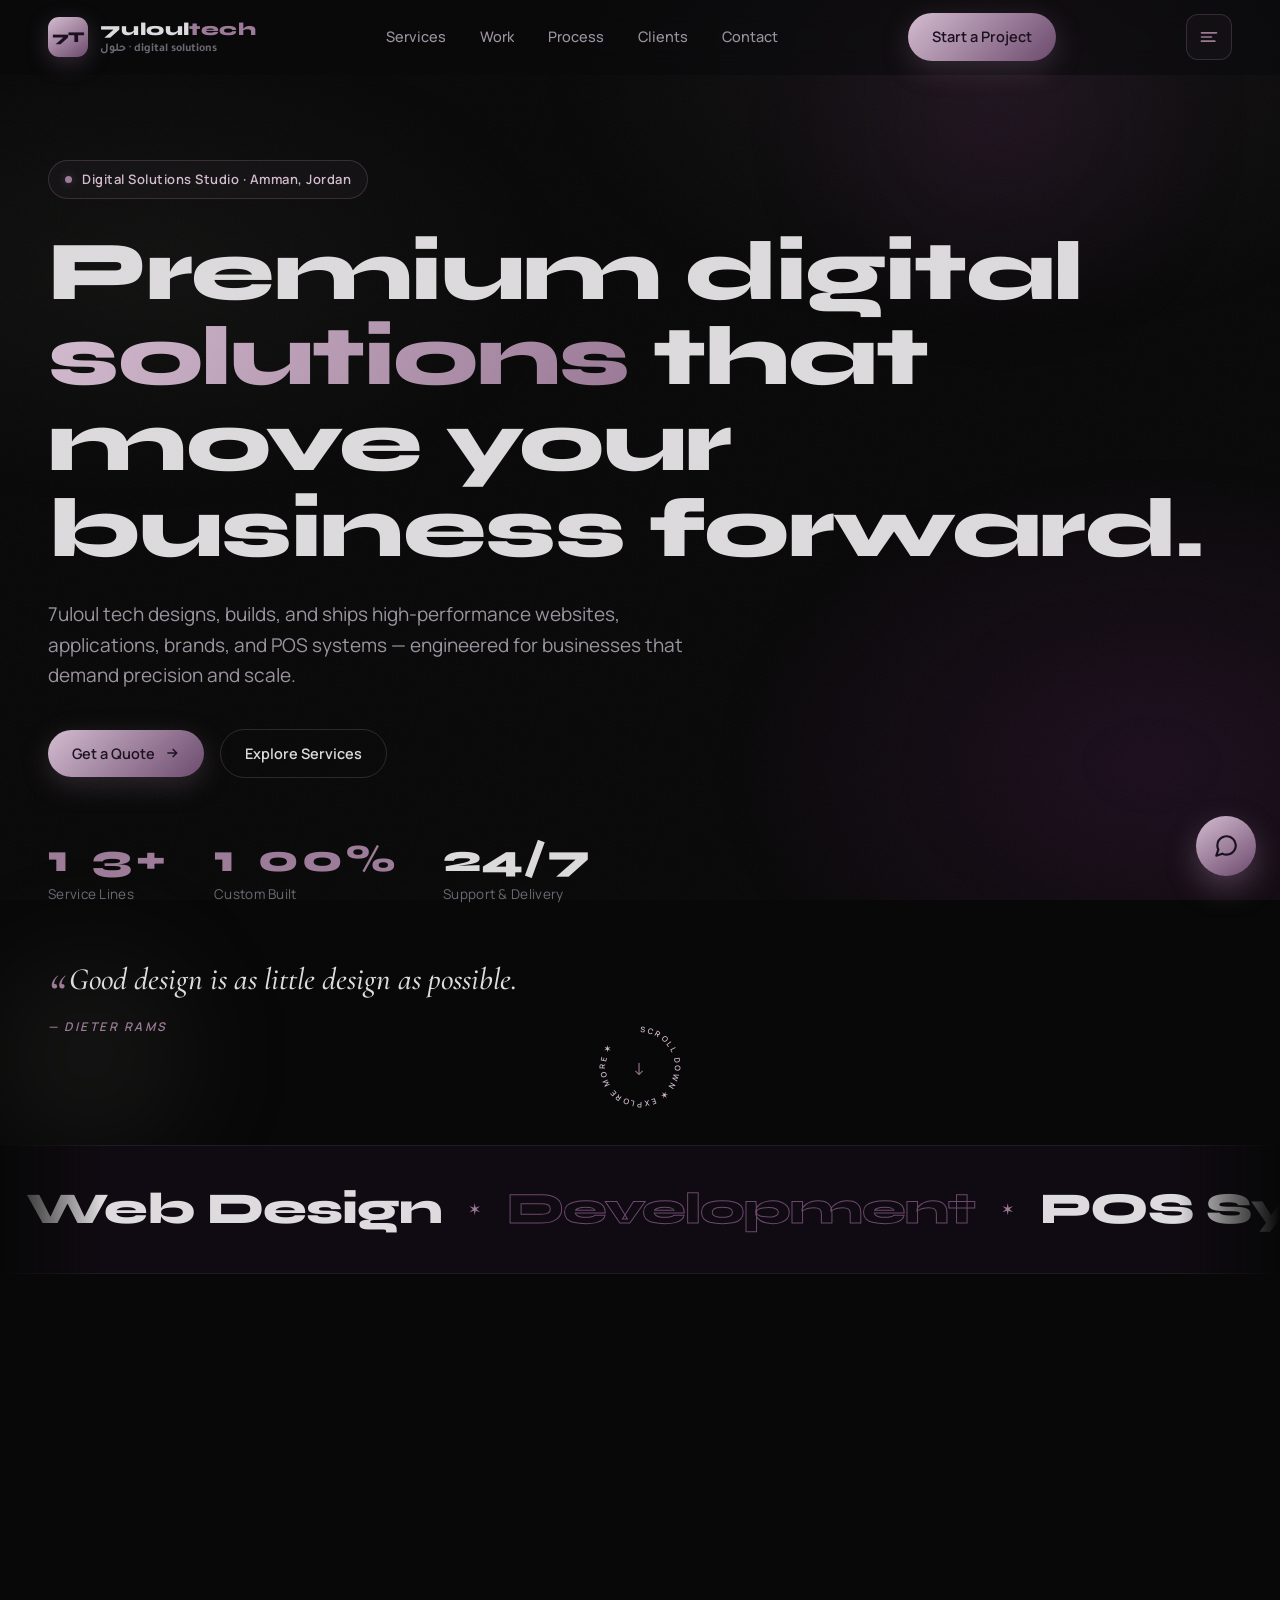
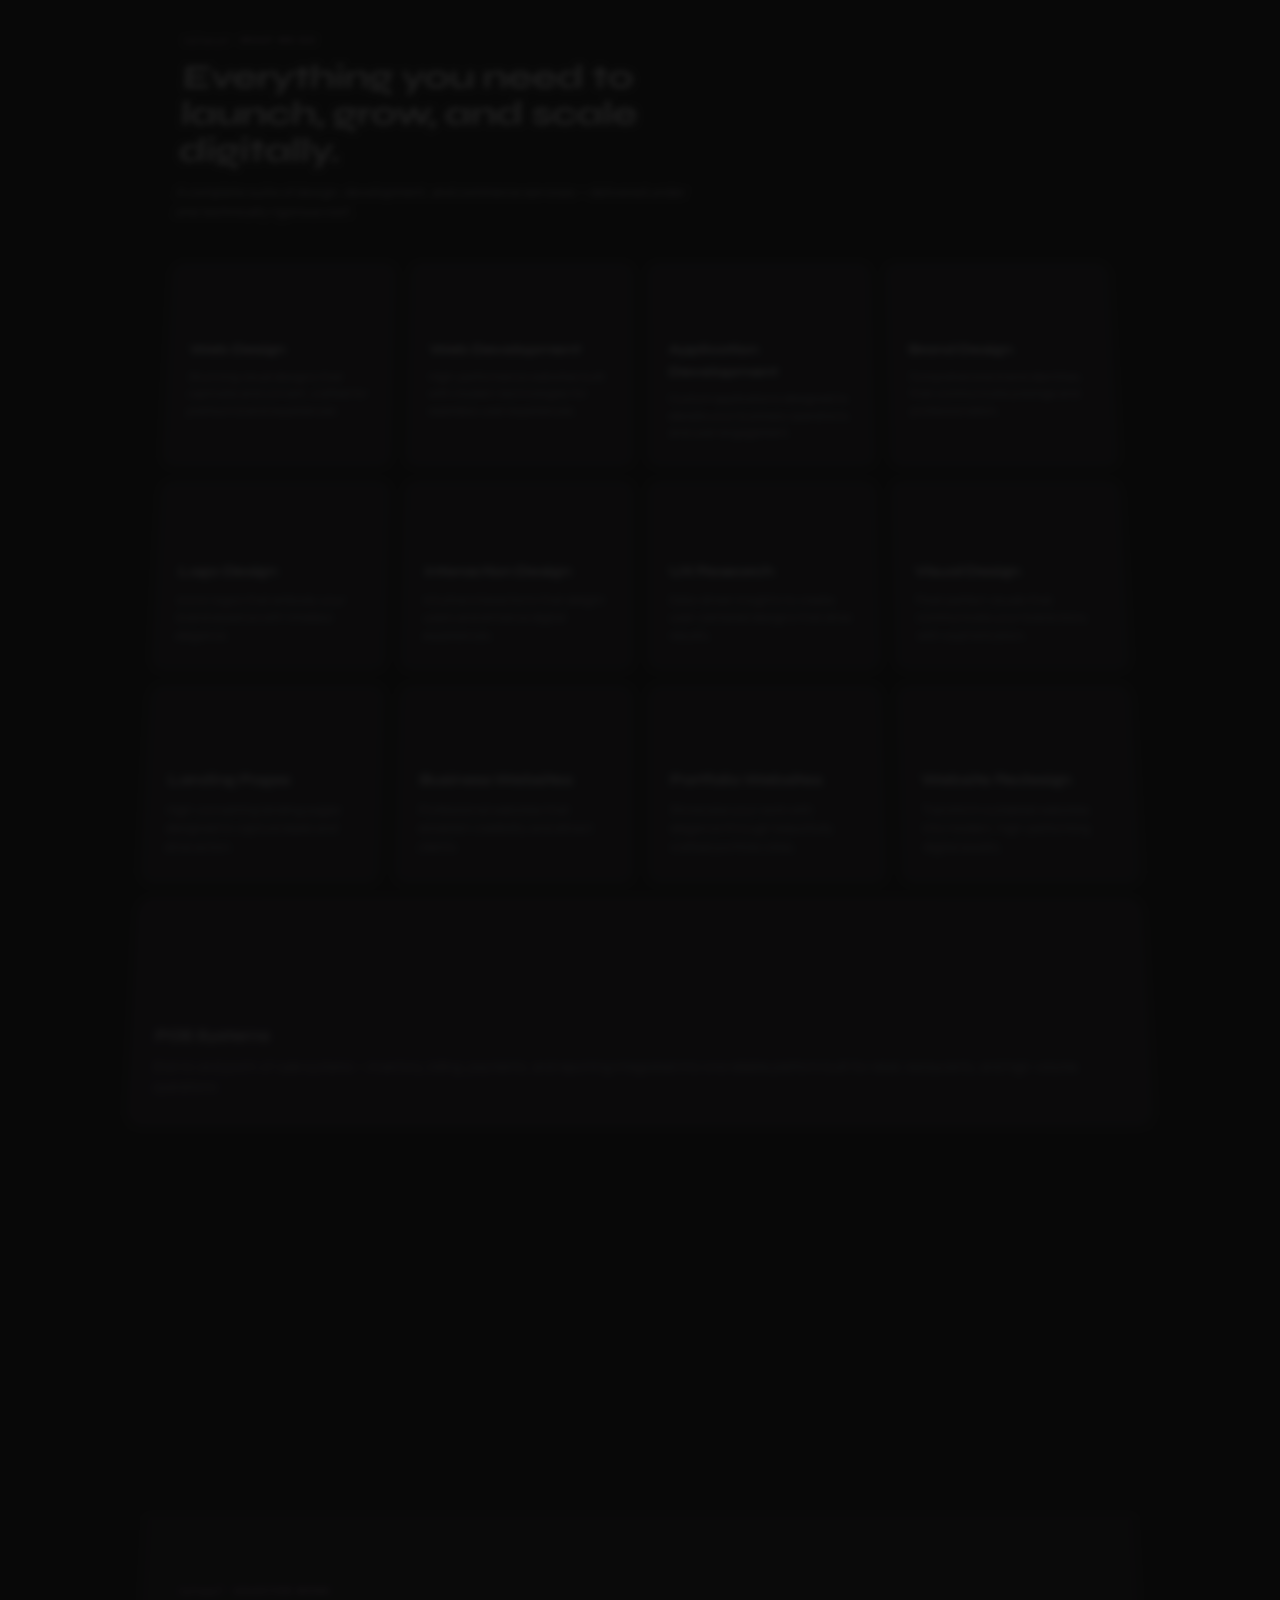
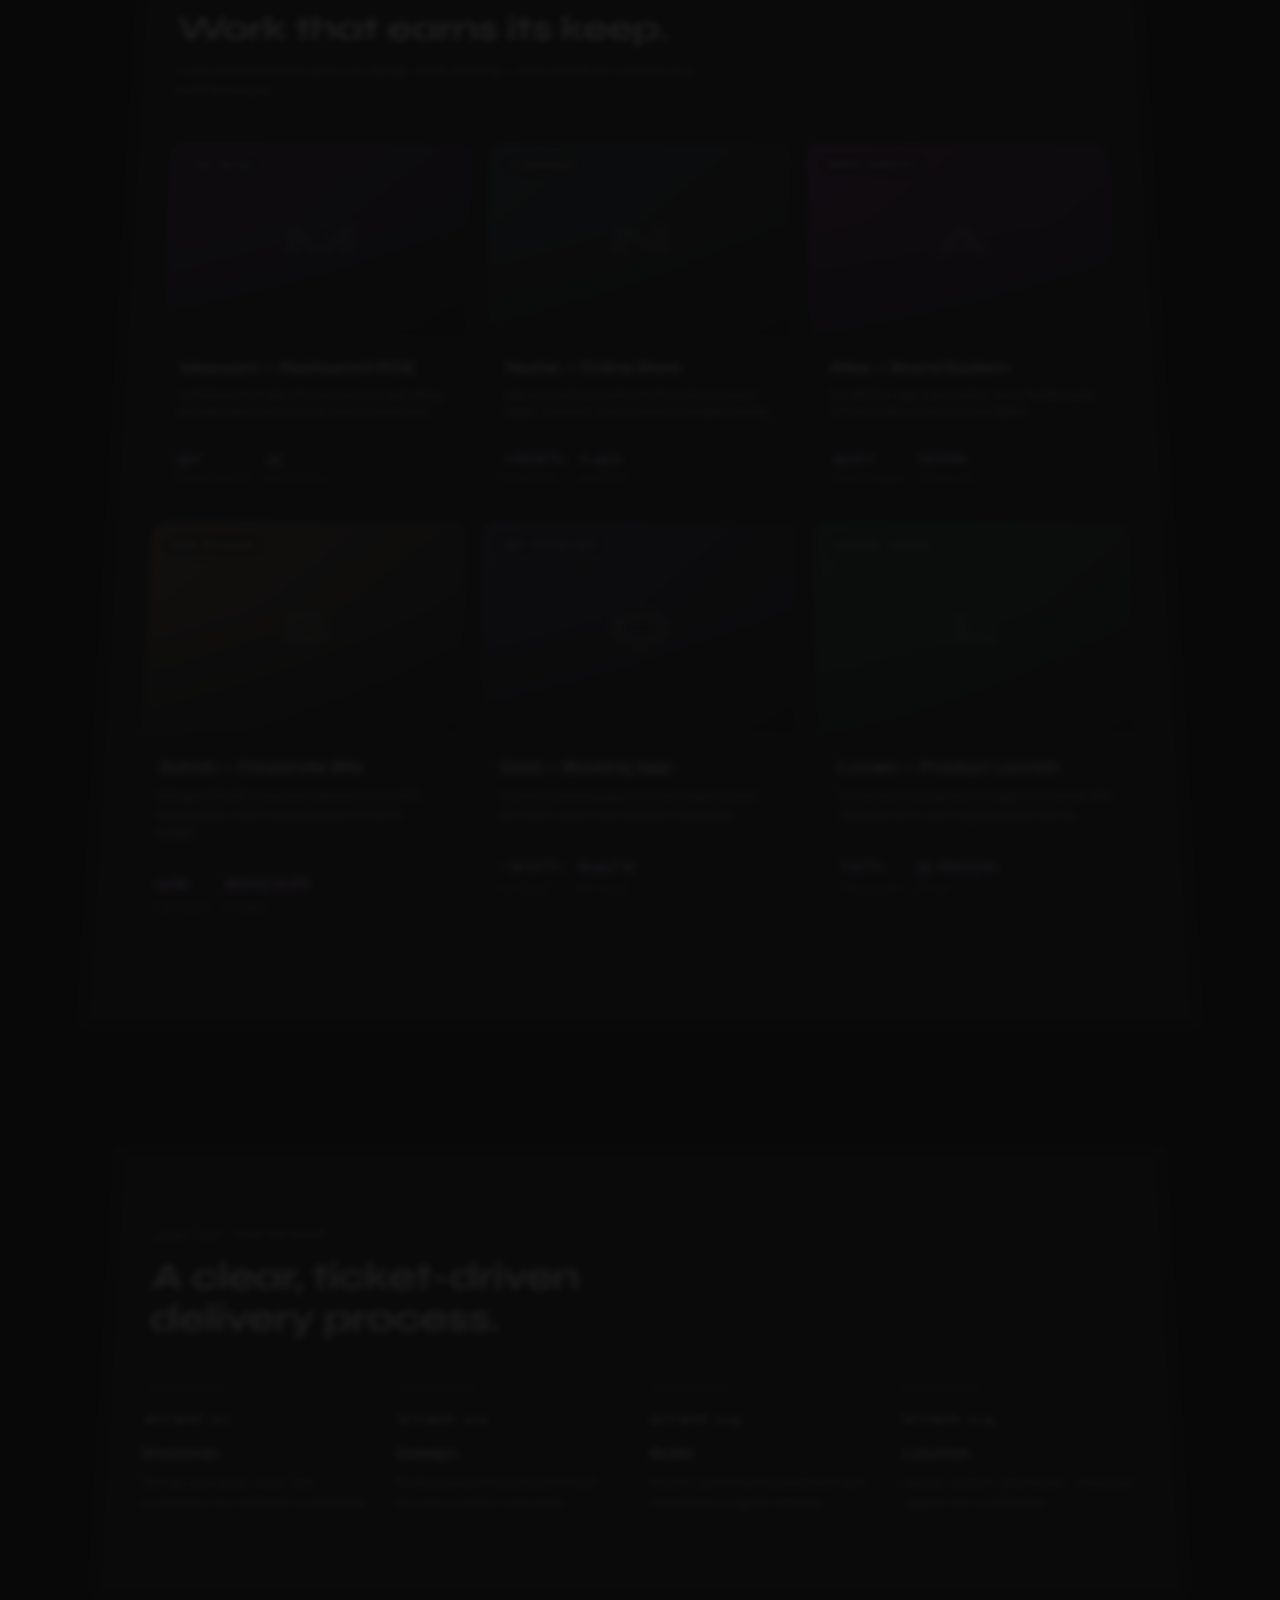
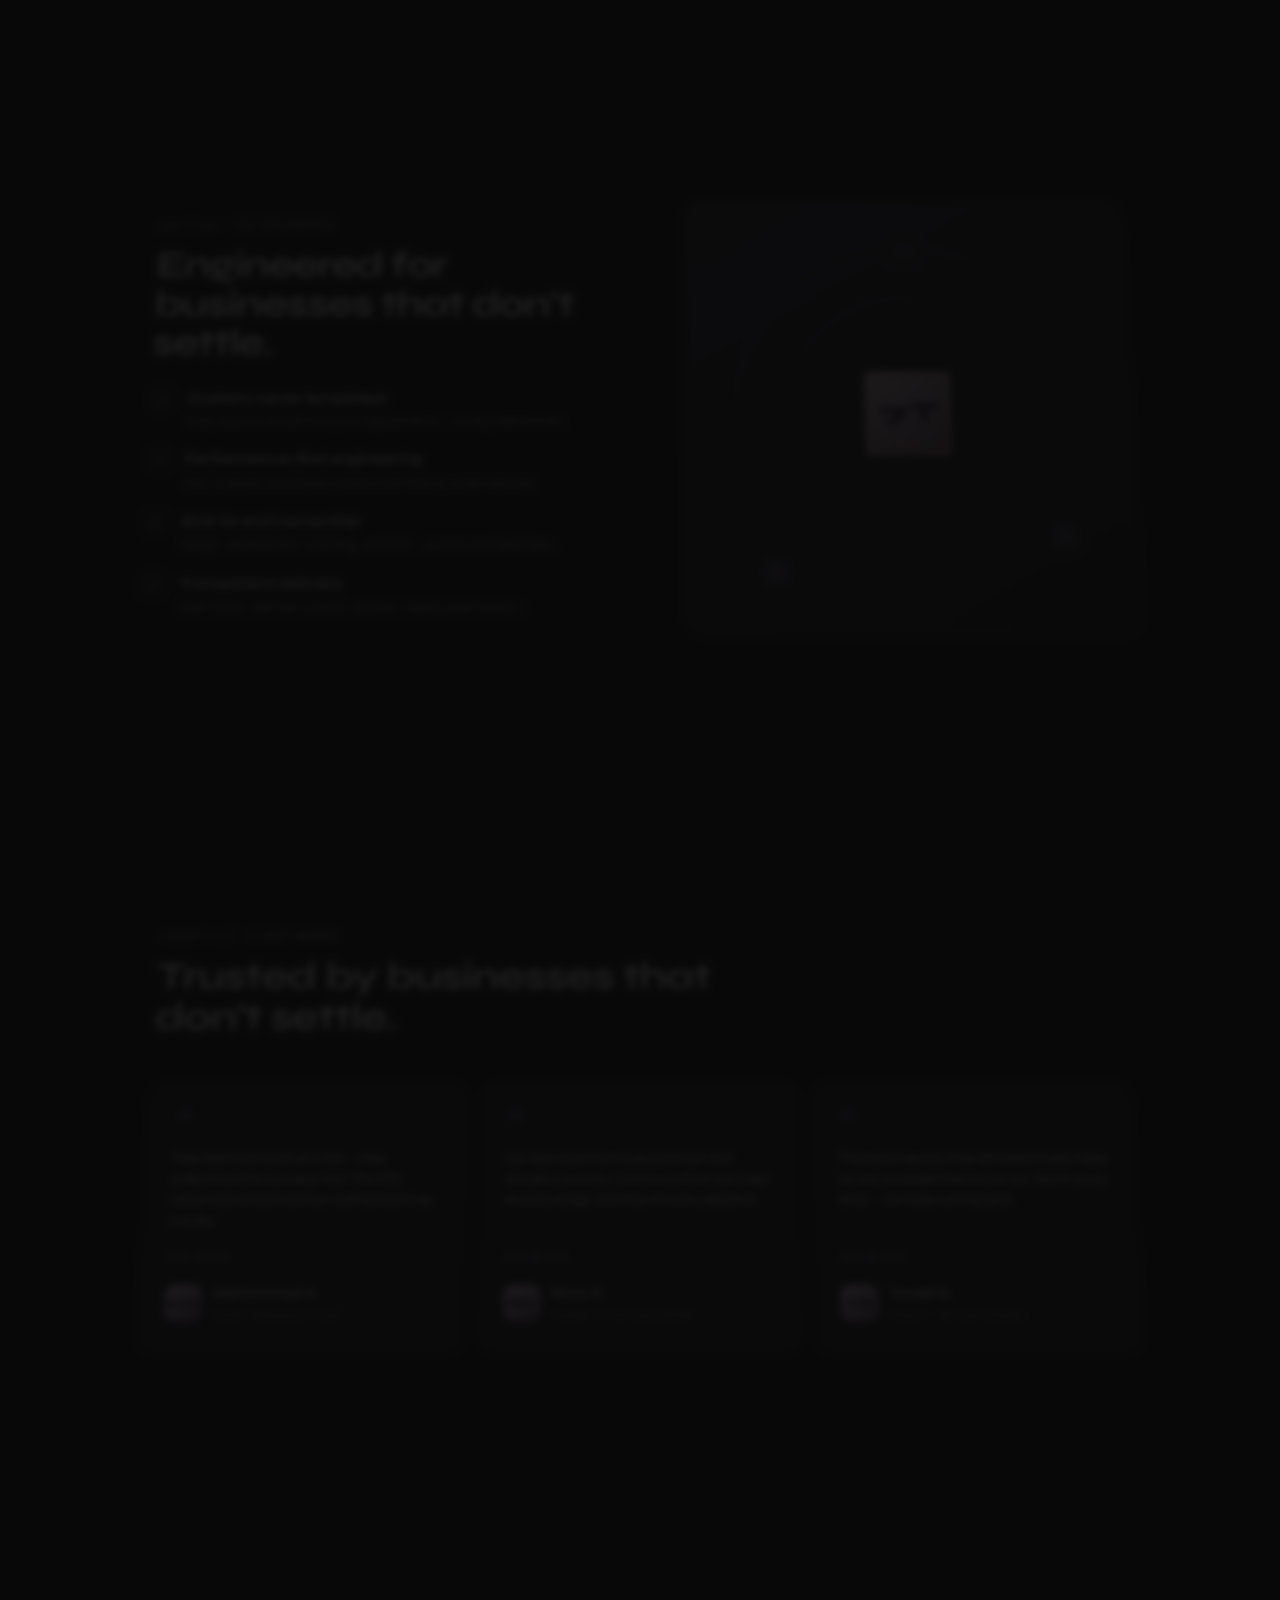
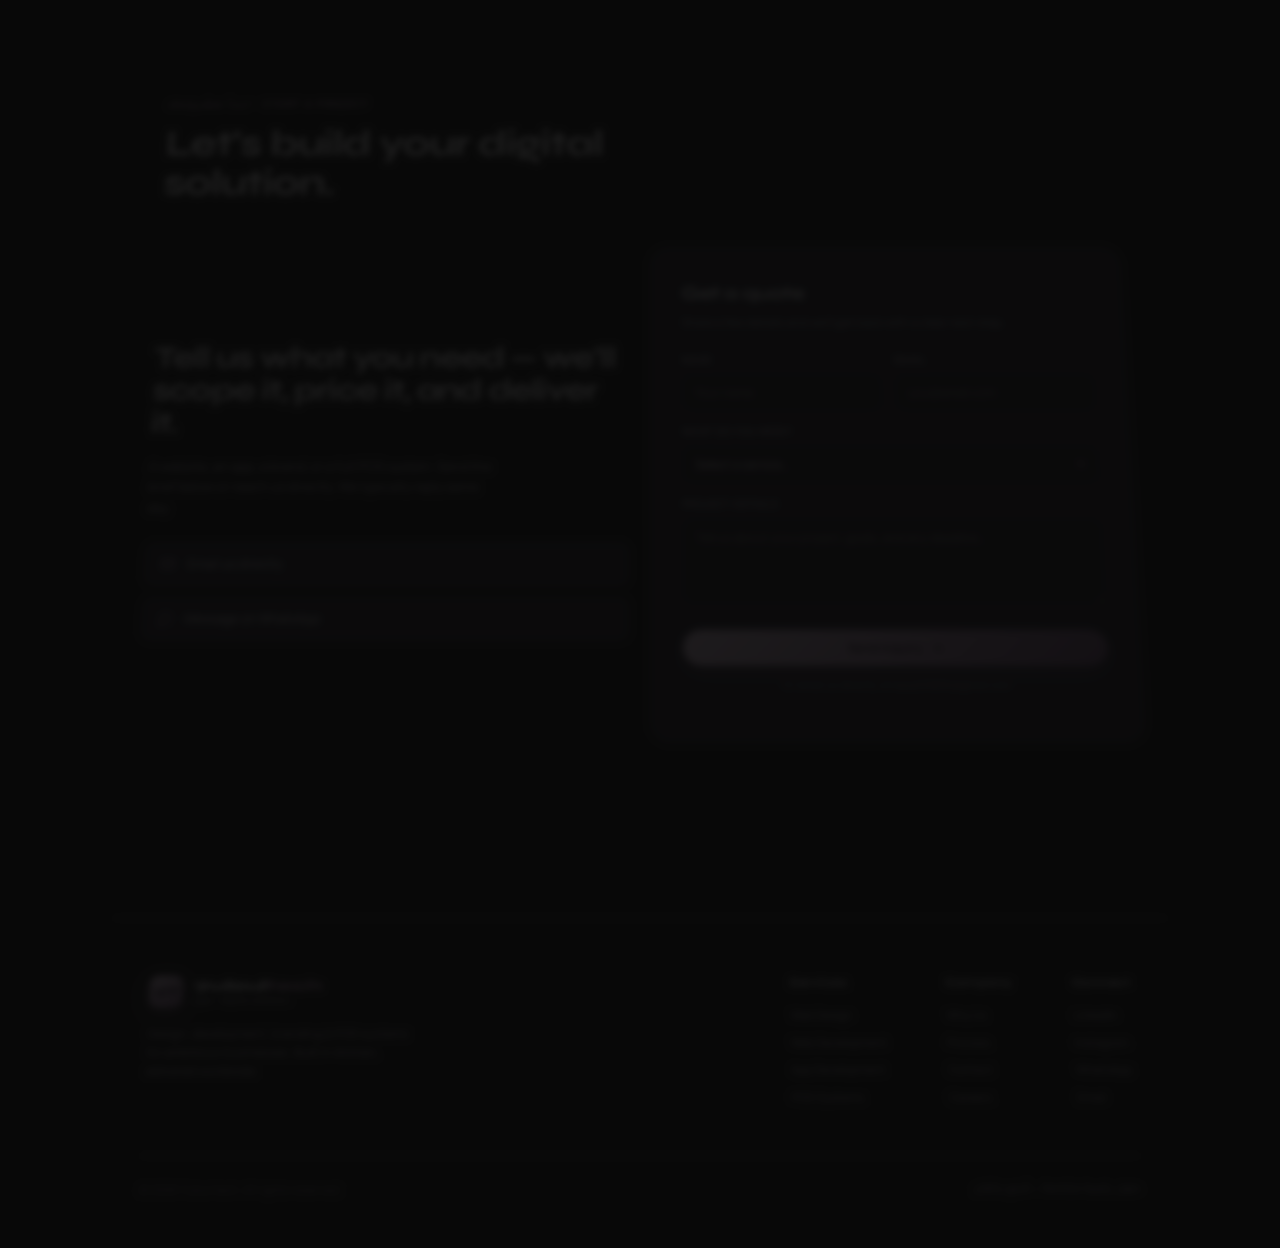
==== index.html @ 08253ad9 "feat: add portfolio, testimonials, contact form + SEO; fix contact-routing JS misplaced inside <styl" ====
<!DOCTYPE html>
<html lang="en">
<head>
<meta charset="UTF-8">
<meta name="viewport" content="width=device-width, initial-scale=1.0">
<title>7uloul tech — حلول | Digital Solutions Studio in Amman, Jordan</title>
<meta name="description" content="7uloul tech is a premium digital-solutions studio in Amman, Jordan — websites, applications, branding, UX, and POS systems engineered for businesses that demand precision and scale.">
<meta name="keywords" content="web design Amman, web development Jordan, POS systems, branding, UX design, app development, digital solutions, 7uloul tech, حلول رقمية, تصميم مواقع الأردن">
<meta name="author" content="7uloul tech">
<meta name="robots" content="index, follow">
<meta name="theme-color" content="#080808">
<link rel="canonical" href="https://basel29896-ctrl.github.io/7uloultech-site/">

<!-- favicons -->
<link rel="icon" type="image/svg+xml" href="assets/appicon.svg">
<link rel="apple-touch-icon" href="assets/appicon.svg">

<!-- Open Graph -->
<meta property="og:type" content="website">
<meta property="og:site_name" content="7uloul tech">
<meta property="og:title" content="7uloul tech — Premium Digital Solutions Studio">
<meta property="og:description" content="Websites, applications, branding, UX, and POS systems for ambitious businesses. Built in Amman, delivered worldwide.">
<meta property="og:url" content="https://basel29896-ctrl.github.io/7uloultech-site/">
<meta property="og:image" content="https://basel29896-ctrl.github.io/7uloultech-site/assets/logo-board.svg">
<meta property="og:locale" content="en_US">
<meta property="og:locale:alternate" content="ar_JO">

<!-- Twitter -->
<meta name="twitter:card" content="summary_large_image">
<meta name="twitter:title" content="7uloul tech — Premium Digital Solutions Studio">
<meta name="twitter:description" content="Websites, applications, branding, UX, and POS systems. Built in Amman, delivered worldwide.">
<meta name="twitter:image" content="https://basel29896-ctrl.github.io/7uloultech-site/assets/logo-board.svg">

<!-- structured data: LocalBusiness -->
<script type="application/ld+json">
{
  "@context": "https://schema.org",
  "@type": "ProfessionalService",
  "name": "7uloul tech",
  "alternateName": "حلول",
  "description": "Premium digital-solutions studio — web design, development, branding, UX, and POS systems.",
  "url": "https://basel29896-ctrl.github.io/7uloultech-site/",
  "image": "https://basel29896-ctrl.github.io/7uloultech-site/assets/logo-board.svg",
  "email": "basel29896@gmail.com",
  "telephone": "+962795032137",
  "areaServed": "Worldwide",
  "address": {
    "@type": "PostalAddress",
    "addressLocality": "Amman",
    "addressCountry": "JO"
  },
  "knowsAbout": ["Web Design","Web Development","Application Development","Brand Design","UX Research","POS Systems"]
}
</script>
<link rel="preconnect" href="https://fonts.googleapis.com">
<link rel="preconnect" href="https://fonts.gstatic.com" crossorigin>
<link href="https://fonts.googleapis.com/css2?family=Syne:wght@600;700;800&family=Manrope:wght@300;400;500;600;700&family=Tajawal:wght@500;700;900&family=Cormorant+Garamond:ital,wght@1,500;1,600&display=swap" rel="stylesheet">
<style>
  :root{
    --bg:#080808;
    --bg-soft:#100b12;
    --panel:#15101a;
    --panel-2:#1d1626;
    --line:rgba(255,255,255,.07);
    --line-strong:rgba(156,123,152,.26);
    --text:#dddbdd;
    --muted:#9b94a0;
    --faint:#6d6873;
    --gold:#9c7b98;        /* mauve — luminous accent */
    --gold-2:#6c4a6e;      /* deep mauve — keeps dark text readable */
    --gold-soft:#d4bcd0;   /* light lilac — highlight */
    --plum:#4e1c50;        /* deep plum — depth/atmosphere */
    --sage:#768071;        /* sage — secondary accent */
    --glow:rgba(156,123,152,.45);
    --r:18px;
  }
  *{margin:0;padding:0;box-sizing:border-box}
  html{scroll-behavior:smooth}
  body{
    background:var(--bg);
    color:var(--text);
    font-family:'Manrope',sans-serif;
    line-height:1.6;
    overflow-x:hidden;
    -webkit-font-smoothing:antialiased;
  }
  /* atmosphere */
  body::before{
    content:"";position:fixed;inset:0;z-index:0;pointer-events:none;
    background:
      radial-gradient(60% 50% at 78% 8%, rgba(156,123,152,.10), transparent 60%),
      radial-gradient(55% 45% at 12% 30%, rgba(118,128,113,.08), transparent 60%),
      radial-gradient(55% 55% at 90% 85%, rgba(78,28,80,.30), transparent 62%);
  }
  /* grain */
  body::after{
    content:"";position:fixed;inset:0;z-index:1;pointer-events:none;opacity:.04;
    background-image:url("data:image/svg+xml,%3Csvg xmlns='http://www.w3.org/2000/svg' width='120' height='120'%3E%3Cfilter id='n'%3E%3CfeTurbulence type='fractalNoise' baseFrequency='.9' numOctaves='3'/%3E%3C/filter%3E%3Crect width='100%25' height='100%25' filter='url(%23n)'/%3E%3C/svg%3E");
  }
  .wrap{max-width:1240px;margin:0 auto;padding:0 28px;position:relative;z-index:2}

  /* ---- NAV ---- */
  nav{
    position:fixed;top:0;left:0;right:0;z-index:50;
    backdrop-filter:blur(14px);
    background:rgba(10,10,12,.55);
    border-bottom:1px solid transparent;
    transition:.4s;
  }
  nav.scrolled{background:rgba(10,10,12,.82);border-bottom:1px solid var(--line)}
  .nav-in{display:flex;align-items:center;justify-content:space-between;height:74px}
  .brand{display:flex;align-items:center;gap:12px;text-decoration:none}
  .brand .mark{
    width:40px;height:40px;border-radius:11px;display:grid;place-items:center;
    background:linear-gradient(145deg,var(--gold-soft),var(--gold-2));
    color:#1c1020;font-family:'Syne',sans-serif;font-weight:800;font-size:15px;letter-spacing:-.5px;
    box-shadow:0 6px 22px rgba(156,123,152,.28);
  }
  .brand b{font-family:'Syne',sans-serif;font-weight:800;font-size:18px;letter-spacing:.4px;color:var(--text)}
  .brand b span{color:var(--gold)}
  .brand small{display:block;font-family:'Tajawal',sans-serif;font-weight:700;font-size:12px;color:var(--faint);margin-top:-4px}
  .nav-links{display:flex;gap:34px;align-items:center}
  .nav-links a{color:var(--muted);text-decoration:none;font-size:14.5px;font-weight:500;transition:.25s}
  .nav-links a:hover{color:var(--gold)}
  .btn{
    font-family:'Manrope',sans-serif;font-weight:600;font-size:14.5px;cursor:pointer;
    border:none;text-decoration:none;display:inline-flex;align-items:center;gap:9px;
    padding:12px 24px;border-radius:100px;transition:.3s;
  }
  .btn-gold{background:linear-gradient(135deg,var(--gold-soft),var(--gold-2));color:#1c1020;box-shadow:0 8px 28px rgba(156,123,152,.25)}
  .btn-gold:hover{transform:translateY(-2px);box-shadow:0 14px 36px rgba(156,123,152,.4)}
  .btn-ghost{background:transparent;color:var(--text);border:1px solid var(--line-strong)}
  .btn-ghost:hover{border-color:var(--gold);color:var(--gold)}
  .nav-toggle{display:none;background:none;border:none;color:var(--text);cursor:pointer}

  /* ---- HERO ---- */
  header{padding:160px 0 90px;position:relative}
  .eyebrow{
    display:inline-flex;align-items:center;gap:10px;
    padding:8px 16px;border-radius:100px;border:1px solid var(--line-strong);
    background:rgba(156,123,152,.05);font-size:13px;font-weight:600;color:var(--gold-soft);
    letter-spacing:.5px;margin-bottom:30px;
  }
  .eyebrow .dot{width:7px;height:7px;border-radius:50%;background:var(--gold);box-shadow:0 0 10px var(--glow);animation:pulse 2s infinite}
  @keyframes pulse{0%,100%{opacity:1}50%{opacity:.4}}
  h1{
    font-family:'Syne',sans-serif;font-weight:800;
    font-size:clamp(42px,6.6vw,84px);line-height:1.02;letter-spacing:-1.5px;max-width:13ch;
  }
  h1 .grad{
    background:linear-gradient(120deg,var(--gold-soft),var(--gold),var(--gold-2));
    -webkit-background-clip:text;background-clip:text;-webkit-text-fill-color:transparent;
  }
  .hero-sub{font-size:clamp(16px,2vw,19px);color:var(--muted);max-width:54ch;margin:28px 0 38px;font-weight:400}
  .hero-cta{display:flex;gap:16px;flex-wrap:wrap;align-items:center}
  .hero-stats{display:flex;gap:48px;margin-top:62px;flex-wrap:wrap}
  .stat .n{font-family:'Syne',sans-serif;font-weight:800;font-size:38px;color:var(--text);line-height:1}
  .stat .n span{color:var(--gold)}
  .stat .l{font-size:13.5px;color:var(--faint);margin-top:6px;letter-spacing:.3px}

  /* reveal */
  .reveal{opacity:0;transform:translateY(26px);transition:.8s cubic-bezier(.2,.7,.2,1)}
  .reveal.in{opacity:1;transform:none}

  /* section heading */
  .sec{padding:96px 0}
  .sec-head{max-width:680px;margin-bottom:58px}
  .sec-tag{font-family:'Tajawal',sans-serif;font-weight:700;color:var(--gold);font-size:14px;letter-spacing:2px;text-transform:uppercase;margin-bottom:14px;display:block}
  .sec-head h2{font-family:'Syne',sans-serif;font-weight:700;font-size:clamp(30px,4.2vw,48px);line-height:1.08;letter-spacing:-1px}
  .sec-head p{color:var(--muted);margin-top:18px;font-size:17px}

  /* ---- SERVICES GRID ---- */
  .grid{display:grid;grid-template-columns:repeat(4,1fr);gap:18px;perspective:1400px}
  .card{
    position:relative;background:var(--panel);border:1px solid var(--line);
    border-radius:var(--r);padding:30px 26px 32px;overflow:hidden;
    transition:background .4s,border-color .4s,box-shadow .4s,transform .12s ease-out;
    transform-style:preserve-3d;will-change:transform;
  }
  .card>*{transform:translateZ(34px)}
  .card .num{transform:translateZ(22px)}
  .card::before{
    content:"";position:absolute;inset:0;border-radius:var(--r);padding:1px;opacity:0;transition:.4s;
    background:linear-gradient(135deg,var(--gold),transparent 45%);
    -webkit-mask:linear-gradient(#000 0 0) content-box,linear-gradient(#000 0 0);
    -webkit-mask-composite:xor;mask-composite:exclude;
  }
  /* cursor-following spotlight */
  .card::after{
    content:"";position:absolute;width:300px;height:300px;border-radius:50%;pointer-events:none;
    left:var(--mx,50%);top:var(--my,0%);transform:translate(-50%,-50%);
    background:radial-gradient(circle,rgba(156,123,152,.16),transparent 62%);opacity:0;transition:opacity .4s;
  }
  .card:hover{background:var(--panel-2);border-color:transparent;box-shadow:0 24px 50px -20px rgba(0,0,0,.7)}
  .card:hover::before{opacity:1}
  .card:hover::after{opacity:1}
  .ic{
    width:50px;height:50px;border-radius:13px;display:grid;place-items:center;margin-bottom:22px;
    background:linear-gradient(150deg,rgba(156,123,152,.16),rgba(156,123,152,.04));
    border:1px solid var(--line-strong);transition:.4s;
  }
  .card:hover .ic{background:linear-gradient(150deg,var(--gold-soft),var(--gold-2));box-shadow:0 8px 22px rgba(156,123,152,.3)}
  .ic svg{width:24px;height:24px;stroke:var(--gold);fill:none;stroke-width:1.7;transition:.4s}
  .card:hover .ic svg{stroke:#1c1020}
  .card h3{font-family:'Syne',sans-serif;font-weight:700;font-size:18.5px;margin-bottom:10px;letter-spacing:-.3px}
  .card p{color:var(--muted);font-size:14.5px;line-height:1.55}
  .card .num{position:absolute;top:24px;right:24px;font-family:'Syne',sans-serif;font-size:13px;color:var(--faint);font-weight:700}
  .card.feature{grid-column:span 2;background:linear-gradient(135deg,#2a163099,var(--panel));border-color:rgba(156,123,152,.32)}
  .card.feature .badge{display:inline-block;font-size:11px;font-weight:700;letter-spacing:1px;color:var(--gold);border:1px solid var(--line-strong);padding:4px 11px;border-radius:100px;margin-bottom:16px;text-transform:uppercase}

  /* ---- PROCESS ---- */
  .process{background:var(--bg-soft);border-top:1px solid var(--line);border-bottom:1px solid var(--line)}
  .steps{display:grid;grid-template-columns:repeat(4,1fr);gap:22px;margin-top:20px}
  .step{position:relative;padding-top:26px;border-top:2px solid var(--line)}
  .step .s-n{font-family:'Syne',sans-serif;font-weight:800;font-size:15px;color:var(--gold);letter-spacing:1px}
  .step h4{font-family:'Syne',sans-serif;font-weight:700;font-size:19px;margin:14px 0 8px}
  .step p{color:var(--muted);font-size:14.5px}
  .step::before{content:"";position:absolute;top:-2px;left:0;width:34%;height:2px;background:var(--gold)}

  /* ---- WHY ---- */
  .why-grid{display:grid;grid-template-columns:1.1fr 1fr;gap:54px;align-items:center}
  .why-list{display:flex;flex-direction:column;gap:22px;margin-top:30px}
  .why-item{display:flex;gap:16px}
  .why-item .ck{flex-shrink:0;width:30px;height:30px;border-radius:9px;display:grid;place-items:center;background:rgba(156,123,152,.12);border:1px solid var(--line-strong)}
  .why-item .ck svg{width:15px;height:15px;stroke:var(--gold);fill:none;stroke-width:2.5}
  .why-item h4{font-family:'Syne',sans-serif;font-weight:700;font-size:17px;margin-bottom:3px}
  .why-item p{color:var(--muted);font-size:14.5px}
  .why-visual{
    position:relative;aspect-ratio:1;border-radius:24px;overflow:hidden;
    background:linear-gradient(150deg,var(--panel-2),var(--bg));border:1px solid var(--line-strong);
    display:grid;place-items:center;
  }
  .why-visual .ring{position:absolute;inset:0;margin:auto;border:1px solid var(--line-strong);border-radius:50%}
  .r1{width:78%;height:78%}.r2{width:54%;height:54%}.r3{width:30%;height:30%}
  .why-visual .core{
    width:96px;height:96px;border-radius:24px;display:grid;place-items:center;z-index:2;
    background:linear-gradient(145deg,var(--gold-soft),var(--gold-2));
    font-family:'Syne',sans-serif;font-weight:800;font-size:31px;letter-spacing:-1px;color:#1c1020;
    box-shadow:0 0 50px var(--glow);
  }
  .orbit{position:absolute;width:42px;height:42px;border-radius:13px;background:var(--panel-2);border:1px solid var(--line-strong);display:grid;place-items:center;z-index:3}
  .orbit svg{width:20px;height:20px;stroke:var(--gold);fill:none;stroke-width:1.7}
  .o1{top:8%;left:50%;transform:translateX(-50%)}
  .o2{bottom:10%;left:16%}
  .o3{bottom:18%;right:12%}

  /* ---- CTA ---- */
  .cta-box{
    position:relative;border-radius:28px;padding:72px 56px;overflow:hidden;text-align:center;
    background:linear-gradient(135deg,#26132c,var(--bg-soft));border:1px solid rgba(156,123,152,.3);
  }
  .cta-box::before{content:"";position:absolute;inset:0;background:radial-gradient(65% 85% at 50% 0%,rgba(78,28,80,.34),transparent 62%)}
  .cta-box h2{font-family:'Syne',sans-serif;font-weight:800;font-size:clamp(30px,4.5vw,52px);position:relative;letter-spacing:-1px;line-height:1.05}
  .cta-box p{color:var(--muted);font-size:18px;margin:20px auto 36px;max-width:48ch;position:relative}
  .cta-box .hero-cta{justify-content:center;position:relative}

  /* ---- FOOTER ---- */
  footer{padding:70px 0 40px;border-top:1px solid var(--line)}
  .foot-top{display:flex;justify-content:space-between;flex-wrap:wrap;gap:40px;padding-bottom:48px;border-bottom:1px solid var(--line)}
  .foot-brand{max-width:320px}
  .foot-brand p{color:var(--muted);font-size:14.5px;margin-top:18px}
  .foot-cols{display:flex;gap:72px;flex-wrap:wrap}
  .foot-col h5{font-family:'Syne',sans-serif;font-weight:700;font-size:14px;color:var(--text);margin-bottom:18px;letter-spacing:.5px}
  .foot-col a{display:block;color:var(--muted);text-decoration:none;font-size:14px;margin-bottom:11px;transition:.25s}
  .foot-col a:hover{color:var(--gold)}
  .foot-bot{display:flex;justify-content:space-between;flex-wrap:wrap;gap:16px;padding-top:30px;color:var(--faint);font-size:13.5px}
  .foot-bot .ar{font-family:'Tajawal',sans-serif;font-weight:700}

  /* ---- DEPTH TUNNEL (background dimension) ---- */
  .tunnel{position:fixed;inset:0;z-index:0;pointer-events:none;display:grid;place-items:center;overflow:hidden;transition:filter .35s}
  .tunnel i{position:absolute;width:46vmax;height:46vmax;border:1px solid rgba(156,123,152,.9);border-radius:50%;opacity:0;animation:warp 8s linear infinite}
  .tunnel i:nth-child(2){animation-delay:2s}
  .tunnel i:nth-child(3){animation-delay:4s}
  .tunnel i:nth-child(4){animation-delay:6s}
  @keyframes warp{0%{transform:scale(.05);opacity:0}12%{opacity:.10}70%{opacity:.05}100%{transform:scale(2.4);opacity:0}}
  body.moving .tunnel{filter:brightness(2.6)}

  /* ---- SECTIONS EMERGE FROM DEPTH ON SCROLL ---- */
  .depth{will-change:transform,opacity,filter;transform-origin:center 75%;backface-visibility:hidden}

  @media(prefers-reduced-motion:reduce){
    .depth{transform:none!important;opacity:1!important;filter:none!important}
    .tunnel,.orbs .orb{animation:none}
    .tunnel{display:none}
  }

  /* ---- INTRO RING LOADER ---- */
  body.loading{overflow:hidden}
  #loader{
    position:fixed;inset:0;z-index:1000;display:grid;place-items:center;gap:0;
    background:radial-gradient(60% 60% at 50% 45%,#141218,var(--bg));
    transition:opacity .8s cubic-bezier(.7,0,.3,1),visibility .8s;
  }
  #loader.done{opacity:0;visibility:hidden}
  .loader-rings{position:relative;width:190px;height:190px;display:grid;place-items:center}
  .lr{position:absolute;inset:0;margin:auto;border-radius:50%;border:1px solid rgba(156,123,152,.16);opacity:0;animation:ringIn .9s cubic-bezier(.2,.8,.2,1) forwards}
  .lr1{width:190px;height:190px;animation-delay:.05s}
  .lr2{width:138px;height:138px;animation-delay:.16s}
  .lr3{width:86px;height:86px;animation-delay:.27s}
  @keyframes ringIn{from{opacity:0;transform:scale(.5)}to{opacity:1;transform:scale(1)}}
  .lr-arc{position:absolute;inset:0;margin:auto;width:190px;height:190px;border-radius:50%;border:2px solid transparent;border-top-color:var(--gold);box-shadow:0 0 18px var(--glow);animation:spin .9s linear infinite}
  @keyframes spin{to{transform:rotate(360deg)}}
  .lr-mark{
    font-family:'Syne',sans-serif;font-weight:800;font-size:33px;letter-spacing:-1px;z-index:2;
    background:linear-gradient(145deg,var(--gold-soft),var(--gold-2));
    -webkit-background-clip:text;background-clip:text;-webkit-text-fill-color:transparent;
    opacity:0;animation:ringIn .8s .35s cubic-bezier(.2,.8,.2,1) forwards;
  }
  .lr-label{
    position:absolute;bottom:14%;left:0;right:0;text-align:center;
    font-family:'Manrope';font-size:12.5px;letter-spacing:4px;text-transform:uppercase;color:var(--faint);
    opacity:0;animation:fadeUp .7s .5s ease forwards;
  }
  @keyframes fadeUp{from{opacity:0;transform:translateY(10px)}to{opacity:.8;transform:none}}

  /* gated hero entrance (plays after curtain lifts) */
  body.loading .reveal{opacity:0!important;transform:translateY(26px)!important}

  /* ---- SCROLL & EXPLORE CUE ---- */
  .scroll-cue{
    position:absolute;bottom:30px;left:50%;transform:translateX(-50%);
    display:flex;flex-direction:column;align-items:center;gap:14px;z-index:5;
    color:var(--faint);font-size:11px;letter-spacing:3px;text-transform:uppercase;
    transition:opacity .5s,transform .5s;
  }
  .scroll-cue.hide{opacity:0;transform:translateX(-50%) translateY(14px);pointer-events:none}
  .sc-line{position:relative;width:1px;height:48px;background:linear-gradient(var(--line-strong),transparent)}
  .sc-line i{position:absolute;top:0;left:50%;width:4px;height:4px;border-radius:50%;background:var(--gold);transform:translateX(-50%);box-shadow:0 0 10px var(--glow);animation:scDot 2s ease-in-out infinite}
  @keyframes scDot{0%{top:0;opacity:0}18%{opacity:1}82%{opacity:1}100%{top:44px;opacity:0}}

  /* ---- ROTATING PRESTIGE QUOTES ---- */
  .quote-rotator{margin-top:54px;max-width:62ch;min-height:96px}
  .q-text{
    font-family:'Cormorant Garamond',serif;font-style:italic;font-weight:500;
    font-size:clamp(21px,2.7vw,31px);line-height:1.34;color:var(--text);
    transition:opacity .55s,transform .55s;display:block;
  }
  .q-mark{color:var(--gold);font-family:'Cormorant Garamond',serif;font-style:italic;font-size:1.6em;line-height:0;vertical-align:-.35em;margin-right:4px}
  .q-author{display:block;margin-top:16px;font-family:'Manrope';font-size:12px;font-weight:600;letter-spacing:2.5px;text-transform:uppercase;color:var(--gold);transition:opacity .55s}
  .quote-rotator.swap .q-text{opacity:0;transform:translateY(10px)}
  .quote-rotator.swap .q-author{opacity:0}

  /* ---- FLOATING ORBS ---- */
  .orbs{position:absolute;inset:0;overflow:hidden;z-index:0;pointer-events:none}
  .orb{position:absolute;border-radius:50%;filter:blur(60px);opacity:.5}
  .orb-1{width:360px;height:360px;background:radial-gradient(circle,rgba(78,28,80,.55),transparent 70%);top:-60px;right:8%;animation:float1 16s ease-in-out infinite}
  .orb-2{width:260px;height:260px;background:radial-gradient(circle,rgba(118,128,113,.4),transparent 70%);bottom:-40px;left:-40px;animation:float2 20s ease-in-out infinite}
  @keyframes float1{0%,100%{transform:translate(0,0)}50%{transform:translate(-30px,40px)}}
  @keyframes float2{0%,100%{transform:translate(0,0)}50%{transform:translate(40px,-30px)}}

  /* animated gradient text */
  h1 .grad{background-size:200% auto;animation:shimmer 6s linear infinite}
  @keyframes shimmer{to{background-position:200% center}}

  /* nav link 3D hover */
  .nav-links a{position:relative;display:inline-block;transition:.25s,transform .35s cubic-bezier(.34,1.56,.64,1)}
  .nav-links a:hover{transform:translateY(-3px) rotateX(18deg)}

  /* magnetic button base */
  .btn-gold{transition:transform .25s cubic-bezier(.34,1.56,.64,1),box-shadow .3s}

  /* ---- 3D NAVIGATION OVERLAY ---- */
  .nav-toggle{display:grid;place-items:center;width:46px;height:46px;border-radius:12px;border:1px solid var(--line-strong);background:rgba(156,123,152,.05);transition:.3s}
  .nav-toggle:hover{border-color:var(--gold);background:rgba(156,123,152,.12)}
  .nav-overlay{
    position:fixed;inset:0;z-index:200;display:flex;align-items:center;justify-content:center;
    background:radial-gradient(70% 90% at 70% 20%,rgba(156,123,152,.08),transparent 60%),rgba(8,8,10,.86);
    backdrop-filter:blur(18px);opacity:0;visibility:hidden;transition:opacity .5s,visibility .5s;
    perspective:1200px;
  }
  .nav-overlay.open{opacity:1;visibility:visible}
  .nav-overlay-inner{transform-style:preserve-3d;transform:rotateY(-16deg) rotateX(6deg);display:flex;flex-direction:column;gap:6px}
  .ov-link{
    display:flex;align-items:baseline;gap:22px;text-decoration:none;color:var(--text);
    font-family:'Syne',sans-serif;font-weight:800;font-size:clamp(38px,7vw,76px);letter-spacing:-1.5px;
    line-height:1.05;padding:6px 0;transform-style:preserve-3d;opacity:0;
    transition:color .3s,transform .5s cubic-bezier(.34,1.4,.64,1);
  }
  .nav-overlay.open .ov-link{opacity:1;animation:flyIn .7s cubic-bezier(.2,.8,.2,1) backwards}
  .nav-overlay.open .ov-link:nth-child(1){animation-delay:.08s}
  .nav-overlay.open .ov-link:nth-child(2){animation-delay:.16s}
  .nav-overlay.open .ov-link:nth-child(3){animation-delay:.24s}
  .nav-overlay.open .ov-link:nth-child(4){animation-delay:.32s}
  .nav-overlay.open .ov-link:nth-child(5){animation-delay:.40s}
  @keyframes flyIn{from{opacity:0;transform:translateZ(-180px) translateX(-60px) rotateY(40deg)}to{opacity:1;transform:none}}
  .ov-link .ov-num{font-family:'Manrope';font-weight:600;font-size:16px;color:var(--gold);opacity:.6;letter-spacing:1px}
  .ov-link:hover{color:var(--gold);transform:translateX(26px) translateZ(50px) rotateY(-8deg)}
  .ov-link:hover .ov-num{opacity:1}
  .nav-close{
    position:absolute;top:28px;right:34px;width:52px;height:52px;border-radius:50%;cursor:pointer;
    background:transparent;border:1px solid var(--line-strong);color:var(--text);display:grid;place-items:center;transition:.3s;
  }
  .nav-close:hover{transform:rotate(90deg);border-color:var(--gold);color:var(--gold)}
  .ov-foot{position:absolute;bottom:34px;left:0;right:0;text-align:center;color:var(--faint);font-family:'Tajawal';font-weight:700;font-size:14px}

  /* ---- 3D ROTATING CUBE (why visual) ---- */
  .cube-scene{width:96px;height:96px;perspective:600px;z-index:2}
  .cube{position:relative;width:96px;height:96px;transform-style:preserve-3d;animation:spinCube 14s linear infinite}
  .cube-face{
    position:absolute;width:96px;height:96px;border-radius:18px;display:grid;place-items:center;
    background:linear-gradient(145deg,var(--gold-soft),var(--gold-2));
    font-family:'Syne',sans-serif;font-weight:800;font-size:31px;letter-spacing:-1px;color:#1c1020;
    box-shadow:inset 0 0 30px rgba(160,110,30,.4);border:1px solid rgba(255,255,255,.25);
  }
  .cf-front{transform:translateZ(48px)}
  .cf-back{transform:rotateY(180deg) translateZ(48px)}
  .cf-right{transform:rotateY(90deg) translateZ(48px)}
  .cf-left{transform:rotateY(-90deg) translateZ(48px)}
  .cf-top{transform:rotateX(90deg) translateZ(48px)}
  .cf-bottom{transform:rotateX(-90deg) translateZ(48px)}
  @keyframes spinCube{from{transform:rotateX(-20deg) rotateY(0)}to{transform:rotateX(-20deg) rotateY(360deg)}}

  /* ===== UXBERT-STYLE ANIMATIONS ===== */

  /* sliding text-swap nav links */
  .nav-links a.tswap{display:inline-block;overflow:hidden;height:1.4em;line-height:1.4;transform:none}
  .nav-links a.tswap .t{display:flex;flex-direction:column;transition:transform .46s cubic-bezier(.5,0,.1,1)}
  .nav-links a.tswap .t span{display:block;height:1.4em}
  .nav-links a.tswap .t span:last-child{color:var(--gold)}
  .nav-links a.tswap:hover{transform:none}
  .nav-links a.tswap:hover .t{transform:translateY(-1.4em)}

  /* rotating circular scroll badge */
  .scroll-badge{position:relative;width:96px;height:96px;display:grid;place-items:center}
  .sb-ring{position:absolute;inset:0;width:100%;height:100%;animation:spin 16s linear infinite}
  .sb-ring text{fill:var(--gold-soft);font-family:'Manrope',sans-serif;font-size:8px;font-weight:600;letter-spacing:2px;text-transform:uppercase}
  .sb-arrow{font-size:17px;color:var(--gold);animation:sbBob 1.9s ease-in-out infinite}
  @keyframes sbBob{0%,100%{transform:translateY(-3px);opacity:.6}50%{transform:translateY(3px);opacity:1}}

  /* odometer rolling counters */
  .odometer{display:inline-flex;height:1em;overflow:hidden;vertical-align:baseline}
  .reel{display:inline-block;height:1em;overflow:hidden}
  .reel-col{display:flex;flex-direction:column;transition:transform 1.7s cubic-bezier(.16,1,.3,1)}
  .reel-col span{display:block;height:1em;line-height:1}

  /* infinite marquee band */
  .marquee{position:relative;width:100%;overflow:hidden;padding:28px 0;border-top:1px solid var(--line);border-bottom:1px solid var(--line);background:var(--bg-soft);
    -webkit-mask:linear-gradient(90deg,transparent,#000 8%,#000 92%,transparent);mask:linear-gradient(90deg,transparent,#000 8%,#000 92%,transparent)}
  .marquee-track{display:flex;width:max-content;animation:marq 28s linear infinite}
  .marquee:hover .marquee-track{animation-play-state:paused}
  .marquee-track .grp{display:flex;align-items:center;flex-shrink:0}
  .marquee-track .it{font-family:'Syne',sans-serif;font-weight:800;font-size:clamp(24px,3.6vw,44px);letter-spacing:-1px;color:var(--text);padding:0 26px;white-space:nowrap}
  .marquee-track .it.ghost{color:transparent;-webkit-text-stroke:1px var(--gold-2);text-stroke:1px var(--gold-2)}
  .marquee-track .star{color:var(--gold);font-size:16px}
  @keyframes marq{to{transform:translateX(-50%)}}

  /* ===== CHAT WIDGET ===== */
  .chat-fab{position:fixed;right:24px;bottom:24px;z-index:120;width:60px;height:60px;border-radius:50%;border:none;cursor:pointer;display:grid;place-items:center;background:linear-gradient(145deg,var(--gold-soft),var(--gold-2));box-shadow:0 12px 30px rgba(156,123,152,.4);transition:transform .3s}
  .chat-fab:hover{transform:translateY(-3px) scale(1.05)}
  .chat-fab svg{width:26px;height:26px;stroke:#1c1020;fill:none;stroke-width:2;stroke-linecap:round;stroke-linejoin:round}
  .chat-fab .ping{position:absolute;inset:0;border-radius:50%;border:2px solid var(--gold);animation:cping 2.6s ease-out infinite;opacity:0;pointer-events:none}
  @keyframes cping{0%{transform:scale(1);opacity:.5}100%{transform:scale(1.7);opacity:0}}
  .chat-fab .ic-close{display:none}
  .chat-fab.open .ic-chat{display:none}
  .chat-fab.open .ic-close{display:block}
  .chat-fab.open .ping{display:none}

  .chat-panel{position:fixed;right:24px;bottom:96px;z-index:120;width:362px;max-width:calc(100vw - 32px);height:524px;max-height:calc(100vh - 130px);
    background:var(--panel-2);border:1px solid var(--line-strong);border-radius:20px;display:flex;flex-direction:column;overflow:hidden;
    opacity:0;visibility:hidden;transform:translateY(18px) scale(.96);transform-origin:bottom right;
    transition:opacity .3s,transform .32s cubic-bezier(.2,.8,.2,1),visibility .3s;box-shadow:0 30px 70px -18px rgba(0,0,0,.8)}
  .chat-panel.open{opacity:1;visibility:visible;transform:none}
  .chat-head{display:flex;align-items:center;gap:12px;padding:15px 18px;border-bottom:1px solid var(--line);background:linear-gradient(var(--panel-2),var(--panel))}
  .chat-head .mark{width:38px;height:38px;border-radius:11px;display:grid;place-items:center;background:linear-gradient(145deg,var(--gold-soft),var(--gold-2));color:#1c1020;font-family:'Syne',sans-serif;font-weight:800;font-size:14px;letter-spacing:-.5px}
  .chat-head b{font-family:'Syne',sans-serif;font-weight:700;font-size:15px;letter-spacing:.3px}
  .chat-head .status{font-size:11px;color:var(--faint);display:flex;align-items:center;gap:6px;margin-top:1px}
  .chat-head .online{width:7px;height:7px;border-radius:50%;background:#8f9b86;box-shadow:0 0 8px #8f9b86;animation:pulse 2s infinite}
  .chat-body{flex:1;overflow-y:auto;padding:18px;display:flex;flex-direction:column;gap:11px;scrollbar-width:thin;scrollbar-color:var(--line-strong) transparent}
  .chat-body::-webkit-scrollbar{width:5px}.chat-body::-webkit-scrollbar-thumb{background:var(--line-strong);border-radius:5px}
  .msg{max-width:84%;padding:11px 14px;border-radius:15px;font-size:14px;line-height:1.5;animation:msgIn .3s ease backwards}
  @keyframes msgIn{from{opacity:0;transform:translateY(8px)}to{opacity:1;transform:none}}
  .msg.bot{align-self:flex-start;background:var(--panel);border:1px solid var(--line);border-bottom-left-radius:5px;color:var(--text)}
  .msg.user{align-self:flex-end;background:linear-gradient(135deg,var(--gold-soft),var(--gold-2));color:#1c1020;border-bottom-right-radius:5px;font-weight:500}
  .msg.typing{display:flex;gap:5px;align-items:center;padding:14px}
  .msg.typing i{width:6px;height:6px;border-radius:50%;background:var(--faint);animation:td 1s infinite}
  .msg.typing i:nth-child(2){animation-delay:.15s}.msg.typing i:nth-child(3){animation-delay:.3s}
  @keyframes td{0%,100%{opacity:.3;transform:translateY(0)}50%{opacity:1;transform:translateY(-3px)}}
  .chat-chips{display:flex;flex-wrap:wrap;gap:8px;padding:0 18px 12px}
  .chip{font-size:12.5px;padding:7px 13px;border-radius:100px;border:1px solid var(--line-strong);background:rgba(156,123,152,.06);color:var(--gold-soft);cursor:pointer;transition:.2s;font-family:inherit}
  .chip:hover{background:var(--gold);color:#1c1020;border-color:transparent}
  .chip.chip-go{background:linear-gradient(145deg,var(--gold-soft),var(--gold-2));color:#1c1020;border-color:transparent;font-weight:600}
  .chip.chip-go:hover{filter:brightness(1.08)}
  .chat-input{display:flex;gap:8px;padding:13px 16px;border-top:1px solid var(--line)}
  .chat-input input{flex:1;background:var(--bg-soft);border:1px solid var(--line);border-radius:100px;padding:11px 16px;color:var(--text);font-family:inherit;font-size:14px;outline:none;transition:.2s}
  .chat-input input:focus{border-color:var(--gold)}
  .chat-send{width:42px;height:42px;border-radius:50%;border:none;background:linear-gradient(145deg,var(--gold-soft),var(--gold-2));cursor:pointer;display:grid;place-items:center;flex-shrink:0;transition:transform .2s}
  .chat-send:hover{transform:scale(1.08)}
  .chat-send svg{width:18px;height:18px;stroke:#1c1020;fill:none;stroke-width:2;stroke-linecap:round;stroke-linejoin:round}
  @media(max-width:560px){
    .chat-fab{right:16px;bottom:16px}
    .chat-panel{right:12px;left:12px;bottom:88px;width:auto;max-width:none}
  }

  @media(max-width:980px){
    .grid{grid-template-columns:repeat(2,1fr)}
    .card.feature{grid-column:span 2}
    .steps{grid-template-columns:repeat(2,1fr)}
    .why-grid{grid-template-columns:1fr;gap:40px}
    .nav-links{display:none}
    .nav-toggle{display:block}
  }
  @media(max-width:560px){
    .wrap{padding:0 20px}
    .grid{grid-template-columns:1fr}
    .card.feature{grid-column:span 1}
    .steps{grid-template-columns:1fr}
    .hero-stats{gap:32px}
    .cta-box{padding:48px 26px}
    header{padding:130px 0 60px}
  }

  /* ---- WORK / PORTFOLIO ---- */
  .work{background:var(--bg-soft);border-top:1px solid var(--line);border-bottom:1px solid var(--line)}
  .work-grid{display:grid;grid-template-columns:repeat(3,1fr);gap:18px}
  .pcard{
    position:relative;border-radius:var(--r);overflow:hidden;border:1px solid var(--line);
    background:var(--panel);text-decoration:none;color:inherit;display:flex;flex-direction:column;
    transition:transform .35s cubic-bezier(.2,.7,.2,1),border-color .35s,box-shadow .35s;
  }
  .pcard:hover{transform:translateY(-6px);border-color:var(--line-strong);box-shadow:0 30px 60px -28px rgba(0,0,0,.8)}
  .pcard-vis{position:relative;aspect-ratio:16/11;overflow:hidden;display:grid;place-items:center}
  .pcard-vis::after{content:"";position:absolute;inset:0;background:linear-gradient(180deg,transparent 40%,rgba(8,8,8,.55))}
  .pv-1{background:linear-gradient(140deg,#3a1f42,#0e0a12)}
  .pv-2{background:linear-gradient(140deg,#23303a,#0e0a12)}
  .pv-3{background:linear-gradient(140deg,#4e1c50,#15101a)}
  .pv-4{background:linear-gradient(140deg,#5a4a3a,#0e0a12)}
  .pv-5{background:linear-gradient(140deg,#2c2740,#0e0a12)}
  .pv-6{background:linear-gradient(140deg,#1f3a34,#0e0a12)}
  .pcard-vis .glyph{font-family:'Syne',sans-serif;font-weight:800;font-size:58px;color:rgba(255,255,255,.12);letter-spacing:-2px;z-index:1;transition:.4s}
  .pcard:hover .pcard-vis .glyph{color:rgba(212,188,208,.32);transform:scale(1.06)}
  .pcard-tag{position:absolute;top:14px;left:14px;z-index:2;font-size:11px;font-weight:700;letter-spacing:1px;text-transform:uppercase;color:var(--gold-soft);background:rgba(8,8,8,.5);backdrop-filter:blur(6px);border:1px solid var(--line-strong);padding:5px 11px;border-radius:100px}
  .pcard-body{padding:22px 24px 26px}
  .pcard-body h3{font-family:'Syne',sans-serif;font-weight:700;font-size:19px;letter-spacing:-.3px;margin-bottom:8px}
  .pcard-body p{color:var(--muted);font-size:14px;line-height:1.55}
  .pcard-meta{display:flex;gap:18px;margin-top:18px;padding-top:16px;border-top:1px solid var(--line)}
  .pcard-meta .m .v{font-family:'Syne',sans-serif;font-weight:800;font-size:18px;color:var(--gold)}
  .pcard-meta .m .k{font-size:11.5px;color:var(--faint);margin-top:2px;letter-spacing:.3px}

  /* ---- TESTIMONIALS ---- */
  .tgrid{display:grid;grid-template-columns:repeat(3,1fr);gap:18px}
  .tcard{
    position:relative;background:var(--panel);border:1px solid var(--line);border-radius:var(--r);
    padding:32px 28px;display:flex;flex-direction:column;gap:20px;transition:border-color .35s,transform .35s,box-shadow .35s;
  }
  .tcard:hover{border-color:var(--line-strong);transform:translateY(-4px);box-shadow:0 24px 50px -26px rgba(0,0,0,.7)}
  .tcard .qm{font-family:'Cormorant Garamond',serif;font-style:italic;font-size:64px;line-height:.5;color:var(--gold-2);height:26px}
  .tcard blockquote{color:var(--text);font-size:15.5px;line-height:1.65;flex:1}
  .tcard .stars{color:var(--gold);font-size:14px;letter-spacing:3px}
  .tcard .who{display:flex;align-items:center;gap:13px}
  .tcard .av{width:44px;height:44px;border-radius:12px;flex-shrink:0;display:grid;place-items:center;font-family:'Syne',sans-serif;font-weight:800;font-size:15px;color:#1c1020;background:linear-gradient(145deg,var(--gold-soft),var(--gold-2))}
  .tcard .who b{font-family:'Syne',sans-serif;font-weight:700;font-size:15px;display:block}
  .tcard .who small{color:var(--faint);font-size:12.5px}

  /* ---- CONTACT FORM ---- */
  .contact-layout{display:grid;grid-template-columns:1fr 1fr;gap:24px;align-items:stretch}
  .contact-form{background:var(--panel);border:1px solid var(--line-strong);border-radius:24px;padding:40px 38px;text-align:left}
  .contact-form h3{font-family:'Syne',sans-serif;font-weight:700;font-size:24px;letter-spacing:-.4px;margin-bottom:6px}
  .contact-form .sub{color:var(--muted);font-size:14.5px;margin-bottom:26px}
  .field{margin-bottom:16px}
  .field label{display:block;font-size:12.5px;font-weight:600;letter-spacing:.4px;color:var(--muted);margin-bottom:7px;text-transform:uppercase}
  .field input,.field select,.field textarea{
    width:100%;background:var(--bg-soft);border:1px solid var(--line);border-radius:12px;
    padding:13px 15px;color:var(--text);font-family:inherit;font-size:14.5px;outline:none;transition:.2s;
  }
  .field textarea{resize:vertical;min-height:104px}
  .field input:focus,.field select:focus,.field textarea:focus{border-color:var(--gold);background:var(--panel-2)}
  .field select{appearance:none;cursor:pointer;background-image:linear-gradient(45deg,transparent 50%,var(--gold) 50%),linear-gradient(135deg,var(--gold) 50%,transparent 50%);background-position:calc(100% - 20px) center,calc(100% - 15px) center;background-size:5px 5px,5px 5px;background-repeat:no-repeat}
  .field-row{display:grid;grid-template-columns:1fr 1fr;gap:16px}
  .contact-form .btn-gold{width:100%;justify-content:center;margin-top:8px;border:none;cursor:pointer}
  .form-note{margin-top:14px;font-size:12.5px;color:var(--faint);text-align:center}
  .form-status{margin-top:16px;font-size:14px;padding:0;max-height:0;overflow:hidden;border-radius:12px;transition:.4s}
  .form-status.show{padding:13px 16px;max-height:120px}
  .form-status.ok{background:rgba(118,128,113,.14);border:1px solid var(--sage);color:#c3cebb}
  .form-status.err{background:rgba(180,80,90,.12);border:1px solid #a45a64;color:#e3b5bb}
  .contact-side{display:flex;flex-direction:column;justify-content:center;gap:22px}
  .contact-side .lead{font-family:'Syne',sans-serif;font-weight:700;font-size:clamp(26px,3.4vw,38px);letter-spacing:-.8px;line-height:1.08}
  .contact-side p{color:var(--muted);font-size:16px;max-width:42ch}
  .cside-direct{display:flex;flex-direction:column;gap:12px;margin-top:6px}
  .cside-direct a{display:flex;align-items:center;gap:13px;color:var(--text);text-decoration:none;font-size:15px;padding:14px 18px;border:1px solid var(--line);border-radius:14px;background:var(--panel);transition:.25s}
  .cside-direct a:hover{border-color:var(--gold);color:var(--gold);transform:translateX(4px)}
  .cside-direct a svg{width:20px;height:20px;stroke:var(--gold);fill:none;stroke-width:1.8;flex-shrink:0}

  @media(max-width:980px){
    .work-grid{grid-template-columns:repeat(2,1fr)}
    .tgrid{grid-template-columns:1fr}
    .contact-layout{grid-template-columns:1fr}
  }
  @media(max-width:560px){
    .work-grid{grid-template-columns:1fr}
    .field-row{grid-template-columns:1fr}
    .contact-form{padding:30px 22px}
  }
</style>
</head>
<body>

<div id="loader">
  <div class="loader-rings">
    <span class="lr lr1"></span>
    <span class="lr lr2"></span>
    <span class="lr lr3"></span>
    <span class="lr-arc"></span>
    <div class="lr-mark">7T</div>
    <div class="lr-label">7uloul tech · حلول</div>
  </div>
</div>

<div class="tunnel"><i></i><i></i><i></i><i></i></div>

<nav id="nav">
  <div class="wrap nav-in">
    <a href="#" class="brand">
      <div class="mark">7T</div>
      <div>
        <b>7uloul<span>tech</span></b>
        <small>حلول · digital solutions</small>
      </div>
    </a>
    <div class="nav-links">
      <a href="#services" class="tswap"><span class="t"><span>Services</span><span>Services</span></span></a>
      <a href="#work" class="tswap"><span class="t"><span>Work</span><span>Work</span></span></a>
      <a href="#process" class="tswap"><span class="t"><span>Process</span><span>Process</span></span></a>
      <a href="#testimonials" class="tswap"><span class="t"><span>Clients</span><span>Clients</span></span></a>
      <a href="#contact" class="tswap"><span class="t"><span>Contact</span><span>Contact</span></span></a>
    </div>
    <a href="#contact" class="btn btn-gold">Start a Project</a>
    <button class="nav-toggle" id="navOpen" aria-label="open menu">
      <svg width="20" height="20" viewBox="0 0 24 24" fill="none" stroke="var(--gold)" stroke-width="2" stroke-linecap="round"><line x1="3" y1="7" x2="21" y2="7"/><line x1="3" y1="12" x2="15" y2="12"/><line x1="3" y1="17" x2="19" y2="17"/></svg>
    </button>
  </div>
</nav>

<!-- 3D NAVIGATION OVERLAY -->
<div class="nav-overlay" id="navOverlay">
  <button class="nav-close" id="navClose" aria-label="close menu">
    <svg width="22" height="22" viewBox="0 0 24 24" fill="none" stroke="currentColor" stroke-width="2"><line x1="6" y1="6" x2="18" y2="18"/><line x1="18" y1="6" x2="6" y2="18"/></svg>
  </button>
  <div class="nav-overlay-inner">
    <a href="#services" class="ov-link"><span class="ov-num">01</span>Services</a>
    <a href="#work" class="ov-link"><span class="ov-num">02</span>Work</a>
    <a href="#process" class="ov-link"><span class="ov-num">03</span>Process</a>
    <a href="#testimonials" class="ov-link"><span class="ov-num">04</span>Clients</a>
    <a href="#contact" class="ov-link"><span class="ov-num">05</span>Contact</a>
    <a id="ovQuote" href="#" class="ov-link"><span class="ov-num">06</span>Get a Quote</a>
  </div>
  <div class="ov-foot">حلول رقمية متكاملة · 7uloul tech</div>
</div>




<header class="depth">
  <div class="orbs"><div class="orb orb-1"></div><div class="orb orb-2"></div></div>
  <div class="wrap">
    <div class="eyebrow reveal"><span class="dot"></span> Digital Solutions Studio · Amman, Jordan</div>
    <h1 class="reveal">Premium digital <span class="grad">solutions</span> that move your business forward.</h1>
    <p class="hero-sub reveal">7uloul tech designs, builds, and ships high-performance websites, applications, brands, and POS systems — engineered for businesses that demand precision and scale.</p>
    <div class="hero-cta reveal">
      <a href="#contact" class="btn btn-gold">Get a Quote
        <svg width="16" height="16" viewBox="0 0 24 24" fill="none" stroke="currentColor" stroke-width="2.2"><path d="M5 12h14M13 6l6 6-6 6"/></svg>
      </a>
      <a href="#services" class="btn btn-ghost">Explore Services</a>
    </div>
    <div class="hero-stats reveal">
      <div class="stat"><div class="n"><span data-count="13">0</span><span>+</span></div><div class="l">Service Lines</div></div>
      <div class="stat"><div class="n"><span data-count="100">0</span><span>%</span></div><div class="l">Custom Built</div></div>
      <div class="stat"><div class="n">24/7</div><div class="l">Support & Delivery</div></div>
    </div>

    <div class="quote-rotator reveal" id="quotes">
      <span class="q-text"><span class="q-mark">&ldquo;</span><span id="qText">Good design is as little design as possible.</span></span>
      <cite class="q-author" id="qAuthor">&mdash; Dieter Rams</cite>
    </div>
  </div>

  <div class="scroll-cue" id="scrollCue">
    <div class="scroll-badge">
      <svg class="sb-ring" viewBox="0 0 100 100"><defs><path id="sbpath" d="M50,14 a36,36 0 1,1 -0.1,0"/></defs><text><textPath href="#sbpath">SCROLL DOWN &#10038; EXPLORE MORE &#10038; </textPath></text></svg>
      <span class="sb-arrow">&darr;</span>
    </div>
  </div>
</header>

<div class="marquee">
  <div class="marquee-track">
    <div class="grp">
      <span class="it">Web Design</span><span class="star">&#10038;</span>
      <span class="it ghost">Development</span><span class="star">&#10038;</span>
      <span class="it">POS Systems</span><span class="star">&#10038;</span>
      <span class="it ghost">Branding</span><span class="star">&#10038;</span>
      <span class="it">UX Research</span><span class="star">&#10038;</span>
      <span class="it ghost">Applications</span><span class="star">&#10038;</span>
    </div>
    <div class="grp" aria-hidden="true">
      <span class="it">Web Design</span><span class="star">&#10038;</span>
      <span class="it ghost">Development</span><span class="star">&#10038;</span>
      <span class="it">POS Systems</span><span class="star">&#10038;</span>
      <span class="it ghost">Branding</span><span class="star">&#10038;</span>
      <span class="it">UX Research</span><span class="star">&#10038;</span>
      <span class="it ghost">Applications</span><span class="star">&#10038;</span>
    </div>
  </div>
</div>

<section class="sec depth" id="services">
  <div class="wrap">
    <div class="sec-head reveal">
      <span class="sec-tag">خدماتنا · What We Do</span>
      <h2>Everything you need to launch, grow, and scale digitally.</h2>
      <p>A complete suite of design, development, and commerce services — delivered under one technically rigorous roof.</p>
    </div>

    <div class="grid">

      <div class="card reveal"><span class="num">01</span>
        <div class="ic"><svg viewBox="0 0 24 24"><circle cx="12" cy="12" r="9"/><circle cx="8" cy="9" r="1.2" fill="currentColor" stroke="none"/><circle cx="15" cy="8" r="1.2" fill="currentColor" stroke="none"/><circle cx="16" cy="13" r="1.2" fill="currentColor" stroke="none"/><path d="M12 21a3 3 0 0 1 0-6 2 2 0 0 0 0-4"/></svg></div>
        <h3>Web Design</h3>
        <p>Stunning visual designs that captivate and convert, crafted for premium brand experiences.</p>
      </div>

      <div class="card reveal"><span class="num">02</span>
        <div class="ic"><svg viewBox="0 0 24 24"><path d="M8 8l-4 4 4 4M16 8l4 4-4 4M14 5l-4 14"/></svg></div>
        <h3>Web Development</h3>
        <p>High-performance websites built with modern technologies for seamless user experiences.</p>
      </div>

      <div class="card reveal"><span class="num">03</span>
        <div class="ic"><svg viewBox="0 0 24 24"><rect x="6" y="3" width="12" height="18" rx="2.5"/><line x1="10.5" y1="18" x2="13.5" y2="18"/></svg></div>
        <h3>Application Development</h3>
        <p>Custom applications designed to elevate your business operations and user engagement.</p>
      </div>

      <div class="card reveal"><span class="num">04</span>
        <div class="ic"><svg viewBox="0 0 24 24"><circle cx="12" cy="12" r="9"/><path d="M3 12h18M12 3c2.5 2.5 2.5 15 0 18M12 3c-2.5 2.5-2.5 15 0 18"/></svg></div>
        <h3>Brand Design</h3>
        <p>Comprehensive brand identities that communicate prestige and professionalism.</p>
      </div>

      <div class="card reveal"><span class="num">05</span>
        <div class="ic"><svg viewBox="0 0 24 24"><path d="M12 3l3 5-3 11-3-11z"/><circle cx="12" cy="7" r="1.3" fill="currentColor" stroke="none"/></svg></div>
        <h3>Logo Design</h3>
        <p>Iconic logos that embody your brand essence with timeless elegance.</p>
      </div>

      <div class="card reveal"><span class="num">06</span>
        <div class="ic"><svg viewBox="0 0 24 24"><path d="M5 4l14 7-6 2-2 6z"/></svg></div>
        <h3>Interaction Design</h3>
        <p>Intuitive interactions that delight users and enhance digital experiences.</p>
      </div>

      <div class="card reveal"><span class="num">07</span>
        <div class="ic"><svg viewBox="0 0 24 24"><circle cx="11" cy="11" r="7"/><line x1="16" y1="16" x2="21" y2="21"/></svg></div>
        <h3>UX Research</h3>
        <p>Data-driven insights to create user-centered designs that drive results.</p>
      </div>

      <div class="card reveal"><span class="num">08</span>
        <div class="ic"><svg viewBox="0 0 24 24"><path d="M2 12s4-7 10-7 10 7 10 7-4 7-10 7-10-7-10-7z"/><circle cx="12" cy="12" r="3"/></svg></div>
        <h3>Visual Design</h3>
        <p>Pixel-perfect visuals that communicate your brand story with sophistication.</p>
      </div>

      <div class="card reveal"><span class="num">09</span>
        <div class="ic"><svg viewBox="0 0 24 24"><rect x="3" y="4" width="18" height="16" rx="2.5"/><line x1="3" y1="9" x2="21" y2="9"/><line x1="9" y1="9" x2="9" y2="20"/></svg></div>
        <h3>Landing Pages</h3>
        <p>High-converting landing pages designed to capture leads and drive action.</p>
      </div>

      <div class="card reveal"><span class="num">10</span>
        <div class="ic"><svg viewBox="0 0 24 24"><rect x="4" y="3" width="16" height="18" rx="2"/><line x1="8" y1="7" x2="9" y2="7"/><line x1="12" y1="7" x2="16" y2="7"/><line x1="8" y1="11" x2="9" y2="11"/><line x1="12" y1="11" x2="16" y2="11"/><line x1="8" y1="15" x2="9" y2="15"/><line x1="12" y1="15" x2="16" y2="15"/></svg></div>
        <h3>Business Websites</h3>
        <p>Professional websites that establish credibility and attract clients.</p>
      </div>

      <div class="card reveal"><span class="num">11</span>
        <div class="ic"><svg viewBox="0 0 24 24"><circle cx="12" cy="8" r="3.5"/><path d="M5 20c0-3.5 3-6 7-6s7 2.5 7 6"/></svg></div>
        <h3>Portfolio Websites</h3>
        <p>Showcase your work with elegance through beautifully crafted portfolio sites.</p>
      </div>

      <div class="card reveal"><span class="num">12</span>
        <div class="ic"><svg viewBox="0 0 24 24"><path d="M21 12a9 9 0 1 1-3-6.7M21 4v5h-5"/></svg></div>
        <h3>Website Redesign</h3>
        <p>Transform outdated websites into modern, high-performing digital assets.</p>
      </div>

      <div class="card feature reveal" style="grid-column:span 4"><span class="num">13</span>
        <span class="badge">New · نقاط البيع</span>
        <div class="ic"><svg viewBox="0 0 24 24"><rect x="2" y="6" width="20" height="12" rx="2.5"/><line x1="2" y1="10" x2="22" y2="10"/><line x1="6" y1="14.5" x2="11" y2="14.5"/><circle cx="17.5" cy="14.5" r="1" fill="currentColor" stroke="none"/></svg></div>
        <h3>POS Systems</h3>
        <p>End-to-end point-of-sale systems — inventory, billing, payments, and reporting integrated into one reliable platform built for retail, restaurants, and high-volume operations.</p>
      </div>

    </div>
  </div>
</section>

<section class="sec work depth" id="work">
  <div class="wrap">
    <div class="sec-head reveal">
      <span class="sec-tag">أعمالنا · Selected Work</span>
      <h2>Work that earns its keep.</h2>
      <p>A look at the kind of projects we design, build, and ship — from storefront commerce to full POS rollouts.</p>
    </div>

    <div class="work-grid">

      <a href="#contact" class="pcard reveal">
        <div class="pcard-vis pv-1"><span class="glyph">M</span><span class="pcard-tag">POS · Retail</span></div>
        <div class="pcard-body">
          <h3>Mawsam — Restaurant POS</h3>
          <p>Unified point-of-sale with live inventory, split billing, and daily reporting for a multi-branch restaurant.</p>
          <div class="pcard-meta">
            <div class="m"><div class="v">3×</div><div class="k">Faster checkout</div></div>
            <div class="m"><div class="v">4</div><div class="k">Branches live</div></div>
          </div>
        </div>
      </a>

      <a href="#contact" class="pcard reveal">
        <div class="pcard-vis pv-2"><span class="glyph">N</span><span class="pcard-tag">E-Commerce</span></div>
        <div class="pcard-body">
          <h3>Nuzha — Online Store</h3>
          <p>High-converting storefront with custom product pages, checkout, and a content-managed catalog.</p>
          <div class="pcard-meta">
            <div class="m"><div class="v">+62%</div><div class="k">Conversion</div></div>
            <div class="m"><div class="v">1.4s</div><div class="k">Load time</div></div>
          </div>
        </div>
      </a>

      <a href="#contact" class="pcard reveal">
        <div class="pcard-vis pv-3"><span class="glyph">A</span><span class="pcard-tag">Brand · Identity</span></div>
        <div class="pcard-body">
          <h3>Atlas — Brand System</h3>
          <p>Full identity: logo, type system, and a flexible asset kit that scales across print and digital.</p>
          <div class="pcard-meta">
            <div class="m"><div class="v">40+</div><div class="k">Assets shipped</div></div>
            <div class="m"><div class="v">2wk</div><div class="k">Turnaround</div></div>
          </div>
        </div>
      </a>

      <a href="#contact" class="pcard reveal">
        <div class="pcard-vis pv-4"><span class="glyph">S</span><span class="pcard-tag">Web · Business</span></div>
        <div class="pcard-body">
          <h3>Sahab — Corporate Site</h3>
          <p>Bilingual (EN/AR) corporate website with a CMS, lead capture, and a measurable performance budget.</p>
          <div class="pcard-meta">
            <div class="m"><div class="v">98</div><div class="k">Lighthouse</div></div>
            <div class="m"><div class="v">EN/AR</div><div class="k">Bilingual</div></div>
          </div>
        </div>
      </a>

      <a href="#contact" class="pcard reveal">
        <div class="pcard-vis pv-5"><span class="glyph">Q</span><span class="pcard-tag">App · Operations</span></div>
        <div class="pcard-body">
          <h3>Qaid — Booking App</h3>
          <p>Custom scheduling app with role-based access, reminders, and a clean operator dashboard.</p>
          <div class="pcard-meta">
            <div class="m"><div class="v">−70%</div><div class="k">No-shows</div></div>
            <div class="m"><div class="v">24/7</div><div class="k">Self-serve</div></div>
          </div>
        </div>
      </a>

      <a href="#contact" class="pcard reveal">
        <div class="pcard-vis pv-6"><span class="glyph">L</span><span class="pcard-tag">Landing · Launch</span></div>
        <div class="pcard-body">
          <h3>Lumen — Product Launch</h3>
          <p>Conversion-focused launch page with motion, A/B-ready sections, and integrated lead routing.</p>
          <div class="pcard-meta">
            <div class="m"><div class="v">12%</div><div class="k">Sign-up rate</div></div>
            <div class="m"><div class="v">5 days</div><div class="k">To live</div></div>
          </div>
        </div>
      </a>

    </div>
  </div>
</section>

<section class="sec process depth" id="process">
  <div class="wrap">
    <div class="sec-head reveal">
      <span class="sec-tag">آلية العمل · How We Work</span>
      <h2>A clear, ticket-driven delivery process.</h2>
    </div>
    <div class="steps">
      <div class="step reveal"><div class="s-n">STEP 01</div><h4>Discover</h4><p>We map your goals, users, and constraints into a defined, scoped brief.</p></div>
      <div class="step reveal"><div class="s-n">STEP 02</div><h4>Design</h4><p>Wireframes and visual systems built around conversion and clarity.</p></div>
      <div class="step reveal"><div class="s-n">STEP 03</div><h4>Build</h4><p>Modern, performant development with transparent progress tracking.</p></div>
      <div class="step reveal"><div class="s-n">STEP 04</div><h4>Launch</h4><p>Deploy, support, and iterate — measured against real-world impact.</p></div>
    </div>
  </div>
</section>

<section class="sec depth" id="why">
  <div class="wrap why-grid">
    <div class="reveal">
      <span class="sec-tag">لماذا نحن · The Difference</span>
      <h2 style="font-family:'Syne';font-weight:700;font-size:clamp(30px,4.2vw,46px);letter-spacing:-1px;line-height:1.08">Engineered for businesses that don't settle.</h2>
      <div class="why-list">
        <div class="why-item"><div class="ck"><svg viewBox="0 0 24 24"><path d="M5 13l4 4L19 7"/></svg></div><div><h4>Custom, never templated</h4><p>Every solution is built from your requirements — no recycled themes.</p></div></div>
        <div class="why-item"><div class="ck"><svg viewBox="0 0 24 24"><path d="M5 13l4 4L19 7"/></svg></div><div><h4>Performance-first engineering</h4><p>Fast, scalable, and stable systems that hold up under real load.</p></div></div>
        <div class="why-item"><div class="ck"><svg viewBox="0 0 24 24"><path d="M5 13l4 4L19 7"/></svg></div><div><h4>End-to-end ownership</h4><p>Design, development, branding, and POS — one accountable team.</p></div></div>
        <div class="why-item"><div class="ck"><svg viewBox="0 0 24 24"><path d="M5 13l4 4L19 7"/></svg></div><div><h4>Transparent delivery</h4><p>Clear inputs, defined outputs, and fast, measurable iteration.</p></div></div>
      </div>
    </div>
    <div class="why-visual reveal">
      <div class="ring r1"></div><div class="ring r2"></div><div class="ring r3"></div>
      <div class="cube-scene">
        <div class="cube">
          <div class="cube-face cf-front">7T</div>
          <div class="cube-face cf-back">7T</div>
          <div class="cube-face cf-right">7T</div>
          <div class="cube-face cf-left">7T</div>
          <div class="cube-face cf-top">7T</div>
          <div class="cube-face cf-bottom">7T</div>
        </div>
      </div>
      <div class="orbit o1"><svg viewBox="0 0 24 24"><path d="M8 8l-4 4 4 4M16 8l4 4-4 4"/></svg></div>
      <div class="orbit o2"><svg viewBox="0 0 24 24"><rect x="2" y="6" width="20" height="12" rx="2"/><line x1="2" y1="10" x2="22" y2="10"/></svg></div>
      <div class="orbit o3"><svg viewBox="0 0 24 24"><circle cx="11" cy="11" r="7"/><line x1="16" y1="16" x2="21" y2="21"/></svg></div>
    </div>
  </div>
</section>

<section class="sec depth" id="testimonials">
  <div class="wrap">
    <div class="sec-head reveal">
      <span class="sec-tag">آراء العملاء · Client Words</span>
      <h2>Trusted by businesses that don't settle.</h2>
    </div>
    <div class="tgrid">

      <div class="tcard reveal">
        <div class="qm">&ldquo;</div>
        <blockquote>They didn't just build us a site — they understood the business first. The POS rollout was smooth and our staff picked it up in a day.</blockquote>
        <div class="stars">&#9733;&#9733;&#9733;&#9733;&#9733;</div>
        <div class="who"><div class="av">MA</div><div><b>Mohammad A.</b><small>Owner · Restaurant Group</small></div></div>
      </div>

      <div class="tcard reveal">
        <div class="qm">&ldquo;</div>
        <blockquote>Our new storefront looks premium and actually converts. Communication was clear at every stage, and they hit every deadline.</blockquote>
        <div class="stars">&#9733;&#9733;&#9733;&#9733;&#9733;</div>
        <div class="who"><div class="av">RK</div><div><b>Rana K.</b><small>Founder · E-Commerce Brand</small></div></div>
      </div>

      <div class="tcard reveal">
        <div class="qm">&ldquo;</div>
        <blockquote>The brand identity they delivered finally made us look as established as we are. Worth every dinar — we keep coming back.</blockquote>
        <div class="stars">&#9733;&#9733;&#9733;&#9733;&#9733;</div>
        <div class="who"><div class="av">YS</div><div><b>Yousef S.</b><small>Director · Services Company</small></div></div>
      </div>

    </div>
  </div>
</section>

<section class="sec depth" id="contact">
  <div class="wrap">
    <div class="sec-head reveal" style="max-width:720px">
      <span class="sec-tag">ابدأ مشروعك · Start a Project</span>
      <h2>Let's build your digital solution.</h2>
    </div>
    <div class="contact-layout">
      <div class="contact-side reveal">
        <div class="lead">Tell us what you need — we'll scope it, price it, and deliver it.</div>
        <p>A website, an app, a brand, or a full POS system. Send the brief below or reach us directly. We typically reply same day.</p>
        <div class="cside-direct">
          <a id="ctaEmail" href="#">
            <svg viewBox="0 0 24 24"><rect x="3" y="5" width="18" height="14" rx="2"/><path d="M3 7l9 6 9-6"/></svg>
            Email us directly
          </a>
          <a id="ctaWa" href="#">
            <svg viewBox="0 0 24 24"><path d="M21 11.5a8.38 8.38 0 0 1-.9 3.8 8.5 8.5 0 0 1-7.6 4.7 8.38 8.38 0 0 1-3.8-.9L3 21l1.9-5.7a8.38 8.38 0 0 1-.9-3.8 8.5 8.5 0 0 1 4.7-7.6 8.38 8.38 0 0 1 3.8-.9h.5a8.48 8.48 0 0 1 8 8v.5z"/></svg>
            Message on WhatsApp
          </a>
        </div>
      </div>

      <form class="contact-form reveal" id="contactForm" action="https://api.web3forms.com/submit" method="POST">
        <h3>Get a quote</h3>
        <div class="sub">Share a few details and we'll get back with a clear next step.</div>

        <!-- Web3Forms: replace with your real access key from https://web3forms.com (free) -->
        <input type="hidden" name="access_key" value="YOUR_WEB3FORMS_ACCESS_KEY">
        <input type="hidden" name="subject" value="New project inquiry — 7uloultech.com">
        <input type="hidden" name="from_name" value="7uloul tech website">
        <input type="checkbox" name="botcheck" style="display:none" tabindex="-1" autocomplete="off">

        <div class="field-row">
          <div class="field">
            <label for="cf-name">Name</label>
            <input id="cf-name" type="text" name="name" required placeholder="Your name">
          </div>
          <div class="field">
            <label for="cf-email">Email</label>
            <input id="cf-email" type="email" name="email" required placeholder="you@email.com">
          </div>
        </div>

        <div class="field">
          <label for="cf-service">What do you need?</label>
          <select id="cf-service" name="service" required>
            <option value="" disabled selected>Select a service…</option>
            <option>Website design &amp; development</option>
            <option>Application development</option>
            <option>Branding &amp; logo design</option>
            <option>POS system</option>
            <option>Landing page</option>
            <option>Website redesign</option>
            <option>Something else</option>
          </select>
        </div>

        <div class="field">
          <label for="cf-message">Project details</label>
          <textarea id="cf-message" name="message" required placeholder="Tell us about your project, goals, and any deadline…"></textarea>
        </div>

        <button type="submit" class="btn btn-gold">Send inquiry
          <svg width="16" height="16" viewBox="0 0 24 24" fill="none" stroke="currentColor" stroke-width="2.2"><path d="M5 12h14M13 6l6 6-6 6"/></svg>
        </button>
        <div class="form-note">Or email us directly at <span id="cf-emaillabel">basel29896@gmail.com</span></div>
        <div class="form-status" id="formStatus" role="status" aria-live="polite"></div>
      </form>
    </div>
  </div>
</section>

<footer class="depth">
  <div class="wrap">
    <div class="foot-top">
      <div class="foot-brand">
        <a href="#" class="brand">
          <div class="mark">7T</div>
          <div><b>7uloul<span>tech</span></b><small>حلول · digital solutions</small></div>
        </a>
        <p>Design, development, branding & POS systems for ambitious businesses. Built in Amman, delivered worldwide.</p>
      </div>
      <div class="foot-cols">
        <div class="foot-col"><h5>Services</h5>
          <a href="#services">Web Design</a><a href="#services">Web Development</a><a href="#services">App Development</a><a href="#services">POS Systems</a>
        </div>
        <div class="foot-col"><h5>Company</h5>
          <a href="#why">Why Us</a><a href="#process">Process</a><a href="#contact">Contact</a><a href="#">Careers</a>
        </div>
        <div class="foot-col"><h5>Connect</h5>
          <a href="#">LinkedIn</a><a href="#">Instagram</a><a id="footWa" href="#">WhatsApp</a><a id="footEmail" href="#">Email</a>
        </div>
      </div>
    </div>
    <div class="foot-bot">
      <span>© 2026 7uloul tech. All rights reserved.</span>
      <span class="ar">حلول رقمية متكاملة — صُنع بإتقان</span>
    </div>
  </div>
</footer>

<!-- CHAT WIDGET -->
<button class="chat-fab" id="chatFab" aria-label="Open chat">
  <span class="ping"></span>
  <svg class="ic-chat" viewBox="0 0 24 24"><path d="M21 11.5a8.38 8.38 0 0 1-.9 3.8 8.5 8.5 0 0 1-7.6 4.7 8.38 8.38 0 0 1-3.8-.9L3 21l1.9-5.7a8.38 8.38 0 0 1-.9-3.8 8.5 8.5 0 0 1 4.7-7.6 8.38 8.38 0 0 1 3.8-.9h.5a8.48 8.48 0 0 1 8 8v.5z"/></svg>
  <svg class="ic-close" viewBox="0 0 24 24"><line x1="6" y1="6" x2="18" y2="18"/><line x1="18" y1="6" x2="6" y2="18"/></svg>
</button>
<div class="chat-panel" id="chatPanel" role="dialog" aria-label="Chat with 7uloul tech">
  <div class="chat-head">
    <div class="mark">7T</div>
    <div>
      <b>7uloul tech</b>
      <div class="status"><span class="online"></span>Typically replies instantly</div>
    </div>
  </div>
  <div class="chat-body" id="chatBody"></div>
  <div class="chat-chips" id="chatChips"></div>
  <div class="chat-input">
    <input id="chatText" type="text" placeholder="Ask about services, pricing…" autocomplete="off">
    <button class="chat-send" id="chatSend" aria-label="Send message">
      <svg viewBox="0 0 24 24"><line x1="22" y1="2" x2="11" y2="13"/><polygon points="22 2 15 22 11 13 2 9 22 2"/></svg>
    </button>
  </div>
</div>

<script>
  /* ===== CONTACT ROUTING — edit these two lines only ===== */
  const CONTACT_EMAIL='basel29896@gmail.com';
  const WHATSAPP_NUMBER='962795032137'; // intl format, digits only, no + or spaces
  const MAIL_HREF='mailto:'+CONTACT_EMAIL+'?subject='+encodeURIComponent('New inquiry - 7uloultech.com')+'&body='+encodeURIComponent('Hi Basel,\n\nI would like to discuss: ');
  const WA_HREF='https://wa.me/'+WHATSAPP_NUMBER+'?text='+encodeURIComponent('Hi 7uloul tech, I would like to discuss a project.');
  [['ctaEmail',MAIL_HREF],['footEmail',MAIL_HREF],['ovQuote',MAIL_HREF],['ctaWa',WA_HREF],['footWa',WA_HREF]]
    .forEach(([id,href])=>{const el=document.getElementById(id); if(el) el.href=href;});

  document.body.classList.add('loading');
  const nav=document.getElementById('nav');
  addEventListener('scroll',()=>nav.classList.toggle('scrolled',scrollY>20));

  /* scroll reveal */
  const io=new IntersectionObserver((es)=>{
    es.forEach(e=>{if(e.isIntersecting){e.target.classList.add('in');io.unobserve(e.target);}});
  },{threshold:.12});
  document.querySelectorAll('.reveal').forEach((el,i)=>{
    el.style.transitionDelay=(i%4*70)+'ms';
    io.observe(el);
  });

  /* intro loader — lift the curtain, then hero reveals play */
  const loaderEl=document.getElementById('loader');
  function endLoad(){loaderEl.classList.add('done');document.body.classList.remove('loading');}
  setTimeout(endLoad,1700);
  addEventListener('load',()=>setTimeout(endLoad,400));

  /* scroll & explore cue */
  const cue=document.getElementById('scrollCue');
  addEventListener('scroll',()=>cue.classList.toggle('hide',scrollY>60),{passive:true});

  /* rotating prestige quotes */
  const quotes=[
    ['Good design is as little design as possible.','Dieter Rams'],
    ['Innovation distinguishes between a leader and a follower.','Steve Jobs'],
    ['Any sufficiently advanced technology is indistinguishable from magic.','Arthur C. Clarke'],
    ['Simplicity is the ultimate sophistication.','Leonardo da Vinci']
  ];
  const qBox=document.getElementById('quotes'),qT=document.getElementById('qText'),qA=document.getElementById('qAuthor');
  let qi=0;
  setInterval(()=>{
    qBox.classList.add('swap');
    setTimeout(()=>{
      qi=(qi+1)%quotes.length;
      qT.textContent=quotes[qi][0];
      qA.textContent='\u2014 '+quotes[qi][1];
      qBox.classList.remove('swap');
    },560);
  },4200);

  /* ---- DEPTH ON SCROLL — diving into the dimension ---- */
  const RM = matchMedia('(prefers-reduced-motion: reduce)').matches;
  const depths=[...document.querySelectorAll('.depth')];
  const clamp=(v,a,b)=>Math.max(a,Math.min(b,v));
  const lerp=(a,b,t)=>a+(b-a)*t;
  function applyDepth(){
    const vh=innerHeight;
    for(const el of depths){
      const top=el.getBoundingClientRect().top;
      const p=clamp((vh-top)/(vh*0.55),0,1);   // 0 = far in depth, 1 = settled at camera
      const tz=lerp(-280,0,p), rx=lerp(9,0,p), op=lerp(.10,1,p), bl=lerp(5,0,p);
      el.style.transform=`perspective(1500px) translateZ(${tz.toFixed(1)}px) rotateX(${rx.toFixed(2)}deg)`;
      el.style.opacity=op.toFixed(3);
      el.style.filter=bl>.3?`blur(${bl.toFixed(1)}px)`:'none';
    }
  }
  let ticking=false;
  const onScroll=()=>{ if(!ticking){requestAnimationFrame(()=>{applyDepth();ticking=false;});ticking=true;} };
  if(!RM){
    applyDepth();
    addEventListener('scroll',onScroll,{passive:true});
    addEventListener('resize',applyDepth);
  }

  /* tunnel lights up while scrolling */
  let moveT;
  addEventListener('scroll',()=>{
    document.body.classList.add('moving');
    clearTimeout(moveT);
    moveT=setTimeout(()=>document.body.classList.remove('moving'),170);
  },{passive:true});

  /* 3D tilt + spotlight on cards */
  document.querySelectorAll('.card').forEach(card=>{
    card.addEventListener('mousemove',e=>{
      const r=card.getBoundingClientRect();
      const px=(e.clientX-r.left)/r.width, py=(e.clientY-r.top)/r.height;
      const rx=(py-.5)*-10, ry=(px-.5)*12;
      card.style.transform=`rotateX(${rx}deg) rotateY(${ry}deg) translateZ(8px)`;
      card.style.setProperty('--mx',(px*100)+'%');
      card.style.setProperty('--my',(py*100)+'%');
    });
    card.addEventListener('mouseleave',()=>{card.style.transform='';});
  });

  /* magnetic gold buttons */
  document.querySelectorAll('.btn-gold').forEach(b=>{
    b.addEventListener('mousemove',e=>{
      const r=b.getBoundingClientRect();
      b.style.transform=`translate(${(e.clientX-r.left-r.width/2)*.3}px,${(e.clientY-r.top-r.height/2)*.4}px)`;
    });
    b.addEventListener('mouseleave',()=>b.style.transform='');
  });

  /* odometer rolling counters (UXBERT-style) */
  function whenReady(cb){
    if(!document.body.classList.contains('loading'))return cb();
    const t=setInterval(()=>{if(!document.body.classList.contains('loading')){clearInterval(t);cb();}},80);
  }
  function rollNumber(el,goal){
    const digits=String(goal).split('');
    el.textContent='';el.classList.add('odometer');
    digits.forEach((d,idx)=>{
      const reel=document.createElement('span');reel.className='reel';
      const col=document.createElement('span');col.className='reel-col';
      let html='';for(let c=0;c<3;c++)for(let i=0;i<10;i++)html+='<span>'+i+'</span>';
      col.innerHTML=html;reel.appendChild(col);el.appendChild(reel);
      requestAnimationFrame(()=>{
        col.style.transitionDelay=(idx*110)+'ms';
        col.style.transform='translateY(-'+(20+(+d))+'em)';
      });
    });
  }
  const counters=document.querySelectorAll('[data-count]');
  const cio=new IntersectionObserver(es=>{
    es.forEach(e=>{
      if(!e.isIntersecting)return;
      const el=e.target,goal=+el.dataset.count;
      whenReady(()=>rollNumber(el,goal));
      cio.unobserve(el);
    });
  },{threshold:.6});
  counters.forEach(c=>cio.observe(c));

  /* 3D nav overlay */
  const ov=document.getElementById('navOverlay');
  const open=()=>{ov.classList.add('open');document.body.style.overflow='hidden';};
  const close=()=>{ov.classList.remove('open');document.body.style.overflow='';};
  document.getElementById('navOpen').addEventListener('click',open);
  document.getElementById('navClose').addEventListener('click',close);
  document.querySelectorAll('.ov-link').forEach(l=>l.addEventListener('click',close));
  addEventListener('keydown',e=>{if(e.key==='Escape')close();});

  /* parallax rings + orbs on scroll */
  const rings=document.querySelectorAll('.why-visual .ring');
  addEventListener('scroll',()=>{
    const y=scrollY;
    rings.forEach((r,i)=>r.style.transform=`rotate(${y*(0.03+i*0.02)}deg)`);
  });

  /* ===== CHAT WIDGET ===== */
  const intents=[
    {k:['thank','thanks','شكرا','appreciate'],r:"Anytime. If you'd like, tell me your project type and I'll point you to the next step."},
    {k:['bye','goodbye','see you','مع السلامة'],r:"Thanks for stopping by 7uloul tech. When you're ready, reach us at hello@7uloultech.com."},
    {k:['price','pricing','cost','how much','quote','budget','rate','expensive'],r:"Pricing depends on scope, since everything is custom-built. The fastest path is a short brief — share what you need and we'll send a clear quote. You can start at hello@7uloultech.com."},
    {k:['pos','point of sale','cashier','retail system','نقاط البيع','inventory'],r:"Our POS systems handle inventory, billing, payments, and reporting in one platform — built for retail, restaurants, and high-volume operations. Want a quick scope or a quote?"},
    {k:['how long','timeline','turnaround','deadline','deliver','how fast','duration'],r:"Timelines depend on scope. A landing page can ship in days; full sites, apps, or POS rollouts run a few weeks. We work in clear stages so you always know progress."},
    {k:['app','application','mobile'],r:"We build custom applications designed around your operations and users. Tell me the core problem it should solve and I'll point you to the right next step."},
    {k:['brand','branding','logo','identity'],r:"We create complete brand identities — logo, visual system, and the assets that make you look established. Are you rebranding or starting fresh?"},
    {k:['website','web design','web development','develop','site','landing page','redesign'],r:"We design and build high-performance websites — landing pages, business and portfolio sites, plus redesigns of existing ones. Do you have a current site or starting new?"},
    {k:['ai','automation','workflow','consulting','integration'],r:"Beyond build work, we support AI implementation, process automation, and technical consulting. What process are you trying to improve?"},
    {k:['contact','email','phone','reach','call','talk','message'],r:"Tap \u201cEmail us\u201d or \u201cWhatsApp\u201d below and it comes straight to us. Tell me your project type and I'll point you the right way."},
    {k:['where','location','based','office','country','amman','jordan'],r:"We're based in Amman, Jordan — and we deliver to clients worldwide."},
    {k:['portfolio','work','examples','example','case study','projects','previous'],r:"We're happy to walk you through relevant work on a quick call. Share your industry and what you're building, and we'll show the most relevant examples."},
    {k:['start','hire','get started','begin','kick off','work with','onboard'],r:"Great — the fastest start is a short brief: what you need, your goal, and any deadline. Email hello@7uloultech.com and we'll scope it, price it, and deliver."},
    {k:['service','services','offer','what do you do','what do you'],r:"We cover the full digital stack: web design & development, application development, branding & logo design, UX research, landing & business sites, redesigns, and POS systems. Which one fits your need?"},
    {k:['hi','hello','hey','salam','مرحبا','hala','good morning','good evening'],r:"Hi — welcome to 7uloul tech. I can help with services, pricing, timelines, location, or starting a project. What would you like to know?"}
  ];
  const fallback="I didn't quite catch that. I can help with services, POS systems, pricing, timelines, location, or contacting us — which one would you like?";
  const chips=['Services','POS Systems','Pricing'];
  const actions=[{label:'Email us',href:MAIL_HREF},{label:'WhatsApp',href:WA_HREF}];

  function reply(text){
    const t=' '+text.toLowerCase().replace(/[^\w\u0600-\u06FF\s]/g,' ')+' ';
    for(const it of intents){
      for(const kw of it.k){
        if(kw.includes(' ')){ if(t.includes(' '+kw+' ')||t.includes(kw)) return it.r; }
        else { if(new RegExp('(^|\\s)'+kw+'(\\s|$)').test(t)) return it.r; }
      }
    }
    return fallback;
  }

  const fab=document.getElementById('chatFab'),panel=document.getElementById('chatPanel'),
        body=document.getElementById('chatBody'),input=document.getElementById('chatText'),
        send=document.getElementById('chatSend'),chipBox=document.getElementById('chatChips');
  let started=false;

  function addMsg(text,who){
    const m=document.createElement('div');m.className='msg '+who;m.textContent=text;
    body.appendChild(m);body.scrollTop=body.scrollHeight;return m;
  }
  function botSay(text){
    const typ=document.createElement('div');typ.className='msg bot typing';
    typ.innerHTML='<i></i><i></i><i></i>';body.appendChild(typ);body.scrollTop=body.scrollHeight;
    setTimeout(()=>{typ.remove();addMsg(text,'bot');},650);
  }
  function userSay(text){ addMsg(text,'user'); setTimeout(()=>botSay(reply(text)),180); }
  function renderChips(){
    chipBox.innerHTML='';
    chips.forEach(c=>{const b=document.createElement('button');b.className='chip';b.textContent=c;
      b.onclick=()=>{userSay(c);};chipBox.appendChild(b);});
    actions.forEach(a=>{const b=document.createElement('button');b.className='chip chip-go';b.textContent=a.label;
      b.onclick=()=>window.open(a.href,'_blank');chipBox.appendChild(b);});
  }
  function openChat(){
    panel.classList.add('open');fab.classList.add('open');
    if(!started){started=true;
      addMsg("Hi — I'm the 7uloul tech assistant. Ask me about our services, POS systems, pricing, or how to get started.",'bot');
      renderChips();
    }
    setTimeout(()=>input.focus(),300);
  }
  function closeChat(){panel.classList.remove('open');fab.classList.remove('open');}
  fab.addEventListener('click',()=>panel.classList.contains('open')?closeChat():openChat());
  function submit(){const v=input.value.trim();if(!v)return;userSay(v);input.value='';}
  send.addEventListener('click',submit);
  input.addEventListener('keydown',e=>{if(e.key==='Enter')submit();});

  /* ===== CONTACT FORM (Web3Forms) ===== */
  (function(){
    const form=document.getElementById('contactForm');
    if(!form)return;
    const statusEl=document.getElementById('formStatus');
    const emailLabel=document.getElementById('cf-emaillabel');
    if(emailLabel)emailLabel.textContent=CONTACT_EMAIL;
    const keyInput=form.querySelector('[name="access_key"]');

    function setStatus(msg,kind){
      statusEl.textContent=msg;
      statusEl.className='form-status show '+kind;
    }

    form.addEventListener('submit',async(e)=>{
      e.preventDefault();

      /* graceful fallback until a real Web3Forms key is set */
      if(!keyInput.value || keyInput.value==='YOUR_WEB3FORMS_ACCESS_KEY'){
        const d=new FormData(form);
        const body='Service: '+(d.get('service')||'')+'\n\n'+(d.get('message')||'')+'\n\n— '+(d.get('name')||'')+' ('+(d.get('email')||'')+')';
        window.location.href='mailto:'+CONTACT_EMAIL+'?subject='+encodeURIComponent('New project inquiry - 7uloultech.com')+'&body='+encodeURIComponent(body);
        setStatus('Opening your email app… if nothing happens, email us at '+CONTACT_EMAIL+'.','ok');
        return;
      }

      const btn=form.querySelector('button[type="submit"]');
      const original=btn.innerHTML;
      btn.disabled=true;btn.textContent='Sending…';
      try{
        const res=await fetch(form.action,{method:'POST',headers:{'Accept':'application/json'},body:new FormData(form)});
        const data=await res.json();
        if(res.ok && data.success){
          setStatus("Thanks — your inquiry is in. We'll reply shortly.",'ok');
          form.reset();
        }else{
          setStatus('Something went wrong. Please email us at '+CONTACT_EMAIL+'.','err');
        }
      }catch(err){
        setStatus('Network error. Please email us at '+CONTACT_EMAIL+'.','err');
      }finally{
        btn.disabled=false;btn.innerHTML=original;
      }
    });
  })();
</script>
</body>
</html>
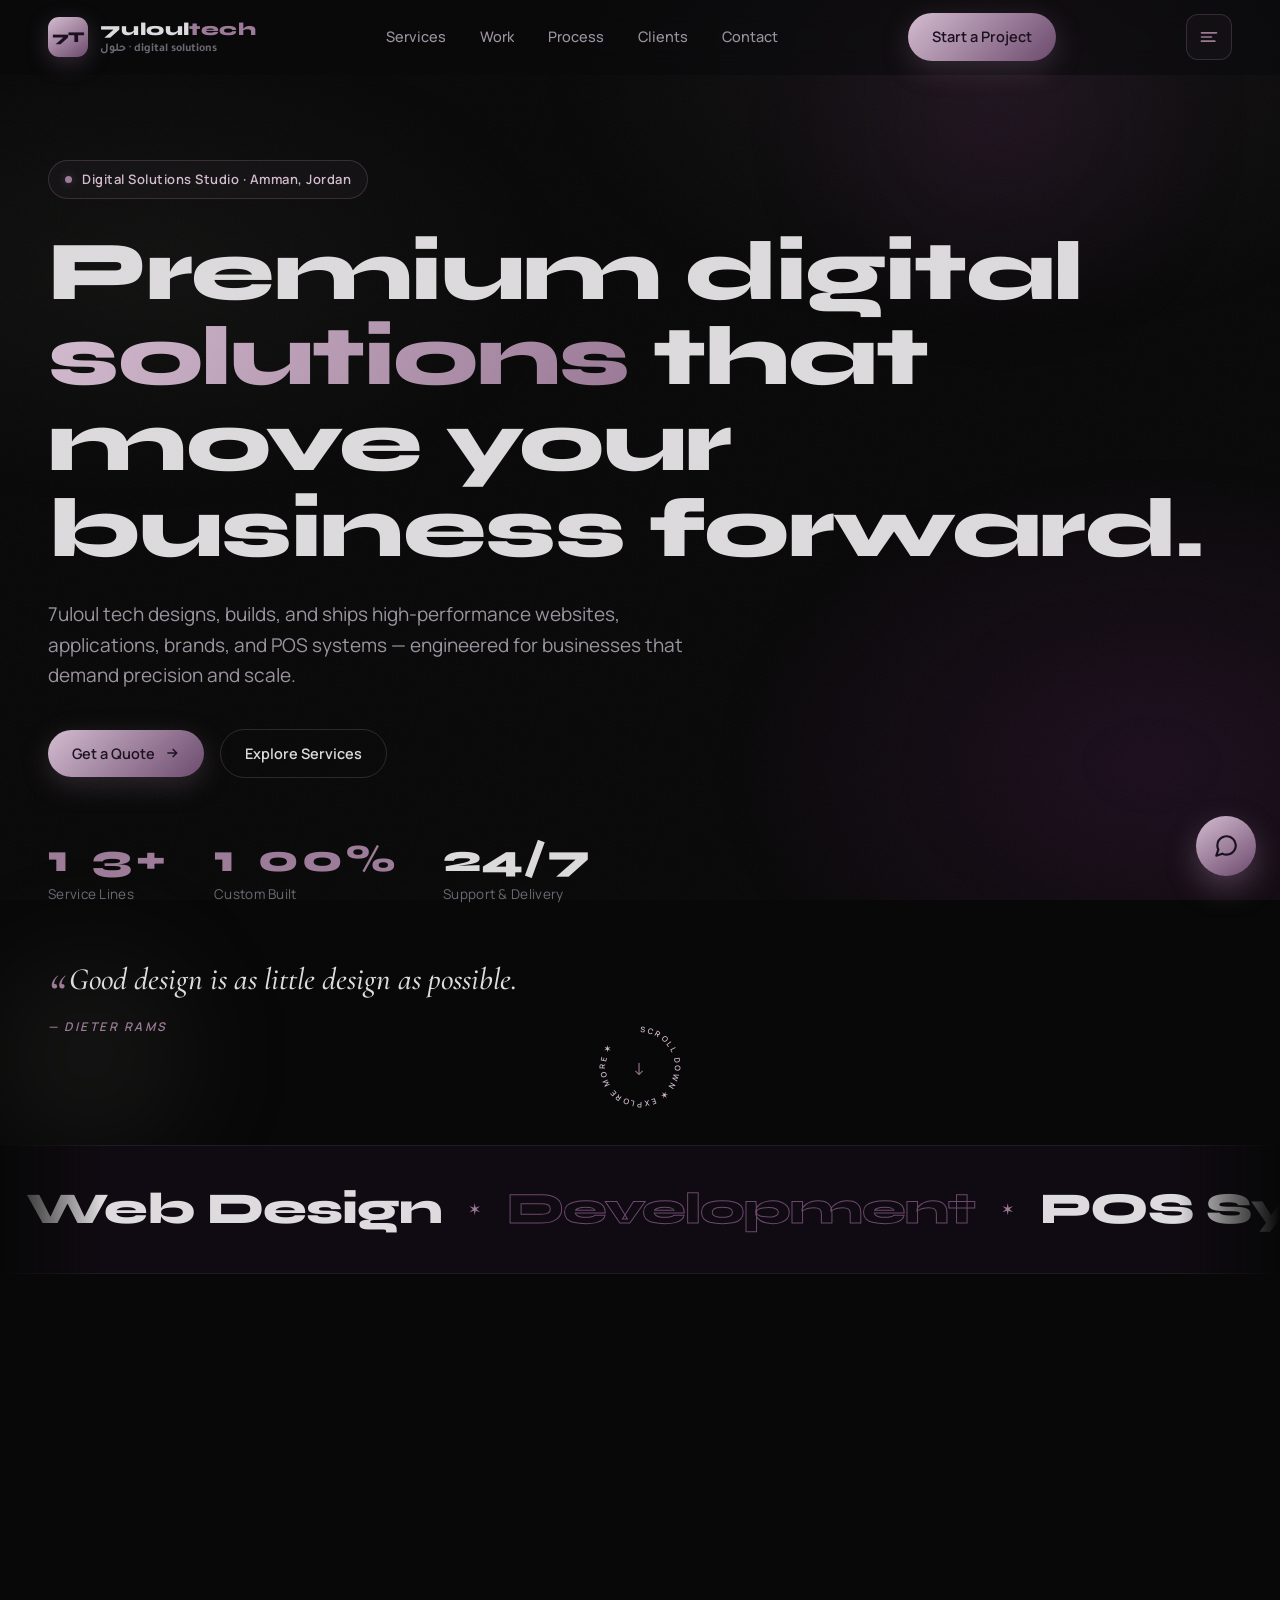
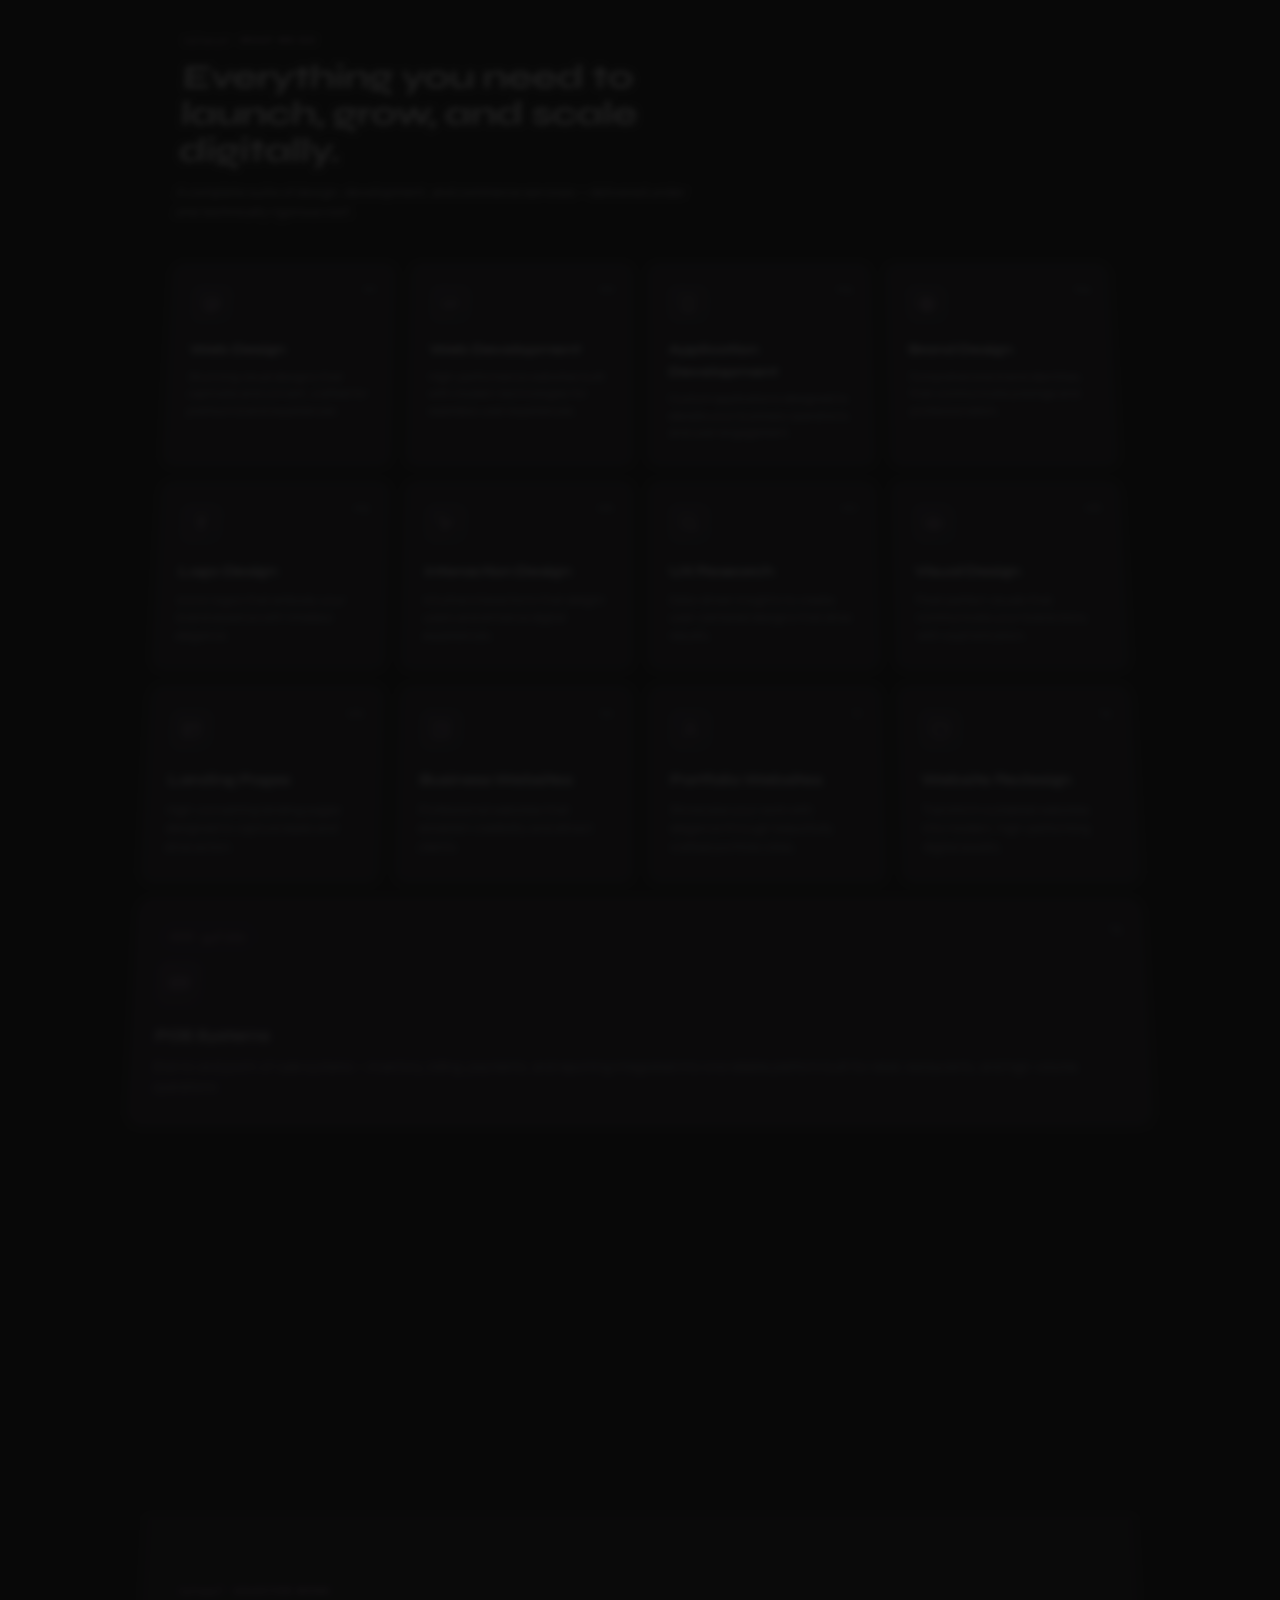
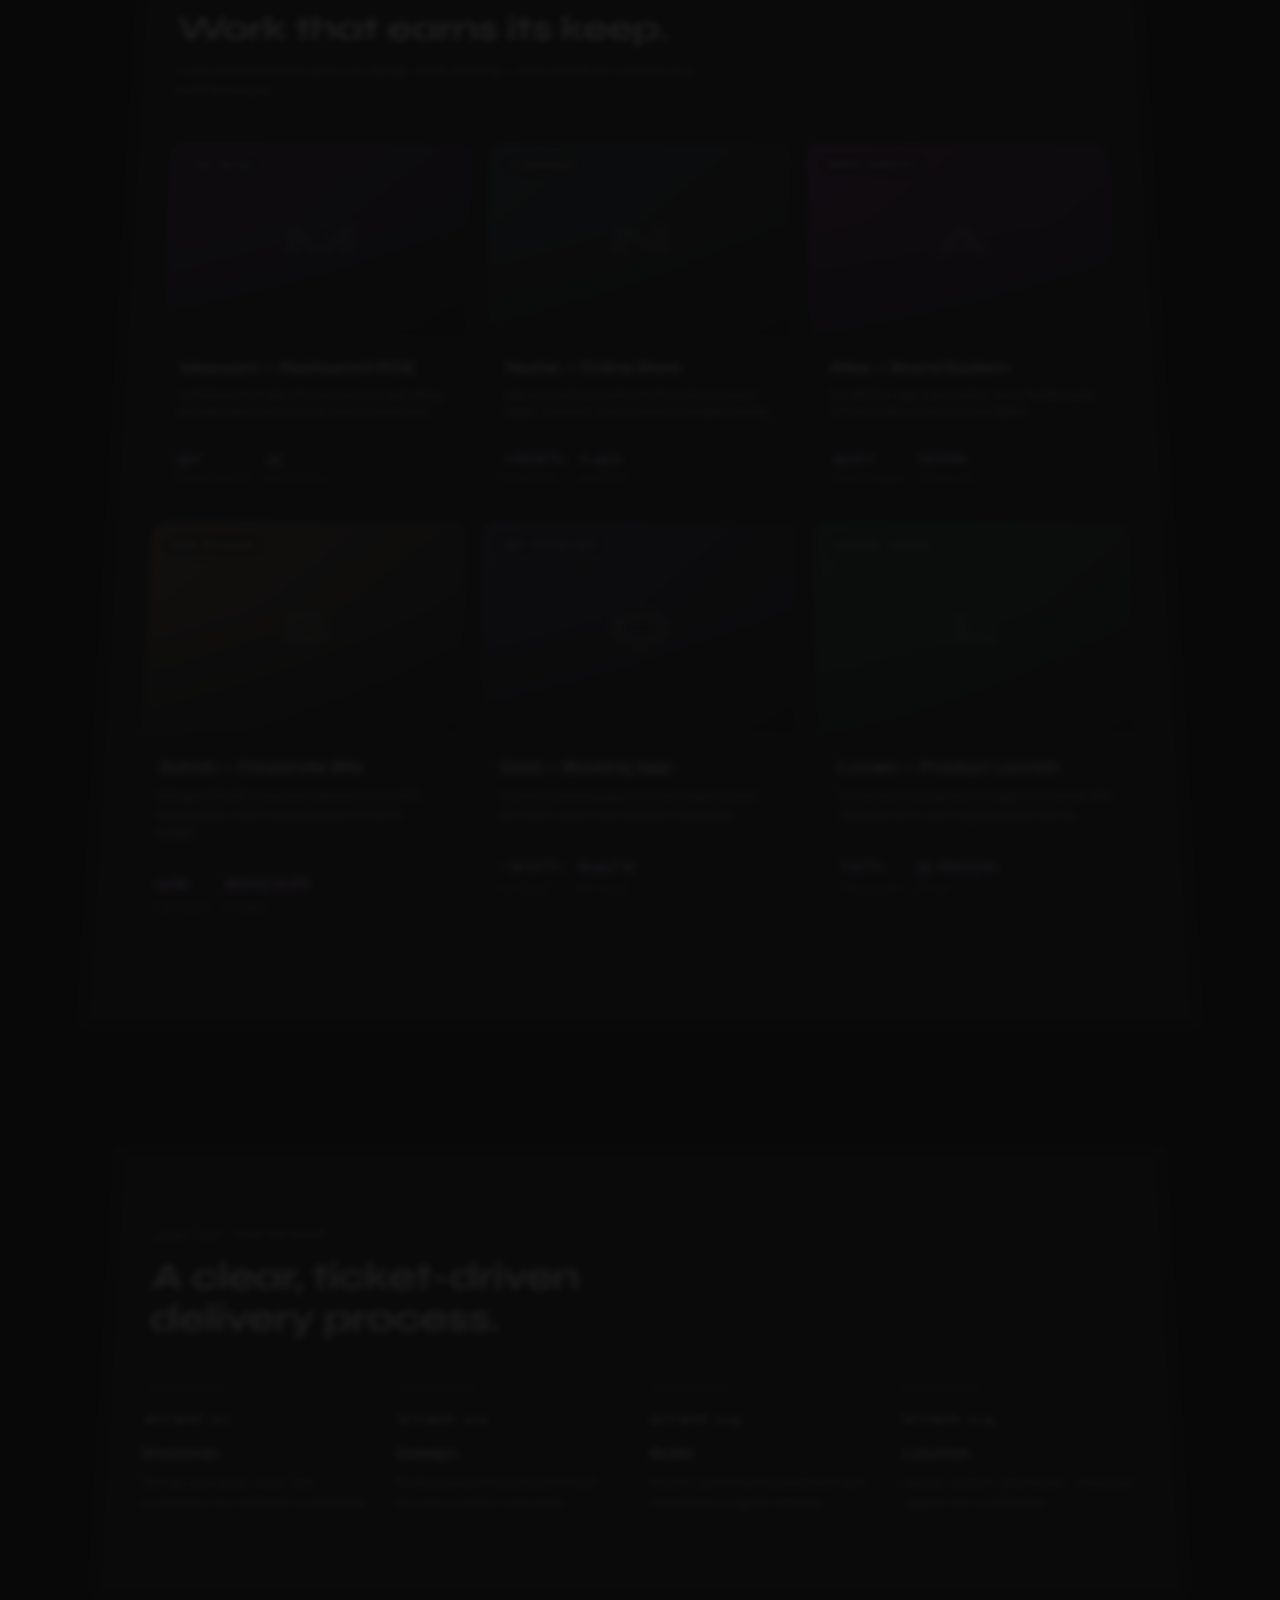
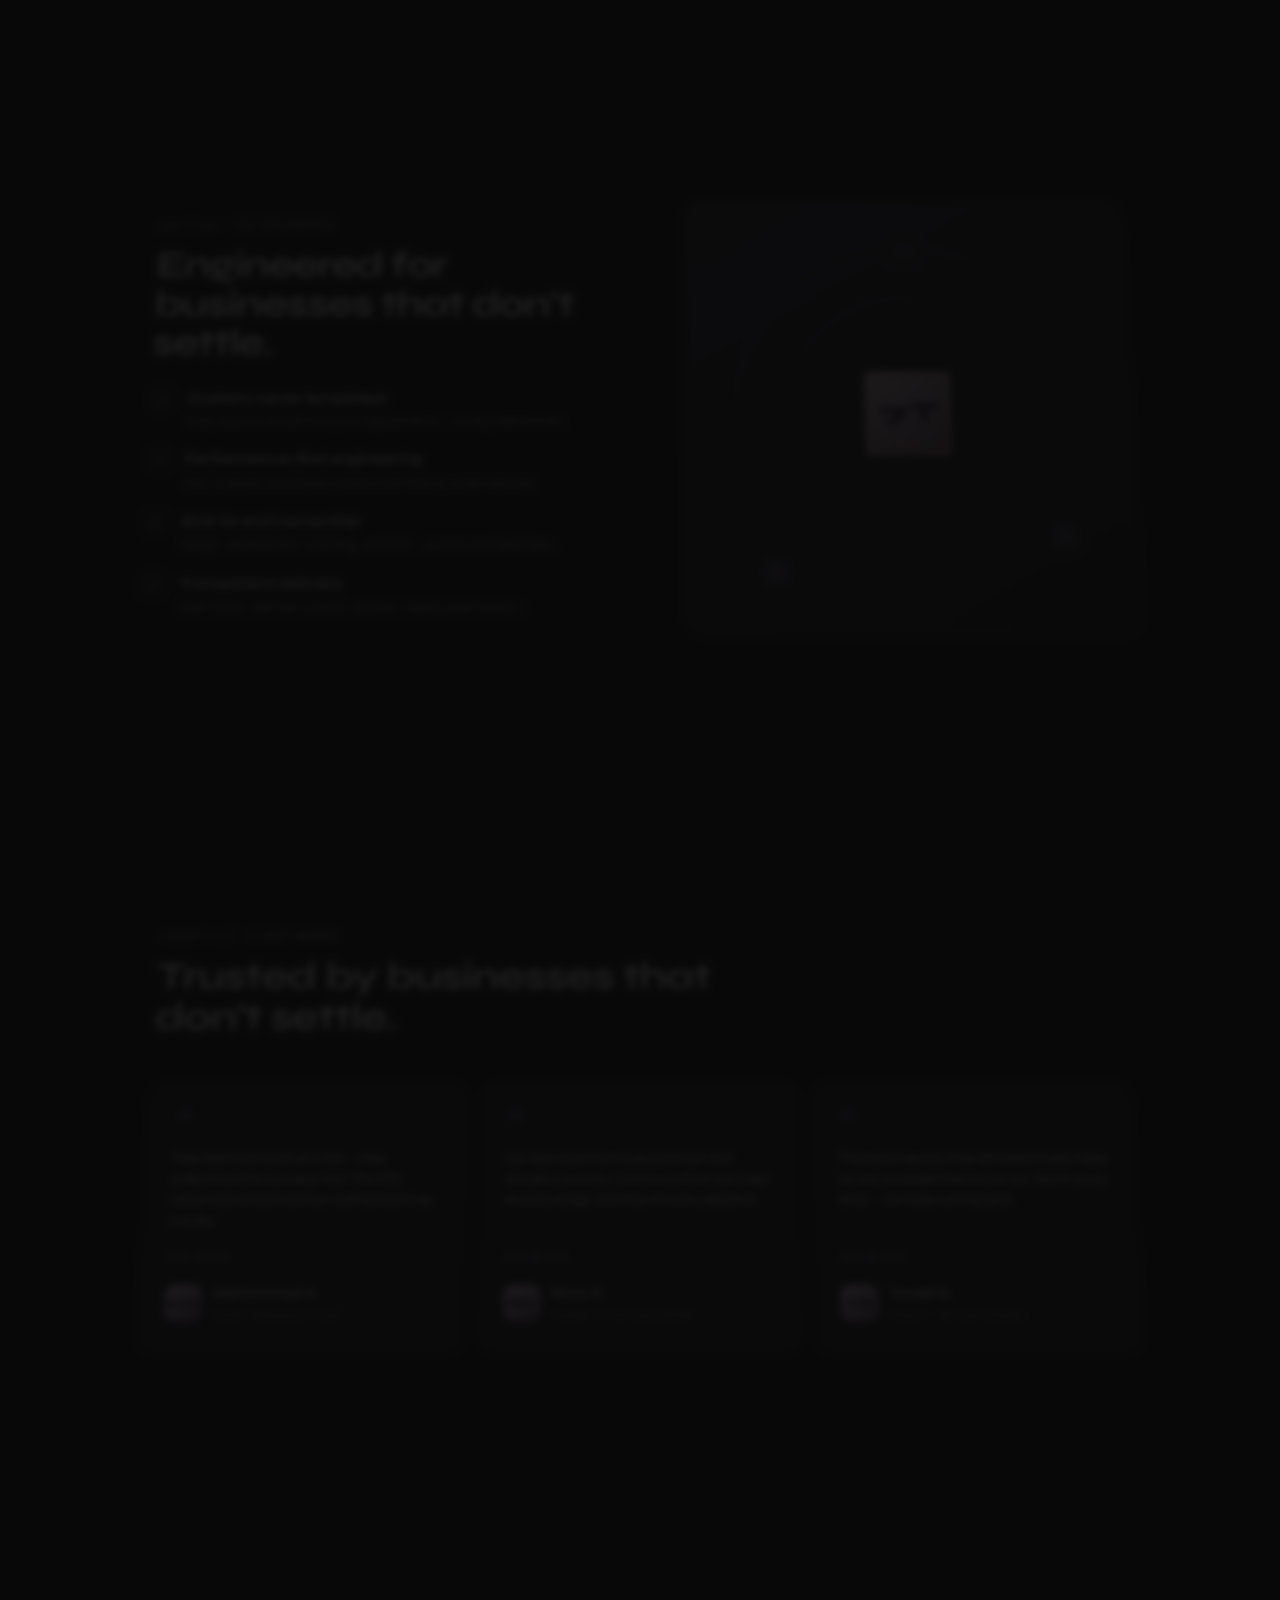
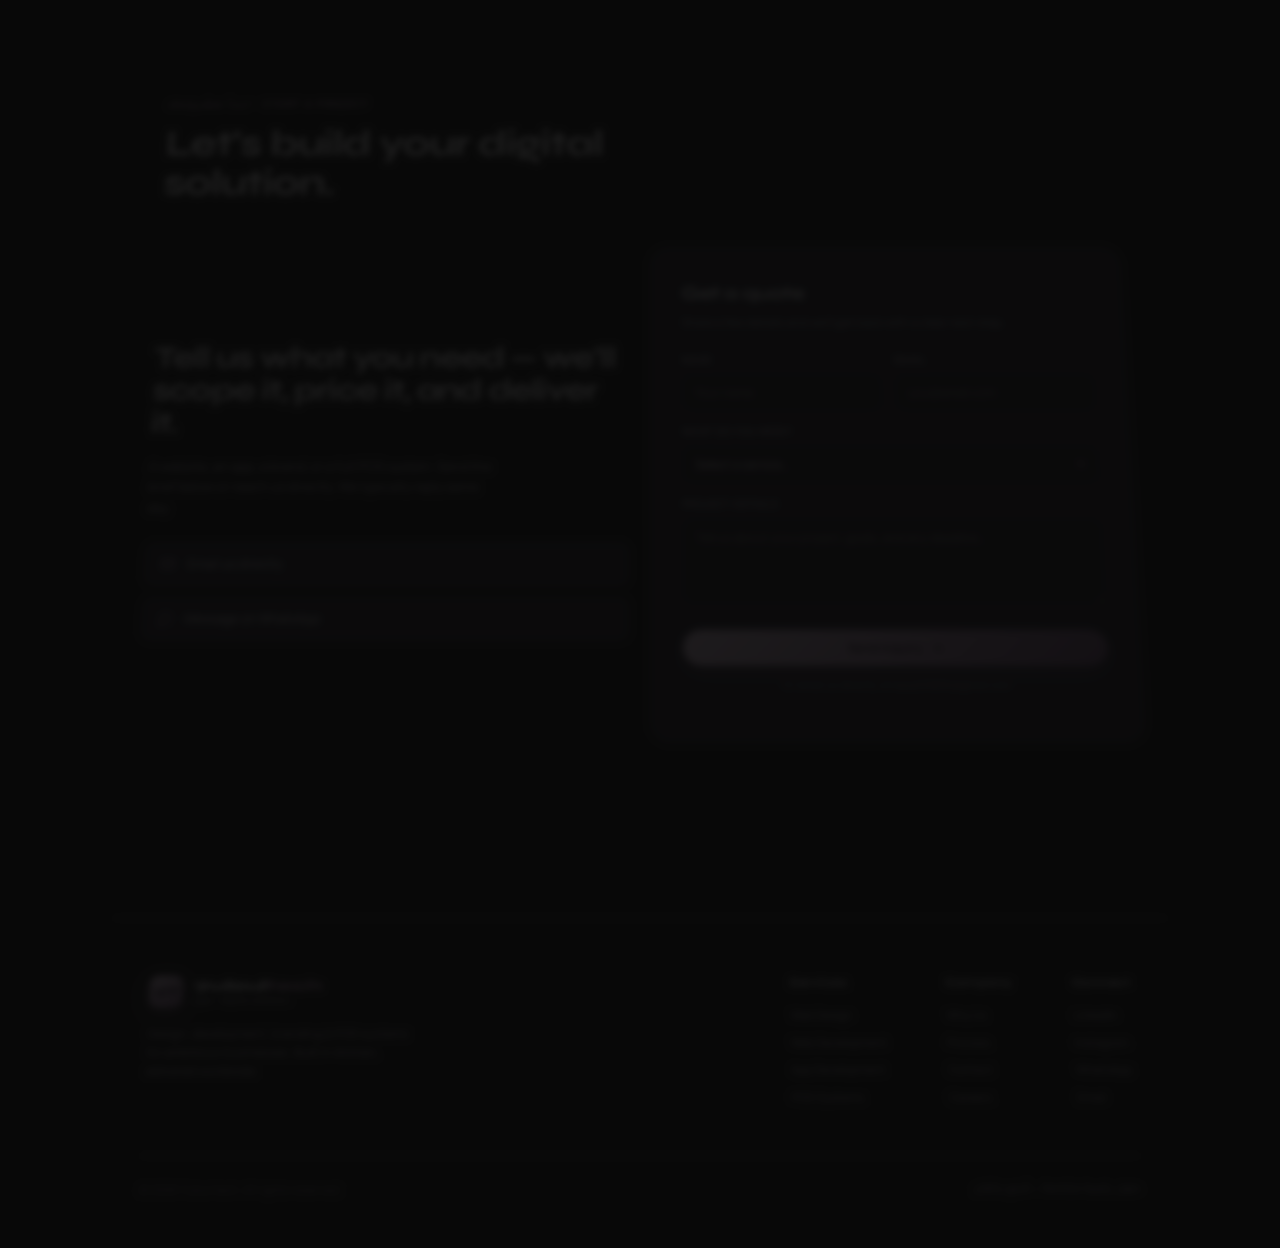
==== commit 717e0e5c: "chore: mark footer social links for later URL update; add target/rel" ====
--- a/index.html
+++ b/index.html
@@ -1050,7 +1050,8 @@
           <a href="#why">Why Us</a><a href="#process">Process</a><a href="#contact">Contact</a><a href="#">Careers</a>
         </div>
         <div class="foot-col"><h5>Connect</h5>
-          <a href="#">LinkedIn</a><a href="#">Instagram</a><a id="footWa" href="#">WhatsApp</a><a id="footEmail" href="#">Email</a>
+          <!-- TODO: paste real URLs into href below, e.g. href="https://www.linkedin.com/company/..." -->
+          <a href="#" target="_blank" rel="noopener">LinkedIn</a><a href="#" target="_blank" rel="noopener">Instagram</a><a id="footWa" href="#">WhatsApp</a><a id="footEmail" href="#">Email</a>
         </div>
       </div>
     </div>
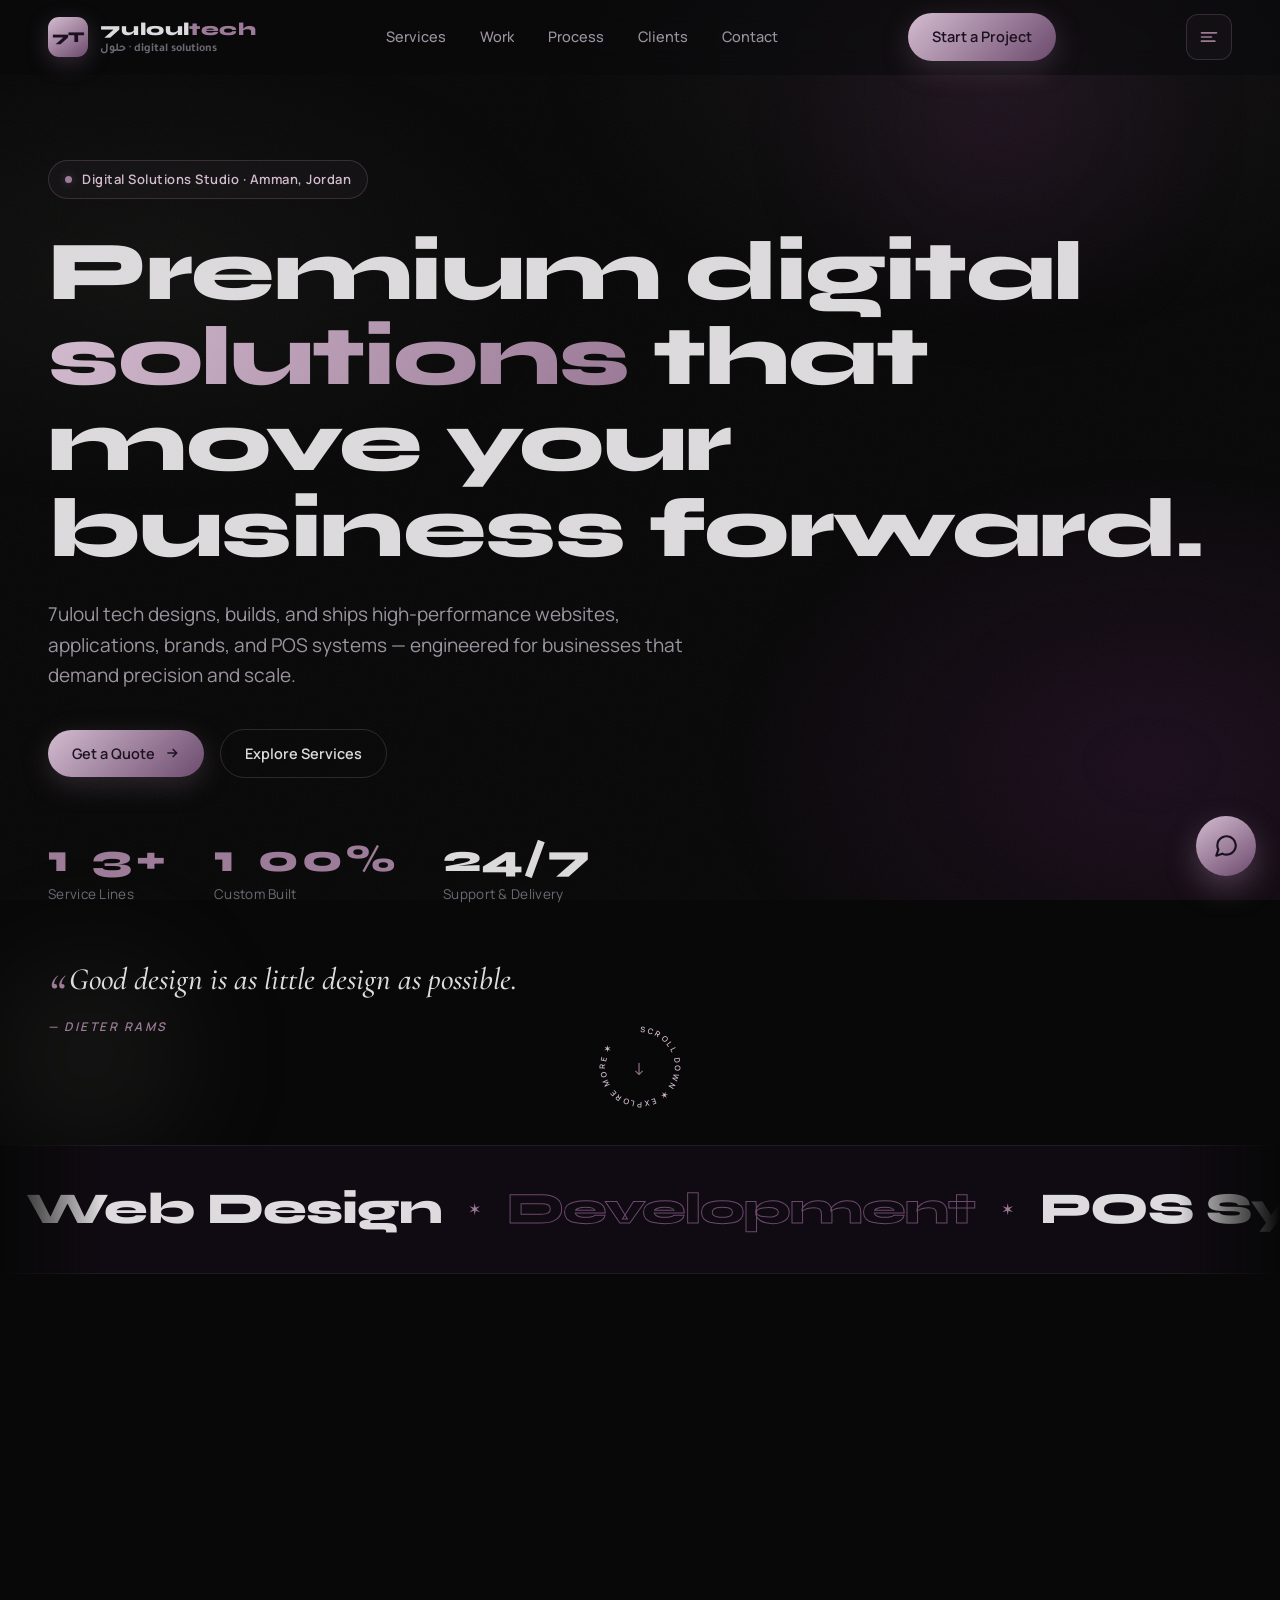
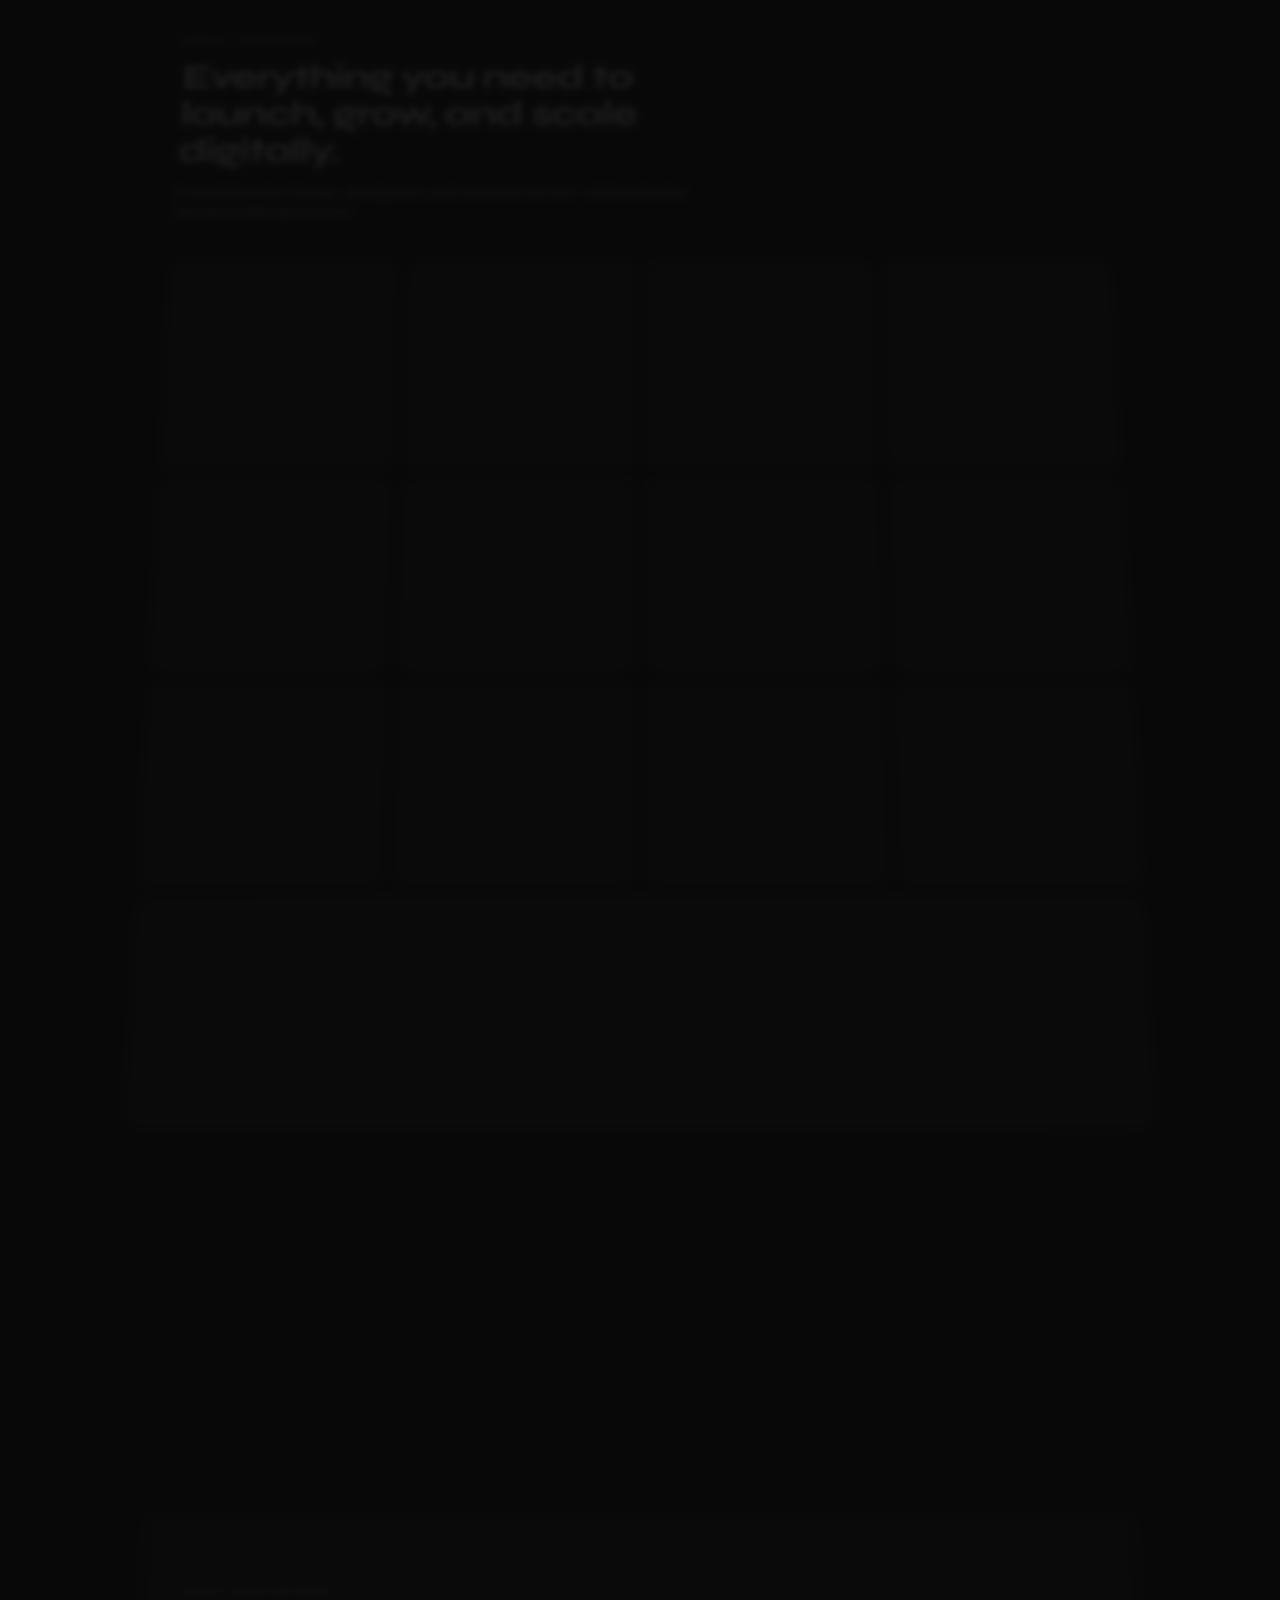
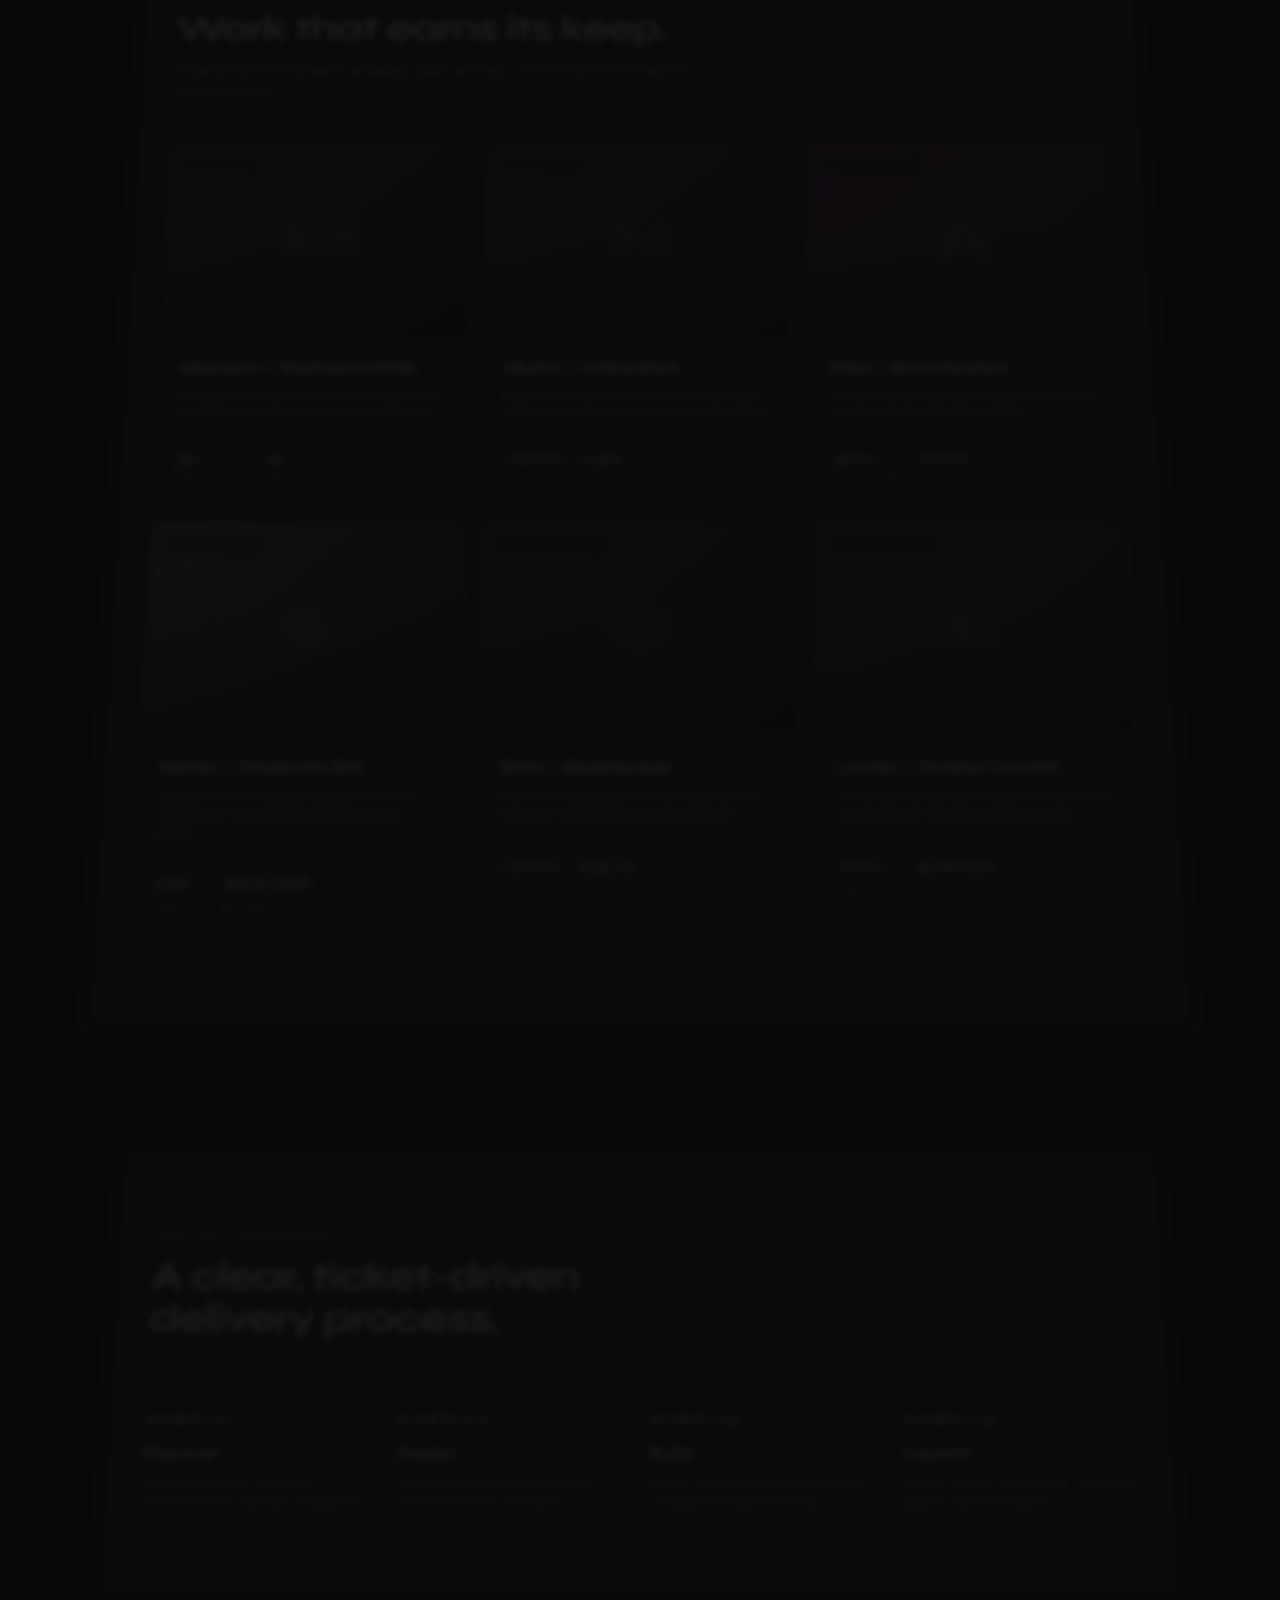
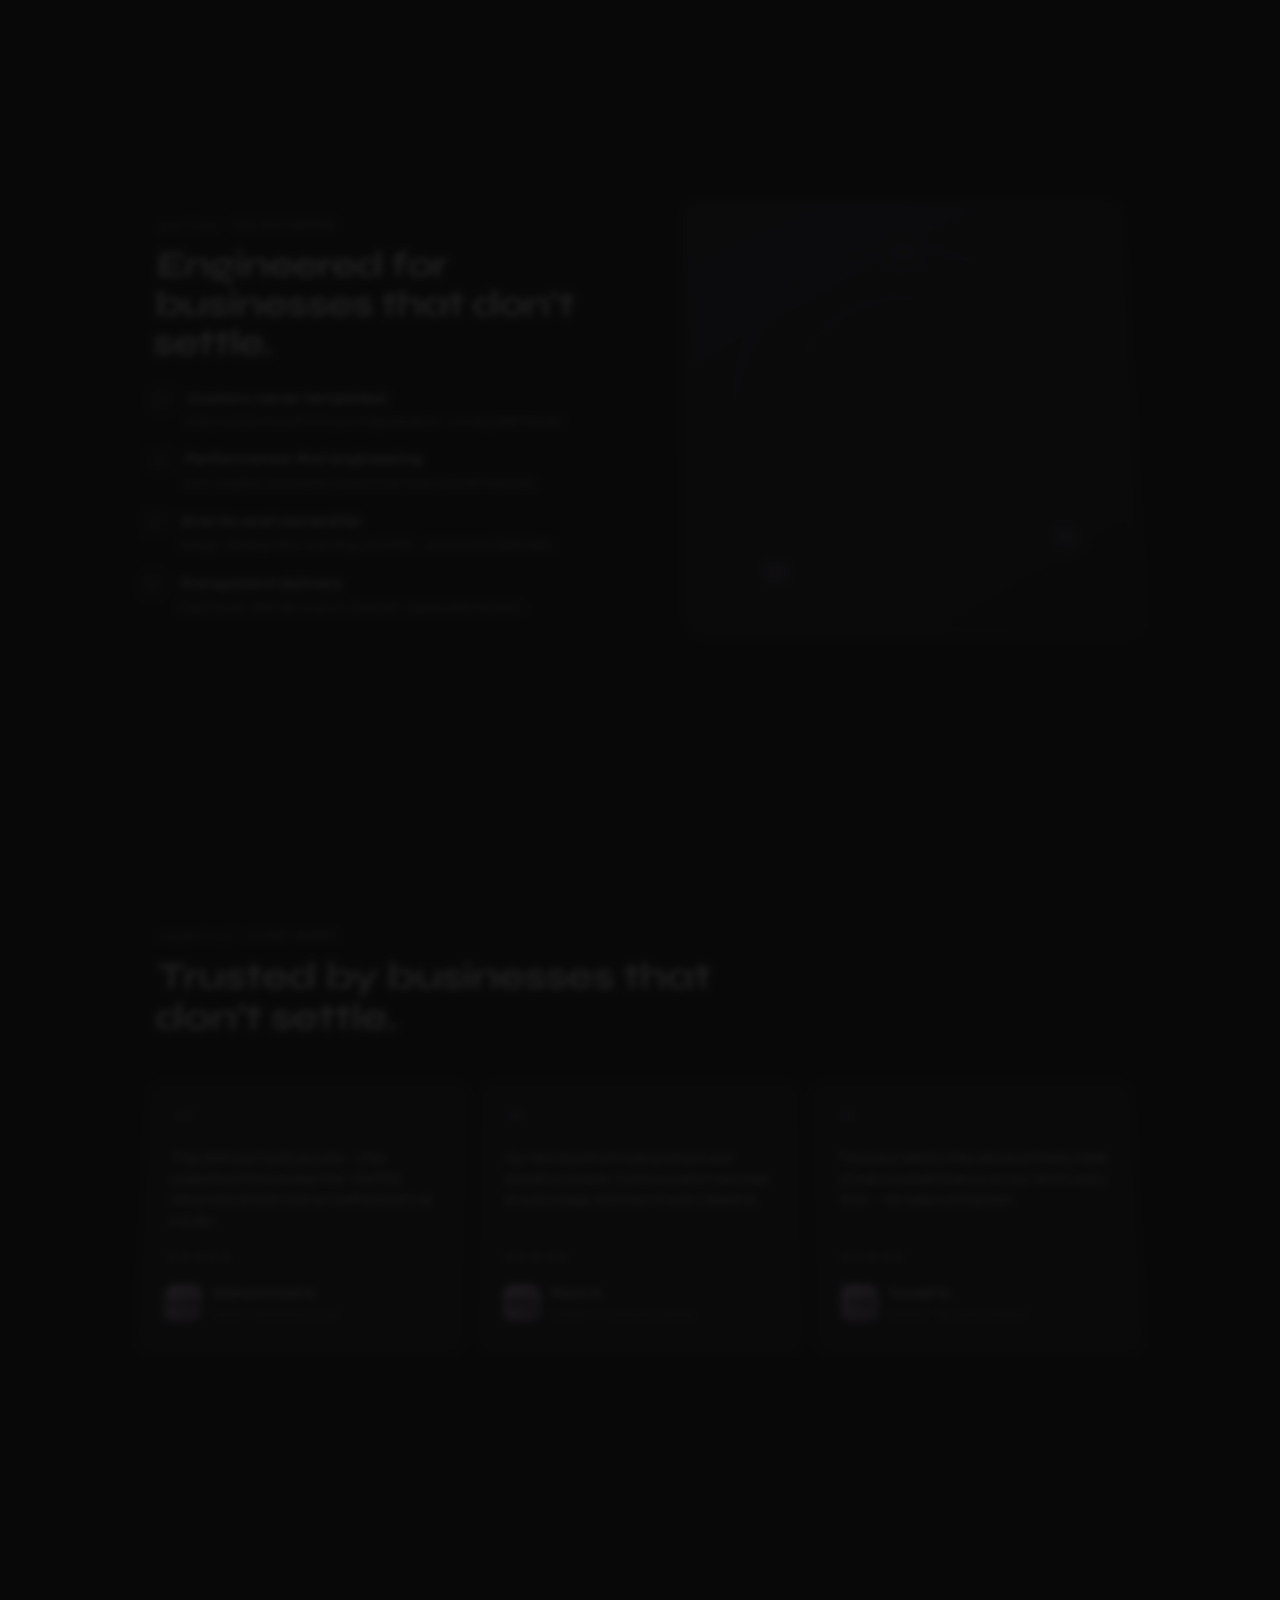
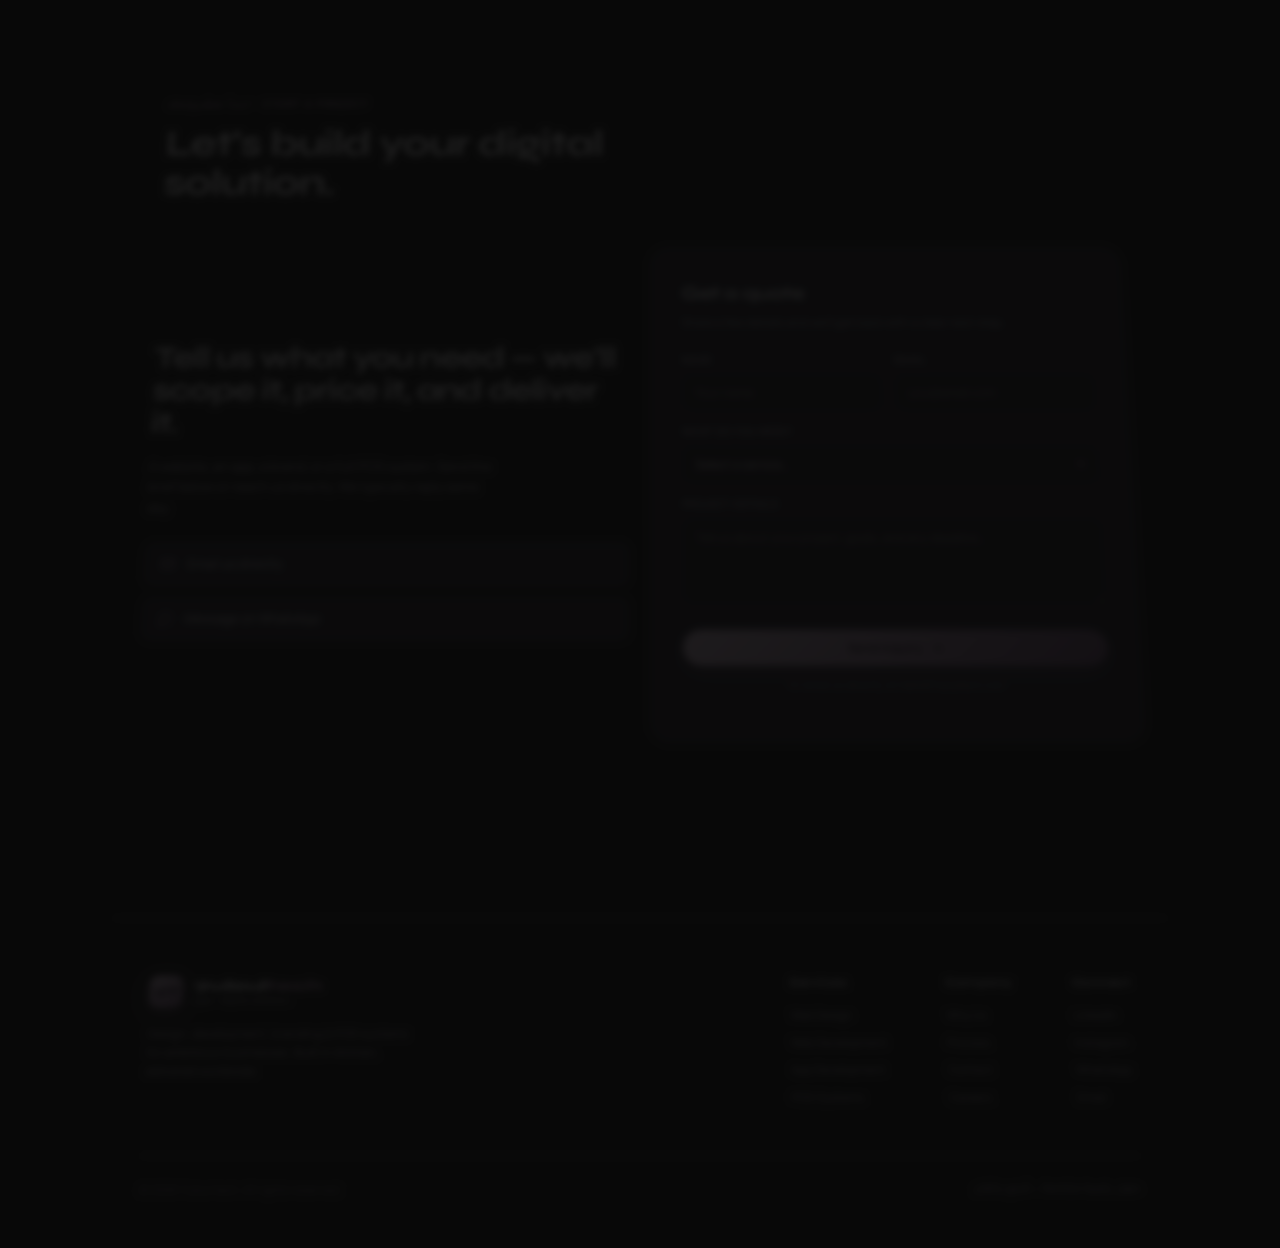
==== commit 0ce67583: "feat: display hello@7uloultech.com to users while routing mail to gmail inbox" ====
--- a/index.html
+++ b/index.html
@@ -1087,8 +1087,9 @@
 </div>
 
 <script>
-  /* ===== CONTACT ROUTING — edit these two lines only ===== */
-  const CONTACT_EMAIL='basel29896@gmail.com';
+  /* ===== CONTACT ROUTING ===== */
+  const CONTACT_EMAIL_DISPLAY='hello@7uloultech.com';   // shown to users everywhere
+  const CONTACT_EMAIL='basel29896@gmail.com';           // real inbox — where mail is delivered
   const WHATSAPP_NUMBER='962795032137'; // intl format, digits only, no + or spaces
   const MAIL_HREF='mailto:'+CONTACT_EMAIL+'?subject='+encodeURIComponent('New inquiry - 7uloultech.com')+'&body='+encodeURIComponent('Hi Basel,\n\nI would like to discuss: ');
   const WA_HREF='https://wa.me/'+WHATSAPP_NUMBER+'?text='+encodeURIComponent('Hi 7uloul tech, I would like to discuss a project.');
@@ -1144,9 +1145,12 @@
   const lerp=(a,b,t)=>a+(b-a)*t;
   function applyDepth(){
     const vh=innerHeight;
+    const docH=document.documentElement.scrollHeight;
+    const atBottom=(scrollY+vh)>=docH-4;   // page can't scroll further — settle remaining sections
     for(const el of depths){
       const top=el.getBoundingClientRect().top;
-      const p=clamp((vh-top)/(vh*0.55),0,1);   // 0 = far in depth, 1 = settled at camera
+      let p=clamp((vh-top)/(vh*0.55),0,1);   // 0 = far in depth, 1 = settled at camera
+      if(atBottom) p=1;
       const tz=lerp(-280,0,p), rx=lerp(9,0,p), op=lerp(.10,1,p), bl=lerp(5,0,p);
       el.style.transform=`perspective(1500px) translateZ(${tz.toFixed(1)}px) rotateX(${rx.toFixed(2)}deg)`;
       el.style.opacity=op.toFixed(3);
@@ -1312,7 +1316,7 @@
     if(!form)return;
     const statusEl=document.getElementById('formStatus');
     const emailLabel=document.getElementById('cf-emaillabel');
-    if(emailLabel)emailLabel.textContent=CONTACT_EMAIL;
+    if(emailLabel)emailLabel.textContent=CONTACT_EMAIL_DISPLAY;
     const keyInput=form.querySelector('[name="access_key"]');
 
     function setStatus(msg,kind){
@@ -1328,7 +1332,7 @@
         const d=new FormData(form);
         const body='Service: '+(d.get('service')||'')+'\n\n'+(d.get('message')||'')+'\n\n— '+(d.get('name')||'')+' ('+(d.get('email')||'')+')';
         window.location.href='mailto:'+CONTACT_EMAIL+'?subject='+encodeURIComponent('New project inquiry - 7uloultech.com')+'&body='+encodeURIComponent(body);
-        setStatus('Opening your email app… if nothing happens, email us at '+CONTACT_EMAIL+'.','ok');
+        setStatus('Opening your email app… if nothing happens, email us at '+CONTACT_EMAIL_DISPLAY+'.','ok');
         return;
       }
 
@@ -1342,10 +1346,10 @@
           setStatus("Thanks — your inquiry is in. We'll reply shortly.",'ok');
           form.reset();
         }else{
-          setStatus('Something went wrong. Please email us at '+CONTACT_EMAIL+'.','err');
+          setStatus('Something went wrong. Please email us at '+CONTACT_EMAIL_DISPLAY+'.','err');
         }
       }catch(err){
-        setStatus('Network error. Please email us at '+CONTACT_EMAIL+'.','err');
+        setStatus('Network error. Please email us at '+CONTACT_EMAIL_DISPLAY+'.','err');
       }finally{
         btn.disabled=false;btn.innerHTML=original;
       }
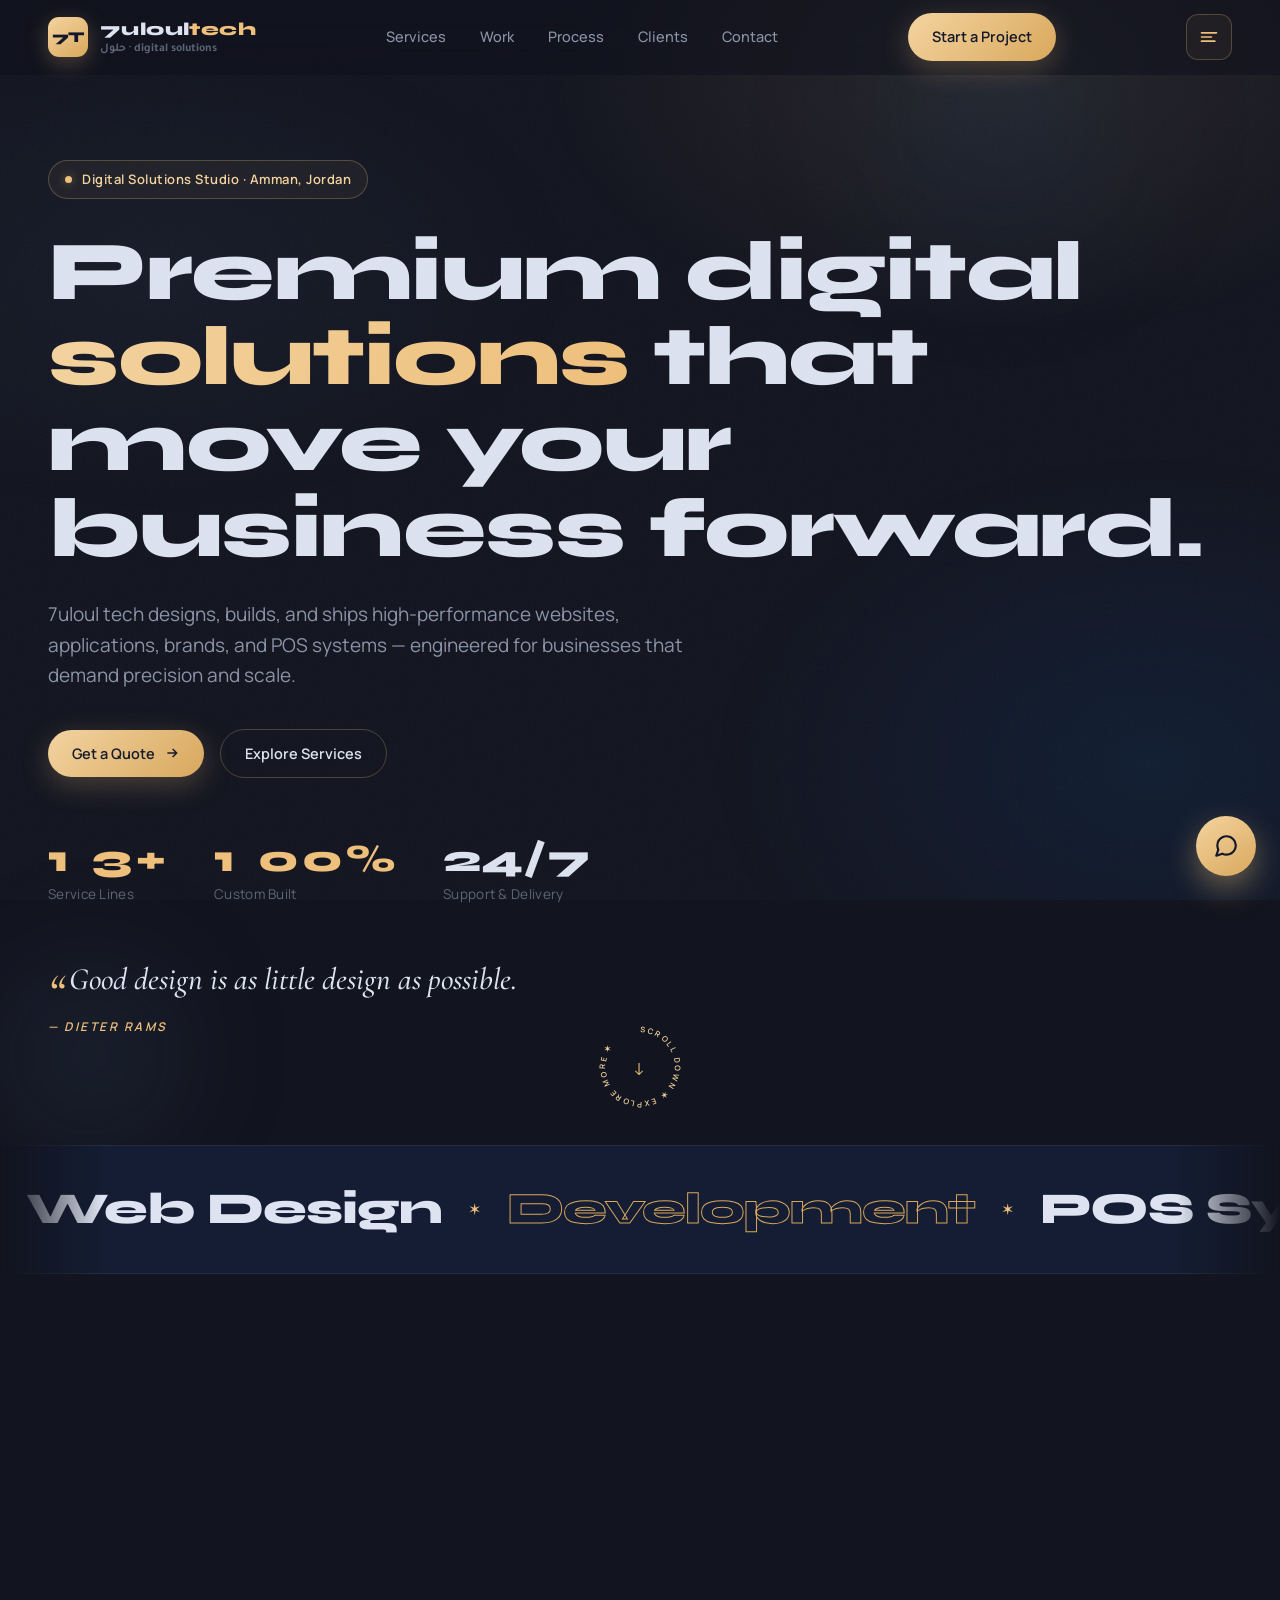
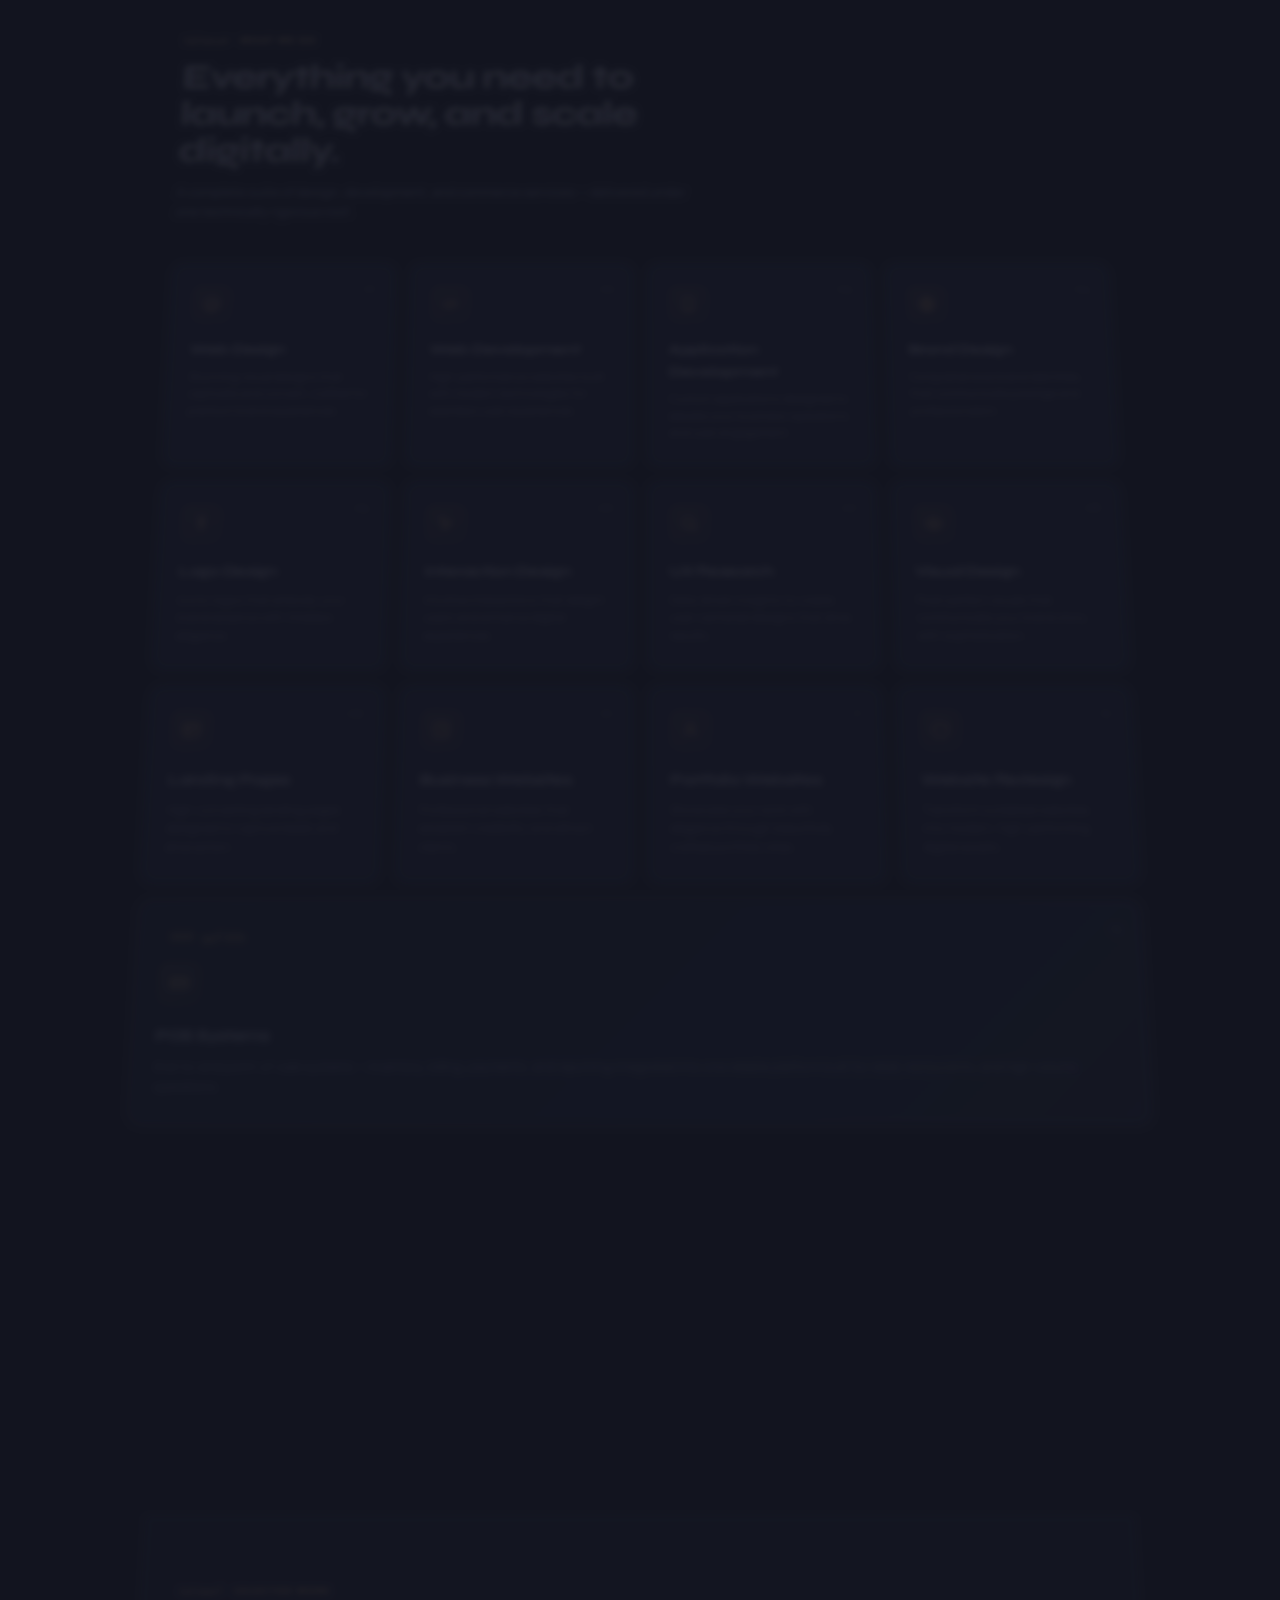
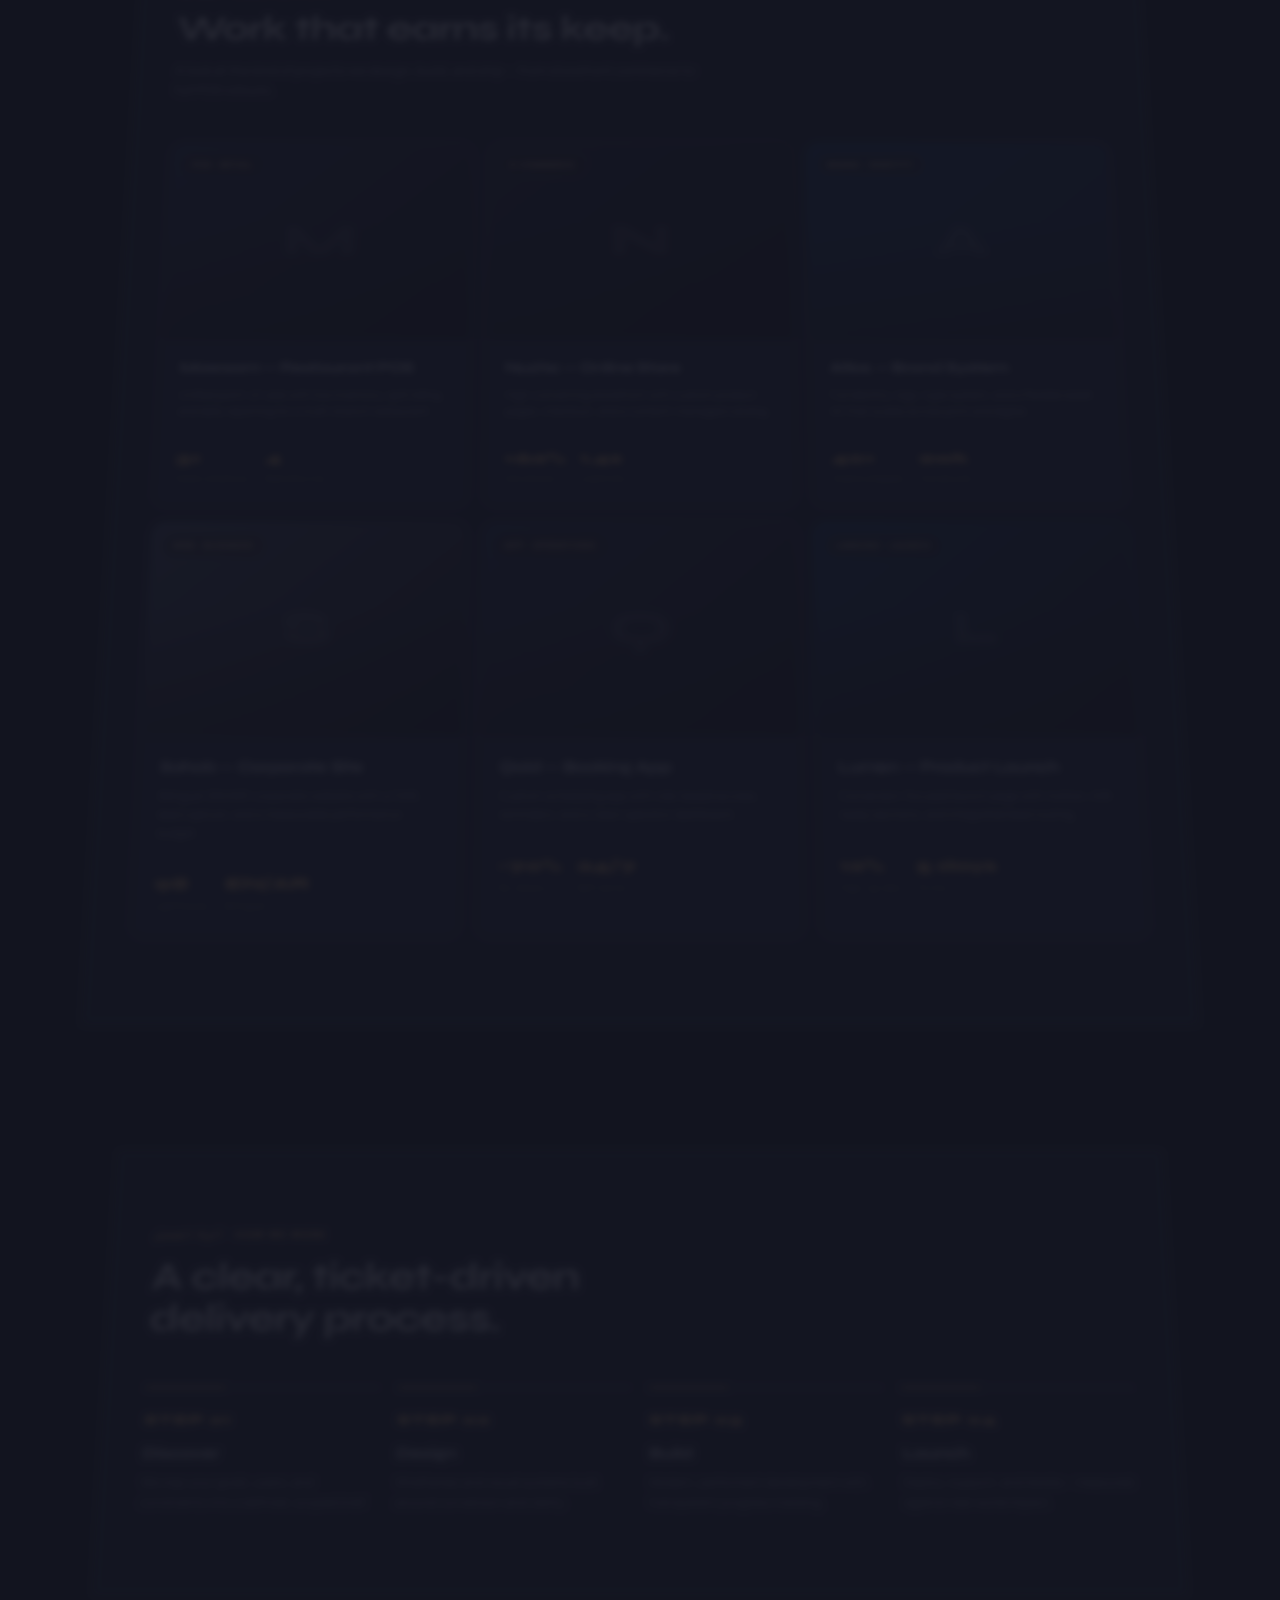
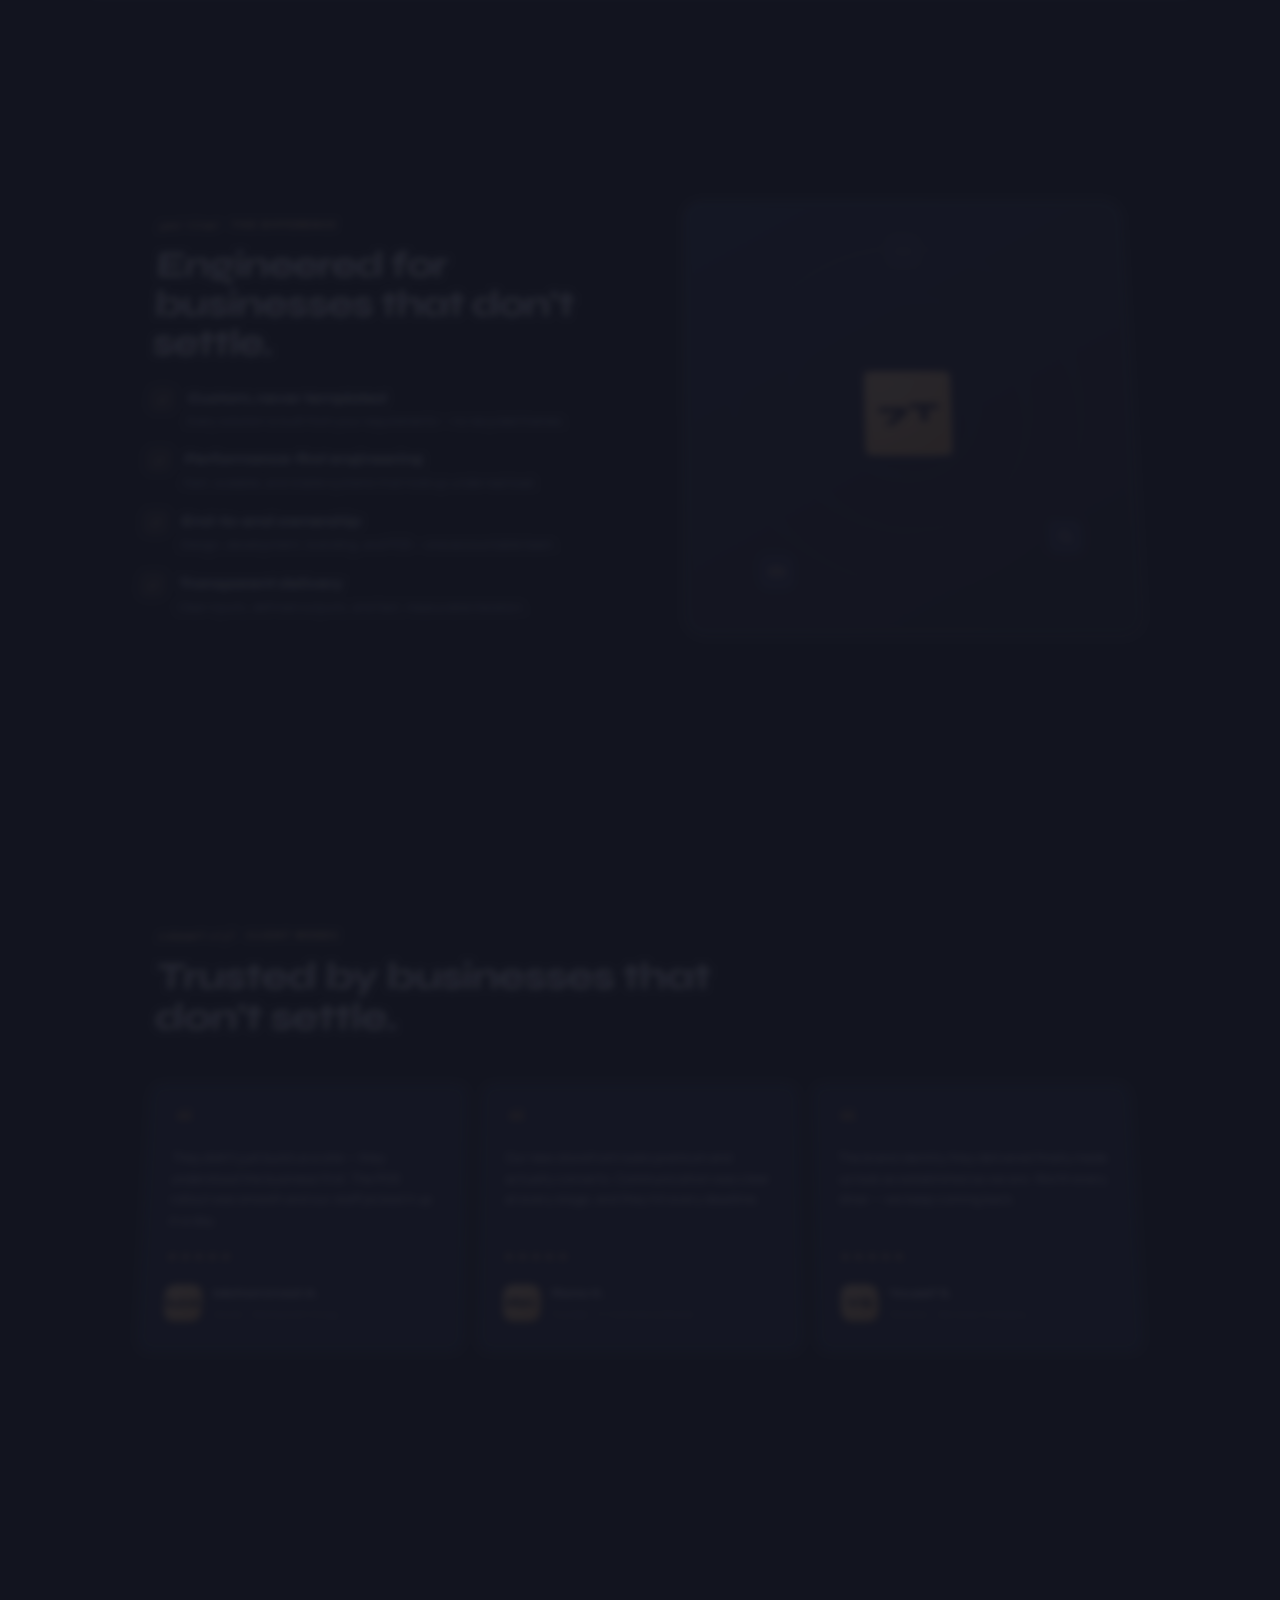
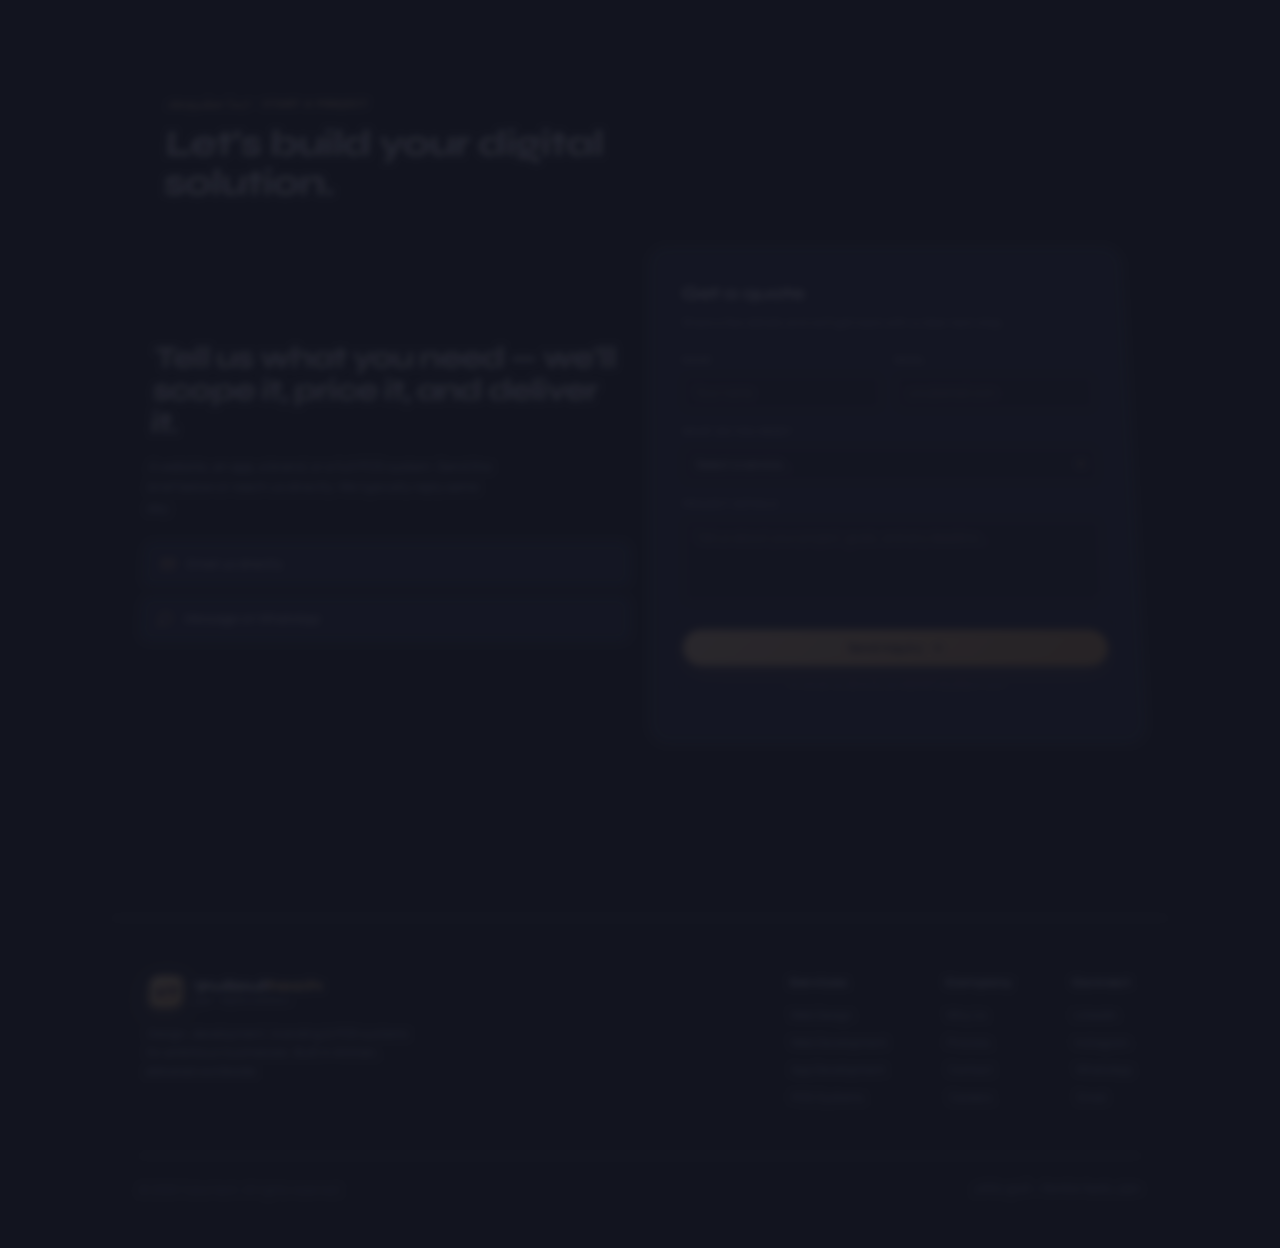
==== commit 5012c2da: "style: recolor site to navy + gold palette (from palette.webp)" ====
--- a/index.html
+++ b/index.html
@@ -8,7 +8,7 @@
 <meta name="keywords" content="web design Amman, web development Jordan, POS systems, branding, UX design, app development, digital solutions, 7uloul tech, حلول رقمية, تصميم مواقع الأردن">
 <meta name="author" content="7uloul tech">
 <meta name="robots" content="index, follow">
-<meta name="theme-color" content="#080808">
+<meta name="theme-color" content="#12141f">
 <link rel="canonical" href="https://basel29896-ctrl.github.io/7uloultech-site/">
 
 <!-- favicons -->
@@ -57,21 +57,21 @@
 <link href="https://fonts.googleapis.com/css2?family=Syne:wght@600;700;800&family=Manrope:wght@300;400;500;600;700&family=Tajawal:wght@500;700;900&family=Cormorant+Garamond:ital,wght@1,500;1,600&display=swap" rel="stylesheet">
 <style>
   :root{
-    --bg:#080808;
-    --bg-soft:#100b12;
-    --panel:#15101a;
-    --panel-2:#1d1626;
+    --bg:#12141f;
+    --bg-soft:#141d33;
+    --panel:#16213e;
+    --panel-2:#1d2b4d;
     --line:rgba(255,255,255,.07);
-    --line-strong:rgba(156,123,152,.26);
-    --text:#dddbdd;
-    --muted:#9b94a0;
-    --faint:#6d6873;
-    --gold:#9c7b98;        /* mauve — luminous accent */
-    --gold-2:#6c4a6e;      /* deep mauve — keeps dark text readable */
-    --gold-soft:#d4bcd0;   /* light lilac — highlight */
-    --plum:#4e1c50;        /* deep plum — depth/atmosphere */
-    --sage:#768071;        /* sage — secondary accent */
-    --glow:rgba(156,123,152,.45);
+    --line-strong:rgba(239,192,123,.26);
+    --text:#dde3f0;
+    --muted:#8b93a8;
+    --faint:#5d6478;
+    --gold:#efc07b;        /* warm gold — luminous accent */
+    --gold-2:#d9a85c;      /* deep gold — keeps dark text readable */
+    --gold-soft:#f4d4a0;   /* light sand — highlight */
+    --plum:#0f3460;        /* royal blue — depth/atmosphere */
+    --sage:#5a7a9e;        /* steel blue — secondary accent */
+    --glow:rgba(239,192,123,.45);
     --r:18px;
   }
   *{margin:0;padding:0;box-sizing:border-box}
@@ -88,9 +88,9 @@
   body::before{
     content:"";position:fixed;inset:0;z-index:0;pointer-events:none;
     background:
-      radial-gradient(60% 50% at 78% 8%, rgba(156,123,152,.10), transparent 60%),
-      radial-gradient(55% 45% at 12% 30%, rgba(118,128,113,.08), transparent 60%),
-      radial-gradient(55% 55% at 90% 85%, rgba(78,28,80,.30), transparent 62%);
+      radial-gradient(60% 50% at 78% 8%, rgba(239,192,123,.10), transparent 60%),
+      radial-gradient(55% 45% at 12% 30%, rgba(90,122,158,.08), transparent 60%),
+      radial-gradient(55% 55% at 90% 85%, rgba(15,52,96,.30), transparent 62%);
   }
   /* grain */
   body::after{
@@ -103,18 +103,18 @@
   nav{
     position:fixed;top:0;left:0;right:0;z-index:50;
     backdrop-filter:blur(14px);
-    background:rgba(10,10,12,.55);
+    background:rgba(16,17,28,.55);
     border-bottom:1px solid transparent;
     transition:.4s;
   }
-  nav.scrolled{background:rgba(10,10,12,.82);border-bottom:1px solid var(--line)}
+  nav.scrolled{background:rgba(16,17,28,.82);border-bottom:1px solid var(--line)}
   .nav-in{display:flex;align-items:center;justify-content:space-between;height:74px}
   .brand{display:flex;align-items:center;gap:12px;text-decoration:none}
   .brand .mark{
     width:40px;height:40px;border-radius:11px;display:grid;place-items:center;
     background:linear-gradient(145deg,var(--gold-soft),var(--gold-2));
-    color:#1c1020;font-family:'Syne',sans-serif;font-weight:800;font-size:15px;letter-spacing:-.5px;
-    box-shadow:0 6px 22px rgba(156,123,152,.28);
+    color:#14182b;font-family:'Syne',sans-serif;font-weight:800;font-size:15px;letter-spacing:-.5px;
+    box-shadow:0 6px 22px rgba(239,192,123,.28);
   }
   .brand b{font-family:'Syne',sans-serif;font-weight:800;font-size:18px;letter-spacing:.4px;color:var(--text)}
   .brand b span{color:var(--gold)}
@@ -127,8 +127,8 @@
     border:none;text-decoration:none;display:inline-flex;align-items:center;gap:9px;
     padding:12px 24px;border-radius:100px;transition:.3s;
   }
-  .btn-gold{background:linear-gradient(135deg,var(--gold-soft),var(--gold-2));color:#1c1020;box-shadow:0 8px 28px rgba(156,123,152,.25)}
-  .btn-gold:hover{transform:translateY(-2px);box-shadow:0 14px 36px rgba(156,123,152,.4)}
+  .btn-gold{background:linear-gradient(135deg,var(--gold-soft),var(--gold-2));color:#14182b;box-shadow:0 8px 28px rgba(239,192,123,.25)}
+  .btn-gold:hover{transform:translateY(-2px);box-shadow:0 14px 36px rgba(239,192,123,.4)}
   .btn-ghost{background:transparent;color:var(--text);border:1px solid var(--line-strong)}
   .btn-ghost:hover{border-color:var(--gold);color:var(--gold)}
   .nav-toggle{display:none;background:none;border:none;color:var(--text);cursor:pointer}
@@ -138,7 +138,7 @@
   .eyebrow{
     display:inline-flex;align-items:center;gap:10px;
     padding:8px 16px;border-radius:100px;border:1px solid var(--line-strong);
-    background:rgba(156,123,152,.05);font-size:13px;font-weight:600;color:var(--gold-soft);
+    background:rgba(239,192,123,.05);font-size:13px;font-weight:600;color:var(--gold-soft);
     letter-spacing:.5px;margin-bottom:30px;
   }
   .eyebrow .dot{width:7px;height:7px;border-radius:50%;background:var(--gold);box-shadow:0 0 10px var(--glow);animation:pulse 2s infinite}
@@ -189,23 +189,23 @@
   .card::after{
     content:"";position:absolute;width:300px;height:300px;border-radius:50%;pointer-events:none;
     left:var(--mx,50%);top:var(--my,0%);transform:translate(-50%,-50%);
-    background:radial-gradient(circle,rgba(156,123,152,.16),transparent 62%);opacity:0;transition:opacity .4s;
+    background:radial-gradient(circle,rgba(239,192,123,.16),transparent 62%);opacity:0;transition:opacity .4s;
   }
   .card:hover{background:var(--panel-2);border-color:transparent;box-shadow:0 24px 50px -20px rgba(0,0,0,.7)}
   .card:hover::before{opacity:1}
   .card:hover::after{opacity:1}
   .ic{
     width:50px;height:50px;border-radius:13px;display:grid;place-items:center;margin-bottom:22px;
-    background:linear-gradient(150deg,rgba(156,123,152,.16),rgba(156,123,152,.04));
+    background:linear-gradient(150deg,rgba(239,192,123,.16),rgba(239,192,123,.04));
     border:1px solid var(--line-strong);transition:.4s;
   }
-  .card:hover .ic{background:linear-gradient(150deg,var(--gold-soft),var(--gold-2));box-shadow:0 8px 22px rgba(156,123,152,.3)}
+  .card:hover .ic{background:linear-gradient(150deg,var(--gold-soft),var(--gold-2));box-shadow:0 8px 22px rgba(239,192,123,.3)}
   .ic svg{width:24px;height:24px;stroke:var(--gold);fill:none;stroke-width:1.7;transition:.4s}
-  .card:hover .ic svg{stroke:#1c1020}
+  .card:hover .ic svg{stroke:#14182b}
   .card h3{font-family:'Syne',sans-serif;font-weight:700;font-size:18.5px;margin-bottom:10px;letter-spacing:-.3px}
   .card p{color:var(--muted);font-size:14.5px;line-height:1.55}
   .card .num{position:absolute;top:24px;right:24px;font-family:'Syne',sans-serif;font-size:13px;color:var(--faint);font-weight:700}
-  .card.feature{grid-column:span 2;background:linear-gradient(135deg,#2a163099,var(--panel));border-color:rgba(156,123,152,.32)}
+  .card.feature{grid-column:span 2;background:linear-gradient(135deg,#14224499,var(--panel));border-color:rgba(239,192,123,.32)}
   .card.feature .badge{display:inline-block;font-size:11px;font-weight:700;letter-spacing:1px;color:var(--gold);border:1px solid var(--line-strong);padding:4px 11px;border-radius:100px;margin-bottom:16px;text-transform:uppercase}
 
   /* ---- PROCESS ---- */
@@ -221,7 +221,7 @@
   .why-grid{display:grid;grid-template-columns:1.1fr 1fr;gap:54px;align-items:center}
   .why-list{display:flex;flex-direction:column;gap:22px;margin-top:30px}
   .why-item{display:flex;gap:16px}
-  .why-item .ck{flex-shrink:0;width:30px;height:30px;border-radius:9px;display:grid;place-items:center;background:rgba(156,123,152,.12);border:1px solid var(--line-strong)}
+  .why-item .ck{flex-shrink:0;width:30px;height:30px;border-radius:9px;display:grid;place-items:center;background:rgba(239,192,123,.12);border:1px solid var(--line-strong)}
   .why-item .ck svg{width:15px;height:15px;stroke:var(--gold);fill:none;stroke-width:2.5}
   .why-item h4{font-family:'Syne',sans-serif;font-weight:700;font-size:17px;margin-bottom:3px}
   .why-item p{color:var(--muted);font-size:14.5px}
@@ -235,7 +235,7 @@
   .why-visual .core{
     width:96px;height:96px;border-radius:24px;display:grid;place-items:center;z-index:2;
     background:linear-gradient(145deg,var(--gold-soft),var(--gold-2));
-    font-family:'Syne',sans-serif;font-weight:800;font-size:31px;letter-spacing:-1px;color:#1c1020;
+    font-family:'Syne',sans-serif;font-weight:800;font-size:31px;letter-spacing:-1px;color:#14182b;
     box-shadow:0 0 50px var(--glow);
   }
   .orbit{position:absolute;width:42px;height:42px;border-radius:13px;background:var(--panel-2);border:1px solid var(--line-strong);display:grid;place-items:center;z-index:3}
@@ -247,9 +247,9 @@
   /* ---- CTA ---- */
   .cta-box{
     position:relative;border-radius:28px;padding:72px 56px;overflow:hidden;text-align:center;
-    background:linear-gradient(135deg,#26132c,var(--bg-soft));border:1px solid rgba(156,123,152,.3);
-  }
-  .cta-box::before{content:"";position:absolute;inset:0;background:radial-gradient(65% 85% at 50% 0%,rgba(78,28,80,.34),transparent 62%)}
+    background:linear-gradient(135deg,#16213e,var(--bg-soft));border:1px solid rgba(239,192,123,.3);
+  }
+  .cta-box::before{content:"";position:absolute;inset:0;background:radial-gradient(65% 85% at 50% 0%,rgba(15,52,96,.34),transparent 62%)}
   .cta-box h2{font-family:'Syne',sans-serif;font-weight:800;font-size:clamp(30px,4.5vw,52px);position:relative;letter-spacing:-1px;line-height:1.05}
   .cta-box p{color:var(--muted);font-size:18px;margin:20px auto 36px;max-width:48ch;position:relative}
   .cta-box .hero-cta{justify-content:center;position:relative}
@@ -268,7 +268,7 @@
 
   /* ---- DEPTH TUNNEL (background dimension) ---- */
   .tunnel{position:fixed;inset:0;z-index:0;pointer-events:none;display:grid;place-items:center;overflow:hidden;transition:filter .35s}
-  .tunnel i{position:absolute;width:46vmax;height:46vmax;border:1px solid rgba(156,123,152,.9);border-radius:50%;opacity:0;animation:warp 8s linear infinite}
+  .tunnel i{position:absolute;width:46vmax;height:46vmax;border:1px solid rgba(239,192,123,.9);border-radius:50%;opacity:0;animation:warp 8s linear infinite}
   .tunnel i:nth-child(2){animation-delay:2s}
   .tunnel i:nth-child(3){animation-delay:4s}
   .tunnel i:nth-child(4){animation-delay:6s}
@@ -288,12 +288,12 @@
   body.loading{overflow:hidden}
   #loader{
     position:fixed;inset:0;z-index:1000;display:grid;place-items:center;gap:0;
-    background:radial-gradient(60% 60% at 50% 45%,#141218,var(--bg));
+    background:radial-gradient(60% 60% at 50% 45%,#1a2440,var(--bg));
     transition:opacity .8s cubic-bezier(.7,0,.3,1),visibility .8s;
   }
   #loader.done{opacity:0;visibility:hidden}
   .loader-rings{position:relative;width:190px;height:190px;display:grid;place-items:center}
-  .lr{position:absolute;inset:0;margin:auto;border-radius:50%;border:1px solid rgba(156,123,152,.16);opacity:0;animation:ringIn .9s cubic-bezier(.2,.8,.2,1) forwards}
+  .lr{position:absolute;inset:0;margin:auto;border-radius:50%;border:1px solid rgba(239,192,123,.16);opacity:0;animation:ringIn .9s cubic-bezier(.2,.8,.2,1) forwards}
   .lr1{width:190px;height:190px;animation-delay:.05s}
   .lr2{width:138px;height:138px;animation-delay:.16s}
   .lr3{width:86px;height:86px;animation-delay:.27s}
@@ -343,8 +343,8 @@
   /* ---- FLOATING ORBS ---- */
   .orbs{position:absolute;inset:0;overflow:hidden;z-index:0;pointer-events:none}
   .orb{position:absolute;border-radius:50%;filter:blur(60px);opacity:.5}
-  .orb-1{width:360px;height:360px;background:radial-gradient(circle,rgba(78,28,80,.55),transparent 70%);top:-60px;right:8%;animation:float1 16s ease-in-out infinite}
-  .orb-2{width:260px;height:260px;background:radial-gradient(circle,rgba(118,128,113,.4),transparent 70%);bottom:-40px;left:-40px;animation:float2 20s ease-in-out infinite}
+  .orb-1{width:360px;height:360px;background:radial-gradient(circle,rgba(15,52,96,.55),transparent 70%);top:-60px;right:8%;animation:float1 16s ease-in-out infinite}
+  .orb-2{width:260px;height:260px;background:radial-gradient(circle,rgba(90,122,158,.4),transparent 70%);bottom:-40px;left:-40px;animation:float2 20s ease-in-out infinite}
   @keyframes float1{0%,100%{transform:translate(0,0)}50%{transform:translate(-30px,40px)}}
   @keyframes float2{0%,100%{transform:translate(0,0)}50%{transform:translate(40px,-30px)}}
 
@@ -360,11 +360,11 @@
   .btn-gold{transition:transform .25s cubic-bezier(.34,1.56,.64,1),box-shadow .3s}
 
   /* ---- 3D NAVIGATION OVERLAY ---- */
-  .nav-toggle{display:grid;place-items:center;width:46px;height:46px;border-radius:12px;border:1px solid var(--line-strong);background:rgba(156,123,152,.05);transition:.3s}
-  .nav-toggle:hover{border-color:var(--gold);background:rgba(156,123,152,.12)}
+  .nav-toggle{display:grid;place-items:center;width:46px;height:46px;border-radius:12px;border:1px solid var(--line-strong);background:rgba(239,192,123,.05);transition:.3s}
+  .nav-toggle:hover{border-color:var(--gold);background:rgba(239,192,123,.12)}
   .nav-overlay{
     position:fixed;inset:0;z-index:200;display:flex;align-items:center;justify-content:center;
-    background:radial-gradient(70% 90% at 70% 20%,rgba(156,123,152,.08),transparent 60%),rgba(8,8,10,.86);
+    background:radial-gradient(70% 90% at 70% 20%,rgba(239,192,123,.08),transparent 60%),rgba(18,19,31,.86);
     backdrop-filter:blur(18px);opacity:0;visibility:hidden;transition:opacity .5s,visibility .5s;
     perspective:1200px;
   }
@@ -399,8 +399,8 @@
   .cube-face{
     position:absolute;width:96px;height:96px;border-radius:18px;display:grid;place-items:center;
     background:linear-gradient(145deg,var(--gold-soft),var(--gold-2));
-    font-family:'Syne',sans-serif;font-weight:800;font-size:31px;letter-spacing:-1px;color:#1c1020;
-    box-shadow:inset 0 0 30px rgba(160,110,30,.4);border:1px solid rgba(255,255,255,.25);
+    font-family:'Syne',sans-serif;font-weight:800;font-size:31px;letter-spacing:-1px;color:#14182b;
+    box-shadow:inset 0 0 30px rgba(217,168,92,.4);border:1px solid rgba(255,255,255,.25);
   }
   .cf-front{transform:translateZ(48px)}
   .cf-back{transform:rotateY(180deg) translateZ(48px)}
@@ -445,9 +445,9 @@
   @keyframes marq{to{transform:translateX(-50%)}}
 
   /* ===== CHAT WIDGET ===== */
-  .chat-fab{position:fixed;right:24px;bottom:24px;z-index:120;width:60px;height:60px;border-radius:50%;border:none;cursor:pointer;display:grid;place-items:center;background:linear-gradient(145deg,var(--gold-soft),var(--gold-2));box-shadow:0 12px 30px rgba(156,123,152,.4);transition:transform .3s}
+  .chat-fab{position:fixed;right:24px;bottom:24px;z-index:120;width:60px;height:60px;border-radius:50%;border:none;cursor:pointer;display:grid;place-items:center;background:linear-gradient(145deg,var(--gold-soft),var(--gold-2));box-shadow:0 12px 30px rgba(239,192,123,.4);transition:transform .3s}
   .chat-fab:hover{transform:translateY(-3px) scale(1.05)}
-  .chat-fab svg{width:26px;height:26px;stroke:#1c1020;fill:none;stroke-width:2;stroke-linecap:round;stroke-linejoin:round}
+  .chat-fab svg{width:26px;height:26px;stroke:#14182b;fill:none;stroke-width:2;stroke-linecap:round;stroke-linejoin:round}
   .chat-fab .ping{position:absolute;inset:0;border-radius:50%;border:2px solid var(--gold);animation:cping 2.6s ease-out infinite;opacity:0;pointer-events:none}
   @keyframes cping{0%{transform:scale(1);opacity:.5}100%{transform:scale(1.7);opacity:0}}
   .chat-fab .ic-close{display:none}
@@ -461,7 +461,7 @@
     transition:opacity .3s,transform .32s cubic-bezier(.2,.8,.2,1),visibility .3s;box-shadow:0 30px 70px -18px rgba(0,0,0,.8)}
   .chat-panel.open{opacity:1;visibility:visible;transform:none}
   .chat-head{display:flex;align-items:center;gap:12px;padding:15px 18px;border-bottom:1px solid var(--line);background:linear-gradient(var(--panel-2),var(--panel))}
-  .chat-head .mark{width:38px;height:38px;border-radius:11px;display:grid;place-items:center;background:linear-gradient(145deg,var(--gold-soft),var(--gold-2));color:#1c1020;font-family:'Syne',sans-serif;font-weight:800;font-size:14px;letter-spacing:-.5px}
+  .chat-head .mark{width:38px;height:38px;border-radius:11px;display:grid;place-items:center;background:linear-gradient(145deg,var(--gold-soft),var(--gold-2));color:#14182b;font-family:'Syne',sans-serif;font-weight:800;font-size:14px;letter-spacing:-.5px}
   .chat-head b{font-family:'Syne',sans-serif;font-weight:700;font-size:15px;letter-spacing:.3px}
   .chat-head .status{font-size:11px;color:var(--faint);display:flex;align-items:center;gap:6px;margin-top:1px}
   .chat-head .online{width:7px;height:7px;border-radius:50%;background:#8f9b86;box-shadow:0 0 8px #8f9b86;animation:pulse 2s infinite}
@@ -470,22 +470,22 @@
   .msg{max-width:84%;padding:11px 14px;border-radius:15px;font-size:14px;line-height:1.5;animation:msgIn .3s ease backwards}
   @keyframes msgIn{from{opacity:0;transform:translateY(8px)}to{opacity:1;transform:none}}
   .msg.bot{align-self:flex-start;background:var(--panel);border:1px solid var(--line);border-bottom-left-radius:5px;color:var(--text)}
-  .msg.user{align-self:flex-end;background:linear-gradient(135deg,var(--gold-soft),var(--gold-2));color:#1c1020;border-bottom-right-radius:5px;font-weight:500}
+  .msg.user{align-self:flex-end;background:linear-gradient(135deg,var(--gold-soft),var(--gold-2));color:#14182b;border-bottom-right-radius:5px;font-weight:500}
   .msg.typing{display:flex;gap:5px;align-items:center;padding:14px}
   .msg.typing i{width:6px;height:6px;border-radius:50%;background:var(--faint);animation:td 1s infinite}
   .msg.typing i:nth-child(2){animation-delay:.15s}.msg.typing i:nth-child(3){animation-delay:.3s}
   @keyframes td{0%,100%{opacity:.3;transform:translateY(0)}50%{opacity:1;transform:translateY(-3px)}}
   .chat-chips{display:flex;flex-wrap:wrap;gap:8px;padding:0 18px 12px}
-  .chip{font-size:12.5px;padding:7px 13px;border-radius:100px;border:1px solid var(--line-strong);background:rgba(156,123,152,.06);color:var(--gold-soft);cursor:pointer;transition:.2s;font-family:inherit}
-  .chip:hover{background:var(--gold);color:#1c1020;border-color:transparent}
-  .chip.chip-go{background:linear-gradient(145deg,var(--gold-soft),var(--gold-2));color:#1c1020;border-color:transparent;font-weight:600}
+  .chip{font-size:12.5px;padding:7px 13px;border-radius:100px;border:1px solid var(--line-strong);background:rgba(239,192,123,.06);color:var(--gold-soft);cursor:pointer;transition:.2s;font-family:inherit}
+  .chip:hover{background:var(--gold);color:#14182b;border-color:transparent}
+  .chip.chip-go{background:linear-gradient(145deg,var(--gold-soft),var(--gold-2));color:#14182b;border-color:transparent;font-weight:600}
   .chip.chip-go:hover{filter:brightness(1.08)}
   .chat-input{display:flex;gap:8px;padding:13px 16px;border-top:1px solid var(--line)}
   .chat-input input{flex:1;background:var(--bg-soft);border:1px solid var(--line);border-radius:100px;padding:11px 16px;color:var(--text);font-family:inherit;font-size:14px;outline:none;transition:.2s}
   .chat-input input:focus{border-color:var(--gold)}
   .chat-send{width:42px;height:42px;border-radius:50%;border:none;background:linear-gradient(145deg,var(--gold-soft),var(--gold-2));cursor:pointer;display:grid;place-items:center;flex-shrink:0;transition:transform .2s}
   .chat-send:hover{transform:scale(1.08)}
-  .chat-send svg{width:18px;height:18px;stroke:#1c1020;fill:none;stroke-width:2;stroke-linecap:round;stroke-linejoin:round}
+  .chat-send svg{width:18px;height:18px;stroke:#14182b;fill:none;stroke-width:2;stroke-linecap:round;stroke-linejoin:round}
   @media(max-width:560px){
     .chat-fab{right:16px;bottom:16px}
     .chat-panel{right:12px;left:12px;bottom:88px;width:auto;max-width:none}
@@ -519,16 +519,16 @@
   }
   .pcard:hover{transform:translateY(-6px);border-color:var(--line-strong);box-shadow:0 30px 60px -28px rgba(0,0,0,.8)}
   .pcard-vis{position:relative;aspect-ratio:16/11;overflow:hidden;display:grid;place-items:center}
-  .pcard-vis::after{content:"";position:absolute;inset:0;background:linear-gradient(180deg,transparent 40%,rgba(8,8,8,.55))}
-  .pv-1{background:linear-gradient(140deg,#3a1f42,#0e0a12)}
-  .pv-2{background:linear-gradient(140deg,#23303a,#0e0a12)}
-  .pv-3{background:linear-gradient(140deg,#4e1c50,#15101a)}
-  .pv-4{background:linear-gradient(140deg,#5a4a3a,#0e0a12)}
-  .pv-5{background:linear-gradient(140deg,#2c2740,#0e0a12)}
-  .pv-6{background:linear-gradient(140deg,#1f3a34,#0e0a12)}
+  .pcard-vis::after{content:"";position:absolute;inset:0;background:linear-gradient(180deg,transparent 40%,rgba(18,19,31,.55))}
+  .pv-1{background:linear-gradient(140deg,#1d2b4d,#0e1020)}
+  .pv-2{background:linear-gradient(140deg,#16213e,#0e1020)}
+  .pv-3{background:linear-gradient(140deg,#0f3460,#16213e)}
+  .pv-4{background:linear-gradient(140deg,#3a4a66,#0e1020)}
+  .pv-5{background:linear-gradient(140deg,#1d2b4d,#0e1020)}
+  .pv-6{background:linear-gradient(140deg,#0f3460,#0e1020)}
   .pcard-vis .glyph{font-family:'Syne',sans-serif;font-weight:800;font-size:58px;color:rgba(255,255,255,.12);letter-spacing:-2px;z-index:1;transition:.4s}
-  .pcard:hover .pcard-vis .glyph{color:rgba(212,188,208,.32);transform:scale(1.06)}
-  .pcard-tag{position:absolute;top:14px;left:14px;z-index:2;font-size:11px;font-weight:700;letter-spacing:1px;text-transform:uppercase;color:var(--gold-soft);background:rgba(8,8,8,.5);backdrop-filter:blur(6px);border:1px solid var(--line-strong);padding:5px 11px;border-radius:100px}
+  .pcard:hover .pcard-vis .glyph{color:rgba(244,212,160,.32);transform:scale(1.06)}
+  .pcard-tag{position:absolute;top:14px;left:14px;z-index:2;font-size:11px;font-weight:700;letter-spacing:1px;text-transform:uppercase;color:var(--gold-soft);background:rgba(18,19,31,.5);backdrop-filter:blur(6px);border:1px solid var(--line-strong);padding:5px 11px;border-radius:100px}
   .pcard-body{padding:22px 24px 26px}
   .pcard-body h3{font-family:'Syne',sans-serif;font-weight:700;font-size:19px;letter-spacing:-.3px;margin-bottom:8px}
   .pcard-body p{color:var(--muted);font-size:14px;line-height:1.55}
@@ -547,7 +547,7 @@
   .tcard blockquote{color:var(--text);font-size:15.5px;line-height:1.65;flex:1}
   .tcard .stars{color:var(--gold);font-size:14px;letter-spacing:3px}
   .tcard .who{display:flex;align-items:center;gap:13px}
-  .tcard .av{width:44px;height:44px;border-radius:12px;flex-shrink:0;display:grid;place-items:center;font-family:'Syne',sans-serif;font-weight:800;font-size:15px;color:#1c1020;background:linear-gradient(145deg,var(--gold-soft),var(--gold-2))}
+  .tcard .av{width:44px;height:44px;border-radius:12px;flex-shrink:0;display:grid;place-items:center;font-family:'Syne',sans-serif;font-weight:800;font-size:15px;color:#14182b;background:linear-gradient(145deg,var(--gold-soft),var(--gold-2))}
   .tcard .who b{font-family:'Syne',sans-serif;font-weight:700;font-size:15px;display:block}
   .tcard .who small{color:var(--faint);font-size:12.5px}
 
@@ -570,7 +570,7 @@
   .form-note{margin-top:14px;font-size:12.5px;color:var(--faint);text-align:center}
   .form-status{margin-top:16px;font-size:14px;padding:0;max-height:0;overflow:hidden;border-radius:12px;transition:.4s}
   .form-status.show{padding:13px 16px;max-height:120px}
-  .form-status.ok{background:rgba(118,128,113,.14);border:1px solid var(--sage);color:#c3cebb}
+  .form-status.ok{background:rgba(90,122,158,.14);border:1px solid var(--sage);color:#c3cebb}
   .form-status.err{background:rgba(180,80,90,.12);border:1px solid #a45a64;color:#e3b5bb}
   .contact-side{display:flex;flex-direction:column;justify-content:center;gap:22px}
   .contact-side .lead{font-family:'Syne',sans-serif;font-weight:700;font-size:clamp(26px,3.4vw,38px);letter-spacing:-.8px;line-height:1.08}
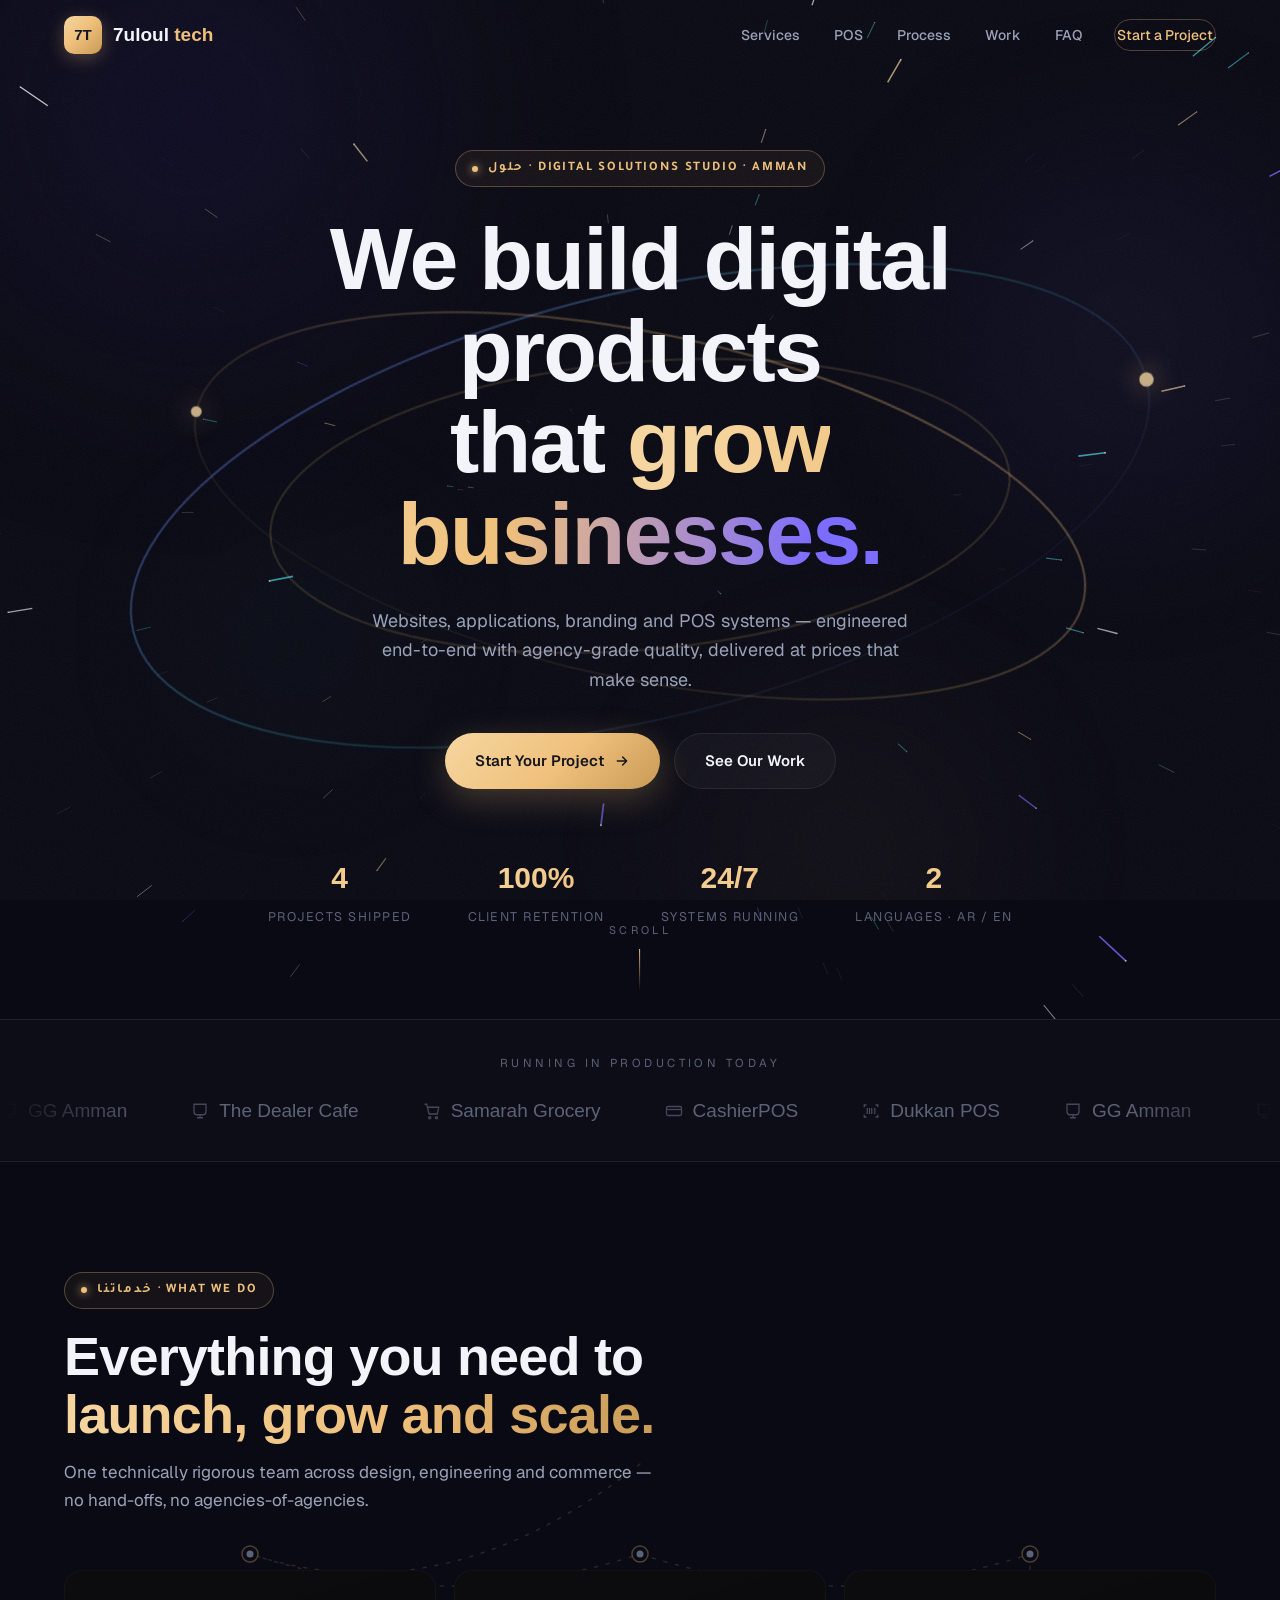
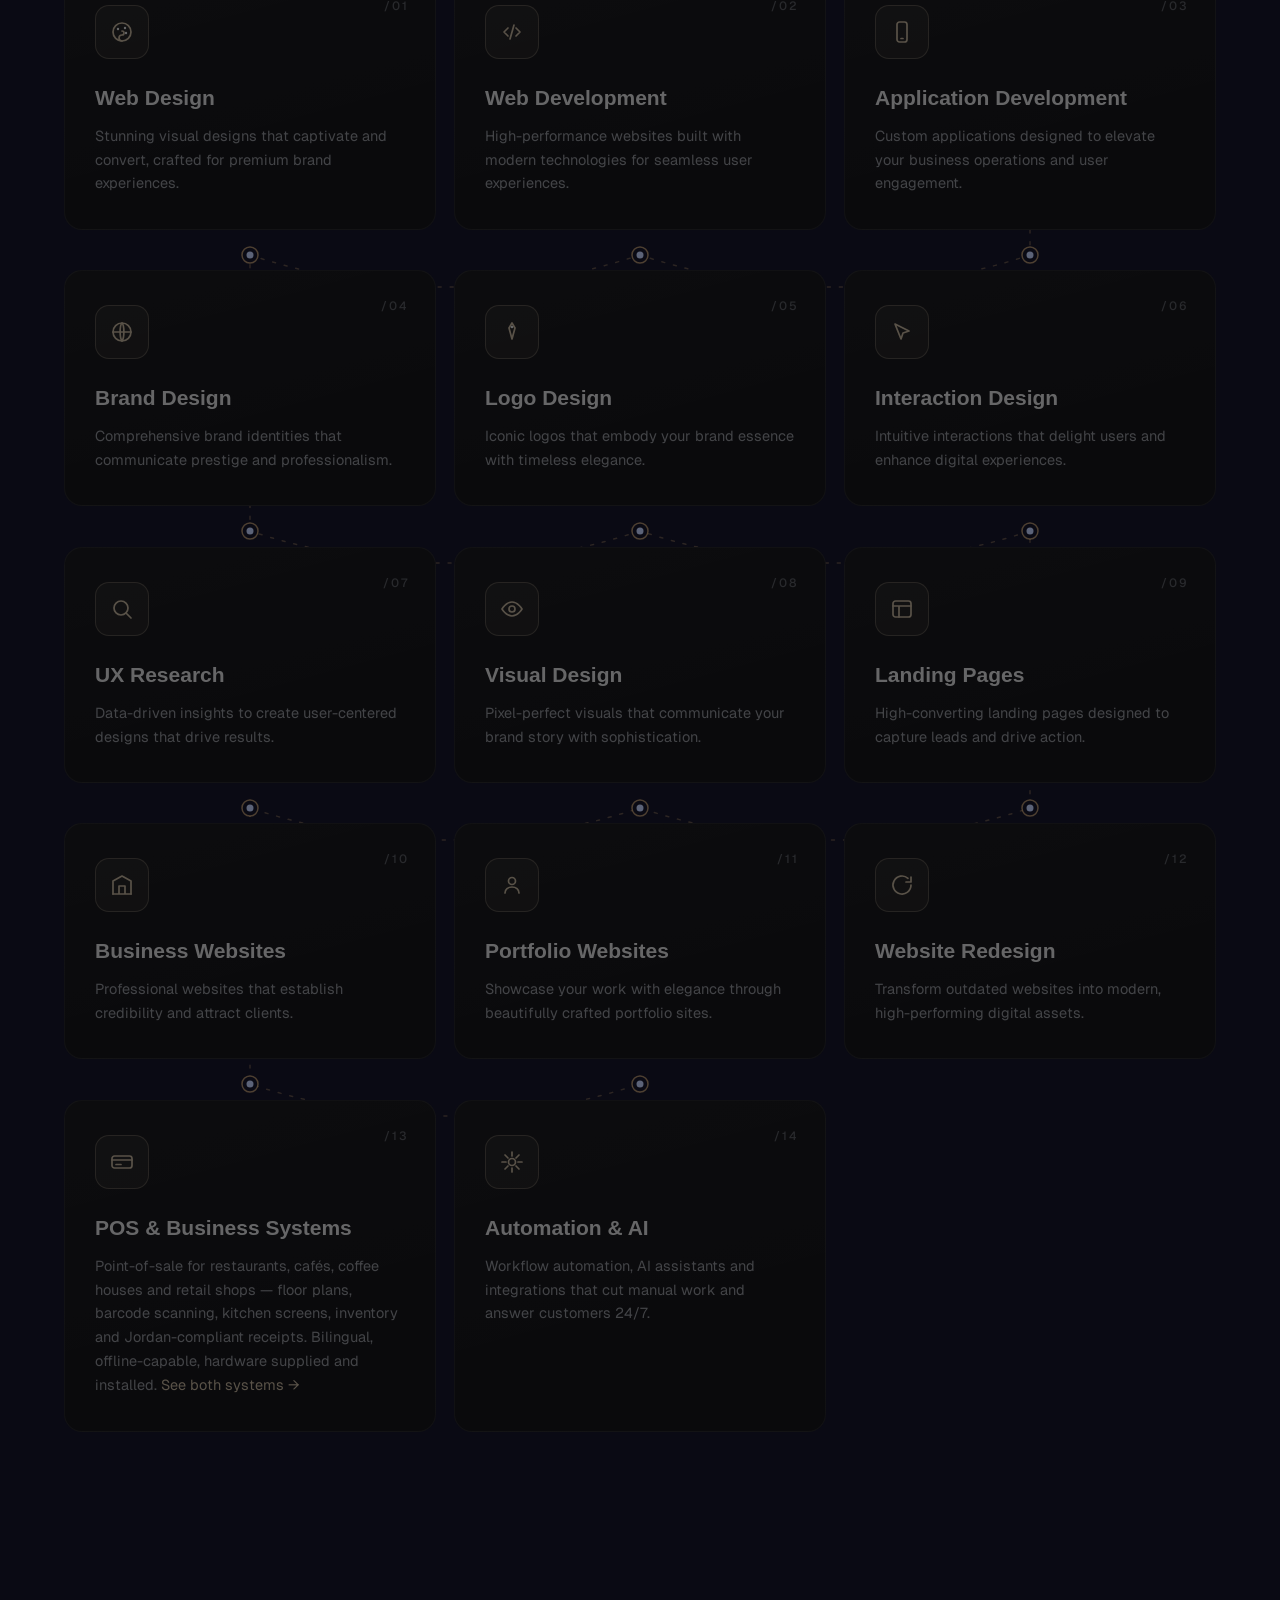
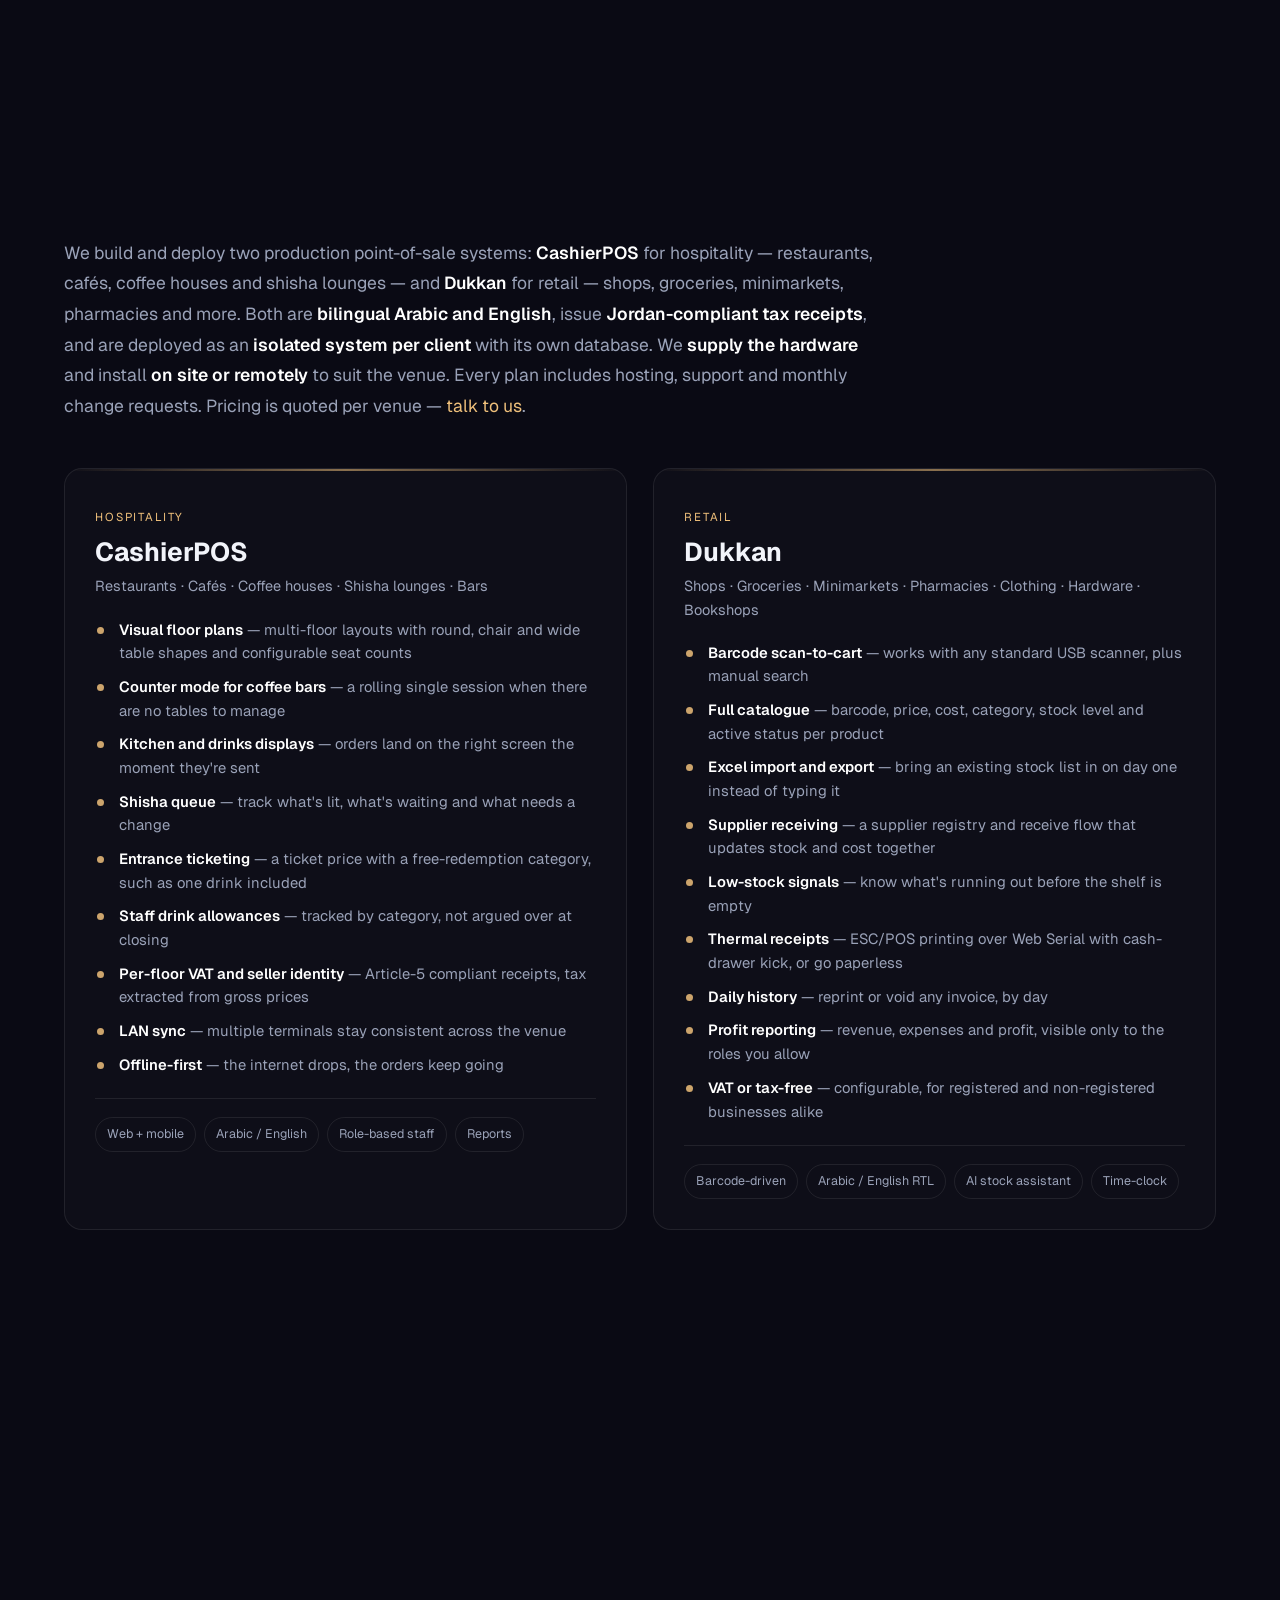
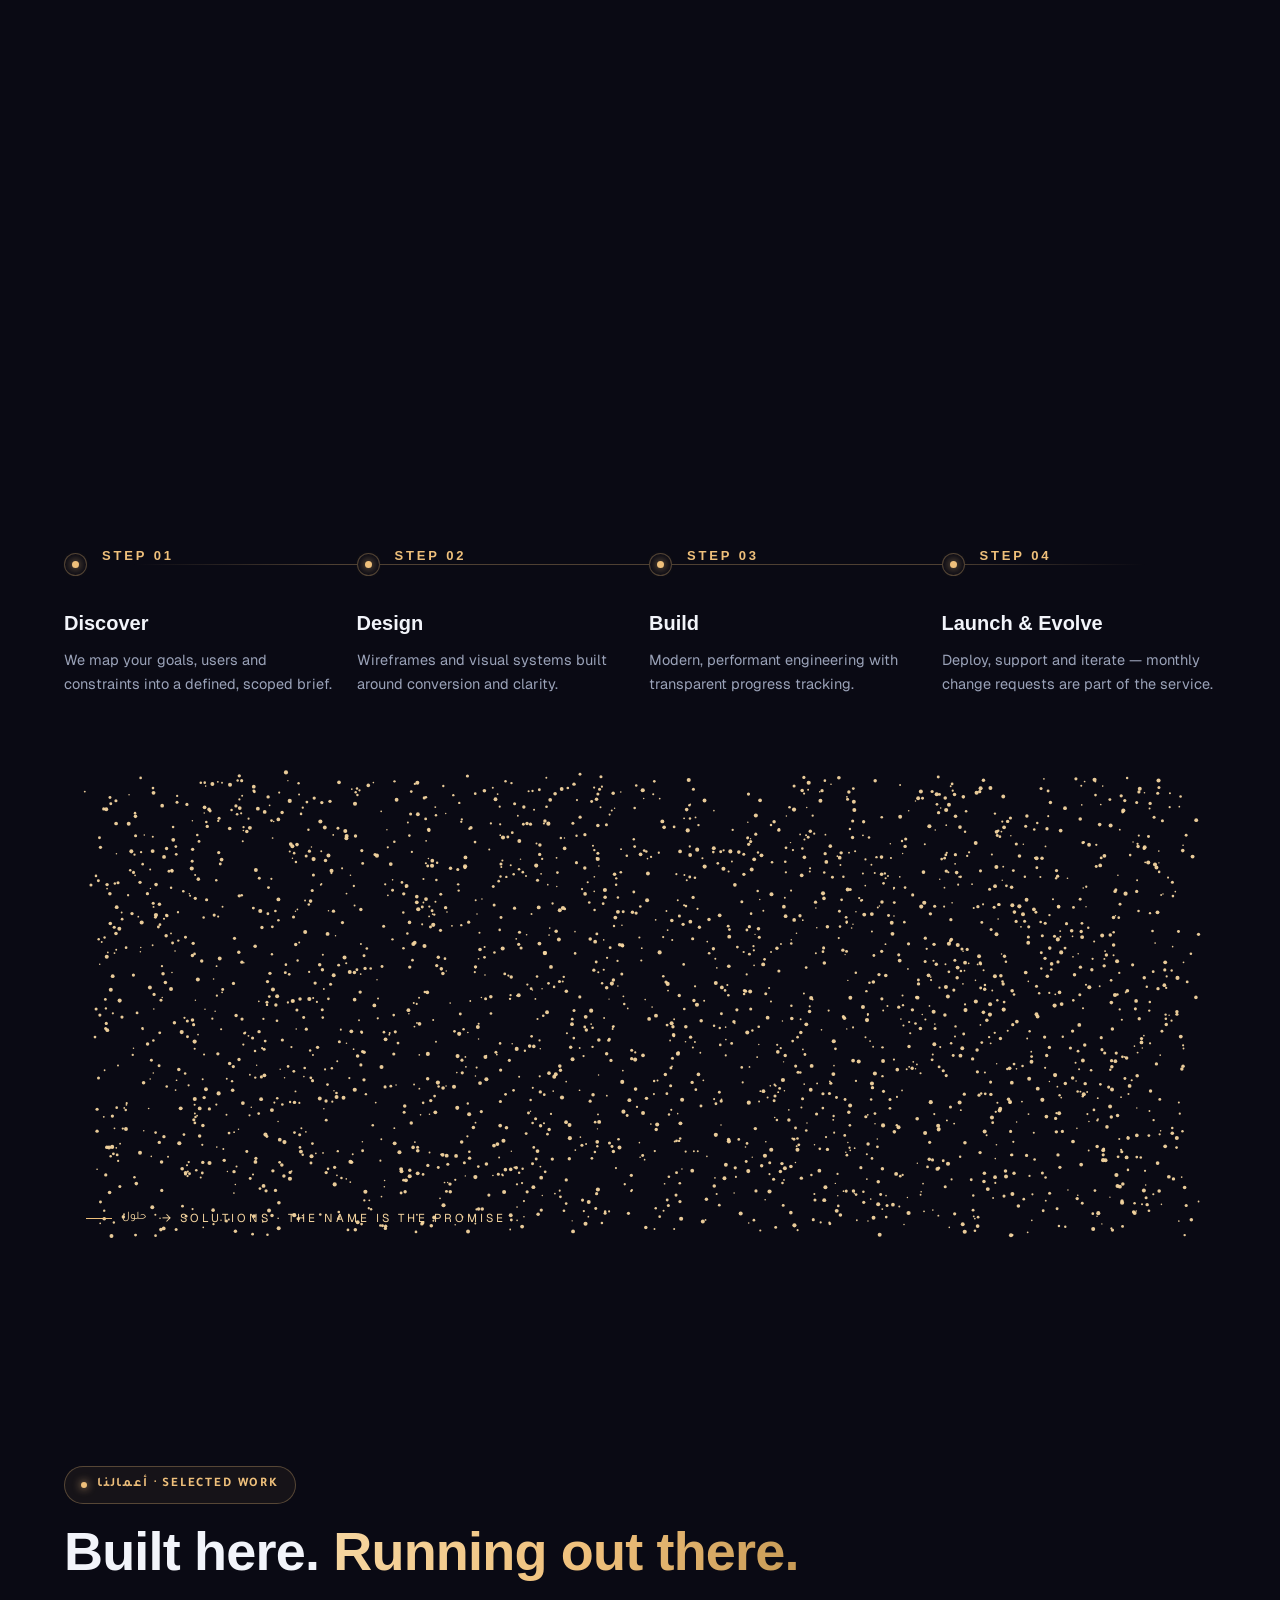
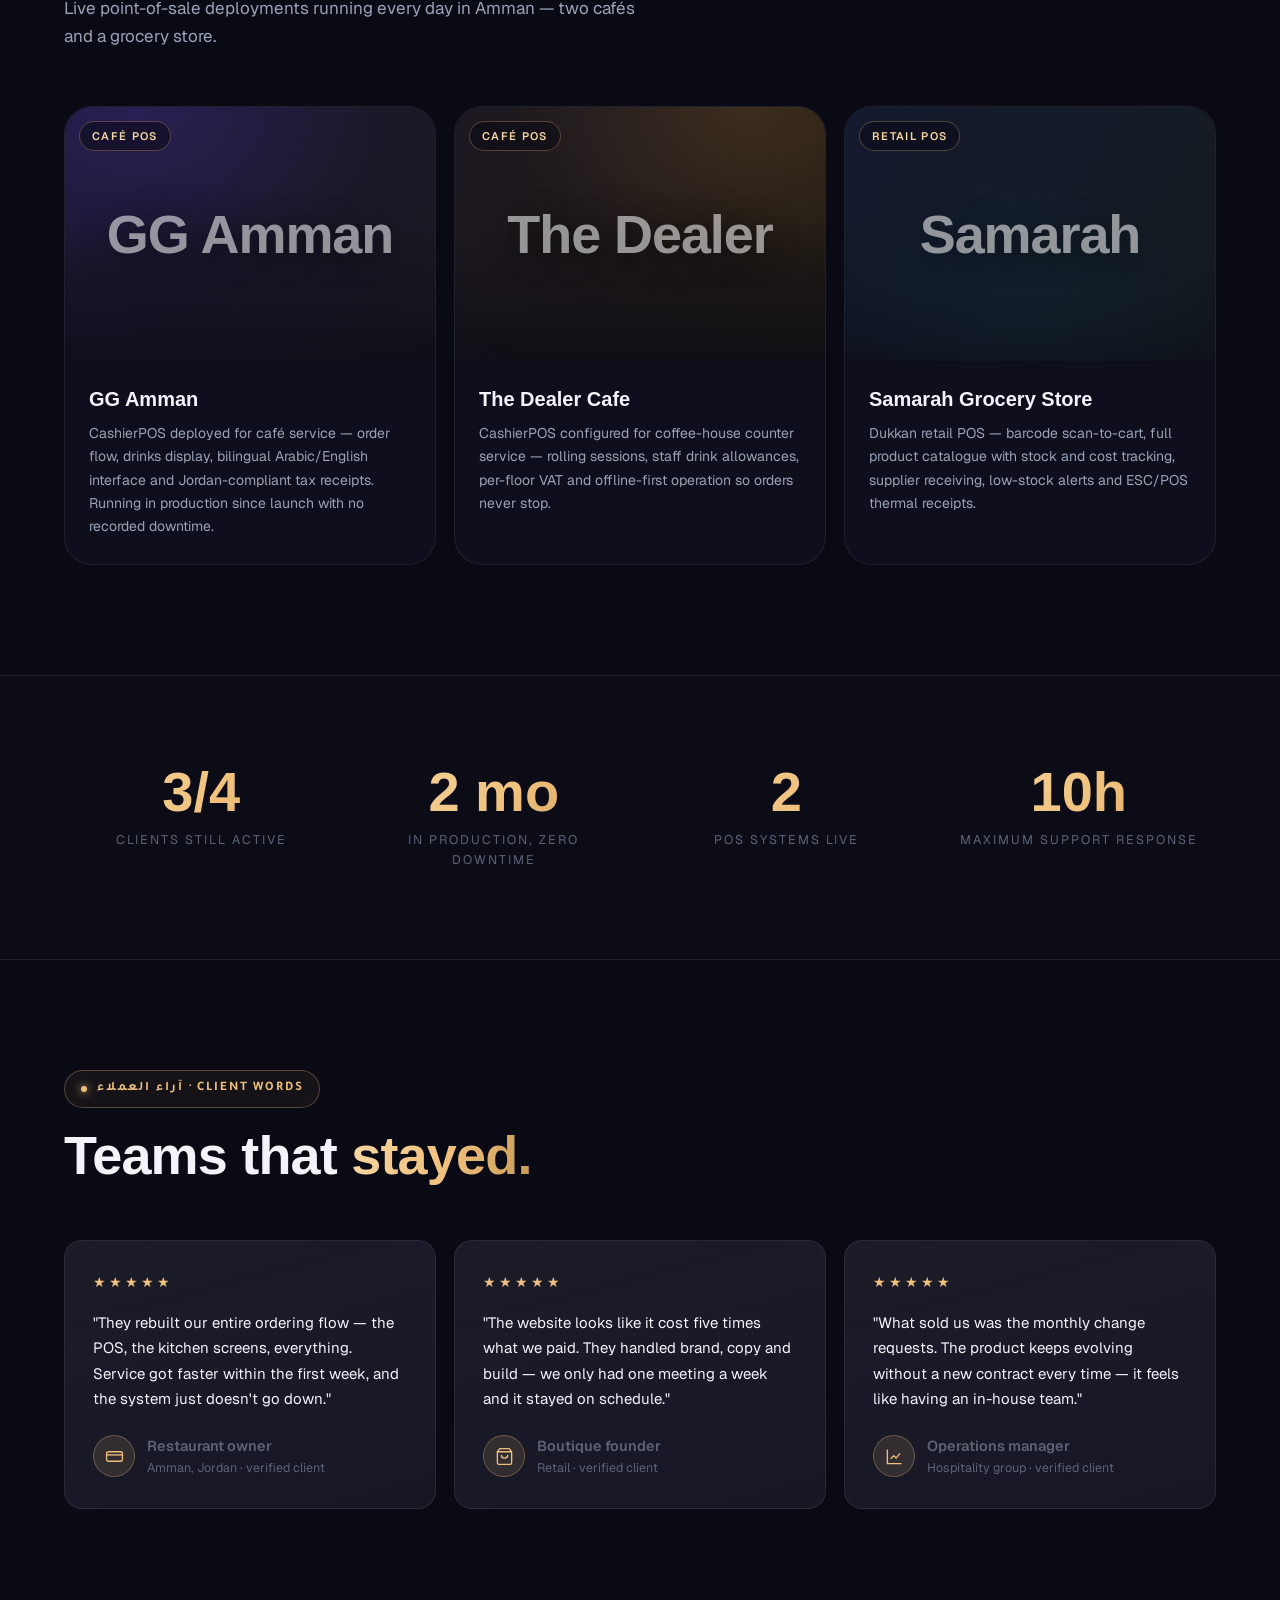
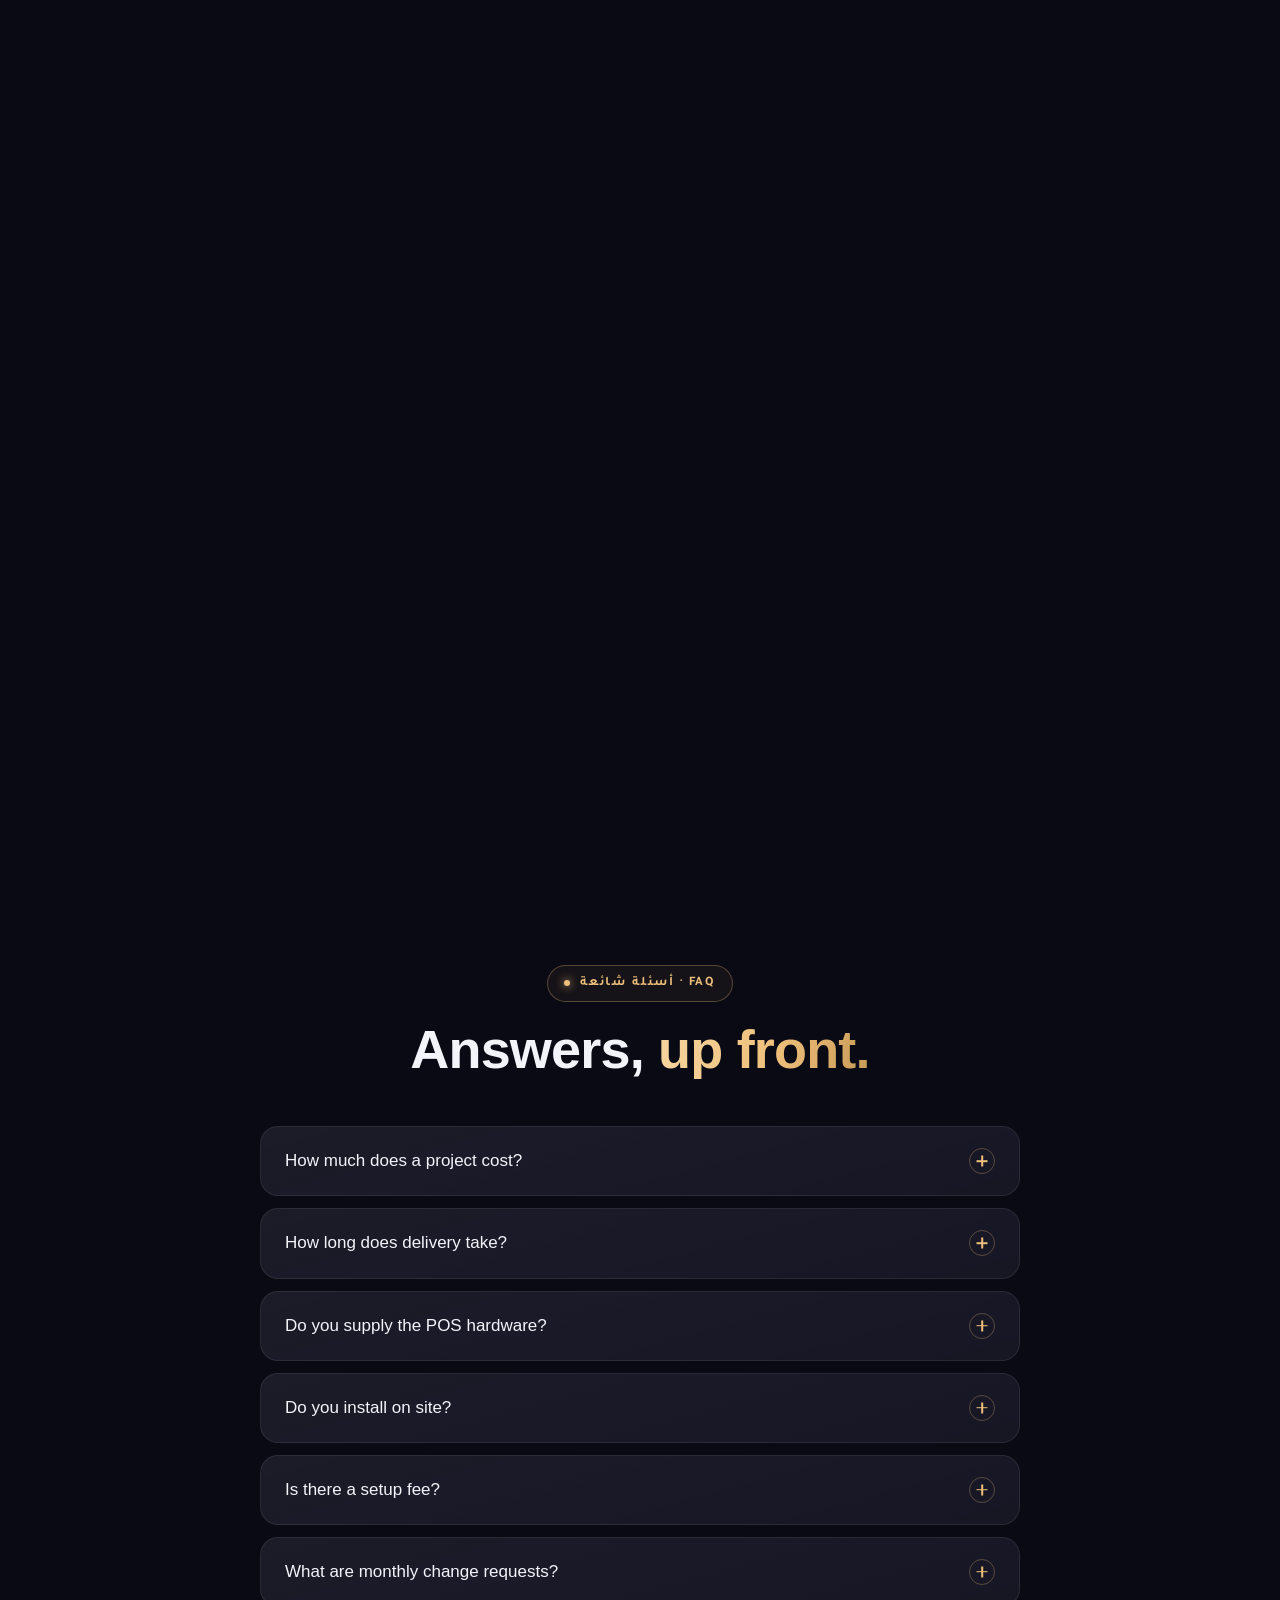
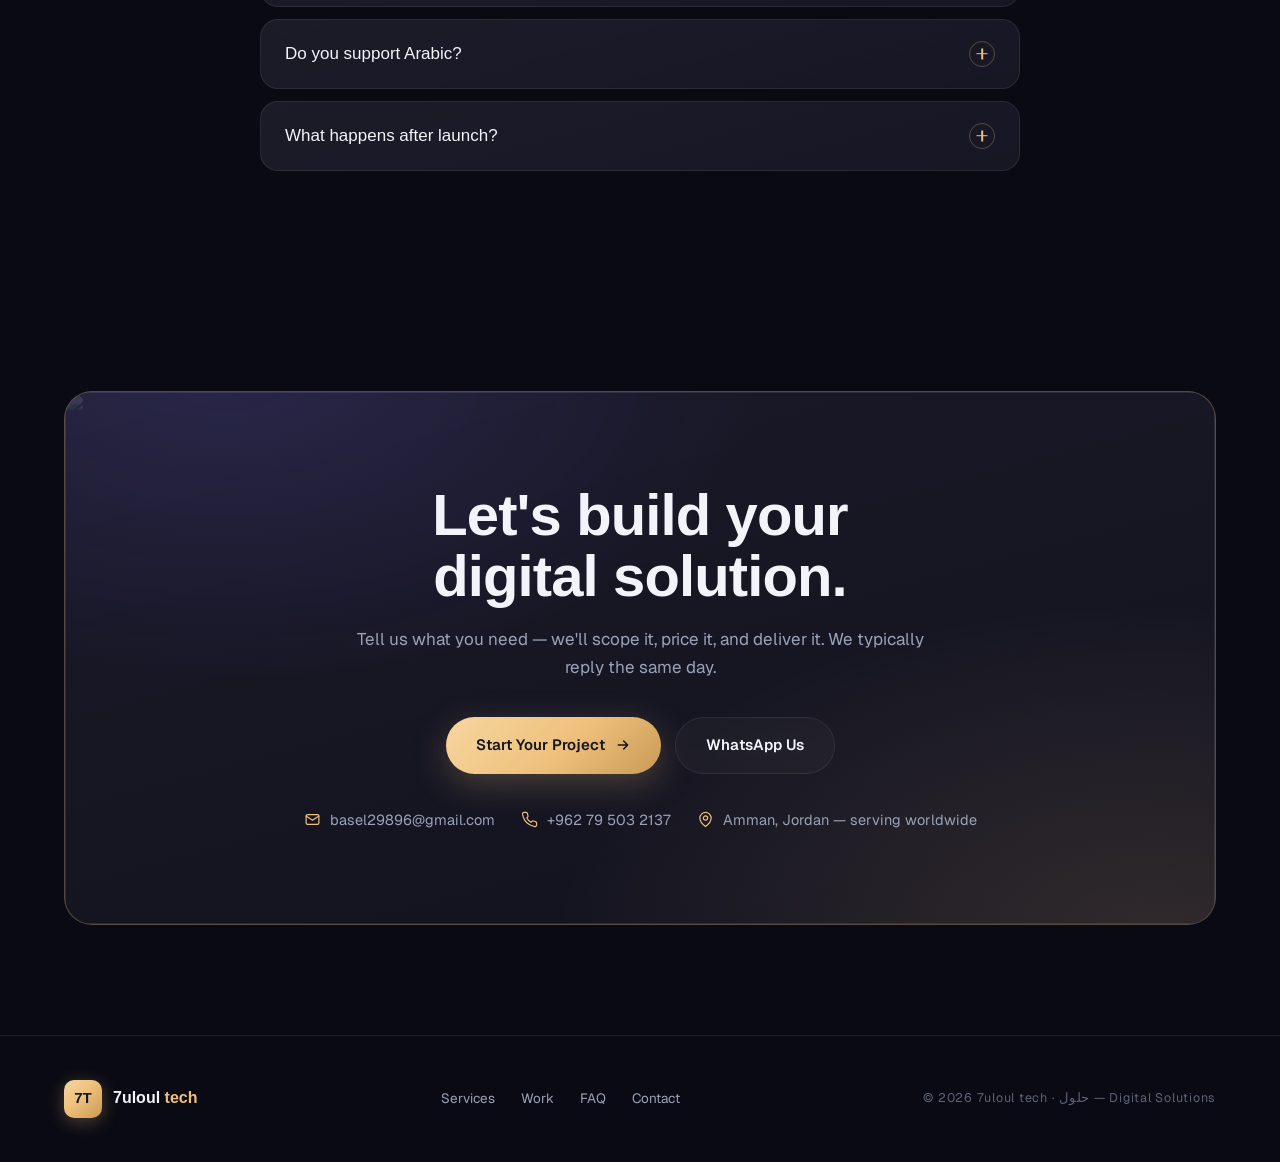
==== commit efd40d2e: "feat: GEO foundation — AI-crawler access, entity graph, dedicated POS pages Make the site retrievabl" ====
--- a/index.html
+++ b/index.html
@@ -1,14 +1,17 @@
 <!DOCTYPE html>
-<html lang="en">
+<html lang="en" class="is-loading">
 <head>
 <meta charset="UTF-8">
 <meta name="viewport" content="width=device-width, initial-scale=1.0">
-<title>7uloul tech — حلول | Digital Solutions Studio in Amman, Jordan</title>
-<meta name="description" content="7uloul tech is a premium digital-solutions studio in Amman, Jordan — websites, applications, branding, UX, and POS systems engineered for businesses that demand precision and scale.">
-<meta name="keywords" content="web design Amman, web development Jordan, POS systems, branding, UX design, app development, digital solutions, 7uloul tech, حلول رقمية, تصميم مواقع الأردن">
-<meta name="author" content="7uloul tech">
-<meta name="robots" content="index, follow">
-<meta name="theme-color" content="#12141f">
+<title>7uloultech — POS Systems for Restaurants, Cafés &amp; Shops | Amman, Jordan</title>
+<meta name="description" content="7uloultech builds POS systems for restaurants, cafés, coffee houses and retail shops in Jordan — plus websites, applications, branding and automation. Bilingual Arabic/English, offline-capable, Jordan VAT-compliant receipts. Hardware supplied, on-site or remote installation, ongoing support included. Based in Amman.">
+<meta name="keywords" content="POS system Jordan, POS system Amman, restaurant POS Jordan, coffee shop POS, cafe POS system, retail POS Amman, minimarket POS, pharmacy POS Jordan, barcode POS, Arabic POS system, نظام نقاط بيع الأردن, كاشير مطاعم, نظام كاشير عمان, web design Amman, web development Jordan, 7uloultech, حلول">
+<meta name="author" content="7uloultech">
+<meta name="robots" content="index, follow, max-snippet:-1, max-image-preview:large, max-video-preview:-1">
+<meta name="geo.region" content="JO-AM">
+<meta name="geo.placename" content="Amman">
+<link rel="alternate" type="text/plain" href="/llms.txt" title="llms.txt — plain-text summary for AI engines">
+<meta name="theme-color" content="#0A0A14">
 <link rel="canonical" href="https://basel29896-ctrl.github.io/7uloultech-site/">
 
 <!-- favicons -->
@@ -17,9 +20,9 @@
 
 <!-- Open Graph -->
 <meta property="og:type" content="website">
-<meta property="og:site_name" content="7uloul tech">
-<meta property="og:title" content="7uloul tech — Premium Digital Solutions Studio">
-<meta property="og:description" content="Websites, applications, branding, UX, and POS systems for ambitious businesses. Built in Amman, delivered worldwide.">
+<meta property="og:site_name" content="7uloultech">
+<meta property="og:title" content="7uloultech — POS Systems for Restaurants, Cafés & Shops">
+<meta property="og:description" content="POS for restaurants, cafés, coffee houses and retail shops — plus websites, apps, branding and automation. Bilingual Arabic/English, offline-capable, hardware supplied and installed. Amman, Jordan.">
 <meta property="og:url" content="https://basel29896-ctrl.github.io/7uloultech-site/">
 <meta property="og:image" content="https://basel29896-ctrl.github.io/7uloultech-site/assets/logo-board.svg">
 <meta property="og:locale" content="en_US">
@@ -27,1334 +30,2099 @@
 
 <!-- Twitter -->
 <meta name="twitter:card" content="summary_large_image">
-<meta name="twitter:title" content="7uloul tech — Premium Digital Solutions Studio">
-<meta name="twitter:description" content="Websites, applications, branding, UX, and POS systems. Built in Amman, delivered worldwide.">
+<meta name="twitter:title" content="7uloultech — POS Systems for Restaurants, Cafés & Shops">
+<meta name="twitter:description" content="POS for restaurants, cafés, coffee houses and retail shops. Bilingual Arabic/English, offline-capable, hardware supplied and installed. Amman, Jordan.">
 <meta name="twitter:image" content="https://basel29896-ctrl.github.io/7uloultech-site/assets/logo-board.svg">
 
-<!-- structured data: LocalBusiness -->
+<!-- ═══════════ structured data — entity graph ═══════════
+     Host appears in @id values below. When 7uloultech.com goes live,
+     find/replace the host string across this block. -->
 <script type="application/ld+json">
 {
   "@context": "https://schema.org",
-  "@type": "ProfessionalService",
-  "name": "7uloul tech",
-  "alternateName": "حلول",
-  "description": "Premium digital-solutions studio — web design, development, branding, UX, and POS systems.",
-  "url": "https://basel29896-ctrl.github.io/7uloultech-site/",
-  "image": "https://basel29896-ctrl.github.io/7uloultech-site/assets/logo-board.svg",
-  "email": "basel29896@gmail.com",
-  "telephone": "+962795032137",
-  "areaServed": "Worldwide",
-  "address": {
-    "@type": "PostalAddress",
-    "addressLocality": "Amman",
-    "addressCountry": "JO"
-  },
-  "knowsAbout": ["Web Design","Web Development","Application Development","Brand Design","UX Research","POS Systems"]
+  "@graph": [
+    {
+      "@type": "Organization",
+      "@id": "https://basel29896-ctrl.github.io/7uloultech-site/#org",
+      "name": "7uloultech",
+      "alternateName": ["7uloul tech", "حلول", "Hulool Tech"],
+      "legalName": "توافد الحلول لتكنولوجيا المعلومات",
+      "slogan": "We Bring Your Idea to Life",
+      "founder": [
+        { "@type": "Person", "name": "Basel" },
+        { "@type": "Person", "name": "Jameel" }
+      ],
+      "numberOfEmployees": { "@type": "QuantitativeValue", "value": 2 },
+      "description": "7uloultech (Arabic: حلول, meaning 'solutions') is a digital solutions company in Amman, Jordan building websites, applications, brand identities, automation and point-of-sale systems for restaurants, cafés, coffee houses and retail shops. Systems are bilingual Arabic/English and offline-capable.",
+      "url": "https://basel29896-ctrl.github.io/7uloultech-site/",
+      "logo": {
+        "@type": "ImageObject",
+        "url": "https://basel29896-ctrl.github.io/7uloultech-site/assets/logo-primary.svg"
+      },
+      "image": "https://basel29896-ctrl.github.io/7uloultech-site/assets/logo-board.svg",
+      "email": "basel29896@gmail.com",
+      "telephone": "+962795032137",
+      "foundingLocation": {
+        "@type": "Place",
+        "address": { "@type": "PostalAddress", "addressLocality": "Amman", "addressCountry": "JO" }
+      },
+      "address": {
+        "@type": "PostalAddress",
+        "addressLocality": "Amman",
+        "addressCountry": "JO"
+      },
+      "areaServed": [
+        { "@type": "Country", "name": "Jordan" },
+        { "@type": "Place", "name": "Worldwide" }
+      ],
+      "knowsLanguage": ["ar", "en"],
+      "knowsAbout": [
+        "Point of sale systems",
+        "Restaurant POS",
+        "Cafe and coffee shop POS",
+        "Retail POS",
+        "Barcode inventory management",
+        "Jordan VAT compliant invoicing",
+        "Web design",
+        "Web development",
+        "Mobile application development",
+        "Brand identity design",
+        "UX research",
+        "Workflow automation",
+        "AI assistants"
+      ],
+      "sameAs": [
+        "https://github.com/basel29896-ctrl"
+      ],
+      "contactPoint": [{
+        "@type": "ContactPoint",
+        "contactType": "sales",
+        "email": "basel29896@gmail.com",
+        "telephone": "+962795032137",
+        "availableLanguage": ["Arabic", "English"],
+        "areaServed": ["JO", "Worldwide"]
+      }]
+    },
+
+
+    {
+      "@type": "WebSite",
+      "@id": "https://basel29896-ctrl.github.io/7uloultech-site/#website",
+      "url": "https://basel29896-ctrl.github.io/7uloultech-site/",
+      "name": "7uloultech",
+      "publisher": { "@id": "https://basel29896-ctrl.github.io/7uloultech-site/#org" },
+      "inLanguage": ["en", "ar"]
+    },
+
+    {
+      "@type": "SoftwareApplication",
+      "@id": "https://basel29896-ctrl.github.io/7uloultech-site/#cashierpos",
+      "name": "CashierPOS",
+      "applicationCategory": "BusinessApplication",
+      "applicationSubCategory": "Point of Sale",
+      "operatingSystem": "Web browser, Android, iOS",
+      "description": "Hospitality point-of-sale system for restaurants, cafés, coffee houses and shisha lounges. Visual multi-floor table plans, counter-service mode, kitchen and drinks display screens, shisha queue, entrance ticketing, staff drink allowances, service charge, LAN multi-terminal sync, and Jordan-compliant Article-5 tax receipts with per-floor VAT. Offline-first, bilingual Arabic/English, role-based staff permissions enforced server-side.",
+      "author": { "@id": "https://basel29896-ctrl.github.io/7uloultech-site/#org" },
+      "provider": { "@id": "https://basel29896-ctrl.github.io/7uloultech-site/#org" },
+      "inLanguage": ["ar", "en"],
+      "featureList": [
+        "Visual floor plans with configurable table shapes and seat counts",
+        "Multi-floor configuration with per-floor VAT and legal seller identity",
+        "Counter-service and table-service modes",
+        "Kitchen display and drinks display screens",
+        "Shisha queue management",
+        "Entrance ticketing with free-redemption category",
+        "Staff free-drinks allowance tracking",
+        "Configurable service charge on top of tax",
+        "Jordan Article-5 compliant tax receipts",
+        "LAN network sync across terminals",
+        "Role-based accounts with server-enforced permissions",
+        "Inventory, invoice history and revenue reporting",
+        "Offline-first operation"
+      ],
+      "offers": {
+        "@type": "Offer",
+        "availability": "https://schema.org/InStock",
+        "priceCurrency": "JOD",
+        "priceSpecification": {
+          "@type": "PriceSpecification",
+          "priceCurrency": "JOD",
+          "description": "Subscription pricing quoted per venue on request. The subscription includes setup, hardware supply, installation, hosting, support and monthly change requests, with no separate setup fee."
+        },
+        "seller": { "@id": "https://basel29896-ctrl.github.io/7uloultech-site/#org" }
+      }
+    },
+
+    {
+      "@type": "SoftwareApplication",
+      "@id": "https://basel29896-ctrl.github.io/7uloultech-site/#dukkan",
+      "name": "Dukkan",
+      "applicationCategory": "BusinessApplication",
+      "applicationSubCategory": "Point of Sale",
+      "operatingSystem": "Web browser",
+      "description": "Retail point-of-sale system for shops, groceries, minimarkets, pharmacies, clothing, hardware and bookshops. Barcode scan-to-cart with any USB scanner, product catalogue with stock and cost tracking, Excel import and export, supplier receiving, low-stock signals, daily invoice history with reprint and void, profit reporting, admin AI inventory assistant, and ESC/POS thermal printing with cash-drawer kick. Bilingual Arabic/English with RTL support.",
+      "author": { "@id": "https://basel29896-ctrl.github.io/7uloultech-site/#org" },
+      "provider": { "@id": "https://basel29896-ctrl.github.io/7uloultech-site/#org" },
+      "inLanguage": ["ar", "en"],
+      "featureList": [
+        "Barcode scan-to-cart with USB keyboard-wedge scanners",
+        "Product catalogue with barcode, price, cost, category and stock",
+        "Excel catalogue import and export",
+        "Supplier registry and receive-stock flow",
+        "Low-stock signals",
+        "Discounts and cash keypad",
+        "Daily invoice history with reprint and void",
+        "Revenue, expenses and profit reporting",
+        "Admin AI assistant for inventory insights",
+        "ESC/POS thermal printing over Web Serial with cash-drawer kick",
+        "Configurable VAT or fully tax-free mode",
+        "Arabic and English runtime toggle, RTL aware",
+        "Role-based users with staff time-clock"
+      ],
+      "offers": {
+        "@type": "Offer",
+        "availability": "https://schema.org/InStock",
+        "priceCurrency": "JOD",
+        "priceSpecification": {
+          "@type": "PriceSpecification",
+          "priceCurrency": "JOD",
+          "description": "Subscription pricing quoted per venue on request. The subscription includes setup, hardware supply, installation, hosting, support and monthly change requests, with no separate setup fee."
+        },
+        "seller": { "@id": "https://basel29896-ctrl.github.io/7uloultech-site/#org" }
+      }
+    },
+
+    {
+      "@type": "Service",
+      "@id": "https://basel29896-ctrl.github.io/7uloultech-site/#service-pos",
+      "name": "POS system design, deployment and support",
+      "serviceType": "Point of sale system implementation",
+      "provider": { "@id": "https://basel29896-ctrl.github.io/7uloultech-site/#org" },
+      "areaServed": [{ "@type": "Country", "name": "Jordan" }, { "@type": "Place", "name": "Worldwide" }],
+      "description": "End-to-end POS delivery for restaurants, cafés, coffee houses, shisha lounges, groceries, minimarkets, pharmacies and retail shops. 7uloultech supplies the hardware (barcode scanners, thermal receipt printers and terminals) and installs on site or remotely depending on client need. The subscription covers setup, hosting, support and monthly change requests — two change requests per month on the base tier, more on higher tiers — with no separate setup fee. Each client receives an isolated deployment and database. Typical deployment 4–8 weeks.",
+      "audience": {
+        "@type": "BusinessAudience",
+        "name": "Restaurants, cafés, coffee houses, shisha lounges, groceries, minimarkets, pharmacies, clothing shops, hardware stores and bookshops"
+      },
+      "hasOfferCatalog": {
+        "@type": "OfferCatalog",
+        "name": "POS products",
+        "itemListElement": [
+          { "@type": "Offer", "itemOffered": { "@id": "https://basel29896-ctrl.github.io/7uloultech-site/#cashierpos" } },
+          { "@type": "Offer", "itemOffered": { "@id": "https://basel29896-ctrl.github.io/7uloultech-site/#dukkan" } }
+        ]
+      }
+    },
+
+    {
+      "@type": "Service",
+      "@id": "https://basel29896-ctrl.github.io/7uloultech-site/#service-web",
+      "name": "Web design and development",
+      "serviceType": "Website design and development",
+      "provider": { "@id": "https://basel29896-ctrl.github.io/7uloultech-site/#org" },
+      "areaServed": [{ "@type": "Country", "name": "Jordan" }, { "@type": "Place", "name": "Worldwide" }],
+      "description": "Business websites, landing pages, portfolio sites and redesigns. Landing sites typically ship in 1–2 weeks. Bilingual Arabic/English with RTL support."
+    },
+
+    {
+      "@type": "Service",
+      "@id": "https://basel29896-ctrl.github.io/7uloultech-site/#service-apps",
+      "name": "Application development",
+      "serviceType": "Custom web and mobile application development",
+      "provider": { "@id": "https://basel29896-ctrl.github.io/7uloultech-site/#org" },
+      "areaServed": [{ "@type": "Country", "name": "Jordan" }, { "@type": "Place", "name": "Worldwide" }],
+      "description": "Custom web and mobile applications built on React, Node.js and PostgreSQL, deployed to isolated per-client environments with monitoring and backups."
+    },
+
+    {
+      "@type": "Service",
+      "@id": "https://basel29896-ctrl.github.io/7uloultech-site/#service-brand",
+      "name": "Brand and UX design",
+      "serviceType": "Brand identity and user experience design",
+      "provider": { "@id": "https://basel29896-ctrl.github.io/7uloultech-site/#org" },
+      "areaServed": [{ "@type": "Country", "name": "Jordan" }, { "@type": "Place", "name": "Worldwide" }],
+      "description": "Brand identity systems, logo design, visual design, UX research and interaction design."
+    },
+
+    {
+      "@type": "Service",
+      "@id": "https://basel29896-ctrl.github.io/7uloultech-site/#service-automation",
+      "name": "Automation and AI",
+      "serviceType": "Workflow automation and AI integration",
+      "provider": { "@id": "https://basel29896-ctrl.github.io/7uloultech-site/#org" },
+      "areaServed": [{ "@type": "Country", "name": "Jordan" }, { "@type": "Place", "name": "Worldwide" }],
+      "description": "Workflow automation, AI assistants and system integrations that remove repetitive work and answer customers around the clock."
+    },
+
+    {
+      "@type": "FAQPage",
+      "@id": "https://basel29896-ctrl.github.io/7uloultech-site/#faqpage",
+      "isPartOf": { "@id": "https://basel29896-ctrl.github.io/7uloultech-site/#website" },
+      "mainEntity": [
+        {
+          "@type": "Question",
+          "name": "Does 7uloultech build POS systems for coffee shops and cafés?",
+          "acceptedAnswer": {
+            "@type": "Answer",
+            "text": "Yes. Coffee houses and cafés are served by CashierPOS, which supports counter-service mode (a rolling single session suited to a coffee bar) as well as table-service mode with a visual floor plan. It includes a drinks display screen, staff drink allowances, service charge, and Jordan-compliant tax receipts."
+          }
+        },
+        {
+          "@type": "Question",
+          "name": "Does 7uloultech build POS systems for retail shops?",
+          "acceptedAnswer": {
+            "@type": "Answer",
+            "text": "Yes. Retail shops, groceries, minimarkets, pharmacies, clothing stores, hardware stores and bookshops are served by Dukkan, a barcode-driven retail POS with catalogue management, Excel import, supplier receiving and ESC/POS thermal receipt printing."
+          }
+        },
+        {
+          "@type": "Question",
+          "name": "How much does a POS system from 7uloultech cost?",
+          "acceptedAnswer": {
+            "@type": "Answer",
+            "text": "Pricing is quoted per venue rather than published, because it depends on scope, number of terminals and hardware. The POS subscription includes setup, hardware supply, installation, hosting, support and monthly change requests, with no separate setup fee. Every quote is fixed before work begins. Contact 7uloultech on +962 79 503 2137 or basel29896@gmail.com for a quote."
+          }
+        },
+        {
+          "@type": "Question",
+          "name": "How long does a POS deployment take?",
+          "acceptedAnswer": {
+            "@type": "Answer",
+            "text": "A typical POS deployment runs 4 to 8 weeks depending on scope. Landing sites ship in 1 to 2 weeks. Clients see progress weekly rather than only at the end."
+          }
+        },
+        {
+          "@type": "Question",
+          "name": "Does the POS work in Arabic?",
+          "acceptedAnswer": {
+            "@type": "Answer",
+            "text": "Yes. Both POS products have a full Arabic and English runtime toggle with RTL-aware layouts, Arabic receipt labels and Arabic-language support."
+          }
+        },
+        {
+          "@type": "Question",
+          "name": "Does the POS keep working without internet?",
+          "acceptedAnswer": {
+            "@type": "Answer",
+            "text": "Yes. The hospitality POS is offline-first and continues taking orders during connectivity loss."
+          }
+        },
+        {
+          "@type": "Question",
+          "name": "Is the POS compliant with Jordanian VAT requirements?",
+          "acceptedAnswer": {
+            "@type": "Answer",
+            "text": "Yes. Receipts carry Article-5 seller identity including name, location and tax number. VAT is extracted from gross tax-inclusive prices and can be set per floor. A fully tax-free mode is available for businesses that are not VAT-registered."
+          }
+        },
+        {
+          "@type": "Question",
+          "name": "Can the POS print to a thermal receipt printer?",
+          "acceptedAnswer": {
+            "@type": "Answer",
+            "text": "Yes. Dukkan prints ESC/POS thermal receipts over Web Serial and can trigger a cash-drawer kick. Paperless completion is also supported."
+          }
+        },
+        {
+          "@type": "Question",
+          "name": "Does 7uloultech supply the POS hardware?",
+          "acceptedAnswer": {
+            "@type": "Answer",
+            "text": "Yes. 7uloultech supplies the hardware as part of the package, including barcode scanners, ESC/POS thermal receipt printers and terminals. Clients do not need to source equipment separately."
+          }
+        },
+        {
+          "@type": "Question",
+          "name": "Does 7uloultech install the POS on site?",
+          "acceptedAnswer": {
+            "@type": "Answer",
+            "text": "Yes. Installation is done on site or remotely depending on what the client needs. On-site installation is available in Amman and across Jordan."
+          }
+        },
+        {
+          "@type": "Question",
+          "name": "Is there a setup fee for the POS?",
+          "acceptedAnswer": {
+            "@type": "Answer",
+            "text": "No. There is no separate setup fee. Setup is included in the subscription or purchase."
+          }
+        },
+        {
+          "@type": "Question",
+          "name": "How many change requests are included per month?",
+          "acceptedAnswer": {
+            "@type": "Answer",
+            "text": "Two change requests per month are included on the base tier, with more included on higher subscription tiers."
+          }
+        },
+        {
+          "@type": "Question",
+          "name": "Who are 7uloultech's clients?",
+          "acceptedAnswer": {
+            "@type": "Answer",
+            "text": "7uloultech's POS systems are live at GG Amman and The Dealer Cafe (café and coffee-house point of sale) and Samarah grocery store (retail point of sale). Three systems have been running in production for three months with no recorded downtime, and all four of 7uloultech's clients remain active."
+          }
+        },
+        {
+          "@type": "Question",
+          "name": "What are monthly change requests?",
+          "acceptedAnswer": {
+            "@type": "Answer",
+            "text": "Every plan includes adjustments each month — new features, content changes and tweaks. Two change requests per month are included on the base tier, with more on higher tiers. The product keeps evolving as part of the service instead of becoming a new project each time."
+          }
+        },
+        {
+          "@type": "Question",
+          "name": "What happens after launch?",
+          "acceptedAnswer": {
+            "@type": "Answer",
+            "text": "Support continues: monitoring, backups, on-call support and the monthly change requests included in the plan."
+          }
+        }
+      ]
+    }
+  ]
 }
 </script>
+
+<!-- fonts: Clash Display (display) + Geist (body) + Tajawal (Arabic) -->
 <link rel="preconnect" href="https://fonts.googleapis.com">
 <link rel="preconnect" href="https://fonts.gstatic.com" crossorigin>
-<link href="https://fonts.googleapis.com/css2?family=Syne:wght@600;700;800&family=Manrope:wght@300;400;500;600;700&family=Tajawal:wght@500;700;900&family=Cormorant+Garamond:ital,wght@1,500;1,600&display=swap" rel="stylesheet">
+<link rel="preconnect" href="https://api.fontshare.com" crossorigin>
+<link href="https://api.fontshare.com/v2/css?f[]=clash-display@500,600,700&display=swap" rel="stylesheet">
+<link href="https://fonts.googleapis.com/css2?family=Geist:wght@300;400;500;600;700&family=Tajawal:wght@500;700&display=swap" rel="stylesheet">
+
 <style>
-  :root{
-    --bg:#12141f;
-    --bg-soft:#141d33;
-    --panel:#16213e;
-    --panel-2:#1d2b4d;
-    --line:rgba(255,255,255,.07);
-    --line-strong:rgba(239,192,123,.26);
-    --text:#dde3f0;
-    --muted:#8b93a8;
-    --faint:#5d6478;
-    --gold:#efc07b;        /* warm gold — luminous accent */
-    --gold-2:#d9a85c;      /* deep gold — keeps dark text readable */
-    --gold-soft:#f4d4a0;   /* light sand — highlight */
-    --plum:#0f3460;        /* royal blue — depth/atmosphere */
-    --sage:#5a7a9e;        /* steel blue — secondary accent */
-    --glow:rgba(239,192,123,.45);
-    --r:18px;
+/* ════════════════════════ DESIGN TOKENS ════════════════════════
+   Edit colors here. Gold = brand accent; violet/cyan = aurora glow. */
+:root{
+  --bg:#0A0A14;             /* near-black navy */
+  --bg-2:#0E0E1C;           /* raised background */
+  --panel:rgba(255,255,255,.035);
+  --panel-2:rgba(255,255,255,.06);
+  --line:rgba(255,255,255,.08);
+  --line-strong:rgba(239,192,123,.3);
+  --text:#F2F4FA;
+  --muted:#9aa2b8;
+  --faint:#5c6378;
+
+  --gold:#EFC07B;
+  --gold-soft:#F6D6A0;
+  --gold-deep:#c79a55;
+  --violet:#7C6CFF;
+  --cyan:#4ED4E0;
+
+  --font-d:'Clash Display',sans-serif;
+  --font-b:'Geist',sans-serif;
+  --font-ar:'Tajawal',sans-serif;
+
+  --r:18px;
+  --r-lg:28px;
+  --ease:cubic-bezier(.22,1,.36,1);
+}
+
+*{margin:0;padding:0;box-sizing:border-box}
+html{scroll-behavior:smooth}
+body{
+  background:var(--bg);
+  color:var(--text);
+  font-family:var(--font-b);
+  font-size:16px;line-height:1.65;
+  overflow-x:hidden;
+  -webkit-font-smoothing:antialiased;
+}
+::selection{background:var(--gold);color:#101018}
+
+/* ════════════════════════ ATMOSPHERE ════════════════════════ */
+/* fixed aurora wash — violet/blue/gold glows drifting slowly */
+.aurora{
+  position:fixed;inset:0;z-index:0;pointer-events:none;overflow:hidden;
+}
+.aurora i{
+  position:absolute;border-radius:50%;filter:blur(90px);opacity:.5;
+  will-change:transform;
+}
+.aurora i:nth-child(1){width:54vw;height:54vw;left:-12vw;top:-18vw;background:radial-gradient(circle,#1b1440,transparent 65%);animation:drift1 26s ease-in-out infinite alternate}
+.aurora i:nth-child(2){width:44vw;height:44vw;right:-10vw;top:6vh;background:radial-gradient(circle,rgba(124,108,255,.20),transparent 65%);animation:drift2 32s ease-in-out infinite alternate}
+.aurora i:nth-child(3){width:40vw;height:40vw;right:14vw;bottom:-16vw;background:radial-gradient(circle,rgba(239,192,123,.12),transparent 65%);animation:drift1 38s ease-in-out infinite alternate-reverse}
+.aurora i:nth-child(4){width:30vw;height:30vw;left:8vw;bottom:8vh;background:radial-gradient(circle,rgba(78,212,224,.10),transparent 65%);animation:drift2 29s ease-in-out infinite alternate-reverse}
+@keyframes drift1{from{transform:translate(0,0) scale(1)}to{transform:translate(6vw,4vh) scale(1.15)}}
+@keyframes drift2{from{transform:translate(0,0) scale(1.1)}to{transform:translate(-5vw,-4vh) scale(.95)}}
+
+/* film grain */
+body::after{
+  content:"";position:fixed;inset:0;z-index:1;pointer-events:none;opacity:.05;
+  background-image:url("data:image/svg+xml,%3Csvg xmlns='http://www.w3.org/2000/svg' width='140' height='140'%3E%3Cfilter id='n'%3E%3CfeTurbulence type='fractalNoise' baseFrequency='.85' numOctaves='3'/%3E%3C/filter%3E%3Crect width='100%25' height='100%25' filter='url(%23n)'/%3E%3C/svg%3E");
+}
+
+/* mouse-follow gradient glow */
+#cursor-glow{
+  position:fixed;width:520px;height:520px;border-radius:50%;z-index:1;
+  pointer-events:none;opacity:0;transition:opacity .6s;
+  background:radial-gradient(circle,rgba(239,192,123,.07) 0%,rgba(124,108,255,.05) 35%,transparent 70%);
+  transform:translate(-50%,-50%);will-change:left,top;
+}
+
+.wrap{max-width:1200px;margin:0 auto;padding:0 24px;position:relative;z-index:2}
+section{position:relative;padding:110px 0}
+
+/* ════════════════════════ TYPE SYSTEM ════════════════════════ */
+.tag{
+  display:inline-flex;align-items:center;gap:10px;
+  font-family:var(--font-ar);font-weight:700;font-size:13px;
+  letter-spacing:.14em;text-transform:uppercase;color:var(--gold);
+  border:1px solid var(--line-strong);border-radius:999px;
+  padding:7px 16px;background:rgba(239,192,123,.05);
+}
+.tag::before{content:"";width:6px;height:6px;border-radius:50%;background:var(--gold);box-shadow:0 0 8px var(--gold)}
+h2.sec-title{
+  font-family:var(--font-d);font-weight:600;
+  font-size:clamp(32px,4.6vw,54px);line-height:1.08;letter-spacing:-.015em;
+  margin:18px 0 14px;
+}
+h2.sec-title em{
+  font-style:normal;
+  background:linear-gradient(100deg,var(--gold-soft),var(--gold) 55%,var(--gold-deep));
+  -webkit-background-clip:text;background-clip:text;color:transparent;
+}
+.sec-sub{color:var(--muted);font-size:17px;max-width:600px}
+
+/* reveal system — staggered entrances via inline --d */
+.rv{opacity:0;transform:translateY(34px);transition:opacity .9s var(--ease),transform .9s var(--ease);transition-delay:var(--d,0s)}
+.rv.in{opacity:1;transform:none}
+
+/* focus visibility */
+a:focus-visible,button:focus-visible{outline:2px solid var(--gold);outline-offset:3px;border-radius:6px}
+
+/* ════════════════════════ BUTTONS ════════════════════════ */
+.btn{
+  position:relative;display:inline-flex;align-items:center;gap:10px;
+  font-family:var(--font-b);font-weight:600;font-size:15px;
+  padding:15px 30px;border-radius:999px;text-decoration:none;cursor:pointer;
+  border:0;min-height:48px;overflow:hidden;
+  transition:transform .3s var(--ease),box-shadow .3s var(--ease),background .3s,color .3s,border-color .3s;
+}
+.btn-gold{
+  background:linear-gradient(135deg,var(--gold-soft),var(--gold) 55%,var(--gold-deep));
+  color:#15151f;box-shadow:0 10px 34px rgba(239,192,123,.25);
+}
+.btn-gold::before{   /* sweeping shine */
+  content:"";position:absolute;top:0;left:-80%;width:60%;height:100%;
+  background:linear-gradient(105deg,transparent,rgba(255,255,255,.5),transparent);
+  transform:skewX(-20deg);transition:left .6s var(--ease);
+}
+.btn-gold:hover{transform:translateY(-3px);box-shadow:0 16px 44px rgba(239,192,123,.4)}
+.btn-gold:hover::before{left:120%}
+.btn-ghost{
+  background:rgba(255,255,255,.03);color:var(--text);
+  border:1px solid var(--line);backdrop-filter:blur(8px);
+}
+.btn-ghost:hover{border-color:var(--line-strong);color:var(--gold);transform:translateY(-3px)}
+.btn svg{width:16px;height:16px;flex-shrink:0}
+
+/* ════════════════════════ NAV ════════════════════════ */
+.nav{
+  position:fixed;top:0;left:0;right:0;z-index:90;padding:16px 0;
+  transition:background .35s var(--ease),box-shadow .35s,padding .35s var(--ease);
+}
+.nav.solid{
+  background:rgba(10,10,20,.7);
+  backdrop-filter:blur(18px) saturate(1.4);
+  -webkit-backdrop-filter:blur(18px) saturate(1.4);
+  box-shadow:0 1px 0 var(--line),0 14px 44px rgba(0,0,0,.45);
+  padding:11px 0;
+}
+.nav-inner{display:flex;align-items:center;justify-content:space-between}
+.logo{display:flex;align-items:center;gap:11px;text-decoration:none}
+.logo-tile{
+  width:38px;height:38px;border-radius:10px;flex-shrink:0;
+  background:linear-gradient(135deg,var(--gold-soft),var(--gold) 45%,var(--gold-deep));
+  display:grid;place-items:center;
+  font-family:var(--font-d);font-weight:700;font-size:15px;color:#15151f;
+  box-shadow:0 4px 18px rgba(239,192,123,.3);
+}
+.logo-word{font-family:var(--font-d);font-weight:600;font-size:19px;color:var(--text)}
+.logo-word em{font-style:normal;color:var(--gold)}
+.nav-links{display:flex;align-items:center;gap:30px;list-style:none}
+.nav-links a{
+  position:relative;text-decoration:none;color:var(--muted);
+  font-size:14px;font-weight:500;padding:6px 2px;transition:color .25s;
+}
+.nav-links a:not(.nav-cta)::after{
+  content:"";position:absolute;left:0;bottom:0;height:2px;width:100%;border-radius:2px;
+  background:var(--gold);transform:scaleX(0);transform-origin:right;
+  transition:transform .35s var(--ease);
+}
+.nav-links a:hover{color:var(--text)}
+.nav-links a:hover::after{transform:scaleX(1);transform-origin:left}
+.nav-cta{
+  border:1px solid var(--line-strong);color:var(--gold)!important;
+  padding:9px 20px;border-radius:999px;
+  transition:background .3s,color .3s!important;
+}
+.nav-cta:hover{background:var(--gold);color:#15151f!important}
+.burger{display:none;background:none;border:0;cursor:pointer;padding:8px;z-index:99}
+.burger span{display:block;width:24px;height:2px;background:var(--text);margin:5px 0;border-radius:2px;transition:transform .35s var(--ease),opacity .2s}
+.burger[aria-expanded="true"] span:nth-child(1){transform:translateY(7px) rotate(45deg)}
+.burger[aria-expanded="true"] span:nth-child(2){opacity:0}
+.burger[aria-expanded="true"] span:nth-child(3){transform:translateY(-7px) rotate(-45deg)}
+@media(max-width:820px){
+  .burger{display:block}
+  .nav-links{
+    position:fixed;inset:0;z-index:95;flex-direction:column;justify-content:center;gap:34px;
+    background:rgba(8,8,16,.97);backdrop-filter:blur(22px);
+    opacity:0;pointer-events:none;transition:opacity .35s var(--ease);
   }
-  *{margin:0;padding:0;box-sizing:border-box}
-  html{scroll-behavior:smooth}
-  body{
-    background:var(--bg);
-    color:var(--text);
-    font-family:'Manrope',sans-serif;
-    line-height:1.6;
-    overflow-x:hidden;
-    -webkit-font-smoothing:antialiased;
-  }
-  /* atmosphere */
-  body::before{
-    content:"";position:fixed;inset:0;z-index:0;pointer-events:none;
-    background:
-      radial-gradient(60% 50% at 78% 8%, rgba(239,192,123,.10), transparent 60%),
-      radial-gradient(55% 45% at 12% 30%, rgba(90,122,158,.08), transparent 60%),
-      radial-gradient(55% 55% at 90% 85%, rgba(15,52,96,.30), transparent 62%);
-  }
-  /* grain */
-  body::after{
-    content:"";position:fixed;inset:0;z-index:1;pointer-events:none;opacity:.04;
-    background-image:url("data:image/svg+xml,%3Csvg xmlns='http://www.w3.org/2000/svg' width='120' height='120'%3E%3Cfilter id='n'%3E%3CfeTurbulence type='fractalNoise' baseFrequency='.9' numOctaves='3'/%3E%3C/filter%3E%3Crect width='100%25' height='100%25' filter='url(%23n)'/%3E%3C/svg%3E");
-  }
-  .wrap{max-width:1240px;margin:0 auto;padding:0 28px;position:relative;z-index:2}
-
-  /* ---- NAV ---- */
-  nav{
-    position:fixed;top:0;left:0;right:0;z-index:50;
-    backdrop-filter:blur(14px);
-    background:rgba(16,17,28,.55);
-    border-bottom:1px solid transparent;
-    transition:.4s;
-  }
-  nav.scrolled{background:rgba(16,17,28,.82);border-bottom:1px solid var(--line)}
-  .nav-in{display:flex;align-items:center;justify-content:space-between;height:74px}
-  .brand{display:flex;align-items:center;gap:12px;text-decoration:none}
-  .brand .mark{
-    width:40px;height:40px;border-radius:11px;display:grid;place-items:center;
-    background:linear-gradient(145deg,var(--gold-soft),var(--gold-2));
-    color:#14182b;font-family:'Syne',sans-serif;font-weight:800;font-size:15px;letter-spacing:-.5px;
-    box-shadow:0 6px 22px rgba(239,192,123,.28);
-  }
-  .brand b{font-family:'Syne',sans-serif;font-weight:800;font-size:18px;letter-spacing:.4px;color:var(--text)}
-  .brand b span{color:var(--gold)}
-  .brand small{display:block;font-family:'Tajawal',sans-serif;font-weight:700;font-size:12px;color:var(--faint);margin-top:-4px}
-  .nav-links{display:flex;gap:34px;align-items:center}
-  .nav-links a{color:var(--muted);text-decoration:none;font-size:14.5px;font-weight:500;transition:.25s}
-  .nav-links a:hover{color:var(--gold)}
-  .btn{
-    font-family:'Manrope',sans-serif;font-weight:600;font-size:14.5px;cursor:pointer;
-    border:none;text-decoration:none;display:inline-flex;align-items:center;gap:9px;
-    padding:12px 24px;border-radius:100px;transition:.3s;
-  }
-  .btn-gold{background:linear-gradient(135deg,var(--gold-soft),var(--gold-2));color:#14182b;box-shadow:0 8px 28px rgba(239,192,123,.25)}
-  .btn-gold:hover{transform:translateY(-2px);box-shadow:0 14px 36px rgba(239,192,123,.4)}
-  .btn-ghost{background:transparent;color:var(--text);border:1px solid var(--line-strong)}
-  .btn-ghost:hover{border-color:var(--gold);color:var(--gold)}
-  .nav-toggle{display:none;background:none;border:none;color:var(--text);cursor:pointer}
-
-  /* ---- HERO ---- */
-  header{padding:160px 0 90px;position:relative}
-  .eyebrow{
-    display:inline-flex;align-items:center;gap:10px;
-    padding:8px 16px;border-radius:100px;border:1px solid var(--line-strong);
-    background:rgba(239,192,123,.05);font-size:13px;font-weight:600;color:var(--gold-soft);
-    letter-spacing:.5px;margin-bottom:30px;
-  }
-  .eyebrow .dot{width:7px;height:7px;border-radius:50%;background:var(--gold);box-shadow:0 0 10px var(--glow);animation:pulse 2s infinite}
-  @keyframes pulse{0%,100%{opacity:1}50%{opacity:.4}}
-  h1{
-    font-family:'Syne',sans-serif;font-weight:800;
-    font-size:clamp(42px,6.6vw,84px);line-height:1.02;letter-spacing:-1.5px;max-width:13ch;
-  }
-  h1 .grad{
-    background:linear-gradient(120deg,var(--gold-soft),var(--gold),var(--gold-2));
-    -webkit-background-clip:text;background-clip:text;-webkit-text-fill-color:transparent;
-  }
-  .hero-sub{font-size:clamp(16px,2vw,19px);color:var(--muted);max-width:54ch;margin:28px 0 38px;font-weight:400}
-  .hero-cta{display:flex;gap:16px;flex-wrap:wrap;align-items:center}
-  .hero-stats{display:flex;gap:48px;margin-top:62px;flex-wrap:wrap}
-  .stat .n{font-family:'Syne',sans-serif;font-weight:800;font-size:38px;color:var(--text);line-height:1}
-  .stat .n span{color:var(--gold)}
-  .stat .l{font-size:13.5px;color:var(--faint);margin-top:6px;letter-spacing:.3px}
-
-  /* reveal */
-  .reveal{opacity:0;transform:translateY(26px);transition:.8s cubic-bezier(.2,.7,.2,1)}
-  .reveal.in{opacity:1;transform:none}
-
-  /* section heading */
-  .sec{padding:96px 0}
-  .sec-head{max-width:680px;margin-bottom:58px}
-  .sec-tag{font-family:'Tajawal',sans-serif;font-weight:700;color:var(--gold);font-size:14px;letter-spacing:2px;text-transform:uppercase;margin-bottom:14px;display:block}
-  .sec-head h2{font-family:'Syne',sans-serif;font-weight:700;font-size:clamp(30px,4.2vw,48px);line-height:1.08;letter-spacing:-1px}
-  .sec-head p{color:var(--muted);margin-top:18px;font-size:17px}
-
-  /* ---- SERVICES GRID ---- */
-  .grid{display:grid;grid-template-columns:repeat(4,1fr);gap:18px;perspective:1400px}
-  .card{
-    position:relative;background:var(--panel);border:1px solid var(--line);
-    border-radius:var(--r);padding:30px 26px 32px;overflow:hidden;
-    transition:background .4s,border-color .4s,box-shadow .4s,transform .12s ease-out;
-    transform-style:preserve-3d;will-change:transform;
-  }
-  .card>*{transform:translateZ(34px)}
-  .card .num{transform:translateZ(22px)}
-  .card::before{
-    content:"";position:absolute;inset:0;border-radius:var(--r);padding:1px;opacity:0;transition:.4s;
-    background:linear-gradient(135deg,var(--gold),transparent 45%);
-    -webkit-mask:linear-gradient(#000 0 0) content-box,linear-gradient(#000 0 0);
-    -webkit-mask-composite:xor;mask-composite:exclude;
-  }
-  /* cursor-following spotlight */
-  .card::after{
-    content:"";position:absolute;width:300px;height:300px;border-radius:50%;pointer-events:none;
-    left:var(--mx,50%);top:var(--my,0%);transform:translate(-50%,-50%);
-    background:radial-gradient(circle,rgba(239,192,123,.16),transparent 62%);opacity:0;transition:opacity .4s;
-  }
-  .card:hover{background:var(--panel-2);border-color:transparent;box-shadow:0 24px 50px -20px rgba(0,0,0,.7)}
-  .card:hover::before{opacity:1}
-  .card:hover::after{opacity:1}
-  .ic{
-    width:50px;height:50px;border-radius:13px;display:grid;place-items:center;margin-bottom:22px;
-    background:linear-gradient(150deg,rgba(239,192,123,.16),rgba(239,192,123,.04));
-    border:1px solid var(--line-strong);transition:.4s;
-  }
-  .card:hover .ic{background:linear-gradient(150deg,var(--gold-soft),var(--gold-2));box-shadow:0 8px 22px rgba(239,192,123,.3)}
-  .ic svg{width:24px;height:24px;stroke:var(--gold);fill:none;stroke-width:1.7;transition:.4s}
-  .card:hover .ic svg{stroke:#14182b}
-  .card h3{font-family:'Syne',sans-serif;font-weight:700;font-size:18.5px;margin-bottom:10px;letter-spacing:-.3px}
-  .card p{color:var(--muted);font-size:14.5px;line-height:1.55}
-  .card .num{position:absolute;top:24px;right:24px;font-family:'Syne',sans-serif;font-size:13px;color:var(--faint);font-weight:700}
-  .card.feature{grid-column:span 2;background:linear-gradient(135deg,#14224499,var(--panel));border-color:rgba(239,192,123,.32)}
-  .card.feature .badge{display:inline-block;font-size:11px;font-weight:700;letter-spacing:1px;color:var(--gold);border:1px solid var(--line-strong);padding:4px 11px;border-radius:100px;margin-bottom:16px;text-transform:uppercase}
-
-  /* ---- PROCESS ---- */
-  .process{background:var(--bg-soft);border-top:1px solid var(--line);border-bottom:1px solid var(--line)}
-  .steps{display:grid;grid-template-columns:repeat(4,1fr);gap:22px;margin-top:20px}
-  .step{position:relative;padding-top:26px;border-top:2px solid var(--line)}
-  .step .s-n{font-family:'Syne',sans-serif;font-weight:800;font-size:15px;color:var(--gold);letter-spacing:1px}
-  .step h4{font-family:'Syne',sans-serif;font-weight:700;font-size:19px;margin:14px 0 8px}
-  .step p{color:var(--muted);font-size:14.5px}
-  .step::before{content:"";position:absolute;top:-2px;left:0;width:34%;height:2px;background:var(--gold)}
-
-  /* ---- WHY ---- */
-  .why-grid{display:grid;grid-template-columns:1.1fr 1fr;gap:54px;align-items:center}
-  .why-list{display:flex;flex-direction:column;gap:22px;margin-top:30px}
-  .why-item{display:flex;gap:16px}
-  .why-item .ck{flex-shrink:0;width:30px;height:30px;border-radius:9px;display:grid;place-items:center;background:rgba(239,192,123,.12);border:1px solid var(--line-strong)}
-  .why-item .ck svg{width:15px;height:15px;stroke:var(--gold);fill:none;stroke-width:2.5}
-  .why-item h4{font-family:'Syne',sans-serif;font-weight:700;font-size:17px;margin-bottom:3px}
-  .why-item p{color:var(--muted);font-size:14.5px}
-  .why-visual{
-    position:relative;aspect-ratio:1;border-radius:24px;overflow:hidden;
-    background:linear-gradient(150deg,var(--panel-2),var(--bg));border:1px solid var(--line-strong);
-    display:grid;place-items:center;
-  }
-  .why-visual .ring{position:absolute;inset:0;margin:auto;border:1px solid var(--line-strong);border-radius:50%}
-  .r1{width:78%;height:78%}.r2{width:54%;height:54%}.r3{width:30%;height:30%}
-  .why-visual .core{
-    width:96px;height:96px;border-radius:24px;display:grid;place-items:center;z-index:2;
-    background:linear-gradient(145deg,var(--gold-soft),var(--gold-2));
-    font-family:'Syne',sans-serif;font-weight:800;font-size:31px;letter-spacing:-1px;color:#14182b;
-    box-shadow:0 0 50px var(--glow);
-  }
-  .orbit{position:absolute;width:42px;height:42px;border-radius:13px;background:var(--panel-2);border:1px solid var(--line-strong);display:grid;place-items:center;z-index:3}
-  .orbit svg{width:20px;height:20px;stroke:var(--gold);fill:none;stroke-width:1.7}
-  .o1{top:8%;left:50%;transform:translateX(-50%)}
-  .o2{bottom:10%;left:16%}
-  .o3{bottom:18%;right:12%}
-
-  /* ---- CTA ---- */
-  .cta-box{
-    position:relative;border-radius:28px;padding:72px 56px;overflow:hidden;text-align:center;
-    background:linear-gradient(135deg,#16213e,var(--bg-soft));border:1px solid rgba(239,192,123,.3);
-  }
-  .cta-box::before{content:"";position:absolute;inset:0;background:radial-gradient(65% 85% at 50% 0%,rgba(15,52,96,.34),transparent 62%)}
-  .cta-box h2{font-family:'Syne',sans-serif;font-weight:800;font-size:clamp(30px,4.5vw,52px);position:relative;letter-spacing:-1px;line-height:1.05}
-  .cta-box p{color:var(--muted);font-size:18px;margin:20px auto 36px;max-width:48ch;position:relative}
-  .cta-box .hero-cta{justify-content:center;position:relative}
-
-  /* ---- FOOTER ---- */
-  footer{padding:70px 0 40px;border-top:1px solid var(--line)}
-  .foot-top{display:flex;justify-content:space-between;flex-wrap:wrap;gap:40px;padding-bottom:48px;border-bottom:1px solid var(--line)}
-  .foot-brand{max-width:320px}
-  .foot-brand p{color:var(--muted);font-size:14.5px;margin-top:18px}
-  .foot-cols{display:flex;gap:72px;flex-wrap:wrap}
-  .foot-col h5{font-family:'Syne',sans-serif;font-weight:700;font-size:14px;color:var(--text);margin-bottom:18px;letter-spacing:.5px}
-  .foot-col a{display:block;color:var(--muted);text-decoration:none;font-size:14px;margin-bottom:11px;transition:.25s}
-  .foot-col a:hover{color:var(--gold)}
-  .foot-bot{display:flex;justify-content:space-between;flex-wrap:wrap;gap:16px;padding-top:30px;color:var(--faint);font-size:13.5px}
-  .foot-bot .ar{font-family:'Tajawal',sans-serif;font-weight:700}
-
-  /* ---- DEPTH TUNNEL (background dimension) ---- */
-  .tunnel{position:fixed;inset:0;z-index:0;pointer-events:none;display:grid;place-items:center;overflow:hidden;transition:filter .35s}
-  .tunnel i{position:absolute;width:46vmax;height:46vmax;border:1px solid rgba(239,192,123,.9);border-radius:50%;opacity:0;animation:warp 8s linear infinite}
-  .tunnel i:nth-child(2){animation-delay:2s}
-  .tunnel i:nth-child(3){animation-delay:4s}
-  .tunnel i:nth-child(4){animation-delay:6s}
-  @keyframes warp{0%{transform:scale(.05);opacity:0}12%{opacity:.10}70%{opacity:.05}100%{transform:scale(2.4);opacity:0}}
-  body.moving .tunnel{filter:brightness(2.6)}
-
-  /* ---- SECTIONS EMERGE FROM DEPTH ON SCROLL ---- */
-  .depth{will-change:transform,opacity,filter;transform-origin:center 75%;backface-visibility:hidden}
-
-  @media(prefers-reduced-motion:reduce){
-    .depth{transform:none!important;opacity:1!important;filter:none!important}
-    .tunnel,.orbs .orb{animation:none}
-    .tunnel{display:none}
-  }
-
-  /* ---- INTRO RING LOADER ---- */
-  body.loading{overflow:hidden}
-  #loader{
-    position:fixed;inset:0;z-index:1000;display:grid;place-items:center;gap:0;
-    background:radial-gradient(60% 60% at 50% 45%,#1a2440,var(--bg));
-    transition:opacity .8s cubic-bezier(.7,0,.3,1),visibility .8s;
-  }
-  #loader.done{opacity:0;visibility:hidden}
-  .loader-rings{position:relative;width:190px;height:190px;display:grid;place-items:center}
-  .lr{position:absolute;inset:0;margin:auto;border-radius:50%;border:1px solid rgba(239,192,123,.16);opacity:0;animation:ringIn .9s cubic-bezier(.2,.8,.2,1) forwards}
-  .lr1{width:190px;height:190px;animation-delay:.05s}
-  .lr2{width:138px;height:138px;animation-delay:.16s}
-  .lr3{width:86px;height:86px;animation-delay:.27s}
-  @keyframes ringIn{from{opacity:0;transform:scale(.5)}to{opacity:1;transform:scale(1)}}
-  .lr-arc{position:absolute;inset:0;margin:auto;width:190px;height:190px;border-radius:50%;border:2px solid transparent;border-top-color:var(--gold);box-shadow:0 0 18px var(--glow);animation:spin .9s linear infinite}
-  @keyframes spin{to{transform:rotate(360deg)}}
-  .lr-mark{
-    font-family:'Syne',sans-serif;font-weight:800;font-size:33px;letter-spacing:-1px;z-index:2;
-    background:linear-gradient(145deg,var(--gold-soft),var(--gold-2));
-    -webkit-background-clip:text;background-clip:text;-webkit-text-fill-color:transparent;
-    opacity:0;animation:ringIn .8s .35s cubic-bezier(.2,.8,.2,1) forwards;
-  }
-  .lr-label{
-    position:absolute;bottom:14%;left:0;right:0;text-align:center;
-    font-family:'Manrope';font-size:12.5px;letter-spacing:4px;text-transform:uppercase;color:var(--faint);
-    opacity:0;animation:fadeUp .7s .5s ease forwards;
-  }
-  @keyframes fadeUp{from{opacity:0;transform:translateY(10px)}to{opacity:.8;transform:none}}
-
-  /* gated hero entrance (plays after curtain lifts) */
-  body.loading .reveal{opacity:0!important;transform:translateY(26px)!important}
-
-  /* ---- SCROLL & EXPLORE CUE ---- */
-  .scroll-cue{
-    position:absolute;bottom:30px;left:50%;transform:translateX(-50%);
-    display:flex;flex-direction:column;align-items:center;gap:14px;z-index:5;
-    color:var(--faint);font-size:11px;letter-spacing:3px;text-transform:uppercase;
-    transition:opacity .5s,transform .5s;
-  }
-  .scroll-cue.hide{opacity:0;transform:translateX(-50%) translateY(14px);pointer-events:none}
-  .sc-line{position:relative;width:1px;height:48px;background:linear-gradient(var(--line-strong),transparent)}
-  .sc-line i{position:absolute;top:0;left:50%;width:4px;height:4px;border-radius:50%;background:var(--gold);transform:translateX(-50%);box-shadow:0 0 10px var(--glow);animation:scDot 2s ease-in-out infinite}
-  @keyframes scDot{0%{top:0;opacity:0}18%{opacity:1}82%{opacity:1}100%{top:44px;opacity:0}}
-
-  /* ---- ROTATING PRESTIGE QUOTES ---- */
-  .quote-rotator{margin-top:54px;max-width:62ch;min-height:96px}
-  .q-text{
-    font-family:'Cormorant Garamond',serif;font-style:italic;font-weight:500;
-    font-size:clamp(21px,2.7vw,31px);line-height:1.34;color:var(--text);
-    transition:opacity .55s,transform .55s;display:block;
-  }
-  .q-mark{color:var(--gold);font-family:'Cormorant Garamond',serif;font-style:italic;font-size:1.6em;line-height:0;vertical-align:-.35em;margin-right:4px}
-  .q-author{display:block;margin-top:16px;font-family:'Manrope';font-size:12px;font-weight:600;letter-spacing:2.5px;text-transform:uppercase;color:var(--gold);transition:opacity .55s}
-  .quote-rotator.swap .q-text{opacity:0;transform:translateY(10px)}
-  .quote-rotator.swap .q-author{opacity:0}
-
-  /* ---- FLOATING ORBS ---- */
-  .orbs{position:absolute;inset:0;overflow:hidden;z-index:0;pointer-events:none}
-  .orb{position:absolute;border-radius:50%;filter:blur(60px);opacity:.5}
-  .orb-1{width:360px;height:360px;background:radial-gradient(circle,rgba(15,52,96,.55),transparent 70%);top:-60px;right:8%;animation:float1 16s ease-in-out infinite}
-  .orb-2{width:260px;height:260px;background:radial-gradient(circle,rgba(90,122,158,.4),transparent 70%);bottom:-40px;left:-40px;animation:float2 20s ease-in-out infinite}
-  @keyframes float1{0%,100%{transform:translate(0,0)}50%{transform:translate(-30px,40px)}}
-  @keyframes float2{0%,100%{transform:translate(0,0)}50%{transform:translate(40px,-30px)}}
-
-  /* animated gradient text */
-  h1 .grad{background-size:200% auto;animation:shimmer 6s linear infinite}
-  @keyframes shimmer{to{background-position:200% center}}
-
-  /* nav link 3D hover */
-  .nav-links a{position:relative;display:inline-block;transition:.25s,transform .35s cubic-bezier(.34,1.56,.64,1)}
-  .nav-links a:hover{transform:translateY(-3px) rotateX(18deg)}
-
-  /* magnetic button base */
-  .btn-gold{transition:transform .25s cubic-bezier(.34,1.56,.64,1),box-shadow .3s}
-
-  /* ---- 3D NAVIGATION OVERLAY ---- */
-  .nav-toggle{display:grid;place-items:center;width:46px;height:46px;border-radius:12px;border:1px solid var(--line-strong);background:rgba(239,192,123,.05);transition:.3s}
-  .nav-toggle:hover{border-color:var(--gold);background:rgba(239,192,123,.12)}
-  .nav-overlay{
-    position:fixed;inset:0;z-index:200;display:flex;align-items:center;justify-content:center;
-    background:radial-gradient(70% 90% at 70% 20%,rgba(239,192,123,.08),transparent 60%),rgba(18,19,31,.86);
-    backdrop-filter:blur(18px);opacity:0;visibility:hidden;transition:opacity .5s,visibility .5s;
-    perspective:1200px;
-  }
-  .nav-overlay.open{opacity:1;visibility:visible}
-  .nav-overlay-inner{transform-style:preserve-3d;transform:rotateY(-16deg) rotateX(6deg);display:flex;flex-direction:column;gap:6px}
-  .ov-link{
-    display:flex;align-items:baseline;gap:22px;text-decoration:none;color:var(--text);
-    font-family:'Syne',sans-serif;font-weight:800;font-size:clamp(38px,7vw,76px);letter-spacing:-1.5px;
-    line-height:1.05;padding:6px 0;transform-style:preserve-3d;opacity:0;
-    transition:color .3s,transform .5s cubic-bezier(.34,1.4,.64,1);
-  }
-  .nav-overlay.open .ov-link{opacity:1;animation:flyIn .7s cubic-bezier(.2,.8,.2,1) backwards}
-  .nav-overlay.open .ov-link:nth-child(1){animation-delay:.08s}
-  .nav-overlay.open .ov-link:nth-child(2){animation-delay:.16s}
-  .nav-overlay.open .ov-link:nth-child(3){animation-delay:.24s}
-  .nav-overlay.open .ov-link:nth-child(4){animation-delay:.32s}
-  .nav-overlay.open .ov-link:nth-child(5){animation-delay:.40s}
-  @keyframes flyIn{from{opacity:0;transform:translateZ(-180px) translateX(-60px) rotateY(40deg)}to{opacity:1;transform:none}}
-  .ov-link .ov-num{font-family:'Manrope';font-weight:600;font-size:16px;color:var(--gold);opacity:.6;letter-spacing:1px}
-  .ov-link:hover{color:var(--gold);transform:translateX(26px) translateZ(50px) rotateY(-8deg)}
-  .ov-link:hover .ov-num{opacity:1}
-  .nav-close{
-    position:absolute;top:28px;right:34px;width:52px;height:52px;border-radius:50%;cursor:pointer;
-    background:transparent;border:1px solid var(--line-strong);color:var(--text);display:grid;place-items:center;transition:.3s;
-  }
-  .nav-close:hover{transform:rotate(90deg);border-color:var(--gold);color:var(--gold)}
-  .ov-foot{position:absolute;bottom:34px;left:0;right:0;text-align:center;color:var(--faint);font-family:'Tajawal';font-weight:700;font-size:14px}
-
-  /* ---- 3D ROTATING CUBE (why visual) ---- */
-  .cube-scene{width:96px;height:96px;perspective:600px;z-index:2}
-  .cube{position:relative;width:96px;height:96px;transform-style:preserve-3d;animation:spinCube 14s linear infinite}
-  .cube-face{
-    position:absolute;width:96px;height:96px;border-radius:18px;display:grid;place-items:center;
-    background:linear-gradient(145deg,var(--gold-soft),var(--gold-2));
-    font-family:'Syne',sans-serif;font-weight:800;font-size:31px;letter-spacing:-1px;color:#14182b;
-    box-shadow:inset 0 0 30px rgba(217,168,92,.4);border:1px solid rgba(255,255,255,.25);
-  }
-  .cf-front{transform:translateZ(48px)}
-  .cf-back{transform:rotateY(180deg) translateZ(48px)}
-  .cf-right{transform:rotateY(90deg) translateZ(48px)}
-  .cf-left{transform:rotateY(-90deg) translateZ(48px)}
-  .cf-top{transform:rotateX(90deg) translateZ(48px)}
-  .cf-bottom{transform:rotateX(-90deg) translateZ(48px)}
-  @keyframes spinCube{from{transform:rotateX(-20deg) rotateY(0)}to{transform:rotateX(-20deg) rotateY(360deg)}}
-
-  /* ===== UXBERT-STYLE ANIMATIONS ===== */
-
-  /* sliding text-swap nav links */
-  .nav-links a.tswap{display:inline-block;overflow:hidden;height:1.4em;line-height:1.4;transform:none}
-  .nav-links a.tswap .t{display:flex;flex-direction:column;transition:transform .46s cubic-bezier(.5,0,.1,1)}
-  .nav-links a.tswap .t span{display:block;height:1.4em}
-  .nav-links a.tswap .t span:last-child{color:var(--gold)}
-  .nav-links a.tswap:hover{transform:none}
-  .nav-links a.tswap:hover .t{transform:translateY(-1.4em)}
-
-  /* rotating circular scroll badge */
-  .scroll-badge{position:relative;width:96px;height:96px;display:grid;place-items:center}
-  .sb-ring{position:absolute;inset:0;width:100%;height:100%;animation:spin 16s linear infinite}
-  .sb-ring text{fill:var(--gold-soft);font-family:'Manrope',sans-serif;font-size:8px;font-weight:600;letter-spacing:2px;text-transform:uppercase}
-  .sb-arrow{font-size:17px;color:var(--gold);animation:sbBob 1.9s ease-in-out infinite}
-  @keyframes sbBob{0%,100%{transform:translateY(-3px);opacity:.6}50%{transform:translateY(3px);opacity:1}}
-
-  /* odometer rolling counters */
-  .odometer{display:inline-flex;height:1em;overflow:hidden;vertical-align:baseline}
-  .reel{display:inline-block;height:1em;overflow:hidden}
-  .reel-col{display:flex;flex-direction:column;transition:transform 1.7s cubic-bezier(.16,1,.3,1)}
-  .reel-col span{display:block;height:1em;line-height:1}
-
-  /* infinite marquee band */
-  .marquee{position:relative;width:100%;overflow:hidden;padding:28px 0;border-top:1px solid var(--line);border-bottom:1px solid var(--line);background:var(--bg-soft);
-    -webkit-mask:linear-gradient(90deg,transparent,#000 8%,#000 92%,transparent);mask:linear-gradient(90deg,transparent,#000 8%,#000 92%,transparent)}
-  .marquee-track{display:flex;width:max-content;animation:marq 28s linear infinite}
-  .marquee:hover .marquee-track{animation-play-state:paused}
-  .marquee-track .grp{display:flex;align-items:center;flex-shrink:0}
-  .marquee-track .it{font-family:'Syne',sans-serif;font-weight:800;font-size:clamp(24px,3.6vw,44px);letter-spacing:-1px;color:var(--text);padding:0 26px;white-space:nowrap}
-  .marquee-track .it.ghost{color:transparent;-webkit-text-stroke:1px var(--gold-2);text-stroke:1px var(--gold-2)}
-  .marquee-track .star{color:var(--gold);font-size:16px}
-  @keyframes marq{to{transform:translateX(-50%)}}
-
-  /* ===== CHAT WIDGET ===== */
-  .chat-fab{position:fixed;right:24px;bottom:24px;z-index:120;width:60px;height:60px;border-radius:50%;border:none;cursor:pointer;display:grid;place-items:center;background:linear-gradient(145deg,var(--gold-soft),var(--gold-2));box-shadow:0 12px 30px rgba(239,192,123,.4);transition:transform .3s}
-  .chat-fab:hover{transform:translateY(-3px) scale(1.05)}
-  .chat-fab svg{width:26px;height:26px;stroke:#14182b;fill:none;stroke-width:2;stroke-linecap:round;stroke-linejoin:round}
-  .chat-fab .ping{position:absolute;inset:0;border-radius:50%;border:2px solid var(--gold);animation:cping 2.6s ease-out infinite;opacity:0;pointer-events:none}
-  @keyframes cping{0%{transform:scale(1);opacity:.5}100%{transform:scale(1.7);opacity:0}}
-  .chat-fab .ic-close{display:none}
-  .chat-fab.open .ic-chat{display:none}
-  .chat-fab.open .ic-close{display:block}
-  .chat-fab.open .ping{display:none}
-
-  .chat-panel{position:fixed;right:24px;bottom:96px;z-index:120;width:362px;max-width:calc(100vw - 32px);height:524px;max-height:calc(100vh - 130px);
-    background:var(--panel-2);border:1px solid var(--line-strong);border-radius:20px;display:flex;flex-direction:column;overflow:hidden;
-    opacity:0;visibility:hidden;transform:translateY(18px) scale(.96);transform-origin:bottom right;
-    transition:opacity .3s,transform .32s cubic-bezier(.2,.8,.2,1),visibility .3s;box-shadow:0 30px 70px -18px rgba(0,0,0,.8)}
-  .chat-panel.open{opacity:1;visibility:visible;transform:none}
-  .chat-head{display:flex;align-items:center;gap:12px;padding:15px 18px;border-bottom:1px solid var(--line);background:linear-gradient(var(--panel-2),var(--panel))}
-  .chat-head .mark{width:38px;height:38px;border-radius:11px;display:grid;place-items:center;background:linear-gradient(145deg,var(--gold-soft),var(--gold-2));color:#14182b;font-family:'Syne',sans-serif;font-weight:800;font-size:14px;letter-spacing:-.5px}
-  .chat-head b{font-family:'Syne',sans-serif;font-weight:700;font-size:15px;letter-spacing:.3px}
-  .chat-head .status{font-size:11px;color:var(--faint);display:flex;align-items:center;gap:6px;margin-top:1px}
-  .chat-head .online{width:7px;height:7px;border-radius:50%;background:#8f9b86;box-shadow:0 0 8px #8f9b86;animation:pulse 2s infinite}
-  .chat-body{flex:1;overflow-y:auto;padding:18px;display:flex;flex-direction:column;gap:11px;scrollbar-width:thin;scrollbar-color:var(--line-strong) transparent}
-  .chat-body::-webkit-scrollbar{width:5px}.chat-body::-webkit-scrollbar-thumb{background:var(--line-strong);border-radius:5px}
-  .msg{max-width:84%;padding:11px 14px;border-radius:15px;font-size:14px;line-height:1.5;animation:msgIn .3s ease backwards}
-  @keyframes msgIn{from{opacity:0;transform:translateY(8px)}to{opacity:1;transform:none}}
-  .msg.bot{align-self:flex-start;background:var(--panel);border:1px solid var(--line);border-bottom-left-radius:5px;color:var(--text)}
-  .msg.user{align-self:flex-end;background:linear-gradient(135deg,var(--gold-soft),var(--gold-2));color:#14182b;border-bottom-right-radius:5px;font-weight:500}
-  .msg.typing{display:flex;gap:5px;align-items:center;padding:14px}
-  .msg.typing i{width:6px;height:6px;border-radius:50%;background:var(--faint);animation:td 1s infinite}
-  .msg.typing i:nth-child(2){animation-delay:.15s}.msg.typing i:nth-child(3){animation-delay:.3s}
-  @keyframes td{0%,100%{opacity:.3;transform:translateY(0)}50%{opacity:1;transform:translateY(-3px)}}
-  .chat-chips{display:flex;flex-wrap:wrap;gap:8px;padding:0 18px 12px}
-  .chip{font-size:12.5px;padding:7px 13px;border-radius:100px;border:1px solid var(--line-strong);background:rgba(239,192,123,.06);color:var(--gold-soft);cursor:pointer;transition:.2s;font-family:inherit}
-  .chip:hover{background:var(--gold);color:#14182b;border-color:transparent}
-  .chip.chip-go{background:linear-gradient(145deg,var(--gold-soft),var(--gold-2));color:#14182b;border-color:transparent;font-weight:600}
-  .chip.chip-go:hover{filter:brightness(1.08)}
-  .chat-input{display:flex;gap:8px;padding:13px 16px;border-top:1px solid var(--line)}
-  .chat-input input{flex:1;background:var(--bg-soft);border:1px solid var(--line);border-radius:100px;padding:11px 16px;color:var(--text);font-family:inherit;font-size:14px;outline:none;transition:.2s}
-  .chat-input input:focus{border-color:var(--gold)}
-  .chat-send{width:42px;height:42px;border-radius:50%;border:none;background:linear-gradient(145deg,var(--gold-soft),var(--gold-2));cursor:pointer;display:grid;place-items:center;flex-shrink:0;transition:transform .2s}
-  .chat-send:hover{transform:scale(1.08)}
-  .chat-send svg{width:18px;height:18px;stroke:#14182b;fill:none;stroke-width:2;stroke-linecap:round;stroke-linejoin:round}
-  @media(max-width:560px){
-    .chat-fab{right:16px;bottom:16px}
-    .chat-panel{right:12px;left:12px;bottom:88px;width:auto;max-width:none}
-  }
-
-  @media(max-width:980px){
-    .grid{grid-template-columns:repeat(2,1fr)}
-    .card.feature{grid-column:span 2}
-    .steps{grid-template-columns:repeat(2,1fr)}
-    .why-grid{grid-template-columns:1fr;gap:40px}
-    .nav-links{display:none}
-    .nav-toggle{display:block}
-  }
-  @media(max-width:560px){
-    .wrap{padding:0 20px}
-    .grid{grid-template-columns:1fr}
-    .card.feature{grid-column:span 1}
-    .steps{grid-template-columns:1fr}
-    .hero-stats{gap:32px}
-    .cta-box{padding:48px 26px}
-    header{padding:130px 0 60px}
-  }
-
-  /* ---- WORK / PORTFOLIO ---- */
-  .work{background:var(--bg-soft);border-top:1px solid var(--line);border-bottom:1px solid var(--line)}
-  .work-grid{display:grid;grid-template-columns:repeat(3,1fr);gap:18px}
-  .pcard{
-    position:relative;border-radius:var(--r);overflow:hidden;border:1px solid var(--line);
-    background:var(--panel);text-decoration:none;color:inherit;display:flex;flex-direction:column;
-    transition:transform .35s cubic-bezier(.2,.7,.2,1),border-color .35s,box-shadow .35s;
-  }
-  .pcard:hover{transform:translateY(-6px);border-color:var(--line-strong);box-shadow:0 30px 60px -28px rgba(0,0,0,.8)}
-  .pcard-vis{position:relative;aspect-ratio:16/11;overflow:hidden;display:grid;place-items:center}
-  .pcard-vis::after{content:"";position:absolute;inset:0;background:linear-gradient(180deg,transparent 40%,rgba(18,19,31,.55))}
-  .pv-1{background:linear-gradient(140deg,#1d2b4d,#0e1020)}
-  .pv-2{background:linear-gradient(140deg,#16213e,#0e1020)}
-  .pv-3{background:linear-gradient(140deg,#0f3460,#16213e)}
-  .pv-4{background:linear-gradient(140deg,#3a4a66,#0e1020)}
-  .pv-5{background:linear-gradient(140deg,#1d2b4d,#0e1020)}
-  .pv-6{background:linear-gradient(140deg,#0f3460,#0e1020)}
-  .pcard-vis .glyph{font-family:'Syne',sans-serif;font-weight:800;font-size:58px;color:rgba(255,255,255,.12);letter-spacing:-2px;z-index:1;transition:.4s}
-  .pcard:hover .pcard-vis .glyph{color:rgba(244,212,160,.32);transform:scale(1.06)}
-  .pcard-tag{position:absolute;top:14px;left:14px;z-index:2;font-size:11px;font-weight:700;letter-spacing:1px;text-transform:uppercase;color:var(--gold-soft);background:rgba(18,19,31,.5);backdrop-filter:blur(6px);border:1px solid var(--line-strong);padding:5px 11px;border-radius:100px}
-  .pcard-body{padding:22px 24px 26px}
-  .pcard-body h3{font-family:'Syne',sans-serif;font-weight:700;font-size:19px;letter-spacing:-.3px;margin-bottom:8px}
-  .pcard-body p{color:var(--muted);font-size:14px;line-height:1.55}
-  .pcard-meta{display:flex;gap:18px;margin-top:18px;padding-top:16px;border-top:1px solid var(--line)}
-  .pcard-meta .m .v{font-family:'Syne',sans-serif;font-weight:800;font-size:18px;color:var(--gold)}
-  .pcard-meta .m .k{font-size:11.5px;color:var(--faint);margin-top:2px;letter-spacing:.3px}
-
-  /* ---- TESTIMONIALS ---- */
-  .tgrid{display:grid;grid-template-columns:repeat(3,1fr);gap:18px}
-  .tcard{
-    position:relative;background:var(--panel);border:1px solid var(--line);border-radius:var(--r);
-    padding:32px 28px;display:flex;flex-direction:column;gap:20px;transition:border-color .35s,transform .35s,box-shadow .35s;
-  }
-  .tcard:hover{border-color:var(--line-strong);transform:translateY(-4px);box-shadow:0 24px 50px -26px rgba(0,0,0,.7)}
-  .tcard .qm{font-family:'Cormorant Garamond',serif;font-style:italic;font-size:64px;line-height:.5;color:var(--gold-2);height:26px}
-  .tcard blockquote{color:var(--text);font-size:15.5px;line-height:1.65;flex:1}
-  .tcard .stars{color:var(--gold);font-size:14px;letter-spacing:3px}
-  .tcard .who{display:flex;align-items:center;gap:13px}
-  .tcard .av{width:44px;height:44px;border-radius:12px;flex-shrink:0;display:grid;place-items:center;font-family:'Syne',sans-serif;font-weight:800;font-size:15px;color:#14182b;background:linear-gradient(145deg,var(--gold-soft),var(--gold-2))}
-  .tcard .who b{font-family:'Syne',sans-serif;font-weight:700;font-size:15px;display:block}
-  .tcard .who small{color:var(--faint);font-size:12.5px}
-
-  /* ---- CONTACT FORM ---- */
-  .contact-layout{display:grid;grid-template-columns:1fr 1fr;gap:24px;align-items:stretch}
-  .contact-form{background:var(--panel);border:1px solid var(--line-strong);border-radius:24px;padding:40px 38px;text-align:left}
-  .contact-form h3{font-family:'Syne',sans-serif;font-weight:700;font-size:24px;letter-spacing:-.4px;margin-bottom:6px}
-  .contact-form .sub{color:var(--muted);font-size:14.5px;margin-bottom:26px}
-  .field{margin-bottom:16px}
-  .field label{display:block;font-size:12.5px;font-weight:600;letter-spacing:.4px;color:var(--muted);margin-bottom:7px;text-transform:uppercase}
-  .field input,.field select,.field textarea{
-    width:100%;background:var(--bg-soft);border:1px solid var(--line);border-radius:12px;
-    padding:13px 15px;color:var(--text);font-family:inherit;font-size:14.5px;outline:none;transition:.2s;
-  }
-  .field textarea{resize:vertical;min-height:104px}
-  .field input:focus,.field select:focus,.field textarea:focus{border-color:var(--gold);background:var(--panel-2)}
-  .field select{appearance:none;cursor:pointer;background-image:linear-gradient(45deg,transparent 50%,var(--gold) 50%),linear-gradient(135deg,var(--gold) 50%,transparent 50%);background-position:calc(100% - 20px) center,calc(100% - 15px) center;background-size:5px 5px,5px 5px;background-repeat:no-repeat}
-  .field-row{display:grid;grid-template-columns:1fr 1fr;gap:16px}
-  .contact-form .btn-gold{width:100%;justify-content:center;margin-top:8px;border:none;cursor:pointer}
-  .form-note{margin-top:14px;font-size:12.5px;color:var(--faint);text-align:center}
-  .form-status{margin-top:16px;font-size:14px;padding:0;max-height:0;overflow:hidden;border-radius:12px;transition:.4s}
-  .form-status.show{padding:13px 16px;max-height:120px}
-  .form-status.ok{background:rgba(90,122,158,.14);border:1px solid var(--sage);color:#c3cebb}
-  .form-status.err{background:rgba(180,80,90,.12);border:1px solid #a45a64;color:#e3b5bb}
-  .contact-side{display:flex;flex-direction:column;justify-content:center;gap:22px}
-  .contact-side .lead{font-family:'Syne',sans-serif;font-weight:700;font-size:clamp(26px,3.4vw,38px);letter-spacing:-.8px;line-height:1.08}
-  .contact-side p{color:var(--muted);font-size:16px;max-width:42ch}
-  .cside-direct{display:flex;flex-direction:column;gap:12px;margin-top:6px}
-  .cside-direct a{display:flex;align-items:center;gap:13px;color:var(--text);text-decoration:none;font-size:15px;padding:14px 18px;border:1px solid var(--line);border-radius:14px;background:var(--panel);transition:.25s}
-  .cside-direct a:hover{border-color:var(--gold);color:var(--gold);transform:translateX(4px)}
-  .cside-direct a svg{width:20px;height:20px;stroke:var(--gold);fill:none;stroke-width:1.8;flex-shrink:0}
-
-  @media(max-width:980px){
-    .work-grid{grid-template-columns:repeat(2,1fr)}
-    .tgrid{grid-template-columns:1fr}
-    .contact-layout{grid-template-columns:1fr}
-  }
-  @media(max-width:560px){
-    .work-grid{grid-template-columns:1fr}
-    .field-row{grid-template-columns:1fr}
-    .contact-form{padding:30px 22px}
-  }
+  .nav-links.open{opacity:1;pointer-events:auto}
+  .nav-links a{font-size:24px}
+}
+
+/* ════════════════════════ HERO ════════════════════════ */
+.hero{
+  min-height:100svh;display:flex;align-items:center;
+  padding:150px 0 90px;overflow:hidden;
+}
+/* warp starfield behind the rings — stars stream out + zoom on scroll */
+.hero-stars{
+  position:absolute;inset:0;width:100%;height:100%;
+  pointer-events:none;z-index:0;
+}
+/* orbiting ribbon rings behind the headline (ref: flowing neon waves) */
+.hero-rings{
+  position:absolute;top:50%;left:50%;width:min(120vmin,1100px);aspect-ratio:1;
+  transform:translate(-50%,-50%);pointer-events:none;opacity:.8;z-index:1;
+}
+.hero-rings svg{width:100%;height:100%;overflow:visible}
+/* spin the GROUP only (ellipse + its comet move as one rigid unit),
+   around the SVG center so the bullet stays glued to the ring edge */
+.hr-spin{transform-box:view-box;transform-origin:300px 300px;will-change:transform}
+.hr-1{animation:ringSpin 38s linear infinite}
+.hr-2{animation:ringSpin 52s linear infinite reverse}
+.hr-3{animation:ringSpin 70s linear infinite}
+.hr-ellipse{fill:none;stroke-width:1.2}
+.e1{stroke:url(#ringGradA)}
+.e2{stroke:url(#ringGradB)}
+.e3{stroke:rgba(239,192,123,.2)}
+@keyframes ringSpin{to{transform:rotate(360deg)}}
+.hr-comet{
+  fill:var(--gold-soft);
+  filter:drop-shadow(0 0 8px rgba(239,192,123,.9));
+}
+
+.hero-inner{text-align:center;max-width:920px;margin:0 auto}
+.hero .tag{margin-bottom:26px}
+.hero h1{
+  font-family:var(--font-d);font-weight:600;
+  font-size:clamp(42px,7.2vw,88px);line-height:1.04;letter-spacing:-.02em;
+}
+.hero h1 .grad{
+  background:linear-gradient(95deg,var(--gold-soft) 10%,var(--gold) 45%,var(--violet) 90%);
+  -webkit-background-clip:text;background-clip:text;color:transparent;
+}
+/* masked line entrance */
+.hl{display:block;overflow:hidden;padding-bottom:.08em;margin-bottom:-.08em}
+.hl>span{display:block;transform:translateY(112%);animation:hlUp 1s var(--ease) forwards}
+.hl:nth-child(2)>span{animation-delay:.14s}
+@keyframes hlUp{to{transform:translateY(0)}}
+.hero-sub{
+  margin:26px auto 0;max-width:560px;color:var(--muted);font-size:18px;
+  opacity:0;animation:fadeUp .9s var(--ease) .5s forwards;
+}
+.hero-ctas{
+  display:flex;justify-content:center;gap:14px;margin-top:38px;flex-wrap:wrap;
+  opacity:0;animation:fadeUp .9s var(--ease) .68s forwards;
+}
+@keyframes fadeUp{from{opacity:0;transform:translateY(20px)}to{opacity:1;transform:none}}
+/* social proof strip */
+.hero-proof{
+  display:flex;justify-content:center;gap:clamp(22px,5vw,56px);margin-top:64px;flex-wrap:wrap;
+  opacity:0;animation:fadeUp .9s var(--ease) .85s forwards;
+}
+.proof-item{text-align:center}
+.proof-item b{
+  display:block;font-family:var(--font-d);font-weight:600;font-size:30px;
+  background:linear-gradient(120deg,var(--gold-soft),var(--gold));
+  -webkit-background-clip:text;background-clip:text;color:transparent;
+}
+.proof-item span{font-size:12.5px;color:var(--faint);letter-spacing:.12em;text-transform:uppercase}
+/* hero render banner — SOHUB-style large 3D visual centerpiece */
+.hero-visual{
+  position:relative;margin-top:70px;
+  height:clamp(260px,42vw,480px);
+  background:transparent;
+  opacity:0;animation:fadeUp 1.1s var(--ease) 1.05s forwards;
+  will-change:transform;
+}
+/* particle word-morph canvas — حلول ⇄ solutions ⇄ 7T */
+#morph{
+  position:absolute;inset:0;z-index:2;width:100%;height:100%;
+}
+.hero-visual .hv-cap{
+  position:absolute;left:22px;bottom:18px;z-index:2;
+  font-size:11.5px;letter-spacing:.26em;text-transform:uppercase;color:var(--gold-soft);
+  display:flex;align-items:center;gap:10px;
+}
+.hero-visual .hv-cap::before{content:"";width:26px;height:1px;background:var(--gold)}
+
+.scroll-cue{
+  position:absolute;bottom:28px;left:50%;transform:translateX(-50%);
+  font-size:11px;letter-spacing:.3em;text-transform:uppercase;color:var(--faint);
+  display:flex;flex-direction:column;align-items:center;gap:10px;
+}
+.scroll-cue::after{
+  content:"";width:1px;height:42px;
+  background:linear-gradient(to bottom,var(--gold),transparent);
+  animation:cueDrip 2.2s var(--ease) infinite;
+}
+@keyframes cueDrip{0%{transform:scaleY(0);transform-origin:top}45%{transform:scaleY(1);transform-origin:top}55%{transform:scaleY(1);transform-origin:bottom}100%{transform:scaleY(0);transform-origin:bottom}}
+
+/* ════════════════════════ TRUSTED MARQUEE ════════════════════════ */
+.trusted{padding:34px 0;border-top:1px solid var(--line);border-bottom:1px solid var(--line);background:rgba(255,255,255,.012)}
+.trusted-label{
+  text-align:center;font-size:11.5px;letter-spacing:.3em;text-transform:uppercase;
+  color:var(--faint);margin-bottom:22px;
+}
+.marquee{overflow:hidden;position:relative;
+  -webkit-mask:linear-gradient(90deg,transparent,#000 12%,#000 88%,transparent);
+  mask:linear-gradient(90deg,transparent,#000 12%,#000 88%,transparent);
+}
+.marquee-track{display:flex;gap:64px;width:max-content;animation:marq 30s linear infinite}
+.marquee:hover .marquee-track{animation-play-state:paused}
+@keyframes marq{to{transform:translateX(-50%)}}
+.mq-item{
+  display:flex;align-items:center;gap:10px;white-space:nowrap;
+  font-family:var(--font-d);font-weight:500;font-size:19px;color:var(--faint);
+  transition:color .3s;
+}
+.mq-item:hover{color:var(--gold)}
+.mq-item svg{width:18px;height:18px;stroke:currentColor;opacity:.7}
+
+/* ════════════════════════ SERVICES ════════════════════════ */
+#services{position:relative}
+.svc-grid{
+  display:grid;grid-template-columns:repeat(3,1fr);
+  column-gap:18px;row-gap:40px;   /* taller row gap = room for the spine */
+  margin-top:56px;
+  /* no perspective here — a 3D context would break z-ordering vs the spine;
+     tilt applies its own perspective() inline */
+}
+/* cards sleep until the spine crosses their bullet.
+   Dim via filter (NOT opacity) so cards stay fully opaque and the
+   spine line never shows through them; z-index:2 keeps it behind. */
+.svc{filter:brightness(.42) saturate(.35);z-index:2}
+.svc,.svc.lit{transition:filter .7s var(--ease),transform .45s var(--ease),border-color .45s,box-shadow .45s var(--ease)}
+.svc.lit{filter:none}
+
+/* ── services spine: serpentine path through every card ── */
+.svc-spine{
+  position:absolute;top:0;left:0;z-index:1;
+  pointer-events:none;overflow:visible;
+}
+.svc-spine.top{z-index:3}   /* bullets + tip render above the cards */
+.svc-spine .track{
+  fill:none;stroke:rgba(239,192,123,.15);stroke-width:1.5;
+  stroke-dasharray:3 9;stroke-linecap:round;
+}
+.svc-spine .flow{
+  fill:none;stroke:url(#svcGrad);stroke-width:2.5;stroke-linecap:round;
+  filter:drop-shadow(0 0 6px rgba(239,192,123,.55));
+}
+.svc-spine .node-ring{fill:var(--bg);stroke:rgba(239,192,123,.3);stroke-width:1.5;transition:stroke .4s}
+.svc-spine .node-core{fill:var(--faint);transition:fill .4s}
+.svc-spine g.lit .node-ring{stroke:var(--gold)}
+.svc-spine g.lit .node-core{fill:var(--gold);filter:drop-shadow(0 0 6px rgba(239,192,123,.9))}
+.svc-spine .node-ping{
+  fill:none;stroke:var(--gold);stroke-width:1;opacity:0;
+  transform-box:fill-box;transform-origin:center;
+}
+.svc-spine g.lit .node-ping{animation:svcPing .9s var(--ease) 1}
+@keyframes svcPing{0%{opacity:.9;transform:scale(.4)}100%{opacity:0;transform:scale(2.2)}}
+.svc-spine .tip-dot{
+  fill:var(--gold-soft);
+  filter:drop-shadow(0 0 8px rgba(239,192,123,.9)) drop-shadow(0 0 22px rgba(239,192,123,.4));
+}
+.svc-spine .tip-halo{
+  fill:none;stroke:rgba(239,192,123,.55);stroke-width:1;
+  transform-box:fill-box;transform-origin:center;
+  animation:svcTip 1.8s var(--ease) infinite;
+}
+@keyframes svcTip{0%{transform:scale(.35);opacity:1}100%{transform:scale(1.6);opacity:0}}
+@media (prefers-reduced-motion:reduce){
+  .svc-spine{display:none}
+  .svc{opacity:1;filter:none}
+}
+.svc{
+  position:relative;border-radius:var(--r);padding:34px 30px;
+  background:linear-gradient(165deg,var(--panel-2),var(--panel)),var(--bg-2);
+  border:1px solid var(--line);overflow:hidden;
+  transition:transform .45s var(--ease),border-color .45s,box-shadow .45s var(--ease);
+  will-change:transform;
+}
+.svc::before{   /* gold edge sweep */
+  content:"";position:absolute;inset:0;border-radius:var(--r);padding:1px;
+  background:linear-gradient(140deg,var(--gold),transparent 35%,transparent 65%,var(--violet));
+  -webkit-mask:linear-gradient(#fff 0 0) content-box,linear-gradient(#fff 0 0);
+  -webkit-mask-composite:xor;mask-composite:exclude;
+  opacity:0;transition:opacity .45s;pointer-events:none;
+}
+.svc:hover{box-shadow:0 30px 70px rgba(0,0,0,.5)}
+.svc:hover::before{opacity:1}
+.svc .num{
+  position:absolute;top:26px;right:26px;font-size:12px;letter-spacing:.18em;
+  color:var(--faint);font-weight:500;
+}
+.svc-ico{
+  width:54px;height:54px;border-radius:14px;margin-bottom:22px;
+  background:rgba(239,192,123,.07);border:1px solid var(--line-strong);
+  display:grid;place-items:center;transform:translateZ(36px);
+}
+.svc-ico svg{width:24px;height:24px;stroke:var(--gold);fill:none;stroke-width:1.7;stroke-linecap:round;stroke-linejoin:round}
+.svc h3{font-family:var(--font-d);font-weight:600;font-size:21px;margin-bottom:8px;transform:translateZ(28px)}
+.svc p{color:var(--muted);font-size:14.5px;transform:translateZ(20px)}
+@media(max-width:980px){.svc-grid{grid-template-columns:repeat(2,1fr)}}
+@media(max-width:620px){.svc-grid{grid-template-columns:1fr}}
+
+/* ════════════════════════ PROCESS ════════════════════════ */
+.proc-row{
+  display:grid;grid-template-columns:repeat(4,1fr);gap:18px;margin-top:60px;
+  position:relative;counter-reset:step;
+}
+.proc-row::before{    /* connecting line */
+  content:"";position:absolute;top:27px;left:6%;right:6%;height:1px;
+  background:linear-gradient(90deg,transparent,var(--line-strong) 20%,var(--line-strong) 80%,transparent);
+}
+.step{position:relative;padding-top:70px}
+.step .dot{
+  position:absolute;top:16px;left:0;width:23px;height:23px;border-radius:50%;
+  background:var(--bg);border:1px solid var(--line-strong);
+  display:grid;place-items:center;
+}
+.step .dot::after{content:"";width:7px;height:7px;border-radius:50%;background:var(--gold);box-shadow:0 0 10px var(--gold)}
+.step .s-num{
+  position:absolute;top:8px;left:38px;font-family:var(--font-d);font-weight:600;
+  font-size:13px;letter-spacing:.22em;color:var(--gold);
+}
+.step h4{font-family:var(--font-d);font-weight:600;font-size:20px;margin-bottom:8px}
+.step p{color:var(--muted);font-size:14.5px}
+@media(max-width:880px){
+  .proc-row{grid-template-columns:repeat(2,1fr)}
+  .proc-row::before{display:none}
+}
+@media(max-width:520px){.proc-row{grid-template-columns:1fr}}
+
+/* ════════════════════════ PORTFOLIO ════════════════════════ */
+.work-grid{display:grid;grid-template-columns:repeat(3,1fr);gap:18px;margin-top:56px}
+.wk{
+  position:relative;border-radius:var(--r-lg);overflow:hidden;
+  border:1px solid var(--line);background:var(--bg-2);
+  transition:transform .45s var(--ease),border-color .45s,box-shadow .45s;
+}
+.wk:hover{transform:translateY(-8px);border-color:var(--line-strong);box-shadow:0 30px 70px rgba(0,0,0,.55)}
+.wk-vis{
+  position:relative;aspect-ratio:16/11;display:grid;place-items:center;overflow:hidden;
+}
+.wk-vis img{
+  position:absolute;inset:0;width:100%;height:100%;object-fit:cover;
+  opacity:.9;transition:transform .6s var(--ease);
+}
+.wk:hover .wk-vis img{transform:scale(1.07)}
+.wk-vis::after{   /* legibility + dusk grade over the photo */
+  content:"";position:absolute;inset:0;
+  background:linear-gradient(to top, rgba(10,10,20,.72), rgba(10,10,20,.12) 55%),
+             linear-gradient(120deg, rgba(124,108,255,.10), rgba(239,192,123,.06));
+}
+.wk-vis .glyph{
+  position:relative;z-index:2;
+  font-family:var(--font-d);font-weight:700;font-size:54px;letter-spacing:-.02em;
+  color:rgba(255,255,255,.55);text-shadow:0 4px 30px rgba(0,0,0,.6);
+  transition:transform .5s var(--ease),color .5s;
+}
+.wk:hover .glyph{transform:scale(1.12);color:rgba(255,255,255,.85)}
+.wk-vis.v1{background:radial-gradient(120% 130% at 20% 0%,#231a4d 0%,#12101f 55%),var(--bg-2)}
+.wk-vis.v2{background:radial-gradient(120% 130% at 80% 0%,#3a2a12 0%,#15110a 55%),var(--bg-2)}
+.wk-vis.v3{background:radial-gradient(120% 130% at 50% 100%,#0c2f38 0%,#0a141c 55%),var(--bg-2)}
+.wk-tag{
+  position:absolute;top:14px;left:14px;z-index:2;font-size:11px;font-weight:600;
+  letter-spacing:.12em;text-transform:uppercase;color:var(--gold-soft);
+  background:rgba(10,10,20,.55);backdrop-filter:blur(8px);
+  border:1px solid var(--line-strong);padding:5px 12px;border-radius:999px;
+}
+.wk-body{padding:22px 24px 26px}
+.wk-body h3{font-family:var(--font-d);font-weight:600;font-size:20px;margin-bottom:6px}
+.wk-body p{color:var(--muted);font-size:14px}
+@media(max-width:880px){.work-grid{grid-template-columns:1fr}}
+
+/* ════════════════════════ METRICS ════════════════════════ */
+.metrics{border-top:1px solid var(--line);border-bottom:1px solid var(--line);background:rgba(255,255,255,.012)}
+.metric-row{display:grid;grid-template-columns:repeat(4,1fr);gap:18px}
+.metric{text-align:center;padding:18px 10px}
+.metric b{
+  display:block;font-family:var(--font-d);font-weight:600;
+  font-size:clamp(38px,4.5vw,56px);line-height:1;
+  background:linear-gradient(120deg,var(--gold-soft),var(--gold) 60%,var(--gold-deep));
+  -webkit-background-clip:text;background-clip:text;color:transparent;
+}
+.metric span{display:block;margin-top:10px;font-size:12.5px;letter-spacing:.16em;text-transform:uppercase;color:var(--faint)}
+@media(max-width:720px){.metric-row{grid-template-columns:repeat(2,1fr)}}
+
+/* ════════════════════════ TESTIMONIALS ════════════════════════ */
+.tst-grid{display:grid;grid-template-columns:repeat(3,1fr);gap:18px;margin-top:56px}
+.tst{
+  border-radius:var(--r);padding:30px 28px;
+  background:linear-gradient(165deg,var(--panel-2),var(--panel)),var(--bg-2);
+  border:1px solid var(--line);
+  transition:transform .4s var(--ease),border-color .4s;
+}
+.tst:hover{transform:translateY(-6px);border-color:var(--line-strong)}
+.tst .stars{color:var(--gold);letter-spacing:3px;font-size:14px;margin-bottom:16px}
+.tst p{color:var(--text);font-size:15px;line-height:1.7}
+.tst .who{display:flex;align-items:center;gap:12px;margin-top:22px}
+.tst .ava{
+  width:42px;height:42px;border-radius:50%;flex-shrink:0;
+  display:grid;place-items:center;font-family:var(--font-d);font-weight:600;font-size:15px;
+  background:rgba(239,192,123,.12);border:1px solid var(--line-strong);color:var(--gold);
+}
+.tst .ava svg{width:19px;height:19px;stroke:var(--gold);fill:none}
+.tst .who b{display:block;font-size:14.5px;font-weight:600}
+.tst .who span{font-size:12.5px;color:var(--faint)}
+@media(max-width:880px){.tst-grid{grid-template-columns:1fr}}
+
+/* ════════════════════════ WHY US ════════════════════════ */
+.why-grid{display:grid;grid-template-columns:1.05fr .95fr;gap:60px;align-items:center;margin-top:30px}
+.why-list{display:flex;flex-direction:column;gap:22px;margin-top:36px}
+.why-it{display:flex;gap:16px;align-items:flex-start}
+.why-it .tick{
+  width:28px;height:28px;border-radius:50%;flex-shrink:0;margin-top:2px;
+  background:rgba(239,192,123,.09);border:1px solid var(--line-strong);
+  display:grid;place-items:center;
+}
+.why-it .tick svg{width:13px;height:13px;stroke:var(--gold);stroke-width:3;fill:none;stroke-linecap:round;stroke-linejoin:round}
+.why-it b{display:block;font-size:16.5px;font-weight:600;margin-bottom:3px}
+.why-it span{color:var(--muted);font-size:14.5px}
+/* glass orbit visual */
+.why-vis{position:relative;aspect-ratio:1;display:grid;place-items:center}
+.why-vis .core{
+  width:108px;height:108px;border-radius:26px;z-index:2;
+  background:linear-gradient(135deg,var(--gold-soft),var(--gold) 50%,var(--gold-deep));
+  display:grid;place-items:center;
+  font-family:var(--font-d);font-weight:700;font-size:34px;color:#15151f;
+  box-shadow:0 0 60px rgba(239,192,123,.35),0 30px 60px rgba(0,0,0,.5);
+  animation:coreFloat 6s ease-in-out infinite;
+}
+@keyframes coreFloat{0%,100%{transform:translateY(-8px)}50%{transform:translateY(8px)}}
+.why-vis .orb-ring{
+  position:absolute;border:1px dashed rgba(239,192,123,.25);border-radius:50%;
+}
+.why-vis .orb-ring.r1{width:62%;height:62%;animation:orbSpin 22s linear infinite}
+.why-vis .orb-ring.r2{width:88%;height:88%;animation:orbSpin 34s linear infinite reverse}
+@keyframes orbSpin{to{transform:rotate(360deg)}}
+.why-vis .sat{
+  position:absolute;width:46px;height:46px;border-radius:14px;z-index:3;
+  background:rgba(20,20,36,.85);border:1px solid var(--line-strong);
+  backdrop-filter:blur(8px);display:grid;place-items:center;
+  box-shadow:0 14px 30px rgba(0,0,0,.45);
+}
+.why-vis .sat svg{width:20px;height:20px;stroke:var(--gold);fill:none;stroke-width:1.7;stroke-linecap:round;stroke-linejoin:round}
+.why-vis .sat.s1{top:8%;left:50%;margin-left:-23px;animation:satBob 5s ease-in-out infinite}
+.why-vis .sat.s2{top:50%;right:2%;margin-top:-23px;animation:satBob 6s ease-in-out 1s infinite}
+.why-vis .sat.s3{bottom:8%;left:18%;animation:satBob 5.5s ease-in-out .5s infinite}
+@keyframes satBob{0%,100%{transform:translateY(-6px)}50%{transform:translateY(6px)}}
+@media(max-width:920px){
+  .why-grid{grid-template-columns:1fr;gap:48px}
+  .why-vis{max-width:380px;margin:0 auto}
+}
+
+/* ════════════════════════ FAQ ════════════════════════ */
+.faq-list{max-width:760px;margin:48px auto 0;display:flex;flex-direction:column;gap:12px}
+.faq{
+  border:1px solid var(--line);border-radius:var(--r);overflow:hidden;
+  background:linear-gradient(165deg,var(--panel-2),var(--panel)),var(--bg-2);
+  transition:border-color .35s;
+}
+.faq[open]{border-color:var(--line-strong)}
+.faq summary{
+  list-style:none;cursor:pointer;display:flex;align-items:center;justify-content:space-between;
+  gap:18px;padding:20px 24px;font-family:var(--font-d);font-weight:500;font-size:17px;
+}
+.faq summary::-webkit-details-marker{display:none}
+.faq summary .plus{
+  width:26px;height:26px;border-radius:50%;flex-shrink:0;position:relative;
+  border:1px solid var(--line-strong);transition:transform .35s var(--ease),background .35s;
+}
+.faq summary .plus::before,.faq summary .plus::after{
+  content:"";position:absolute;top:50%;left:50%;background:var(--gold);
+  transform:translate(-50%,-50%);
+}
+.faq summary .plus::before{width:11px;height:1.6px}
+.faq summary .plus::after{width:1.6px;height:11px;transition:opacity .3s}
+.faq[open] summary .plus{transform:rotate(45deg);background:rgba(239,192,123,.1)}
+.faq-body{padding:0 24px 22px;color:var(--muted);font-size:15px;max-width:64ch}
+
+/* ════════════════════════ FINAL CTA ════════════════════════ */
+.cta-panel{
+  position:relative;border-radius:var(--r-lg);overflow:hidden;text-align:center;
+  padding:clamp(54px,8vw,92px) 30px;
+  background:linear-gradient(165deg,rgba(255,255,255,.05),rgba(255,255,255,.015)),var(--bg-2);
+  border:1px solid var(--line-strong);
+}
+.cta-panel .cta-bg{   /* faint circuit render behind the glow */
+  position:absolute;inset:0;width:100%;height:100%;object-fit:cover;
+  opacity:.12;pointer-events:none;
+}
+.cta-panel::before{
+  content:"";position:absolute;inset:-40%;pointer-events:none;
+  background:
+    radial-gradient(40% 50% at 30% 20%, rgba(124,108,255,.16), transparent 65%),
+    radial-gradient(45% 55% at 75% 80%, rgba(239,192,123,.14), transparent 65%);
+  animation:ctaGlow 12s ease-in-out infinite alternate;
+}
+@keyframes ctaGlow{from{transform:rotate(0deg) scale(1)}to{transform:rotate(8deg) scale(1.12)}}
+.cta-panel h2{
+  position:relative;font-family:var(--font-d);font-weight:600;
+  font-size:clamp(32px,5vw,58px);line-height:1.06;letter-spacing:-.015em;
+}
+.cta-panel p{position:relative;color:var(--muted);font-size:17px;max-width:52ch;margin:18px auto 36px}
+.cta-actions{position:relative;display:flex;justify-content:center;gap:14px;flex-wrap:wrap}
+.cta-direct{
+  position:relative;display:flex;justify-content:center;gap:26px;margin-top:34px;flex-wrap:wrap;
+}
+.cta-direct a{
+  display:inline-flex;align-items:center;gap:9px;color:var(--muted);
+  text-decoration:none;font-size:14.5px;transition:color .25s;
+}
+.cta-direct a:hover{color:var(--gold)}
+.cta-direct svg{width:17px;height:17px;stroke:var(--gold);fill:none;stroke-width:1.7;stroke-linecap:round;stroke-linejoin:round}
+
+/* ════════════════════════ FOOTER ════════════════════════ */
+footer{border-top:1px solid var(--line);padding:44px 0;position:relative;z-index:2}
+.foot{display:flex;align-items:center;justify-content:space-between;gap:24px;flex-wrap:wrap}
+.foot-links{display:flex;gap:26px;list-style:none}
+.foot-links a{color:var(--muted);text-decoration:none;font-size:13.5px;transition:color .25s}
+.foot-links a:hover{color:var(--gold)}
+.foot .copy{font-size:12.5px;color:var(--faint);letter-spacing:.06em}
+
+/* ════════════════════════ MOTION SAFETY ════════════════════════ */
+@media (prefers-reduced-motion:reduce){
+  html{scroll-behavior:auto}
+  *,*::before,*::after{animation-duration:.01ms!important;animation-iteration-count:1!important;transition-duration:.01ms!important}
+  .rv{opacity:1;transform:none}
+  .hl>span{transform:none}
+  .hero-sub,.hero-ctas,.hero-proof{opacity:1}
+  #cursor-glow{display:none}
+}
+
+/* ════════════════════════ PRELOADER ════════════════════════ */
+html.is-loading,html.is-loading body{overflow:hidden}
+.preloader{
+  position:fixed;inset:0;z-index:9999;
+  display:grid;place-items:center;align-content:center;gap:30px;
+  background:radial-gradient(120% 120% at 50% 40%,#12121f,var(--bg) 70%);
+  transition:opacity .8s var(--ease),visibility .8s var(--ease);
+}
+.preloader.done{opacity:0;visibility:hidden;pointer-events:none}
+.pl-logo{
+  display:flex;flex-direction:column;align-items:center;gap:18px;
+  animation:plRise .9s var(--ease) both;
+}
+.pl-tile{
+  width:84px;height:84px;border-radius:22px;
+  background:linear-gradient(135deg,var(--gold-soft),var(--gold) 45%,var(--gold-deep));
+  display:grid;place-items:center;
+  font-family:var(--font-d);font-weight:700;font-size:34px;color:#15151f;
+  box-shadow:0 10px 50px rgba(239,192,123,.4);
+  animation:plPulse 2.2s var(--ease) infinite;
+}
+.pl-word{font-family:var(--font-d);font-weight:600;font-size:22px;color:var(--text);letter-spacing:.01em}
+.pl-word em{font-style:normal;color:var(--gold)}
+.pl-bar-wrap{display:flex;flex-direction:column;align-items:center;gap:12px;width:min(260px,60vw)}
+.pl-bar{position:relative;width:100%;height:2px;border-radius:2px;background:rgba(239,192,123,.14);overflow:hidden}
+.pl-fill{
+  position:absolute;inset:0 100% 0 0;border-radius:2px;
+  background:linear-gradient(90deg,var(--gold-soft),var(--gold));
+  box-shadow:0 0 10px rgba(239,192,123,.7);
+}
+.pl-pct{font-family:var(--font-d);font-weight:500;font-size:13px;letter-spacing:.22em;color:var(--gold-soft)}
+@keyframes plRise{from{opacity:0;transform:translateY(14px)}to{opacity:1;transform:none}}
+@keyframes plPulse{0%,100%{box-shadow:0 10px 50px rgba(239,192,123,.4)}50%{box-shadow:0 10px 70px rgba(239,192,123,.75)}}
+@media (prefers-reduced-motion:reduce){.pl-tile{animation:none}.pl-logo{animation:none}}
 </style>
 </head>
 <body>
 
-<div id="loader">
-  <div class="loader-rings">
-    <span class="lr lr1"></span>
-    <span class="lr lr2"></span>
-    <span class="lr lr3"></span>
-    <span class="lr-arc"></span>
-    <div class="lr-mark">7T</div>
-    <div class="lr-label">7uloul tech · حلول</div>
+<!-- ═══════════════ PRELOADER ═══════════════ -->
+<div class="preloader" id="preloader" role="status" aria-label="Loading">
+  <div class="pl-logo">
+    <span class="pl-tile" aria-hidden="true">7T</span>
+    <span class="pl-word">7uloul <em>tech</em></span>
+  </div>
+  <div class="pl-bar-wrap">
+    <div class="pl-bar"><span class="pl-fill" id="pl-fill"></span></div>
+    <span class="pl-pct" id="pl-pct">0%</span>
   </div>
 </div>
 
-<div class="tunnel"><i></i><i></i><i></i><i></i></div>
-
-<nav id="nav">
-  <div class="wrap nav-in">
-    <a href="#" class="brand">
-      <div class="mark">7T</div>
-      <div>
-        <b>7uloul<span>tech</span></b>
-        <small>حلول · digital solutions</small>
-      </div>
+<!-- aurora atmosphere -->
+<div class="aurora" aria-hidden="true"><i></i><i></i><i></i><i></i></div>
+<div id="cursor-glow" aria-hidden="true"></div>
+
+<!-- ═══════════════ NAV ═══════════════ -->
+<header class="nav" id="nav">
+  <div class="wrap nav-inner">
+    <a class="logo" href="#top" aria-label="7uloul tech — home">
+      <span class="logo-tile" aria-hidden="true">7T</span>
+      <span class="logo-word">7uloul <em>tech</em></span>
     </a>
-    <div class="nav-links">
-      <a href="#services" class="tswap"><span class="t"><span>Services</span><span>Services</span></span></a>
-      <a href="#work" class="tswap"><span class="t"><span>Work</span><span>Work</span></span></a>
-      <a href="#process" class="tswap"><span class="t"><span>Process</span><span>Process</span></span></a>
-      <a href="#testimonials" class="tswap"><span class="t"><span>Clients</span><span>Clients</span></span></a>
-      <a href="#contact" class="tswap"><span class="t"><span>Contact</span><span>Contact</span></span></a>
+    <button class="burger" id="burger" aria-expanded="false" aria-controls="navlinks" aria-label="Toggle menu">
+      <span></span><span></span><span></span>
+    </button>
+    <ul class="nav-links" id="navlinks">
+      <li><a href="#services">Services</a></li>
+      <li><a href="#pos">POS</a></li>
+      <li><a href="#process">Process</a></li>
+      <li><a href="#work">Work</a></li>
+      <li><a href="#faq">FAQ</a></li>
+      <li><a href="#contact" class="nav-cta">Start a Project</a></li>
+    </ul>
+  </div>
+</header>
+
+<main id="top">
+
+<!-- ═══════════════ HERO ═══════════════ -->
+<section class="hero" aria-labelledby="hero-h">
+  <canvas class="hero-stars" id="hero-stars" aria-hidden="true"></canvas>
+  <div class="hero-rings" aria-hidden="true">
+    <svg viewBox="0 0 600 600">
+      <defs>
+        <linearGradient id="ringGradA" x1="0" y1="0" x2="1" y2="1">
+          <stop offset="0" stop-color="#7C6CFF" stop-opacity=".55"/>
+          <stop offset=".5" stop-color="#4ED4E0" stop-opacity=".25"/>
+          <stop offset="1" stop-color="#7C6CFF" stop-opacity="0"/>
+        </linearGradient>
+        <linearGradient id="ringGradB" x1="1" y1="0" x2="0" y2="1">
+          <stop offset="0" stop-color="#EFC07B" stop-opacity=".5"/>
+          <stop offset="1" stop-color="#EFC07B" stop-opacity="0"/>
+        </linearGradient>
+      </defs>
+      <g class="hr-spin hr-1"><g transform="rotate(-14 300 300)">
+        <ellipse class="hr-ellipse e1" cx="300" cy="300" rx="290" ry="118"/>
+        <circle class="hr-comet" r="4" cx="590" cy="300"/></g></g>
+      <g class="hr-spin hr-2"><g transform="rotate(12 300 300)">
+        <ellipse class="hr-ellipse e2" cx="300" cy="300" rx="252" ry="96"/>
+        <circle class="hr-comet" r="3" cx="48" cy="300"/></g></g>
+      <g class="hr-spin hr-3"><g transform="rotate(-5 300 300)">
+        <ellipse class="hr-ellipse e3" cx="300" cy="300" rx="206" ry="80"/></g></g>
+    </svg>
+  </div>
+
+  <div class="wrap hero-inner">
+    <span class="tag">حلول · Digital Solutions Studio · Amman</span>
+    <h1 id="hero-h">
+      <span class="hl"><span>We build digital products</span></span>
+      <span class="hl"><span>that <span class="grad">grow businesses.</span></span></span>
+    </h1>
+    <p class="hero-sub">
+      Websites, applications, branding and POS systems — engineered end-to-end
+      with agency-grade quality, delivered at prices that make sense.
+    </p>
+    <div class="hero-ctas">
+      <a class="btn btn-gold" href="#contact">
+        Start Your Project
+        <svg viewBox="0 0 24 24" fill="none" stroke="currentColor" stroke-width="2.2" stroke-linecap="round" stroke-linejoin="round" aria-hidden="true"><path d="M5 12h14M13 6l6 6-6 6"/></svg>
+      </a>
+      <a class="btn btn-ghost" href="#work">See Our Work</a>
     </div>
-    <a href="#contact" class="btn btn-gold">Start a Project</a>
-    <button class="nav-toggle" id="navOpen" aria-label="open menu">
-      <svg width="20" height="20" viewBox="0 0 24 24" fill="none" stroke="var(--gold)" stroke-width="2" stroke-linecap="round"><line x1="3" y1="7" x2="21" y2="7"/><line x1="3" y1="12" x2="15" y2="12"/><line x1="3" y1="17" x2="19" y2="17"/></svg>
-    </button>
-  </div>
-</nav>
-
-<!-- 3D NAVIGATION OVERLAY -->
-<div class="nav-overlay" id="navOverlay">
-  <button class="nav-close" id="navClose" aria-label="close menu">
-    <svg width="22" height="22" viewBox="0 0 24 24" fill="none" stroke="currentColor" stroke-width="2"><line x1="6" y1="6" x2="18" y2="18"/><line x1="18" y1="6" x2="6" y2="18"/></svg>
-  </button>
-  <div class="nav-overlay-inner">
-    <a href="#services" class="ov-link"><span class="ov-num">01</span>Services</a>
-    <a href="#work" class="ov-link"><span class="ov-num">02</span>Work</a>
-    <a href="#process" class="ov-link"><span class="ov-num">03</span>Process</a>
-    <a href="#testimonials" class="ov-link"><span class="ov-num">04</span>Clients</a>
-    <a href="#contact" class="ov-link"><span class="ov-num">05</span>Contact</a>
-    <a id="ovQuote" href="#" class="ov-link"><span class="ov-num">06</span>Get a Quote</a>
-  </div>
-  <div class="ov-foot">حلول رقمية متكاملة · 7uloul tech</div>
-</div>
-
-
-
-
-<header class="depth">
-  <div class="orbs"><div class="orb orb-1"></div><div class="orb orb-2"></div></div>
-  <div class="wrap">
-    <div class="eyebrow reveal"><span class="dot"></span> Digital Solutions Studio · Amman, Jordan</div>
-    <h1 class="reveal">Premium digital <span class="grad">solutions</span> that move your business forward.</h1>
-    <p class="hero-sub reveal">7uloul tech designs, builds, and ships high-performance websites, applications, brands, and POS systems — engineered for businesses that demand precision and scale.</p>
-    <div class="hero-cta reveal">
-      <a href="#contact" class="btn btn-gold">Get a Quote
-        <svg width="16" height="16" viewBox="0 0 24 24" fill="none" stroke="currentColor" stroke-width="2.2"><path d="M5 12h14M13 6l6 6-6 6"/></svg>
-      </a>
-      <a href="#services" class="btn btn-ghost">Explore Services</a>
-    </div>
-    <div class="hero-stats reveal">
-      <div class="stat"><div class="n"><span data-count="13">0</span><span>+</span></div><div class="l">Service Lines</div></div>
-      <div class="stat"><div class="n"><span data-count="100">0</span><span>%</span></div><div class="l">Custom Built</div></div>
-      <div class="stat"><div class="n">24/7</div><div class="l">Support & Delivery</div></div>
-    </div>
-
-    <div class="quote-rotator reveal" id="quotes">
-      <span class="q-text"><span class="q-mark">&ldquo;</span><span id="qText">Good design is as little design as possible.</span></span>
-      <cite class="q-author" id="qAuthor">&mdash; Dieter Rams</cite>
+    <div class="hero-proof" aria-label="Key numbers">
+      <div class="proof-item"><b data-count="4" data-suffix="">0</b><span>Projects shipped</span></div>
+      <div class="proof-item"><b data-count="100" data-suffix="%">0</b><span>Client retention</span></div>
+      <div class="proof-item"><b data-count="24" data-suffix="/7">0</b><span>Systems running</span></div>
+      <div class="proof-item"><b data-count="2" data-suffix="">0</b><span>Languages · AR / EN</span></div>
     </div>
   </div>
-
-  <div class="scroll-cue" id="scrollCue">
-    <div class="scroll-badge">
-      <svg class="sb-ring" viewBox="0 0 100 100"><defs><path id="sbpath" d="M50,14 a36,36 0 1,1 -0.1,0"/></defs><text><textPath href="#sbpath">SCROLL DOWN &#10038; EXPLORE MORE &#10038; </textPath></text></svg>
-      <span class="sb-arrow">&darr;</span>
-    </div>
-  </div>
-</header>
-
-<div class="marquee">
-  <div class="marquee-track">
-    <div class="grp">
-      <span class="it">Web Design</span><span class="star">&#10038;</span>
-      <span class="it ghost">Development</span><span class="star">&#10038;</span>
-      <span class="it">POS Systems</span><span class="star">&#10038;</span>
-      <span class="it ghost">Branding</span><span class="star">&#10038;</span>
-      <span class="it">UX Research</span><span class="star">&#10038;</span>
-      <span class="it ghost">Applications</span><span class="star">&#10038;</span>
-    </div>
-    <div class="grp" aria-hidden="true">
-      <span class="it">Web Design</span><span class="star">&#10038;</span>
-      <span class="it ghost">Development</span><span class="star">&#10038;</span>
-      <span class="it">POS Systems</span><span class="star">&#10038;</span>
-      <span class="it ghost">Branding</span><span class="star">&#10038;</span>
-      <span class="it">UX Research</span><span class="star">&#10038;</span>
-      <span class="it ghost">Applications</span><span class="star">&#10038;</span>
+  <div class="scroll-cue" aria-hidden="true">Scroll</div>
+</section>
+
+<!-- ═══════════════ TRUSTED BY ═══════════════ -->
+<div class="trusted" aria-label="Trusted by">
+  <div class="trusted-label">Running in production today</div>
+  <div class="marquee">
+    <div class="marquee-track" id="mq-track">
+      <span class="mq-item"><svg viewBox="0 0 24 24" fill="none" stroke-width="1.7"><path d="M8 21h8M12 17v4M4 3h16v10a4 4 0 0 1-4 4H8a4 4 0 0 1-4-4z"/></svg>GG Amman</span>
+      <span class="mq-item"><svg viewBox="0 0 24 24" fill="none" stroke-width="1.7"><path d="M8 21h8M12 17v4M4 3h16v10a4 4 0 0 1-4 4H8a4 4 0 0 1-4-4z"/></svg>The Dealer Cafe</span>
+      <span class="mq-item"><svg viewBox="0 0 24 24" fill="none" stroke-width="1.7"><circle cx="9" cy="21" r="1.5"/><circle cx="18" cy="21" r="1.5"/><path d="M2 3h3l3 13h11l2-9H6"/></svg>Samarah Grocery</span>
+      <span class="mq-item"><svg viewBox="0 0 24 24" fill="none" stroke-width="1.7"><rect x="2" y="6" width="20" height="12" rx="2"/><path d="M2 10h20"/></svg>CashierPOS</span>
+      <span class="mq-item"><svg viewBox="0 0 24 24" fill="none" stroke-width="1.7"><path d="M3 7V4h3M18 4h3v3M21 17v3h-3M6 20H3v-3"/><path d="M7 8v8M10 8v8M13 8v8M17 8v8"/></svg>Dukkan POS</span>
     </div>
   </div>
 </div>
 
-<section class="sec depth" id="services">
+<!-- ═══════════════ SERVICES ═══════════════ -->
+<section id="services" aria-labelledby="svc-h">
   <div class="wrap">
-    <div class="sec-head reveal">
-      <span class="sec-tag">خدماتنا · What We Do</span>
-      <h2>Everything you need to launch, grow, and scale digitally.</h2>
-      <p>A complete suite of design, development, and commerce services — delivered under one technically rigorous roof.</p>
-    </div>
-
-    <div class="grid">
-
-      <div class="card reveal"><span class="num">01</span>
-        <div class="ic"><svg viewBox="0 0 24 24"><circle cx="12" cy="12" r="9"/><circle cx="8" cy="9" r="1.2" fill="currentColor" stroke="none"/><circle cx="15" cy="8" r="1.2" fill="currentColor" stroke="none"/><circle cx="16" cy="13" r="1.2" fill="currentColor" stroke="none"/><path d="M12 21a3 3 0 0 1 0-6 2 2 0 0 0 0-4"/></svg></div>
+    <span class="tag rv">خدماتنا · What we do</span>
+    <h2 class="sec-title rv" id="svc-h" style="--d:.08s">Everything you need to<br><em>launch, grow and scale.</em></h2>
+    <p class="sec-sub rv" style="--d:.16s">One technically rigorous team across design, engineering and commerce — no hand-offs, no agencies-of-agencies.</p>
+
+    <!-- serpentine scroll spine weaves through every card below -->
+    <svg class="svc-spine" id="svc-spine" aria-hidden="true">
+      <defs>
+        <linearGradient id="svcGrad" x1="0" y1="0" x2="0" y2="1">
+          <stop offset="0" stop-color="#EFC07B" stop-opacity="0"/>
+          <stop offset=".05" stop-color="#EFC07B"/>
+          <stop offset="1" stop-color="#F6D6A0"/>
+        </linearGradient>
+      </defs>
+      <path class="track" id="svc-track" d=""/>
+      <path class="flow" id="svc-flow" d=""/>
+    </svg>
+    <!-- bullets + tip live ABOVE the cards -->
+    <svg class="svc-spine top" id="svc-spine-top" aria-hidden="true">
+      <g id="svc-nodes"></g>
+      <g id="svc-tip" style="opacity:0">
+        <circle class="tip-halo" r="11"/>
+        <circle class="tip-dot" r="5"/>
+      </g>
+    </svg>
+
+    <div class="svc-grid" id="svc-grid">
+      <article class="svc tilt"><span class="num">/01</span>
+        <div class="svc-ico"><svg viewBox="0 0 24 24"><circle cx="12" cy="12" r="9"/><circle cx="8" cy="9" r="1.2" fill="currentColor" stroke="none"/><circle cx="15" cy="8" r="1.2" fill="currentColor" stroke="none"/><circle cx="16" cy="13" r="1.2" fill="currentColor" stroke="none"/><path d="M12 21a3 3 0 0 1 0-6 2 2 0 0 0 0-4"/></svg></div>
         <h3>Web Design</h3>
         <p>Stunning visual designs that captivate and convert, crafted for premium brand experiences.</p>
-      </div>
-
-      <div class="card reveal"><span class="num">02</span>
-        <div class="ic"><svg viewBox="0 0 24 24"><path d="M8 8l-4 4 4 4M16 8l4 4-4 4M14 5l-4 14"/></svg></div>
+      </article>
+      <article class="svc tilt"><span class="num">/02</span>
+        <div class="svc-ico"><svg viewBox="0 0 24 24"><path d="M8 8l-4 4 4 4M16 8l4 4-4 4M14 5l-4 14"/></svg></div>
         <h3>Web Development</h3>
         <p>High-performance websites built with modern technologies for seamless user experiences.</p>
-      </div>
-
-      <div class="card reveal"><span class="num">03</span>
-        <div class="ic"><svg viewBox="0 0 24 24"><rect x="6" y="3" width="12" height="18" rx="2.5"/><line x1="10.5" y1="18" x2="13.5" y2="18"/></svg></div>
+      </article>
+      <article class="svc tilt"><span class="num">/03</span>
+        <div class="svc-ico"><svg viewBox="0 0 24 24"><rect x="7" y="2" width="10" height="20" rx="2.5"/><path d="M11 18.5h2"/></svg></div>
         <h3>Application Development</h3>
         <p>Custom applications designed to elevate your business operations and user engagement.</p>
-      </div>
-
-      <div class="card reveal"><span class="num">04</span>
-        <div class="ic"><svg viewBox="0 0 24 24"><circle cx="12" cy="12" r="9"/><path d="M3 12h18M12 3c2.5 2.5 2.5 15 0 18M12 3c-2.5 2.5-2.5 15 0 18"/></svg></div>
+      </article>
+      <article class="svc tilt"><span class="num">/04</span>
+        <div class="svc-ico"><svg viewBox="0 0 24 24"><circle cx="12" cy="12" r="9"/><path d="M3 12h18M12 3c2.5 2.5 2.5 15 0 18M12 3c-2.5 2.5-2.5 15 0 18"/></svg></div>
         <h3>Brand Design</h3>
         <p>Comprehensive brand identities that communicate prestige and professionalism.</p>
-      </div>
-
-      <div class="card reveal"><span class="num">05</span>
-        <div class="ic"><svg viewBox="0 0 24 24"><path d="M12 3l3 5-3 11-3-11z"/><circle cx="12" cy="7" r="1.3" fill="currentColor" stroke="none"/></svg></div>
+      </article>
+      <article class="svc tilt"><span class="num">/05</span>
+        <div class="svc-ico"><svg viewBox="0 0 24 24"><path d="M12 3l3 5-3 11-3-11z"/><circle cx="12" cy="7" r="1.3" fill="currentColor" stroke="none"/></svg></div>
         <h3>Logo Design</h3>
         <p>Iconic logos that embody your brand essence with timeless elegance.</p>
-      </div>
-
-      <div class="card reveal"><span class="num">06</span>
-        <div class="ic"><svg viewBox="0 0 24 24"><path d="M5 4l14 7-6 2-2 6z"/></svg></div>
+      </article>
+      <article class="svc tilt"><span class="num">/06</span>
+        <div class="svc-ico"><svg viewBox="0 0 24 24"><path d="M5 4l14 7-6 2-2 6z"/></svg></div>
         <h3>Interaction Design</h3>
         <p>Intuitive interactions that delight users and enhance digital experiences.</p>
-      </div>
-
-      <div class="card reveal"><span class="num">07</span>
-        <div class="ic"><svg viewBox="0 0 24 24"><circle cx="11" cy="11" r="7"/><line x1="16" y1="16" x2="21" y2="21"/></svg></div>
+      </article>
+      <article class="svc tilt"><span class="num">/07</span>
+        <div class="svc-ico"><svg viewBox="0 0 24 24"><circle cx="11" cy="11" r="7"/><path d="M16 16l5 5"/></svg></div>
         <h3>UX Research</h3>
         <p>Data-driven insights to create user-centered designs that drive results.</p>
-      </div>
-
-      <div class="card reveal"><span class="num">08</span>
-        <div class="ic"><svg viewBox="0 0 24 24"><path d="M2 12s4-7 10-7 10 7 10 7-4 7-10 7-10-7-10-7z"/><circle cx="12" cy="12" r="3"/></svg></div>
+      </article>
+      <article class="svc tilt"><span class="num">/08</span>
+        <div class="svc-ico"><svg viewBox="0 0 24 24"><path d="M2 12s4-7 10-7 10 7 10 7-4 7-10 7-10-7-10-7z"/><circle cx="12" cy="12" r="3"/></svg></div>
         <h3>Visual Design</h3>
         <p>Pixel-perfect visuals that communicate your brand story with sophistication.</p>
-      </div>
-
-      <div class="card reveal"><span class="num">09</span>
-        <div class="ic"><svg viewBox="0 0 24 24"><rect x="3" y="4" width="18" height="16" rx="2.5"/><line x1="3" y1="9" x2="21" y2="9"/><line x1="9" y1="9" x2="9" y2="20"/></svg></div>
+      </article>
+      <article class="svc tilt"><span class="num">/09</span>
+        <div class="svc-ico"><svg viewBox="0 0 24 24"><rect x="3" y="4" width="18" height="16" rx="2.5"/><path d="M3 9h18M9 9v11"/></svg></div>
         <h3>Landing Pages</h3>
         <p>High-converting landing pages designed to capture leads and drive action.</p>
-      </div>
-
-      <div class="card reveal"><span class="num">10</span>
-        <div class="ic"><svg viewBox="0 0 24 24"><rect x="4" y="3" width="16" height="18" rx="2"/><line x1="8" y1="7" x2="9" y2="7"/><line x1="12" y1="7" x2="16" y2="7"/><line x1="8" y1="11" x2="9" y2="11"/><line x1="12" y1="11" x2="16" y2="11"/><line x1="8" y1="15" x2="9" y2="15"/><line x1="12" y1="15" x2="16" y2="15"/></svg></div>
+      </article>
+      <article class="svc tilt"><span class="num">/10</span>
+        <div class="svc-ico"><svg viewBox="0 0 24 24"><path d="M3 21V8l9-5 9 5v13"/><path d="M9 21v-8h6v8M3 21h18"/></svg></div>
         <h3>Business Websites</h3>
         <p>Professional websites that establish credibility and attract clients.</p>
-      </div>
-
-      <div class="card reveal"><span class="num">11</span>
-        <div class="ic"><svg viewBox="0 0 24 24"><circle cx="12" cy="8" r="3.5"/><path d="M5 20c0-3.5 3-6 7-6s7 2.5 7 6"/></svg></div>
+      </article>
+      <article class="svc tilt"><span class="num">/11</span>
+        <div class="svc-ico"><svg viewBox="0 0 24 24"><circle cx="12" cy="8" r="3.5"/><path d="M5 20c0-3.5 3-6 7-6s7 2.5 7 6"/></svg></div>
         <h3>Portfolio Websites</h3>
         <p>Showcase your work with elegance through beautifully crafted portfolio sites.</p>
-      </div>
-
-      <div class="card reveal"><span class="num">12</span>
-        <div class="ic"><svg viewBox="0 0 24 24"><path d="M21 12a9 9 0 1 1-3-6.7M21 4v5h-5"/></svg></div>
+      </article>
+      <article class="svc tilt"><span class="num">/12</span>
+        <div class="svc-ico"><svg viewBox="0 0 24 24"><path d="M21 12a9 9 0 1 1-3-6.7M21 4v5h-5"/></svg></div>
         <h3>Website Redesign</h3>
         <p>Transform outdated websites into modern, high-performing digital assets.</p>
-      </div>
-
-      <div class="card feature reveal" style="grid-column:span 4"><span class="num">13</span>
-        <span class="badge">New · نقاط البيع</span>
-        <div class="ic"><svg viewBox="0 0 24 24"><rect x="2" y="6" width="20" height="12" rx="2.5"/><line x1="2" y1="10" x2="22" y2="10"/><line x1="6" y1="14.5" x2="11" y2="14.5"/><circle cx="17.5" cy="14.5" r="1" fill="currentColor" stroke="none"/></svg></div>
-        <h3>POS Systems</h3>
-        <p>End-to-end point-of-sale systems — inventory, billing, payments, and reporting integrated into one reliable platform built for retail, restaurants, and high-volume operations.</p>
-      </div>
-
+      </article>
+      <article class="svc tilt"><span class="num">/13</span>
+        <div class="svc-ico"><svg viewBox="0 0 24 24"><rect x="2" y="6" width="20" height="12" rx="2.5"/><path d="M2 10h20M6 14.5h5"/></svg></div>
+        <h3>POS &amp; Business Systems</h3>
+        <p>Point-of-sale for restaurants, cafés, coffee houses and retail shops — floor plans, barcode scanning, kitchen screens, inventory and Jordan-compliant receipts. Bilingual, offline-capable, hardware supplied and installed. <a href="#pos" style="color:var(--gold,#efc07b);text-decoration:none;white-space:nowrap">See both systems →</a></p>
+      </article>
+      <article class="svc tilt"><span class="num">/14</span>
+        <div class="svc-ico"><svg viewBox="0 0 24 24"><path d="M12 2v4M12 18v4M2 12h4M18 12h4M5 5l3 3M16 16l3 3M19 5l-3 3M8 16l-3 3"/><circle cx="12" cy="12" r="3.5"/></svg></div>
+        <h3>Automation &amp; AI</h3>
+        <p>Workflow automation, AI assistants and integrations that cut manual work and answer customers 24/7.</p>
+      </article>
     </div>
   </div>
 </section>
 
-<section class="sec work depth" id="work">
+<!-- ═══════════════ POS SYSTEMS ═══════════════ -->
+<style>
+/* ── POS section (scoped) ── */
+#pos .pos-lead{max-width:820px;font-size:17.5px;line-height:1.75;color:var(--muted);margin:0 0 46px}
+#pos .pos-lead b{color:var(--ink,#fff);font-weight:600}
+#pos .pos-two{display:grid;grid-template-columns:repeat(auto-fit,minmax(340px,1fr));gap:26px;margin-bottom:54px}
+#pos .pos-card{position:relative;border:1px solid var(--line,rgba(255,255,255,.1));border-radius:18px;padding:34px 30px 30px;background:rgba(255,255,255,.02);overflow:hidden}
+#pos .pos-card::before{content:"";position:absolute;inset:0 0 auto;height:2px;background:linear-gradient(90deg,transparent,var(--gold,#efc07b),transparent);opacity:.55}
+#pos .pos-kicker{display:inline-block;font-size:11.5px;letter-spacing:.16em;text-transform:uppercase;color:var(--gold,#efc07b);margin-bottom:12px}
+#pos .pos-card h3{font-size:26px;margin:0 0 6px;line-height:1.15}
+#pos .pos-for{font-size:14.5px;color:var(--muted);margin:0 0 20px;line-height:1.6}
+#pos .pos-feat{list-style:none;padding:0;margin:0 0 22px;display:grid;gap:10px}
+#pos .pos-feat li{position:relative;padding-left:24px;font-size:14.8px;line-height:1.6;color:var(--muted)}
+#pos .pos-feat li::before{content:"";position:absolute;left:2px;top:9px;width:7px;height:7px;border-radius:50%;background:var(--gold,#efc07b);opacity:.85}
+#pos .pos-feat li b{color:var(--ink,#fff);font-weight:600}
+#pos .pos-meta{display:flex;flex-wrap:wrap;gap:8px;padding-top:18px;border-top:1px solid var(--line,rgba(255,255,255,.09))}
+#pos .pos-meta span{font-size:12.5px;padding:6px 11px;border-radius:999px;border:1px solid var(--line,rgba(255,255,255,.12));color:var(--muted)}
+#pos .pos-facts{display:grid;grid-template-columns:repeat(auto-fit,minmax(210px,1fr));gap:18px;margin-bottom:46px}
+#pos .pos-fact{border:1px solid var(--line,rgba(255,255,255,.1));border-radius:14px;padding:22px 20px}
+#pos .pos-fact b{display:block;font-size:24px;line-height:1.1;margin-bottom:7px;color:var(--gold,#efc07b)}
+#pos .pos-fact span{font-size:14px;line-height:1.55;color:var(--muted)}
+#pos .pos-who h3{font-size:19px;margin:0 0 16px}
+#pos .pos-chips{display:flex;flex-wrap:wrap;gap:9px;margin:0 0 10px}
+#pos .pos-chips span,#pos .pos-chips a{font-size:13.5px;padding:8px 15px;border-radius:999px;border:1px solid var(--line,rgba(255,255,255,.12));color:var(--muted);background:rgba(255,255,255,.015)}
+@media(max-width:640px){#pos .pos-card{padding:28px 22px 24px}#pos .pos-card h3{font-size:22px}}
+</style>
+
+<section id="pos" aria-labelledby="pos-h">
   <div class="wrap">
-    <div class="sec-head reveal">
-      <span class="sec-tag">أعمالنا · Selected Work</span>
-      <h2>Work that earns its keep.</h2>
-      <p>A look at the kind of projects we design, build, and ship — from storefront commerce to full POS rollouts.</p>
+    <span class="tag rv">أنظمة نقاط البيع · POS systems</span>
+    <h2 class="sec-title rv" id="pos-h" style="--d:.08s">POS built for how<br><em>your floor actually runs.</em></h2>
+    <p class="pos-lead rv" style="--d:.14s">
+      We build and deploy two production point-of-sale systems: <b>CashierPOS</b> for hospitality —
+      restaurants, cafés, coffee houses and shisha lounges — and <b>Dukkan</b> for retail — shops,
+      groceries, minimarkets, pharmacies and more. Both are <b>bilingual Arabic and English</b>,
+      issue <b>Jordan-compliant tax receipts</b>, and are deployed as an <b>isolated system per client</b>
+      with its own database. We <b>supply the hardware</b> and install <b>on site or remotely</b> to suit the
+      venue. Every plan includes hosting, support and monthly change requests. Pricing is quoted per
+      venue — <a href="#contact" style="color:var(--gold,#efc07b);text-decoration:none">talk to us</a>.
+    </p>
+
+    <div class="pos-two">
+      <article class="pos-card rv" style="--d:.2s">
+        <span class="pos-kicker">Hospitality</span>
+        <h3>CashierPOS</h3>
+        <p class="pos-for">Restaurants · Cafés · Coffee houses · Shisha lounges · Bars</p>
+        <ul class="pos-feat">
+          <li><b>Visual floor plans</b> — multi-floor layouts with round, chair and wide table shapes and configurable seat counts</li>
+          <li><b>Counter mode for coffee bars</b> — a rolling single session when there are no tables to manage</li>
+          <li><b>Kitchen and drinks displays</b> — orders land on the right screen the moment they're sent</li>
+          <li><b>Shisha queue</b> — track what's lit, what's waiting and what needs a change</li>
+          <li><b>Entrance ticketing</b> — a ticket price with a free-redemption category, such as one drink included</li>
+          <li><b>Staff drink allowances</b> — tracked by category, not argued over at closing</li>
+          <li><b>Per-floor VAT and seller identity</b> — Article-5 compliant receipts, tax extracted from gross prices</li>
+          <li><b>LAN sync</b> — multiple terminals stay consistent across the venue</li>
+          <li><b>Offline-first</b> — the internet drops, the orders keep going</li>
+        </ul>
+        <div class="pos-meta">
+          <span>Web + mobile</span><span>Arabic / English</span><span>Role-based staff</span><span>Reports</span>
+        </div>
+      </article>
+
+      <article class="pos-card rv" style="--d:.28s">
+        <span class="pos-kicker">Retail</span>
+        <h3>Dukkan</h3>
+        <p class="pos-for">Shops · Groceries · Minimarkets · Pharmacies · Clothing · Hardware · Bookshops</p>
+        <ul class="pos-feat">
+          <li><b>Barcode scan-to-cart</b> — works with any standard USB scanner, plus manual search</li>
+          <li><b>Full catalogue</b> — barcode, price, cost, category, stock level and active status per product</li>
+          <li><b>Excel import and export</b> — bring an existing stock list in on day one instead of typing it</li>
+          <li><b>Supplier receiving</b> — a supplier registry and receive flow that updates stock and cost together</li>
+          <li><b>Low-stock signals</b> — know what's running out before the shelf is empty</li>
+          <li><b>Thermal receipts</b> — ESC/POS printing over Web Serial with cash-drawer kick, or go paperless</li>
+          <li><b>Daily history</b> — reprint or void any invoice, by day</li>
+          <li><b>Profit reporting</b> — revenue, expenses and profit, visible only to the roles you allow</li>
+          <li><b>VAT or tax-free</b> — configurable, for registered and non-registered businesses alike</li>
+        </ul>
+        <div class="pos-meta">
+          <span>Barcode-driven</span><span>Arabic / English RTL</span><span>AI stock assistant</span><span>Time-clock</span>
+        </div>
+      </article>
     </div>
 
-    <div class="work-grid">
-
-      <a href="#contact" class="pcard reveal">
-        <div class="pcard-vis pv-1"><span class="glyph">M</span><span class="pcard-tag">POS · Retail</span></div>
-        <div class="pcard-body">
-          <h3>Mawsam — Restaurant POS</h3>
-          <p>Unified point-of-sale with live inventory, split billing, and daily reporting for a multi-branch restaurant.</p>
-          <div class="pcard-meta">
-            <div class="m"><div class="v">3×</div><div class="k">Faster checkout</div></div>
-            <div class="m"><div class="v">4</div><div class="k">Branches live</div></div>
-          </div>
-        </div>
-      </a>
-
-      <a href="#contact" class="pcard reveal">
-        <div class="pcard-vis pv-2"><span class="glyph">N</span><span class="pcard-tag">E-Commerce</span></div>
-        <div class="pcard-body">
-          <h3>Nuzha — Online Store</h3>
-          <p>High-converting storefront with custom product pages, checkout, and a content-managed catalog.</p>
-          <div class="pcard-meta">
-            <div class="m"><div class="v">+62%</div><div class="k">Conversion</div></div>
-            <div class="m"><div class="v">1.4s</div><div class="k">Load time</div></div>
-          </div>
-        </div>
-      </a>
-
-      <a href="#contact" class="pcard reveal">
-        <div class="pcard-vis pv-3"><span class="glyph">A</span><span class="pcard-tag">Brand · Identity</span></div>
-        <div class="pcard-body">
-          <h3>Atlas — Brand System</h3>
-          <p>Full identity: logo, type system, and a flexible asset kit that scales across print and digital.</p>
-          <div class="pcard-meta">
-            <div class="m"><div class="v">40+</div><div class="k">Assets shipped</div></div>
-            <div class="m"><div class="v">2wk</div><div class="k">Turnaround</div></div>
-          </div>
-        </div>
-      </a>
-
-      <a href="#contact" class="pcard reveal">
-        <div class="pcard-vis pv-4"><span class="glyph">S</span><span class="pcard-tag">Web · Business</span></div>
-        <div class="pcard-body">
-          <h3>Sahab — Corporate Site</h3>
-          <p>Bilingual (EN/AR) corporate website with a CMS, lead capture, and a measurable performance budget.</p>
-          <div class="pcard-meta">
-            <div class="m"><div class="v">98</div><div class="k">Lighthouse</div></div>
-            <div class="m"><div class="v">EN/AR</div><div class="k">Bilingual</div></div>
-          </div>
-        </div>
-      </a>
-
-      <a href="#contact" class="pcard reveal">
-        <div class="pcard-vis pv-5"><span class="glyph">Q</span><span class="pcard-tag">App · Operations</span></div>
-        <div class="pcard-body">
-          <h3>Qaid — Booking App</h3>
-          <p>Custom scheduling app with role-based access, reminders, and a clean operator dashboard.</p>
-          <div class="pcard-meta">
-            <div class="m"><div class="v">−70%</div><div class="k">No-shows</div></div>
-            <div class="m"><div class="v">24/7</div><div class="k">Self-serve</div></div>
-          </div>
-        </div>
-      </a>
-
-      <a href="#contact" class="pcard reveal">
-        <div class="pcard-vis pv-6"><span class="glyph">L</span><span class="pcard-tag">Landing · Launch</span></div>
-        <div class="pcard-body">
-          <h3>Lumen — Product Launch</h3>
-          <p>Conversion-focused launch page with motion, A/B-ready sections, and integrated lead routing.</p>
-          <div class="pcard-meta">
-            <div class="m"><div class="v">12%</div><div class="k">Sign-up rate</div></div>
-            <div class="m"><div class="v">5 days</div><div class="k">To live</div></div>
-          </div>
-        </div>
-      </a>
-
+    <div class="pos-facts">
+      <div class="pos-fact rv" style="--d:.1s"><b>Hardware included</b><span>We supply scanners, thermal printers and terminals — no sourcing on your side</span></div>
+      <div class="pos-fact rv" style="--d:.16s"><b>4–8 weeks</b><span>Typical deployment, from intake to a live floor</span></div>
+      <div class="pos-fact rv" style="--d:.22s"><b>Arabic + English</b><span>Interfaces, receipts and support — RTL as a first-class layout</span></div>
+      <div class="pos-fact rv" style="--d:.28s"><b>On site or remote</b><span>We install whichever way suits you — and each client gets an isolated system and database</span></div>
+    </div>
+
+    <div class="pos-who rv" style="--d:.2s">
+      <h3>Businesses we deploy POS for</h3>
+      <div class="pos-chips" style="margin-bottom:26px">
+        <a href="pos-coffee-shops.html" style="color:var(--gold,#efc07b);border-color:var(--line-strong);text-decoration:none">Coffee shop &amp; café POS →</a>
+        <a href="pos-restaurants.html" style="color:var(--gold,#efc07b);border-color:var(--line-strong);text-decoration:none">Restaurant &amp; lounge POS →</a>
+        <a href="pos-retail.html" style="color:var(--gold,#efc07b);border-color:var(--line-strong);text-decoration:none">Retail &amp; grocery POS →</a>
+      </div>
+      <div class="pos-chips">
+        <span>Coffee houses</span><span>Cafés</span><span>Restaurants</span><span>Shisha lounges</span>
+        <span>Bars</span><span>Bakeries</span><span>Juice bars</span><span>Fast food</span>
+        <span>Groceries</span><span>Minimarkets</span><span>Supermarkets</span><span>Pharmacies</span>
+        <span>Clothing shops</span><span>Hardware stores</span><span>Bookshops</span><span>Phone accessories</span>
+      </div>
     </div>
   </div>
 </section>
 
-<section class="sec process depth" id="process">
+<!-- ═══════════════ PROCESS ═══════════════ -->
+<section id="process" aria-labelledby="proc-h">
   <div class="wrap">
-    <div class="sec-head reveal">
-      <span class="sec-tag">آلية العمل · How We Work</span>
-      <h2>A clear, ticket-driven delivery process.</h2>
+    <span class="tag rv">آلية العمل · How we work</span>
+    <h2 class="sec-title rv" id="proc-h" style="--d:.08s">A process built for <em>certainty.</em></h2>
+    <p class="sec-sub rv" style="--d:.16s">Four steps. Clear scope, transparent progress, measured outcomes.</p>
+
+    <div class="proc-row">
+      <div class="step rv" style="--d:0s">
+        <span class="dot" aria-hidden="true"></span><span class="s-num">STEP 01</span>
+        <h4>Discover</h4><p>We map your goals, users and constraints into a defined, scoped brief.</p>
+      </div>
+      <div class="step rv" style="--d:.1s">
+        <span class="dot" aria-hidden="true"></span><span class="s-num">STEP 02</span>
+        <h4>Design</h4><p>Wireframes and visual systems built around conversion and clarity.</p>
+      </div>
+      <div class="step rv" style="--d:.2s">
+        <span class="dot" aria-hidden="true"></span><span class="s-num">STEP 03</span>
+        <h4>Build</h4><p>Modern, performant engineering with transparent progress tracking.</p>
+      </div>
+      <div class="step rv" style="--d:.3s">
+        <span class="dot" aria-hidden="true"></span><span class="s-num">STEP 04</span>
+        <h4>Launch &amp; Evolve</h4><p>Deploy, support and iterate — monthly change requests are part of the service.</p>
+      </div>
     </div>
-    <div class="steps">
-      <div class="step reveal"><div class="s-n">STEP 01</div><h4>Discover</h4><p>We map your goals, users, and constraints into a defined, scoped brief.</p></div>
-      <div class="step reveal"><div class="s-n">STEP 02</div><h4>Design</h4><p>Wireframes and visual systems built around conversion and clarity.</p></div>
-      <div class="step reveal"><div class="s-n">STEP 03</div><h4>Build</h4><p>Modern, performant development with transparent progress tracking.</p></div>
-      <div class="step reveal"><div class="s-n">STEP 04</div><h4>Launch</h4><p>Deploy, support, and iterate — measured against real-world impact.</p></div>
+
+    <!-- particle word-morph centerpiece -->
+    <div class="hero-visual" id="hero-visual">
+      <canvas id="morph" aria-hidden="true"></canvas>
+      <span class="hv-cap" dir="ltr"><span lang="ar" style="letter-spacing:0;font-family:'Tajawal',sans-serif">حلول</span>&nbsp;→ solutions · the name is the promise</span>
     </div>
   </div>
 </section>
 
-<section class="sec depth" id="why">
-  <div class="wrap why-grid">
-    <div class="reveal">
-      <span class="sec-tag">لماذا نحن · The Difference</span>
-      <h2 style="font-family:'Syne';font-weight:700;font-size:clamp(30px,4.2vw,46px);letter-spacing:-1px;line-height:1.08">Engineered for businesses that don't settle.</h2>
-      <div class="why-list">
-        <div class="why-item"><div class="ck"><svg viewBox="0 0 24 24"><path d="M5 13l4 4L19 7"/></svg></div><div><h4>Custom, never templated</h4><p>Every solution is built from your requirements — no recycled themes.</p></div></div>
-        <div class="why-item"><div class="ck"><svg viewBox="0 0 24 24"><path d="M5 13l4 4L19 7"/></svg></div><div><h4>Performance-first engineering</h4><p>Fast, scalable, and stable systems that hold up under real load.</p></div></div>
-        <div class="why-item"><div class="ck"><svg viewBox="0 0 24 24"><path d="M5 13l4 4L19 7"/></svg></div><div><h4>End-to-end ownership</h4><p>Design, development, branding, and POS — one accountable team.</p></div></div>
-        <div class="why-item"><div class="ck"><svg viewBox="0 0 24 24"><path d="M5 13l4 4L19 7"/></svg></div><div><h4>Transparent delivery</h4><p>Clear inputs, defined outputs, and fast, measurable iteration.</p></div></div>
-      </div>
-    </div>
-    <div class="why-visual reveal">
-      <div class="ring r1"></div><div class="ring r2"></div><div class="ring r3"></div>
-      <div class="cube-scene">
-        <div class="cube">
-          <div class="cube-face cf-front">7T</div>
-          <div class="cube-face cf-back">7T</div>
-          <div class="cube-face cf-right">7T</div>
-          <div class="cube-face cf-left">7T</div>
-          <div class="cube-face cf-top">7T</div>
-          <div class="cube-face cf-bottom">7T</div>
+<!-- ═══════════════ PORTFOLIO ═══════════════ -->
+<section id="work" aria-labelledby="work-h">
+  <div class="wrap">
+    <span class="tag rv">أعمالنا · Selected work</span>
+    <h2 class="sec-title rv" id="work-h" style="--d:.08s">Built here. <em>Running out there.</em></h2>
+    <p class="sec-sub rv" style="--d:.16s">Live point-of-sale deployments running every day in Amman — two cafés and a grocery store.</p>
+
+    <div class="work-grid">
+      <article class="wk rv" style="--d:0s">
+        <div class="wk-vis v1">
+          <span class="wk-tag">Café POS</span><span class="glyph">GG Amman</span>
         </div>
-      </div>
-      <div class="orbit o1"><svg viewBox="0 0 24 24"><path d="M8 8l-4 4 4 4M16 8l4 4-4 4"/></svg></div>
-      <div class="orbit o2"><svg viewBox="0 0 24 24"><rect x="2" y="6" width="20" height="12" rx="2"/><line x1="2" y1="10" x2="22" y2="10"/></svg></div>
-      <div class="orbit o3"><svg viewBox="0 0 24 24"><circle cx="11" cy="11" r="7"/><line x1="16" y1="16" x2="21" y2="21"/></svg></div>
+        <div class="wk-body">
+          <h3>GG Amman</h3>
+          <p>CashierPOS deployed for café service — order flow, drinks display, bilingual Arabic/English interface and Jordan-compliant tax receipts. Running in production since launch with no recorded downtime.</p>
+        </div>
+      </article>
+      <article class="wk rv" style="--d:.12s">
+        <div class="wk-vis v2">
+          <span class="wk-tag">Café POS</span><span class="glyph">The Dealer</span>
+        </div>
+        <div class="wk-body">
+          <h3>The Dealer Cafe</h3>
+          <p>CashierPOS configured for coffee-house counter service — rolling sessions, staff drink allowances, per-floor VAT and offline-first operation so orders never stop.</p>
+        </div>
+      </article>
+      <article class="wk rv" style="--d:.24s">
+        <div class="wk-vis v3">
+          <span class="wk-tag">Retail POS</span><span class="glyph">Samarah</span>
+        </div>
+        <div class="wk-body">
+          <h3>Samarah Grocery Store</h3>
+          <p>Dukkan retail POS — barcode scan-to-cart, full product catalogue with stock and cost tracking, supplier receiving, low-stock alerts and ESC/POS thermal receipts.</p>
+        </div>
+      </article>
     </div>
   </div>
 </section>
 
-<section class="sec depth" id="testimonials">
+<!-- ═══════════════ METRICS ═══════════════ -->
+<section class="metrics" aria-label="Results and metrics" style="padding:70px 0">
   <div class="wrap">
-    <div class="sec-head reveal">
-      <span class="sec-tag">آراء العملاء · Client Words</span>
-      <h2>Trusted by businesses that don't settle.</h2>
-    </div>
-    <div class="tgrid">
-
-      <div class="tcard reveal">
-        <div class="qm">&ldquo;</div>
-        <blockquote>They didn't just build us a site — they understood the business first. The POS rollout was smooth and our staff picked it up in a day.</blockquote>
-        <div class="stars">&#9733;&#9733;&#9733;&#9733;&#9733;</div>
-        <div class="who"><div class="av">MA</div><div><b>Mohammad A.</b><small>Owner · Restaurant Group</small></div></div>
-      </div>
-
-      <div class="tcard reveal">
-        <div class="qm">&ldquo;</div>
-        <blockquote>Our new storefront looks premium and actually converts. Communication was clear at every stage, and they hit every deadline.</blockquote>
-        <div class="stars">&#9733;&#9733;&#9733;&#9733;&#9733;</div>
-        <div class="who"><div class="av">RK</div><div><b>Rana K.</b><small>Founder · E-Commerce Brand</small></div></div>
-      </div>
-
-      <div class="tcard reveal">
-        <div class="qm">&ldquo;</div>
-        <blockquote>The brand identity they delivered finally made us look as established as we are. Worth every dinar — we keep coming back.</blockquote>
-        <div class="stars">&#9733;&#9733;&#9733;&#9733;&#9733;</div>
-        <div class="who"><div class="av">YS</div><div><b>Yousef S.</b><small>Director · Services Company</small></div></div>
-      </div>
-
+    <div class="metric-row">
+      <div class="metric rv" style="--d:0s"><b data-count="4" data-suffix="/4">0</b><span>Clients still active</span></div>
+      <div class="metric rv" style="--d:.08s"><b data-count="3" data-suffix=" mo">0</b><span>In production, zero downtime</span></div>
+      <div class="metric rv" style="--d:.16s"><b data-count="3" data-suffix="">0</b><span>POS systems live</span></div>
+      <div class="metric rv" style="--d:.24s"><b data-count="12" data-suffix="h">0</b><span>Maximum support response</span></div>
     </div>
   </div>
 </section>
 
-<section class="sec depth" id="contact">
+<!-- ═══════════════ TESTIMONIALS ═══════════════ -->
+<section id="testimonials" aria-labelledby="tst-h">
   <div class="wrap">
-    <div class="sec-head reveal" style="max-width:720px">
-      <span class="sec-tag">ابدأ مشروعك · Start a Project</span>
-      <h2>Let's build your digital solution.</h2>
-    </div>
-    <div class="contact-layout">
-      <div class="contact-side reveal">
-        <div class="lead">Tell us what you need — we'll scope it, price it, and deliver it.</div>
-        <p>A website, an app, a brand, or a full POS system. Send the brief below or reach us directly. We typically reply same day.</p>
-        <div class="cside-direct">
-          <a id="ctaEmail" href="#">
-            <svg viewBox="0 0 24 24"><rect x="3" y="5" width="18" height="14" rx="2"/><path d="M3 7l9 6 9-6"/></svg>
-            Email us directly
-          </a>
-          <a id="ctaWa" href="#">
-            <svg viewBox="0 0 24 24"><path d="M21 11.5a8.38 8.38 0 0 1-.9 3.8 8.5 8.5 0 0 1-7.6 4.7 8.38 8.38 0 0 1-3.8-.9L3 21l1.9-5.7a8.38 8.38 0 0 1-.9-3.8 8.5 8.5 0 0 1 4.7-7.6 8.38 8.38 0 0 1 3.8-.9h.5a8.48 8.48 0 0 1 8 8v.5z"/></svg>
-            Message on WhatsApp
-          </a>
-        </div>
-      </div>
-
-      <form class="contact-form reveal" id="contactForm" action="https://api.web3forms.com/submit" method="POST">
-        <h3>Get a quote</h3>
-        <div class="sub">Share a few details and we'll get back with a clear next step.</div>
-
-        <!-- Web3Forms: replace with your real access key from https://web3forms.com (free) -->
-        <input type="hidden" name="access_key" value="YOUR_WEB3FORMS_ACCESS_KEY">
-        <input type="hidden" name="subject" value="New project inquiry — 7uloultech.com">
-        <input type="hidden" name="from_name" value="7uloul tech website">
-        <input type="checkbox" name="botcheck" style="display:none" tabindex="-1" autocomplete="off">
-
-        <div class="field-row">
-          <div class="field">
-            <label for="cf-name">Name</label>
-            <input id="cf-name" type="text" name="name" required placeholder="Your name">
-          </div>
-          <div class="field">
-            <label for="cf-email">Email</label>
-            <input id="cf-email" type="email" name="email" required placeholder="you@email.com">
-          </div>
-        </div>
-
-        <div class="field">
-          <label for="cf-service">What do you need?</label>
-          <select id="cf-service" name="service" required>
-            <option value="" disabled selected>Select a service…</option>
-            <option>Website design &amp; development</option>
-            <option>Application development</option>
-            <option>Branding &amp; logo design</option>
-            <option>POS system</option>
-            <option>Landing page</option>
-            <option>Website redesign</option>
-            <option>Something else</option>
-          </select>
-        </div>
-
-        <div class="field">
-          <label for="cf-message">Project details</label>
-          <textarea id="cf-message" name="message" required placeholder="Tell us about your project, goals, and any deadline…"></textarea>
-        </div>
-
-        <button type="submit" class="btn btn-gold">Send inquiry
-          <svg width="16" height="16" viewBox="0 0 24 24" fill="none" stroke="currentColor" stroke-width="2.2"><path d="M5 12h14M13 6l6 6-6 6"/></svg>
-        </button>
-        <div class="form-note">Or email us directly at <span id="cf-emaillabel">basel29896@gmail.com</span></div>
-        <div class="form-status" id="formStatus" role="status" aria-live="polite"></div>
-      </form>
+    <span class="tag rv">آراء العملاء · Client words</span>
+    <h2 class="sec-title rv" id="tst-h" style="--d:.08s">Teams that <em>stayed.</em></h2>
+
+    <div class="tst-grid">
+      <figure class="tst rv" style="--d:0s">
+        <div class="stars" aria-label="5 stars">★★★★★</div>
+        <blockquote><p>"They rebuilt our entire ordering flow — the POS, the kitchen screens, everything. Service got faster within the first week, and the system just doesn't go down."</p></blockquote>
+        <figcaption class="who"><span class="ava" aria-hidden="true"><svg viewBox="0 0 24 24" fill="none" stroke="currentColor" stroke-width="1.7"><rect x="2" y="6" width="20" height="12" rx="2.5"/><path d="M2 10h20"/></svg></span><span><b>Restaurant owner</b><span>Amman, Jordan · verified client</span></span></figcaption>
+      </figure>
+      <figure class="tst rv" style="--d:.12s">
+        <div class="stars" aria-label="5 stars">★★★★★</div>
+        <blockquote><p>"The website looks like it cost five times what we paid. They handled brand, copy and build — we only had one meeting a week and it stayed on schedule."</p></blockquote>
+        <figcaption class="who"><span class="ava" aria-hidden="true"><svg viewBox="0 0 24 24" fill="none" stroke="currentColor" stroke-width="1.7"><path d="M6 2L3 6v14a2 2 0 0 0 2 2h14a2 2 0 0 0 2-2V6l-3-4z"/><path d="M3 6h18M16 10a4 4 0 0 1-8 0"/></svg></span><span><b>Boutique founder</b><span>Retail · verified client</span></span></figcaption>
+      </figure>
+      <figure class="tst rv" style="--d:.24s">
+        <div class="stars" aria-label="5 stars">★★★★★</div>
+        <blockquote><p>"What sold us was the monthly change requests. The product keeps evolving without a new contract every time — it feels like having an in-house team."</p></blockquote>
+        <figcaption class="who"><span class="ava" aria-hidden="true"><svg viewBox="0 0 24 24" fill="none" stroke="currentColor" stroke-width="1.7"><path d="M3 3v18h18"/><path d="M7 15l4-4 3 3 5-6"/></svg></span><span><b>Operations manager</b><span>Hospitality group · verified client</span></span></figcaption>
+      </figure>
     </div>
   </div>
 </section>
 
-<footer class="depth">
+<!-- ═══════════════ WHY US ═══════════════ -->
+<section id="why" aria-labelledby="why-h">
   <div class="wrap">
-    <div class="foot-top">
-      <div class="foot-brand">
-        <a href="#" class="brand">
-          <div class="mark">7T</div>
-          <div><b>7uloul<span>tech</span></b><small>حلول · digital solutions</small></div>
-        </a>
-        <p>Design, development, branding & POS systems for ambitious businesses. Built in Amman, delivered worldwide.</p>
-      </div>
-      <div class="foot-cols">
-        <div class="foot-col"><h5>Services</h5>
-          <a href="#services">Web Design</a><a href="#services">Web Development</a><a href="#services">App Development</a><a href="#services">POS Systems</a>
-        </div>
-        <div class="foot-col"><h5>Company</h5>
-          <a href="#why">Why Us</a><a href="#process">Process</a><a href="#contact">Contact</a><a href="#">Careers</a>
-        </div>
-        <div class="foot-col"><h5>Connect</h5>
-          <!-- TODO: paste real URLs into href below, e.g. href="https://www.linkedin.com/company/..." -->
-          <a href="#" target="_blank" rel="noopener">LinkedIn</a><a href="#" target="_blank" rel="noopener">Instagram</a><a id="footWa" href="#">WhatsApp</a><a id="footEmail" href="#">Email</a>
+    <div class="why-grid">
+      <div>
+        <span class="tag rv">لماذا نحن · The difference</span>
+        <h2 class="sec-title rv" id="why-h" style="--d:.08s">Best quality.<br>Honest price.<br><em>No compromise.</em></h2>
+        <div class="why-list">
+          <div class="why-it rv" style="--d:.1s">
+            <span class="tick" aria-hidden="true"><svg viewBox="0 0 24 24"><path d="M4 12l5 5L20 6"/></svg></span>
+            <div><b>Close to our clients</b><span>You talk to the people who build — changes land in days, not months.</span></div>
+          </div>
+          <div class="why-it rv" style="--d:.18s">
+            <span class="tick" aria-hidden="true"><svg viewBox="0 0 24 24"><path d="M4 12l5 5L20 6"/></svg></span>
+            <div><b>Technical depth</b><span>Offline-first systems, security baked in, live monitoring from day one.</span></div>
+          </div>
+          <div class="why-it rv" style="--d:.26s">
+            <span class="tick" aria-hidden="true"><svg viewBox="0 0 24 24"><path d="M4 12l5 5L20 6"/></svg></span>
+            <div><b>Bilingual by default</b><span>Arabic and English as first-class citizens — interfaces, receipts, support.</span></div>
+          </div>
+          <div class="why-it rv" style="--d:.34s">
+            <span class="tick" aria-hidden="true"><svg viewBox="0 0 24 24"><path d="M4 12l5 5L20 6"/></svg></span>
+            <div><b>Continuous improvement</b><span>Every plan includes monthly change requests — evolution is the service, not a new project.</span></div>
+          </div>
         </div>
       </div>
-    </div>
-    <div class="foot-bot">
-      <span>© 2026 7uloul tech. All rights reserved.</span>
-      <span class="ar">حلول رقمية متكاملة — صُنع بإتقان</span>
+      <div class="why-vis rv" style="--d:.2s" aria-hidden="true">
+        <span class="orb-ring r1"></span>
+        <span class="orb-ring r2"></span>
+        <div class="core">7T</div>
+        <span class="sat s1"><svg viewBox="0 0 24 24"><rect x="2" y="4" width="20" height="14" rx="2"/><path d="M8 21h8"/></svg></span>
+        <span class="sat s2"><svg viewBox="0 0 24 24"><rect x="7" y="2" width="10" height="20" rx="2.5"/><path d="M11 18.5h2"/></svg></span>
+        <span class="sat s3"><svg viewBox="0 0 24 24"><rect x="2" y="6" width="20" height="12" rx="2.5"/><path d="M2 10h20"/></svg></span>
+      </div>
     </div>
   </div>
-</footer>
-
-<!-- CHAT WIDGET -->
-<button class="chat-fab" id="chatFab" aria-label="Open chat">
-  <span class="ping"></span>
-  <svg class="ic-chat" viewBox="0 0 24 24"><path d="M21 11.5a8.38 8.38 0 0 1-.9 3.8 8.5 8.5 0 0 1-7.6 4.7 8.38 8.38 0 0 1-3.8-.9L3 21l1.9-5.7a8.38 8.38 0 0 1-.9-3.8 8.5 8.5 0 0 1 4.7-7.6 8.38 8.38 0 0 1 3.8-.9h.5a8.48 8.48 0 0 1 8 8v.5z"/></svg>
-  <svg class="ic-close" viewBox="0 0 24 24"><line x1="6" y1="6" x2="18" y2="18"/><line x1="18" y1="6" x2="6" y2="18"/></svg>
-</button>
-<div class="chat-panel" id="chatPanel" role="dialog" aria-label="Chat with 7uloul tech">
-  <div class="chat-head">
-    <div class="mark">7T</div>
-    <div>
-      <b>7uloul tech</b>
-      <div class="status"><span class="online"></span>Typically replies instantly</div>
+</section>
+
+<!-- ═══════════════ FAQ ═══════════════ -->
+<section id="faq" aria-labelledby="faq-h">
+  <div class="wrap">
+    <div style="text-align:center">
+      <span class="tag rv">أسئلة شائعة · FAQ</span>
+      <h2 class="sec-title rv" id="faq-h" style="--d:.08s">Answers, <em>up front.</em></h2>
+    </div>
+    <div class="faq-list">
+      <details class="faq rv" style="--d:0s">
+        <summary>How much does a project cost? <span class="plus" aria-hidden="true"></span></summary>
+        <div class="faq-body">Every project is quoted individually — tell us the scope and we price it for your case. POS runs on a subscription that already includes hosting, support, setup and monthly change requests, with no separate setup fee. The quote is fixed before we start, so there are no surprises. <a href="#contact" style="color:var(--gold,#efc07b);text-decoration:none">Get a quote →</a></div>
+      </details>
+      <details class="faq rv" style="--d:.06s">
+        <summary>How long does delivery take? <span class="plus" aria-hidden="true"></span></summary>
+        <div class="faq-body">A landing site ships in 1–2 weeks. Full applications and POS deployments typically run 4–8 weeks depending on scope. You see progress weekly, not at the end.</div>
+      </details>
+      <details class="faq rv" style="--d:.09s">
+        <summary>Do you supply the POS hardware? <span class="plus" aria-hidden="true"></span></summary>
+        <div class="faq-body">Yes — barcode scanners, ESC/POS thermal receipt printers and terminals come as part of the package. You don't source equipment separately or hunt for compatible models.</div>
+      </details>
+      <details class="faq rv" style="--d:.1s">
+        <summary>Do you install on site? <span class="plus" aria-hidden="true"></span></summary>
+        <div class="faq-body">On site or remotely, whichever suits you. We install on site across Amman and Jordan, and handle remote setup where that's faster for the client.</div>
+      </details>
+      <details class="faq rv" style="--d:.11s">
+        <summary>Is there a setup fee? <span class="plus" aria-hidden="true"></span></summary>
+        <div class="faq-body">No. Setup is included in the subscription or purchase — there is no separate onboarding charge.</div>
+      </details>
+      <details class="faq rv" style="--d:.12s">
+        <summary>What are monthly change requests? <span class="plus" aria-hidden="true"></span></summary>
+        <div class="faq-body">Two change requests a month are included on the base tier, with more on higher tiers — new features, content changes, tweaks. Your product keeps evolving as part of the service instead of becoming a new project each time.</div>
+      </details>
+      <details class="faq rv" style="--d:.18s">
+        <summary>Do you support Arabic? <span class="plus" aria-hidden="true"></span></summary>
+        <div class="faq-body">Natively. Interfaces, receipts, content and support are bilingual Arabic/English — including RTL layouts and Jordan-compliant Arabic invoicing.</div>
+      </details>
+      <details class="faq rv" style="--d:.24s">
+        <summary>What happens after launch? <span class="plus" aria-hidden="true"></span></summary>
+        <div class="faq-body">We stay. Monitoring, backups, on-call support and your monthly change requests — most of our clients have been with us since their first project.</div>
+      </details>
     </div>
   </div>
-  <div class="chat-body" id="chatBody"></div>
-  <div class="chat-chips" id="chatChips"></div>
-  <div class="chat-input">
-    <input id="chatText" type="text" placeholder="Ask about services, pricing…" autocomplete="off">
-    <button class="chat-send" id="chatSend" aria-label="Send message">
-      <svg viewBox="0 0 24 24"><line x1="22" y1="2" x2="11" y2="13"/><polygon points="22 2 15 22 11 13 2 9 22 2"/></svg>
-    </button>
+</section>
+
+<!-- ═══════════════ FINAL CTA ═══════════════ -->
+<section id="contact" aria-labelledby="cta-h">
+  <div class="wrap">
+    <div class="cta-panel rv">
+      <img class="cta-bg" src="https://images.unsplash.com/photo-1550751827-4bd374c3f58b?w=1400&q=60&fm=jpg" alt="" aria-hidden="true" loading="lazy">
+      <h2 id="cta-h">Let's build your<br>digital solution.</h2>
+      <p>Tell us what you need — we'll scope it, price it, and deliver it. We typically reply the same day.</p>
+      <div class="cta-actions">
+        <a class="btn btn-gold" href="mailto:basel29896@gmail.com?subject=New%20project%20inquiry%20%E2%80%94%207uloul%20tech">
+          Start Your Project
+          <svg viewBox="0 0 24 24" fill="none" stroke="currentColor" stroke-width="2.2" stroke-linecap="round" stroke-linejoin="round" aria-hidden="true"><path d="M5 12h14M13 6l6 6-6 6"/></svg>
+        </a>
+        <a class="btn btn-ghost" href="https://wa.me/962795032137" target="_blank" rel="noopener">WhatsApp Us</a>
+      </div>
+      <div class="cta-direct">
+        <a href="mailto:basel29896@gmail.com"><svg viewBox="0 0 24 24"><rect x="3" y="5" width="18" height="14" rx="2"/><path d="M3 7l9 6 9-6"/></svg>basel29896@gmail.com</a>
+        <a href="tel:+962795032137"><svg viewBox="0 0 24 24"><path d="M22 16.92v3a2 2 0 0 1-2.18 2 19.79 19.79 0 0 1-8.63-3.07 19.5 19.5 0 0 1-6-6A19.79 19.79 0 0 1 2.12 4.18 2 2 0 0 1 4.11 2h3a2 2 0 0 1 2 1.72c.13.96.36 1.9.7 2.81a2 2 0 0 1-.45 2.11L8.09 9.91a16 16 0 0 0 6 6l1.27-1.27a2 2 0 0 1 2.11-.45c.91.34 1.85.57 2.81.7A2 2 0 0 1 22 16.92z"/></svg>+962 79 503 2137</a>
+        <span style="display:inline-flex;align-items:center;gap:9px;color:var(--muted);font-size:14.5px"><svg style="width:17px;height:17px;stroke:var(--gold);fill:none;stroke-width:1.7" viewBox="0 0 24 24"><path d="M20 10c0 6-8 12-8 12s-8-6-8-12a8 8 0 0 1 16 0z"/><circle cx="12" cy="10" r="3"/></svg>Amman, Jordan — serving worldwide</span>
+      </div>
+    </div>
   </div>
-</div>
+</section>
+
+</main>
+
+<!-- ═══════════════ FOOTER ═══════════════ -->
+<footer>
+  <div class="wrap foot">
+    <a class="logo" href="#top" aria-label="Back to top">
+      <span class="logo-tile" aria-hidden="true">7T</span>
+      <span class="logo-word" style="font-size:16px">7uloul <em>tech</em></span>
+    </a>
+    <ul class="foot-links">
+      <li><a href="#services">Services</a></li>
+      <li><a href="#work">Work</a></li>
+      <li><a href="#faq">FAQ</a></li>
+      <li><a href="#contact">Contact</a></li>
+    </ul>
+    <span class="copy">© <span id="year">2026</span> 7uloul tech · حلول — Digital Solutions</span>
+  </div>
+</footer>
 
 <script>
-  /* ===== CONTACT ROUTING ===== */
-  const CONTACT_EMAIL_DISPLAY='hello@7uloultech.com';   // shown to users everywhere
-  const CONTACT_EMAIL='basel29896@gmail.com';           // real inbox — where mail is delivered
-  const WHATSAPP_NUMBER='962795032137'; // intl format, digits only, no + or spaces
-  const MAIL_HREF='mailto:'+CONTACT_EMAIL+'?subject='+encodeURIComponent('New inquiry - 7uloultech.com')+'&body='+encodeURIComponent('Hi Basel,\n\nI would like to discuss: ');
-  const WA_HREF='https://wa.me/'+WHATSAPP_NUMBER+'?text='+encodeURIComponent('Hi 7uloul tech, I would like to discuss a project.');
-  [['ctaEmail',MAIL_HREF],['footEmail',MAIL_HREF],['ovQuote',MAIL_HREF],['ctaWa',WA_HREF],['footWa',WA_HREF]]
-    .forEach(([id,href])=>{const el=document.getElementById(id); if(el) el.href=href;});
-
-  document.body.classList.add('loading');
-  const nav=document.getElementById('nav');
-  addEventListener('scroll',()=>nav.classList.toggle('scrolled',scrollY>20));
-
-  /* scroll reveal */
-  const io=new IntersectionObserver((es)=>{
-    es.forEach(e=>{if(e.isIntersecting){e.target.classList.add('in');io.unobserve(e.target);}});
-  },{threshold:.12});
-  document.querySelectorAll('.reveal').forEach((el,i)=>{
-    el.style.transitionDelay=(i%4*70)+'ms';
-    io.observe(el);
+(function(){
+  'use strict';
+  var reduceMotion = window.matchMedia('(prefers-reduced-motion: reduce)').matches;
+
+  /* ── always open at the top: disable browser scroll restoration ── */
+  if ('scrollRestoration' in history) history.scrollRestoration = 'manual';
+  window.scrollTo(0, 0);
+  window.addEventListener('load', function(){ window.scrollTo(0, 0); });
+
+  /* ── preloader: 4s logo + progress %, then fade the site in ── */
+  (function(){
+    var pre = document.getElementById('preloader');
+    var fill = document.getElementById('pl-fill');
+    var pct = document.getElementById('pl-pct');
+    var finished = false;
+    function finish(){
+      if (finished) return; finished = true;
+      document.documentElement.classList.remove('is-loading');
+      pre.classList.add('done');
+      setTimeout(function(){ if (pre && pre.parentNode) pre.parentNode.removeChild(pre); }, 900);
+    }
+    if (!pre){ document.documentElement.classList.remove('is-loading'); return; }
+    if (reduceMotion){ finish(); return; }
+    var DUR = 4000, start = null;
+    /* fail-safe: never trap the page if rAF is throttled (e.g. background tab) */
+    setTimeout(finish, DUR + 1500);
+    function tick(ts){
+      if (start === null) start = ts;
+      var p = Math.min(1, (ts - start) / DUR);
+      /* ease-out so the bar decelerates near 100 */
+      var eased = 1 - Math.pow(1 - p, 2);
+      var n = Math.round(eased * 100);
+      fill.style.right = (100 - n) + '%';
+      pct.textContent = n + '%';
+      if (p < 1) requestAnimationFrame(tick);
+      else finish();
+    }
+    requestAnimationFrame(tick);
+  })();
+
+  /* ── nav: transparent → glass on scroll ── */
+  var nav = document.getElementById('nav');
+  function onScroll(){ nav.classList.toggle('solid', window.scrollY > 24); }
+  window.addEventListener('scroll', onScroll, {passive:true});
+  onScroll();
+
+  /* ── mobile menu ── */
+  var burger = document.getElementById('burger');
+  var links = document.getElementById('navlinks');
+  burger.addEventListener('click', function(){
+    var open = links.classList.toggle('open');
+    burger.setAttribute('aria-expanded', String(open));
   });
-
-  /* intro loader — lift the curtain, then hero reveals play */
-  const loaderEl=document.getElementById('loader');
-  function endLoad(){loaderEl.classList.add('done');document.body.classList.remove('loading');}
-  setTimeout(endLoad,1700);
-  addEventListener('load',()=>setTimeout(endLoad,400));
-
-  /* scroll & explore cue */
-  const cue=document.getElementById('scrollCue');
-  addEventListener('scroll',()=>cue.classList.toggle('hide',scrollY>60),{passive:true});
-
-  /* rotating prestige quotes */
-  const quotes=[
-    ['Good design is as little design as possible.','Dieter Rams'],
-    ['Innovation distinguishes between a leader and a follower.','Steve Jobs'],
-    ['Any sufficiently advanced technology is indistinguishable from magic.','Arthur C. Clarke'],
-    ['Simplicity is the ultimate sophistication.','Leonardo da Vinci']
-  ];
-  const qBox=document.getElementById('quotes'),qT=document.getElementById('qText'),qA=document.getElementById('qAuthor');
-  let qi=0;
-  setInterval(()=>{
-    qBox.classList.add('swap');
-    setTimeout(()=>{
-      qi=(qi+1)%quotes.length;
-      qT.textContent=quotes[qi][0];
-      qA.textContent='\u2014 '+quotes[qi][1];
-      qBox.classList.remove('swap');
-    },560);
-  },4200);
-
-  /* ---- DEPTH ON SCROLL — diving into the dimension ---- */
-  const RM = matchMedia('(prefers-reduced-motion: reduce)').matches;
-  const depths=[...document.querySelectorAll('.depth')];
-  const clamp=(v,a,b)=>Math.max(a,Math.min(b,v));
-  const lerp=(a,b,t)=>a+(b-a)*t;
-  function applyDepth(){
-    const vh=innerHeight;
-    const docH=document.documentElement.scrollHeight;
-    const atBottom=(scrollY+vh)>=docH-4;   // page can't scroll further — settle remaining sections
-    for(const el of depths){
-      const top=el.getBoundingClientRect().top;
-      let p=clamp((vh-top)/(vh*0.55),0,1);   // 0 = far in depth, 1 = settled at camera
-      if(atBottom) p=1;
-      const tz=lerp(-280,0,p), rx=lerp(9,0,p), op=lerp(.10,1,p), bl=lerp(5,0,p);
-      el.style.transform=`perspective(1500px) translateZ(${tz.toFixed(1)}px) rotateX(${rx.toFixed(2)}deg)`;
-      el.style.opacity=op.toFixed(3);
-      el.style.filter=bl>.3?`blur(${bl.toFixed(1)}px)`:'none';
+  links.addEventListener('click', function(e){
+    if (e.target.tagName === 'A'){ links.classList.remove('open'); burger.setAttribute('aria-expanded','false'); }
+  });
+
+  /* ── staggered scroll reveals ── */
+  var rvEls = document.querySelectorAll('.rv');
+  if (reduceMotion){
+    rvEls.forEach(function(el){ el.classList.add('in'); });
+  } else {
+    var io = new IntersectionObserver(function(es){
+      es.forEach(function(en){
+        if (en.isIntersecting){ en.target.classList.add('in'); io.unobserve(en.target); }
+      });
+    }, {threshold:.12, rootMargin:'0px 0px -40px 0px'});
+    rvEls.forEach(function(el){ io.observe(el); });
+  }
+
+  /* ── animated counters (hero proof + metrics) ── */
+  function animateCount(el){
+    var target = parseInt(el.getAttribute('data-count'), 10);
+    var suffix = el.getAttribute('data-suffix') || '';
+    if (reduceMotion){ el.textContent = target + suffix; return; }
+    var start = null, dur = 1500;
+    function step(ts){
+      if (!start) start = ts;
+      var p = Math.min((ts - start) / dur, 1);
+      var eased = 1 - Math.pow(1 - p, 3);
+      el.textContent = Math.round(target * eased) + suffix;
+      if (p < 1) requestAnimationFrame(step);
+    }
+    requestAnimationFrame(step);
+  }
+  var cio = new IntersectionObserver(function(es){
+    es.forEach(function(en){
+      if (en.isIntersecting){ animateCount(en.target); cio.unobserve(en.target); }
+    });
+  }, {threshold:.5});
+  document.querySelectorAll('[data-count]').forEach(function(el){ cio.observe(el); });
+
+  /* ── mouse-follow gradient glow ── */
+  var glow = document.getElementById('cursor-glow');
+  if (!reduceMotion && window.matchMedia('(hover:hover) and (pointer:fine)').matches){
+    var gx = 0, gy = 0, tx = 0, ty = 0, glowOn = false;
+    document.addEventListener('mousemove', function(e){
+      tx = e.clientX; ty = e.clientY;
+      if (!glowOn){ glow.style.opacity = '1'; glowOn = true; }
+    });
+    (function glowLoop(){
+      requestAnimationFrame(glowLoop);
+      gx += (tx - gx) * .08; gy += (ty - gy) * .08;
+      glow.style.left = gx + 'px'; glow.style.top = gy + 'px';
+    })();
+  }
+
+  /* ── 3D tilt on service cards ── */
+  if (!reduceMotion && window.matchMedia('(hover:hover) and (pointer:fine)').matches){
+    document.querySelectorAll('.tilt').forEach(function(card){
+      var raf = null;
+      card.addEventListener('mousemove', function(e){
+        if (raf) return;
+        raf = requestAnimationFrame(function(){
+          var r = card.getBoundingClientRect();
+          var x = (e.clientX - r.left) / r.width - .5;
+          var y = (e.clientY - r.top) / r.height - .5;
+          card.style.transform = 'perspective(900px) rotateY(' + (x * 6) + 'deg) rotateX(' + (-y * 6) + 'deg) translateY(-4px)';
+          raf = null;
+        });
+      });
+      card.addEventListener('mouseleave', function(){ card.style.transform = ''; });
+    });
+  }
+
+  /* ── marquee: duplicate track for seamless loop ── */
+  var track = document.getElementById('mq-track');
+  track.innerHTML += track.innerHTML;
+
+  /* ── hero rings: pointer parallax + scroll-zoom "fly-through" ──
+     As you scroll down the hero, rings scale up toward the camera and
+     fade — by the time the hero leaves, you've crossed through them. */
+  var rings = document.querySelector('.hero-rings');
+  if (rings && !reduceMotion){
+    var hero = document.querySelector('.hero');
+    var rPx = 0, rPy = 0, rScale = 1, rOpacity = .8, ringsRaf = null;
+    function applyRings(){
+      ringsRaf = null;
+      rings.style.transform =
+        'translate(calc(-50% + ' + rPx + 'px), calc(-50% + ' + rPy + 'px)) scale(' + rScale.toFixed(3) + ')';
+      rings.style.opacity = rOpacity.toFixed(3);
+    }
+    function scheduleRings(){ if (!ringsRaf) ringsRaf = requestAnimationFrame(applyRings); }
+
+    function onRingScroll(){
+      var h = hero.offsetHeight || window.innerHeight;
+      var p = Math.max(0, Math.min(1, window.scrollY / h));   /* 0 → 1 across hero */
+      rScale = 1 + p * 2.8;                                    /* zoom toward viewer */
+      rOpacity = .8 * (1 - Math.pow(p, 1.25));                 /* fade as we cross */
+      if (p >= 1) { rings.style.visibility = 'hidden'; }       /* skip offscreen paint */
+      else { rings.style.visibility = ''; }
+      scheduleRings();
+    }
+    window.addEventListener('scroll', onRingScroll, { passive: true });
+    onRingScroll();
+
+    if (window.matchMedia('(hover:hover)').matches){
+      hero.addEventListener('mousemove', function(e){
+        rPx = (e.clientX / window.innerWidth - .5) * 2 * 14;
+        rPy = (e.clientY / window.innerHeight - .5) * 2 * 10;
+        scheduleRings();
+      });
+      hero.addEventListener('mouseleave', function(){ rPx = 0; rPy = 0; scheduleRings(); });
     }
   }
-  let ticking=false;
-  const onScroll=()=>{ if(!ticking){requestAnimationFrame(()=>{applyDepth();ticking=false;});ticking=true;} };
-  if(!RM){
-    applyDepth();
-    addEventListener('scroll',onScroll,{passive:true});
-    addEventListener('resize',applyDepth);
-  }
-
-  /* tunnel lights up while scrolling */
-  let moveT;
-  addEventListener('scroll',()=>{
-    document.body.classList.add('moving');
-    clearTimeout(moveT);
-    moveT=setTimeout(()=>document.body.classList.remove('moving'),170);
-  },{passive:true});
-
-  /* 3D tilt + spotlight on cards */
-  document.querySelectorAll('.card').forEach(card=>{
-    card.addEventListener('mousemove',e=>{
-      const r=card.getBoundingClientRect();
-      const px=(e.clientX-r.left)/r.width, py=(e.clientY-r.top)/r.height;
-      const rx=(py-.5)*-10, ry=(px-.5)*12;
-      card.style.transform=`rotateX(${rx}deg) rotateY(${ry}deg) translateZ(8px)`;
-      card.style.setProperty('--mx',(px*100)+'%');
-      card.style.setProperty('--my',(py*100)+'%');
-    });
-    card.addEventListener('mouseleave',()=>{card.style.transform='';});
-  });
-
-  /* magnetic gold buttons */
-  document.querySelectorAll('.btn-gold').forEach(b=>{
-    b.addEventListener('mousemove',e=>{
-      const r=b.getBoundingClientRect();
-      b.style.transform=`translate(${(e.clientX-r.left-r.width/2)*.3}px,${(e.clientY-r.top-r.height/2)*.4}px)`;
-    });
-    b.addEventListener('mouseleave',()=>b.style.transform='');
-  });
-
-  /* odometer rolling counters (UXBERT-style) */
-  function whenReady(cb){
-    if(!document.body.classList.contains('loading'))return cb();
-    const t=setInterval(()=>{if(!document.body.classList.contains('loading')){clearInterval(t);cb();}},80);
-  }
-  function rollNumber(el,goal){
-    const digits=String(goal).split('');
-    el.textContent='';el.classList.add('odometer');
-    digits.forEach((d,idx)=>{
-      const reel=document.createElement('span');reel.className='reel';
-      const col=document.createElement('span');col.className='reel-col';
-      let html='';for(let c=0;c<3;c++)for(let i=0;i<10;i++)html+='<span>'+i+'</span>';
-      col.innerHTML=html;reel.appendChild(col);el.appendChild(reel);
-      requestAnimationFrame(()=>{
-        col.style.transitionDelay=(idx*110)+'ms';
-        col.style.transform='translateY(-'+(20+(+d))+'em)';
-      });
-    });
-  }
-  const counters=document.querySelectorAll('[data-count]');
-  const cio=new IntersectionObserver(es=>{
-    es.forEach(e=>{
-      if(!e.isIntersecting)return;
-      const el=e.target,goal=+el.dataset.count;
-      whenReady(()=>rollNumber(el,goal));
-      cio.unobserve(el);
-    });
-  },{threshold:.6});
-  counters.forEach(c=>cio.observe(c));
-
-  /* 3D nav overlay */
-  const ov=document.getElementById('navOverlay');
-  const open=()=>{ov.classList.add('open');document.body.style.overflow='hidden';};
-  const close=()=>{ov.classList.remove('open');document.body.style.overflow='';};
-  document.getElementById('navOpen').addEventListener('click',open);
-  document.getElementById('navClose').addEventListener('click',close);
-  document.querySelectorAll('.ov-link').forEach(l=>l.addEventListener('click',close));
-  addEventListener('keydown',e=>{if(e.key==='Escape')close();});
-
-  /* parallax rings + orbs on scroll */
-  const rings=document.querySelectorAll('.why-visual .ring');
-  addEventListener('scroll',()=>{
-    const y=scrollY;
-    rings.forEach((r,i)=>r.style.transform=`rotate(${y*(0.03+i*0.02)}deg)`);
-  });
-
-  /* ===== CHAT WIDGET ===== */
-  const intents=[
-    {k:['thank','thanks','شكرا','appreciate'],r:"Anytime. If you'd like, tell me your project type and I'll point you to the next step."},
-    {k:['bye','goodbye','see you','مع السلامة'],r:"Thanks for stopping by 7uloul tech. When you're ready, reach us at hello@7uloultech.com."},
-    {k:['price','pricing','cost','how much','quote','budget','rate','expensive'],r:"Pricing depends on scope, since everything is custom-built. The fastest path is a short brief — share what you need and we'll send a clear quote. You can start at hello@7uloultech.com."},
-    {k:['pos','point of sale','cashier','retail system','نقاط البيع','inventory'],r:"Our POS systems handle inventory, billing, payments, and reporting in one platform — built for retail, restaurants, and high-volume operations. Want a quick scope or a quote?"},
-    {k:['how long','timeline','turnaround','deadline','deliver','how fast','duration'],r:"Timelines depend on scope. A landing page can ship in days; full sites, apps, or POS rollouts run a few weeks. We work in clear stages so you always know progress."},
-    {k:['app','application','mobile'],r:"We build custom applications designed around your operations and users. Tell me the core problem it should solve and I'll point you to the right next step."},
-    {k:['brand','branding','logo','identity'],r:"We create complete brand identities — logo, visual system, and the assets that make you look established. Are you rebranding or starting fresh?"},
-    {k:['website','web design','web development','develop','site','landing page','redesign'],r:"We design and build high-performance websites — landing pages, business and portfolio sites, plus redesigns of existing ones. Do you have a current site or starting new?"},
-    {k:['ai','automation','workflow','consulting','integration'],r:"Beyond build work, we support AI implementation, process automation, and technical consulting. What process are you trying to improve?"},
-    {k:['contact','email','phone','reach','call','talk','message'],r:"Tap \u201cEmail us\u201d or \u201cWhatsApp\u201d below and it comes straight to us. Tell me your project type and I'll point you the right way."},
-    {k:['where','location','based','office','country','amman','jordan'],r:"We're based in Amman, Jordan — and we deliver to clients worldwide."},
-    {k:['portfolio','work','examples','example','case study','projects','previous'],r:"We're happy to walk you through relevant work on a quick call. Share your industry and what you're building, and we'll show the most relevant examples."},
-    {k:['start','hire','get started','begin','kick off','work with','onboard'],r:"Great — the fastest start is a short brief: what you need, your goal, and any deadline. Email hello@7uloultech.com and we'll scope it, price it, and deliver."},
-    {k:['service','services','offer','what do you do','what do you'],r:"We cover the full digital stack: web design & development, application development, branding & logo design, UX research, landing & business sites, redesigns, and POS systems. Which one fits your need?"},
-    {k:['hi','hello','hey','salam','مرحبا','hala','good morning','good evening'],r:"Hi — welcome to 7uloul tech. I can help with services, pricing, timelines, location, or starting a project. What would you like to know?"}
-  ];
-  const fallback="I didn't quite catch that. I can help with services, POS systems, pricing, timelines, location, or contacting us — which one would you like?";
-  const chips=['Services','POS Systems','Pricing'];
-  const actions=[{label:'Email us',href:MAIL_HREF},{label:'WhatsApp',href:WA_HREF}];
-
-  function reply(text){
-    const t=' '+text.toLowerCase().replace(/[^\w\u0600-\u06FF\s]/g,' ')+' ';
-    for(const it of intents){
-      for(const kw of it.k){
-        if(kw.includes(' ')){ if(t.includes(' '+kw+' ')||t.includes(kw)) return it.r; }
-        else { if(new RegExp('(^|\\s)'+kw+'(\\s|$)').test(t)) return it.r; }
+
+  /* ── galaxy warp starfield behind the orbit rings ──
+     Stars stream outward from center; speed (and size) ramp with the same
+     scroll progress that zooms the rings, then fade as the hero is crossed. */
+  var starsCv = document.getElementById('hero-stars');
+  if (starsCv && !reduceMotion){
+    var sctx = starsCv.getContext('2d');
+    var heroEl = document.querySelector('.hero');
+    var DPR = Math.min(2, window.devicePixelRatio || 1);
+    var SW = 0, SH = 0, SCX = 0, SCY = 0, MAXD = 1;
+    var NUM = 340, stars = [], warp = 0.0022;
+    /* galaxy tint: mostly white/gold, occasional violet + cyan */
+    var TINTS = ['255,255,255','255,255,255','246,214,160','246,214,160','124,108,255','78,212,224'];
+    function mkStar(reset){
+      return { x: Math.random()*2-1, y: Math.random()*2-1,
+               z: reset ? 1 : Math.random(),
+               c: TINTS[(Math.random()*TINTS.length)|0] };
+    }
+    for (var si = 0; si < NUM; si++) stars.push(mkStar(false));
+    function resizeStars(){
+      var r = heroEl.getBoundingClientRect();
+      SW = r.width; SH = r.height;
+      starsCv.width = SW*DPR; starsCv.height = SH*DPR;
+      starsCv.style.width = SW+'px'; starsCv.style.height = SH+'px';
+      sctx.setTransform(DPR,0,0,DPR,0,0);
+      SCX = SW/2; SCY = SH/2; MAXD = Math.hypot(SCX,SCY) || 1;
+    }
+    function starFrame(){
+      requestAnimationFrame(starFrame);
+      var hh = heroEl.offsetHeight || window.innerHeight;
+      var p = Math.max(0, Math.min(1, window.scrollY / hh));
+      var targetWarp = 0.0022 + p*0.038;          /* idle drift → scroll rush */
+      warp += (targetWarp - warp) * 0.08;
+      var alpha = 0.95 * (1 - Math.pow(p, 1.3));   /* fade out as rings cross */
+      sctx.clearRect(0,0,SW,SH);
+      if (alpha <= 0.01) return;
+      for (var i = 0; i < NUM; i++){
+        var s = stars[i], pz = s.z;
+        s.z -= warp;
+        if (s.z <= 0.02){ stars[i] = mkStar(true); continue; }
+        var sx = SCX + (s.x/s.z)*SCX, sy = SCY + (s.y/s.z)*SCY;
+        if (sx < -40 || sx > SW+40 || sy < -40 || sy > SH+40) continue;
+        var px = SCX + (s.x/pz)*SCX, py = SCY + (s.y/pz)*SCY;
+        var size = (1 - s.z) * 2.4;
+        var d = Math.hypot(sx-SCX, sy-SCY) / MAXD;
+        var op = alpha * Math.min(1, (1 - s.z) * 1.4) * (0.45 + 0.55*d);
+        sctx.strokeStyle = 'rgba(' + s.c + ',' + op.toFixed(3) + ')';
+        sctx.lineWidth = size;
+        sctx.beginPath(); sctx.moveTo(px, py); sctx.lineTo(sx, sy); sctx.stroke();
+        sctx.fillStyle = 'rgba(255,255,255,' + (op*0.85).toFixed(3) + ')';
+        sctx.beginPath(); sctx.arc(sx, sy, Math.max(.4, size*0.55), 0, 6.283); sctx.fill();
       }
     }
-    return fallback;
+    window.addEventListener('resize', resizeStars, {passive:true});
+    resizeStars();
+    requestAnimationFrame(starFrame);
   }
 
-  const fab=document.getElementById('chatFab'),panel=document.getElementById('chatPanel'),
-        body=document.getElementById('chatBody'),input=document.getElementById('chatText'),
-        send=document.getElementById('chatSend'),chipBox=document.getElementById('chatChips');
-  let started=false;
-
-  function addMsg(text,who){
-    const m=document.createElement('div');m.className='msg '+who;m.textContent=text;
-    body.appendChild(m);body.scrollTop=body.scrollHeight;return m;
+  /* ── hero visual: gentle scroll parallax ── */
+  var hv = document.getElementById('hero-visual');
+  if (hv && !reduceMotion){
+    var hvRaf = null;
+    window.addEventListener('scroll', function(){
+      if (hvRaf) return;
+      hvRaf = requestAnimationFrame(function(){
+        hv.style.transform = 'translateY(' + Math.min(window.scrollY * .06, 90) + 'px)';
+        hvRaf = null;
+      });
+    }, {passive:true});
   }
-  function botSay(text){
-    const typ=document.createElement('div');typ.className='msg bot typing';
-    typ.innerHTML='<i></i><i></i><i></i>';body.appendChild(typ);body.scrollTop=body.scrollHeight;
-    setTimeout(()=>{typ.remove();addMsg(text,'bot');},650);
+
+  /* ── particle word-morph: حلول ⇄ solutions ⇄ 7T ──────────────
+     Samples each word's glyph pixels into particle targets; gold
+     particles fly between word shapes on a timed cycle. Cursor
+     repels nearby particles. The brand story, animated. */
+  var morphCanvas = document.getElementById('morph');
+  if (morphCanvas && !reduceMotion){
+    var mctx = morphCanvas.getContext('2d');
+    var WORDS = [
+      { text: 'حلول',      font: "700 {S}px 'Tajawal', sans-serif" },
+      { text: 'solutions', font: "600 {S}px 'Clash Display', sans-serif" },
+      { text: '7T',        font: "700 {S}px 'Clash Display', sans-serif" }
+    ];
+    var pool = [], targets = [], MW = 0, MH = 0;
+    var dpr = Math.min(window.devicePixelRatio || 1, 2);
+    var wordIdx = 0, mMouse = { x: -9e3, y: -9e3 };
+    var HOLD = 2600, FLY = 1100;
+    var phaseStart = 0, scattering = false, visible = true;
+
+    function sampleWord(w){
+      var off = document.createElement('canvas');
+      off.width = MW; off.height = MH;
+      var c = off.getContext('2d');
+      c.textAlign = 'center'; c.textBaseline = 'middle';
+      /* Fit to the REAL glyph box (incl. ascenders/descenders/Arabic marks)
+         on BOTH axes with margins — short or wide, nothing clips. */
+      var availW = MW * 0.80, availH = MH * 0.74;
+      var size = Math.floor(MH * 0.55);
+      for (var iter = 0; iter < 14; iter++){
+        c.font = w.font.replace('{S}', size);
+        var m = c.measureText(w.text);
+        var tw = m.width || 1;
+        var th = ((m.actualBoundingBoxAscent || size * 0.8) +
+                  (m.actualBoundingBoxDescent || size * 0.25)) || 1;
+        if (tw <= availW && th <= availH) break;
+        size = Math.max(10, Math.floor(size * Math.min(availW / tw, availH / th) * 0.97));
+      }
+      c.font = w.font.replace('{S}', size);
+      c.fillStyle = '#fff';
+      c.fillText(w.text, MW / 2, MH / 2);
+      var data = c.getImageData(0, 0, MW, MH).data;
+      var pts = [], gap = 4;
+      for (var y = 0; y < MH; y += gap){
+        for (var x = 0; x < MW; x += gap){
+          if (data[(y * MW + x) * 4 + 3] > 128) pts.push({ x: x, y: y });
+        }
+      }
+      return pts;
+    }
+
+    function buildMorph(){
+      var box = morphCanvas.parentElement.getBoundingClientRect();
+      MW = Math.floor(box.width); MH = Math.floor(box.height);
+      morphCanvas.width = MW * dpr; morphCanvas.height = MH * dpr;
+      mctx.setTransform(dpr, 0, 0, dpr, 0, 0);
+      targets = WORDS.map(sampleWord);
+      var maxN = 0;
+      targets.forEach(function(t){ maxN = Math.max(maxN, t.length); });
+      maxN = Math.min(maxN, 2600);
+      while (pool.length < maxN){
+        pool.push({ x: Math.random() * MW, y: Math.random() * MH,
+                    tx: 0, ty: 0, vx: 0, vy: 0, r: Math.random() * 1.4 + .7 });
+      }
+      pool.length = maxN;
+      assign(wordIdx);
+    }
+
+    /* give each particle a target pixel of the current word */
+    function assign(idx){
+      var pts = targets[idx];
+      if (!pts || !pts.length) return;
+      for (var i = 0; i < pool.length; i++){
+        var t = pts[i % pts.length];
+        pool[i].tx = t.x + (Math.random() - .5) * 2;
+        pool[i].ty = t.y + (Math.random() - .5) * 2;
+      }
+    }
+
+    morphCanvas.parentElement.addEventListener('mousemove', function(e){
+      var r = morphCanvas.getBoundingClientRect();
+      mMouse.x = e.clientX - r.left; mMouse.y = e.clientY - r.top;
+    });
+    morphCanvas.parentElement.addEventListener('mouseleave', function(){
+      mMouse.x = -9e3; mMouse.y = -9e3;
+    });
+    new IntersectionObserver(function(en){ visible = en[0].isIntersecting; })
+      .observe(morphCanvas);
+
+    function morphFrame(ts){
+      requestAnimationFrame(morphFrame);
+      if (!visible || !MW) return;
+      if (!phaseStart) phaseStart = ts;
+      var elapsed = ts - phaseStart;
+
+      /* timed cycle: hold word → scatter → next word */
+      if (!scattering && elapsed > HOLD){
+        scattering = true;
+        pool.forEach(function(p){
+          p.vx = (Math.random() - .5) * 7;
+          p.vy = (Math.random() - .5) * 7;
+        });
+        wordIdx = (wordIdx + 1) % targets.length;
+        assign(wordIdx);
+      }
+      if (scattering && elapsed > HOLD + FLY){
+        scattering = false; phaseStart = ts;
+      }
+
+      mctx.clearRect(0, 0, MW, MH);
+      mctx.fillStyle = 'rgba(246,214,160,.95)';
+      for (var i = 0; i < pool.length; i++){
+        var p = pool[i];
+        /* spring toward target + decaying scatter velocity */
+        p.vx = p.vx * .86 + (p.tx - p.x) * .045;
+        p.vy = p.vy * .86 + (p.ty - p.y) * .045;
+        /* cursor repulsion */
+        var dx = p.x - mMouse.x, dy = p.y - mMouse.y;
+        var d2 = dx * dx + dy * dy;
+        if (d2 < 8100){
+          var f = (1 - Math.sqrt(d2) / 90) * 3.2;
+          p.vx += dx / (Math.sqrt(d2) + .01) * f;
+          p.vy += dy / (Math.sqrt(d2) + .01) * f;
+        }
+        p.x += p.vx; p.y += p.vy;
+        mctx.beginPath();
+        mctx.arc(p.x, p.y, p.r, 0, 6.2832);
+        mctx.fill();
+      }
+    }
+
+    var morphRebuildT = null;
+    window.addEventListener('resize', function(){
+      clearTimeout(morphRebuildT);
+      morphRebuildT = setTimeout(buildMorph, 200);
+    });
+    /* fonts must be ready before glyph sampling */
+    if (document.fonts && document.fonts.ready){
+      document.fonts.ready.then(buildMorph);
+    } else {
+      window.addEventListener('load', buildMorph);
+    }
+    requestAnimationFrame(morphFrame);
   }
-  function userSay(text){ addMsg(text,'user'); setTimeout(()=>botSay(reply(text)),180); }
-  function renderChips(){
-    chipBox.innerHTML='';
-    chips.forEach(c=>{const b=document.createElement('button');b.className='chip';b.textContent=c;
-      b.onclick=()=>{userSay(c);};chipBox.appendChild(b);});
-    actions.forEach(a=>{const b=document.createElement('button');b.className='chip chip-go';b.textContent=a.label;
-      b.onclick=()=>window.open(a.href,'_blank');chipBox.appendChild(b);});
+
+  /* ── services spine: serpentine path lighting every card ────
+     A gold line snakes row by row through a bullet above each
+     service card; cards wake from dim to full as it crosses. */
+  var svcSec = document.getElementById('services');
+  var svcSpine = document.getElementById('svc-spine');
+  if (svcSec && svcSpine && !reduceMotion){
+    var SVGNS = 'http://www.w3.org/2000/svg';
+    var svcTrack = document.getElementById('svc-track');
+    var svcFlow = document.getElementById('svc-flow');
+    var svcNodes = document.getElementById('svc-nodes');
+    var svcTip = document.getElementById('svc-tip');
+    var svcCards = Array.prototype.slice.call(document.querySelectorAll('#svc-grid .svc'));
+    /* SVGs are position:absolute inside .wrap (its offset parent), so ALL
+       geometry must be measured against .wrap — not #services — or the spine
+       drifts by .wrap's auto-centering margin on wide screens. */
+    var svcWrap = svcSpine.offsetParent || svcSec.querySelector('.wrap') || svcSec;
+    var sLen = 0, sMeta = [], sStartY = 0, sEndY = 0;
+
+    /* card top-center in .wrap coords (offset chain = transform-safe) */
+    function svcAnchor(el){
+      var x = el.offsetWidth / 2, y = -16, n = el;
+      while (n && n !== svcWrap){ x += n.offsetLeft; y += n.offsetTop; n = n.offsetParent; }
+      return { x: x, y: y, el: el };
+    }
+
+    var svcSpineTop = document.getElementById('svc-spine-top');
+    function buildSvcSpine(){
+      var W = svcWrap.offsetWidth, H = svcWrap.offsetHeight;
+      [svcSpine, svcSpineTop].forEach(function(s){
+        s.setAttribute('viewBox', '0 0 ' + W + ' ' + H);
+        s.setAttribute('width', W);
+        s.setAttribute('height', H);
+      });
+
+      /* serpentine visit order: rows top→bottom, direction alternates */
+      var anchors = svcCards.map(svcAnchor);
+      var rows = [];
+      anchors.forEach(function(a){
+        for (var r = 0; r < rows.length; r++){
+          if (Math.abs(rows[r][0].y - a.y) < 40){ rows[r].push(a); return; }
+        }
+        rows.push([a]);
+      });
+      rows.sort(function(a, b){ return a[0].y - b[0].y; });
+      var ordered = [];
+      rows.forEach(function(row, i){
+        row.sort(function(a, b){ return i % 2 ? b.x - a.x : a.x - b.x; });
+        ordered = ordered.concat(row);
+      });
+
+      var cx = W / 2;
+      var pts = [{ x: cx, y: ordered[0].y - 90, el: null }]
+        .concat(ordered)
+        .concat([{ x: cx, y: H - 20, el: null }]);
+      sStartY = pts[0].y; sEndY = pts[pts.length - 1].y;
+
+      var d = 'M ' + pts[0].x + ' ' + pts[0].y;
+      for (var i = 1; i < pts.length; i++){
+        var A = pts[i-1], B = pts[i];
+        var dy = B.y - A.y;
+        if (Math.abs(dy) < 140){
+          /* same-row hop: dip into the gap between cards */
+          d += ' Q ' + ((A.x + B.x) / 2) + ' ' + (Math.max(A.y, B.y) + 64) + ' ' + B.x + ' ' + B.y;
+        } else {
+          var h = Math.max(55, dy * .45);
+          d += ' C ' + A.x + ' ' + (A.y + h) + ' ' + B.x + ' ' + (B.y - h) + ' ' + B.x + ' ' + B.y;
+        }
+      }
+      svcTrack.setAttribute('d', d);
+      svcFlow.setAttribute('d', d);
+      sLen = svcFlow.getTotalLength();
+      svcFlow.style.strokeDasharray = sLen;
+      svcFlow.style.strokeDashoffset = sLen;
+
+      /* node per card + its distance along the path */
+      svcNodes.innerHTML = '';
+      sMeta = [];
+      ordered.forEach(function(a){
+        var g = document.createElementNS(SVGNS, 'g');
+        g.setAttribute('transform', 'translate(' + a.x + ',' + a.y + ')');
+        [['node-ping',8],['node-ring',8],['node-core',3.5]].forEach(function(cfg){
+          var c = document.createElementNS(SVGNS, 'circle');
+          c.setAttribute('class', cfg[0]);
+          c.setAttribute('r', cfg[1]);
+          g.appendChild(c);
+        });
+        svcNodes.appendChild(g);
+        var best = 0, bestD = Infinity;
+        for (var s = 0; s <= 300; s++){
+          var L = sLen * s / 300;
+          var q = svcFlow.getPointAtLength(L);
+          var dd = (q.x - a.x) * (q.x - a.x) + (q.y - a.y) * (q.y - a.y);
+          if (dd < bestD){ bestD = dd; best = L; }
+        }
+        sMeta.push({ g: g, card: a.el, len: best });
+      });
+    }
+
+    var sRaf = null;
+    function updateSvcSpine(){
+      sRaf = null;
+      if (!sLen) return;
+      var secTop = svcWrap.getBoundingClientRect().top + window.scrollY;
+      var targetY = window.scrollY + window.innerHeight * .7 - secTop;
+      var p = (targetY - sStartY) / (sEndY - sStartY);
+      p = Math.max(0, Math.min(1, p));
+      var len = sLen * p;
+      svcFlow.style.strokeDashoffset = sLen - len;
+      var tip = svcFlow.getPointAtLength(len);
+      svcTip.setAttribute('transform', 'translate(' + tip.x + ',' + tip.y + ')');
+      svcTip.style.opacity = (p > 0.005 && p < 0.995) ? '1' : '0';
+      sMeta.forEach(function(n){
+        var lit = len >= n.len - 4;
+        n.g.classList.toggle('lit', lit);
+        n.card.classList.toggle('lit', lit);
+      });
+    }
+    window.addEventListener('scroll', function(){
+      if (!sRaf) sRaf = requestAnimationFrame(updateSvcSpine);
+    }, {passive:true});
+
+    var sRebuildT = null;
+    function svcRebuild(){ buildSvcSpine(); updateSvcSpine(); }
+    window.addEventListener('resize', function(){
+      clearTimeout(sRebuildT); sRebuildT = setTimeout(svcRebuild, 180);
+    });
+    window.addEventListener('load', svcRebuild);
+    if (document.fonts && document.fonts.ready) document.fonts.ready.then(svcRebuild);
+    svcRebuild();
   }
-  function openChat(){
-    panel.classList.add('open');fab.classList.add('open');
-    if(!started){started=true;
-      addMsg("Hi — I'm the 7uloul tech assistant. Ask me about our services, POS systems, pricing, or how to get started.",'bot');
-      renderChips();
-    }
-    setTimeout(()=>input.focus(),300);
-  }
-  function closeChat(){panel.classList.remove('open');fab.classList.remove('open');}
-  fab.addEventListener('click',()=>panel.classList.contains('open')?closeChat():openChat());
-  function submit(){const v=input.value.trim();if(!v)return;userSay(v);input.value='';}
-  send.addEventListener('click',submit);
-  input.addEventListener('keydown',e=>{if(e.key==='Enter')submit();});
-
-  /* ===== CONTACT FORM (Web3Forms) ===== */
-  (function(){
-    const form=document.getElementById('contactForm');
-    if(!form)return;
-    const statusEl=document.getElementById('formStatus');
-    const emailLabel=document.getElementById('cf-emaillabel');
-    if(emailLabel)emailLabel.textContent=CONTACT_EMAIL_DISPLAY;
-    const keyInput=form.querySelector('[name="access_key"]');
-
-    function setStatus(msg,kind){
-      statusEl.textContent=msg;
-      statusEl.className='form-status show '+kind;
-    }
-
-    form.addEventListener('submit',async(e)=>{
-      e.preventDefault();
-
-      /* graceful fallback until a real Web3Forms key is set */
-      if(!keyInput.value || keyInput.value==='YOUR_WEB3FORMS_ACCESS_KEY'){
-        const d=new FormData(form);
-        const body='Service: '+(d.get('service')||'')+'\n\n'+(d.get('message')||'')+'\n\n— '+(d.get('name')||'')+' ('+(d.get('email')||'')+')';
-        window.location.href='mailto:'+CONTACT_EMAIL+'?subject='+encodeURIComponent('New project inquiry - 7uloultech.com')+'&body='+encodeURIComponent(body);
-        setStatus('Opening your email app… if nothing happens, email us at '+CONTACT_EMAIL_DISPLAY+'.','ok');
-        return;
-      }
-
-      const btn=form.querySelector('button[type="submit"]');
-      const original=btn.innerHTML;
-      btn.disabled=true;btn.textContent='Sending…';
-      try{
-        const res=await fetch(form.action,{method:'POST',headers:{'Accept':'application/json'},body:new FormData(form)});
-        const data=await res.json();
-        if(res.ok && data.success){
-          setStatus("Thanks — your inquiry is in. We'll reply shortly.",'ok');
-          form.reset();
-        }else{
-          setStatus('Something went wrong. Please email us at '+CONTACT_EMAIL_DISPLAY+'.','err');
-        }
-      }catch(err){
-        setStatus('Network error. Please email us at '+CONTACT_EMAIL_DISPLAY+'.','err');
-      }finally{
-        btn.disabled=false;btn.innerHTML=original;
-      }
+
+  /* ── FAQ: close others when one opens ── */
+  var faqs = document.querySelectorAll('.faq');
+  faqs.forEach(function(f){
+    f.addEventListener('toggle', function(){
+      if (f.open) faqs.forEach(function(o){ if (o !== f) o.open = false; });
     });
-  })();
+  });
+
+  /* ── footer year ── */
+  document.getElementById('year').textContent = new Date().getFullYear();
+})();
 </script>
 </body>
 </html>
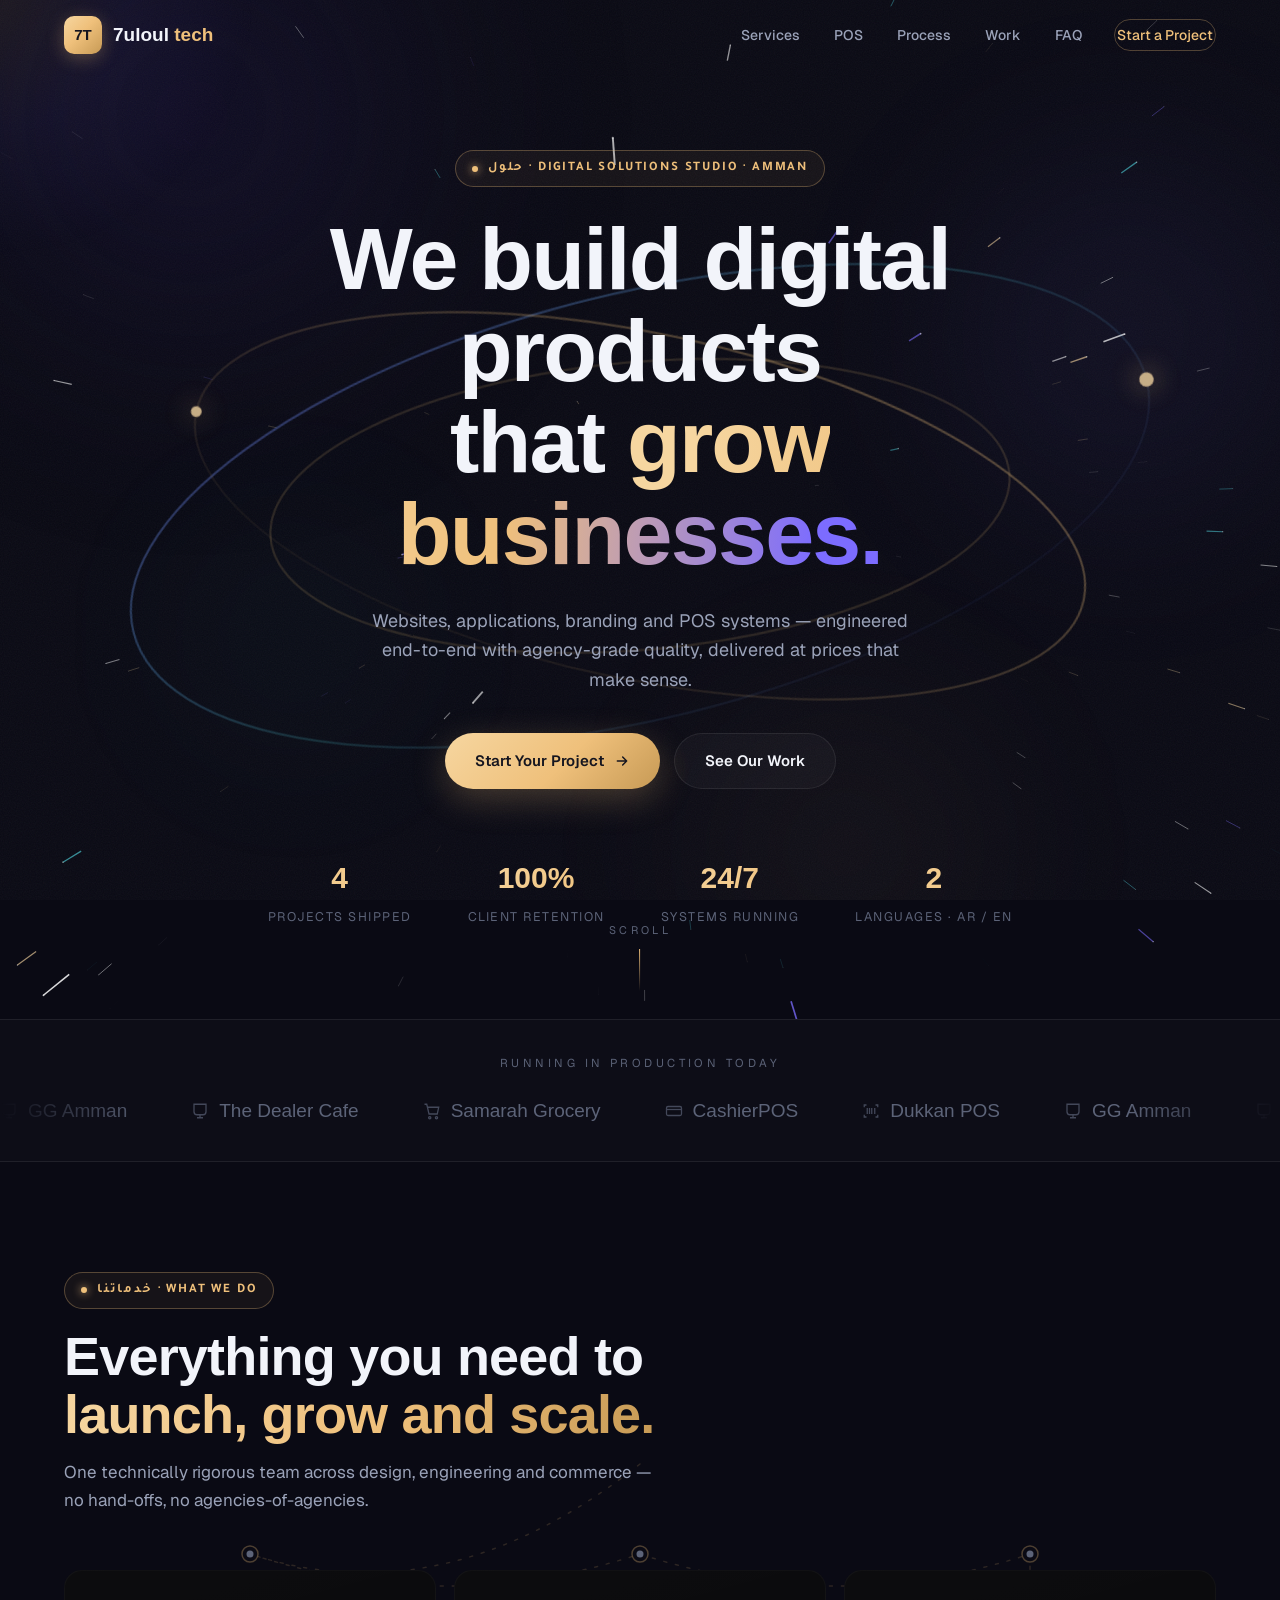
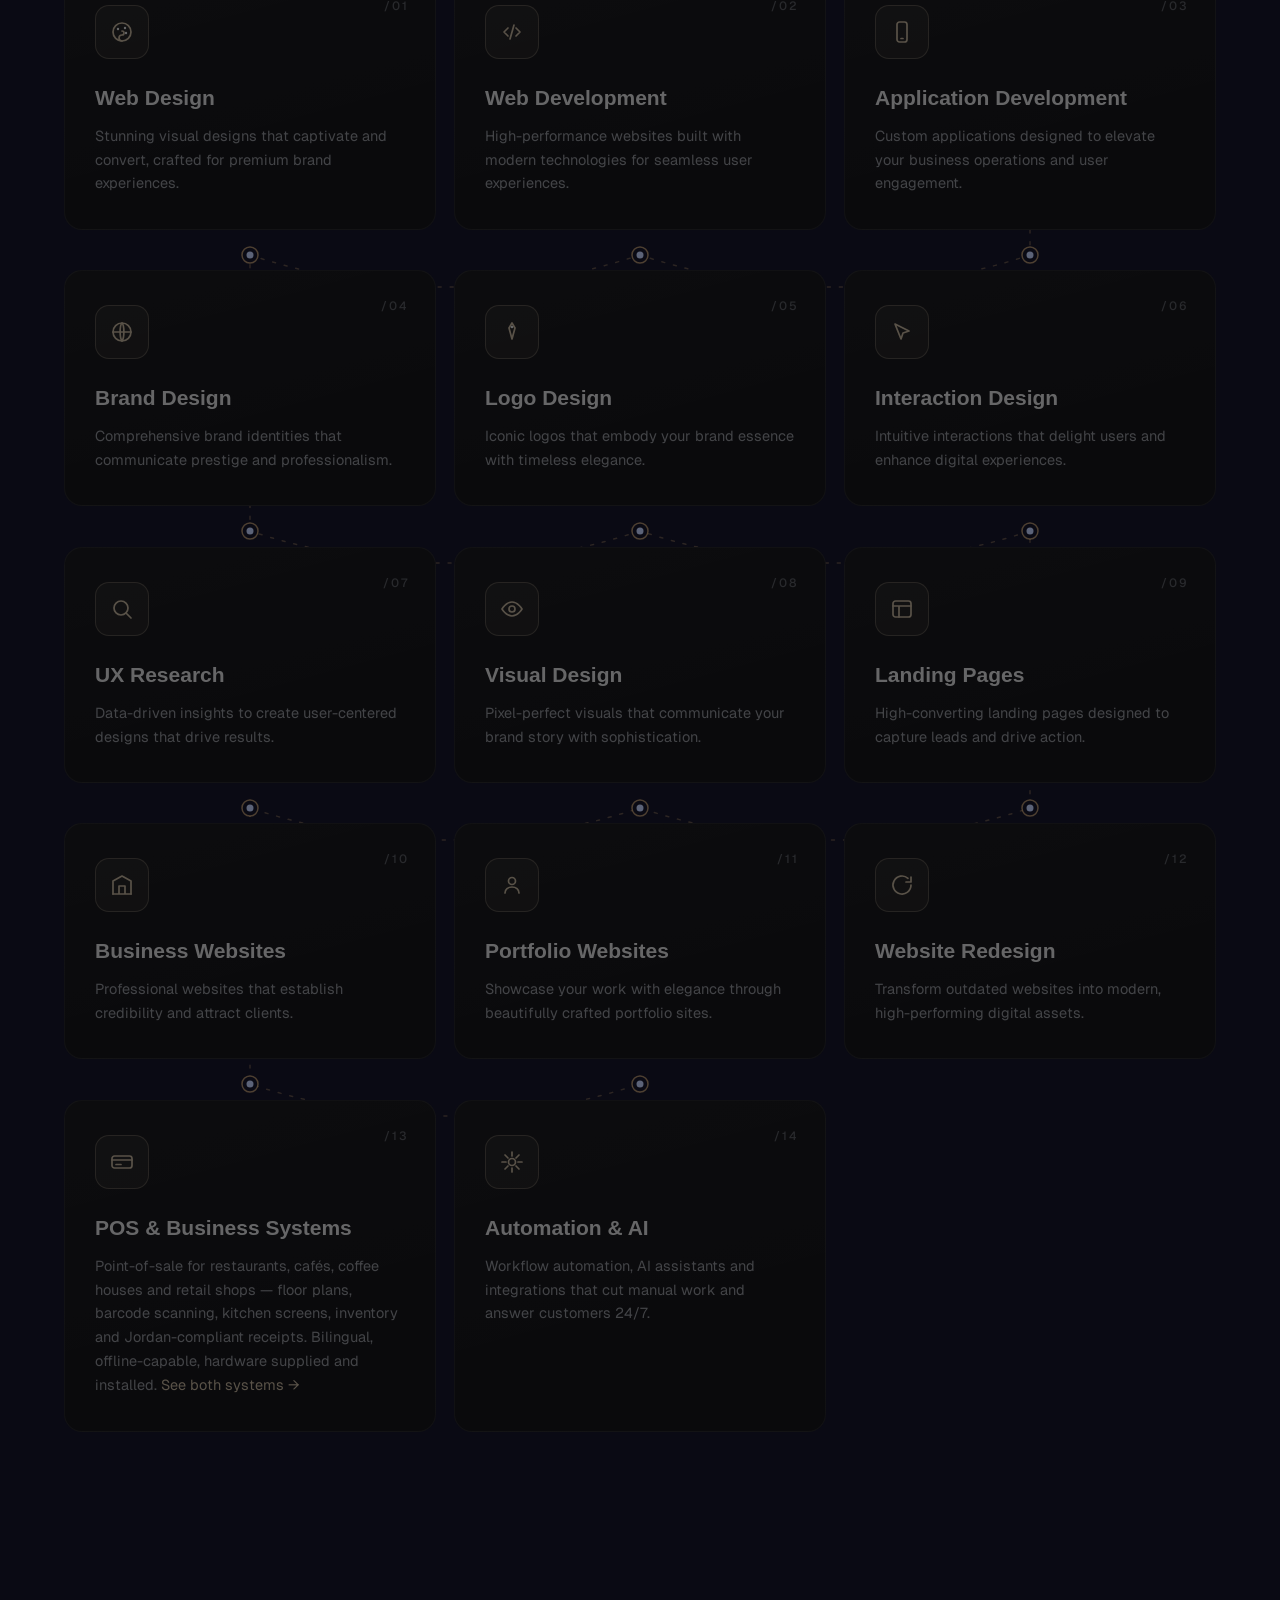
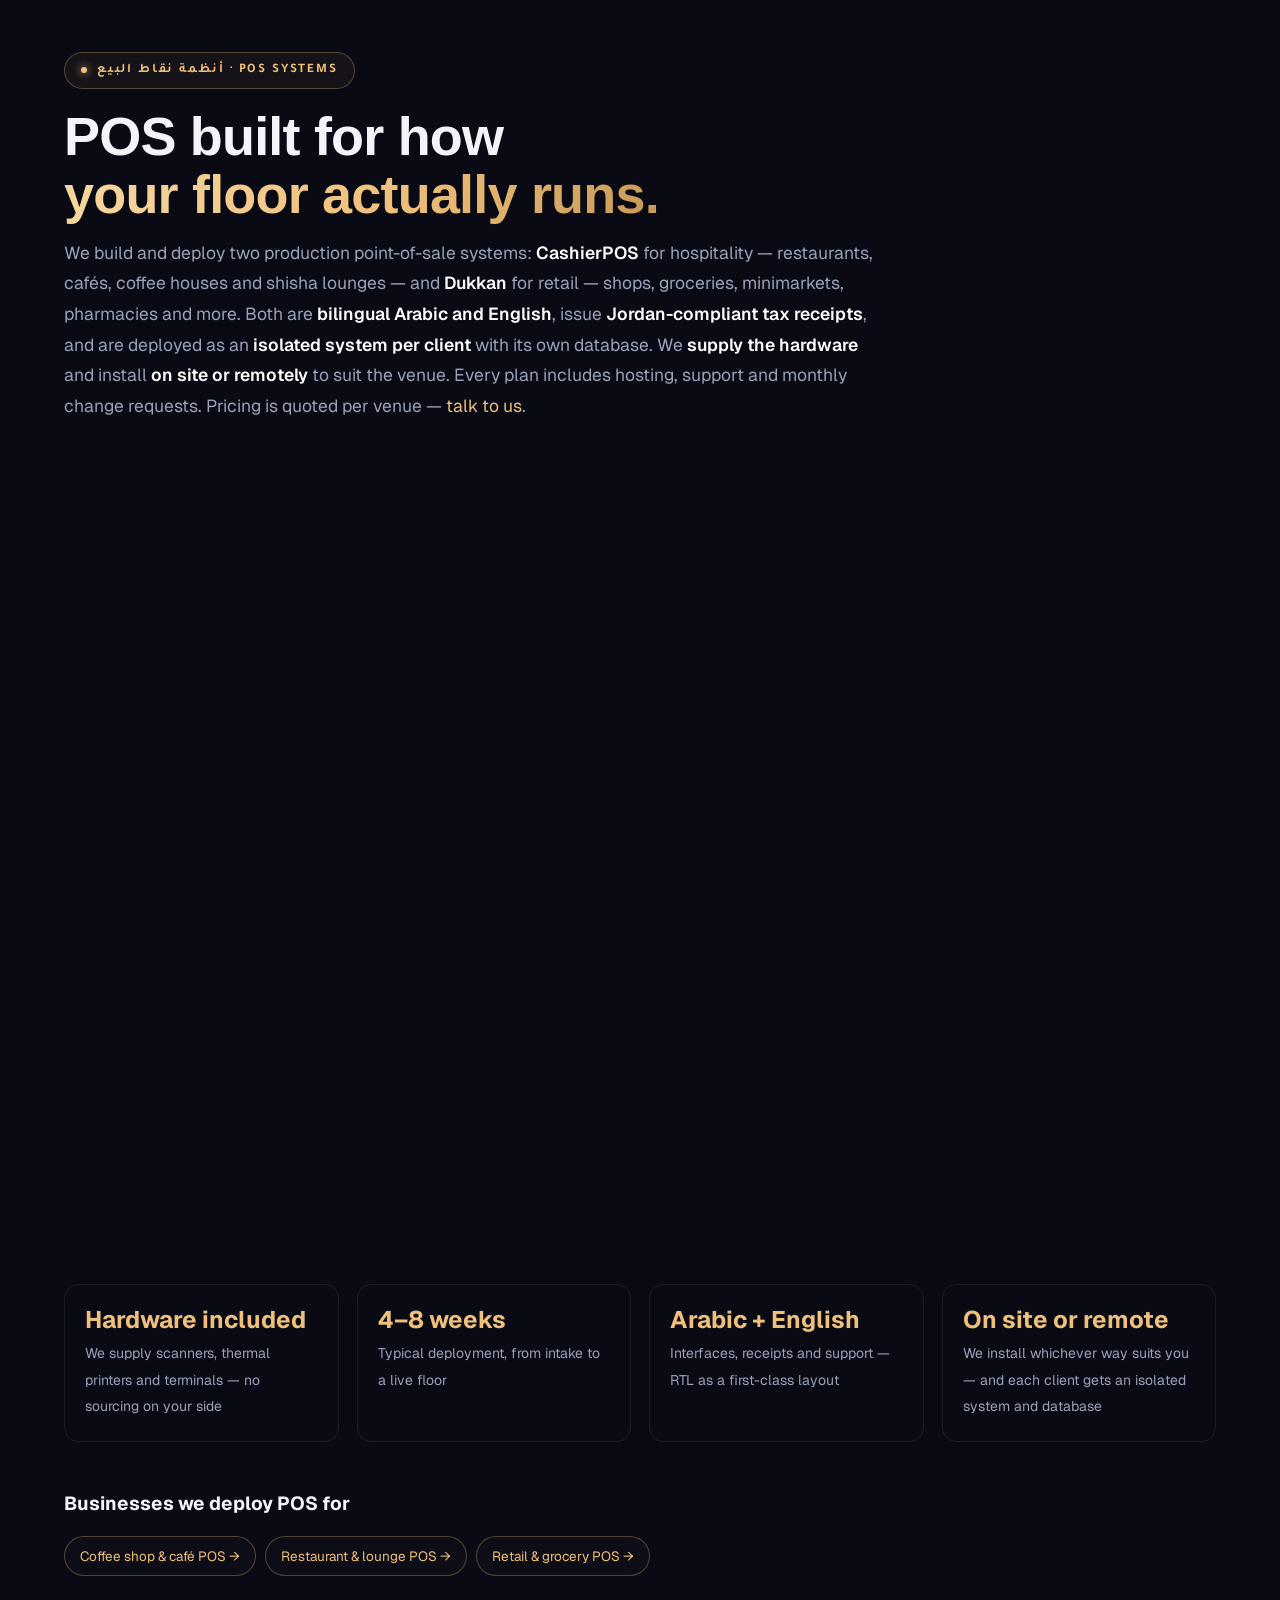
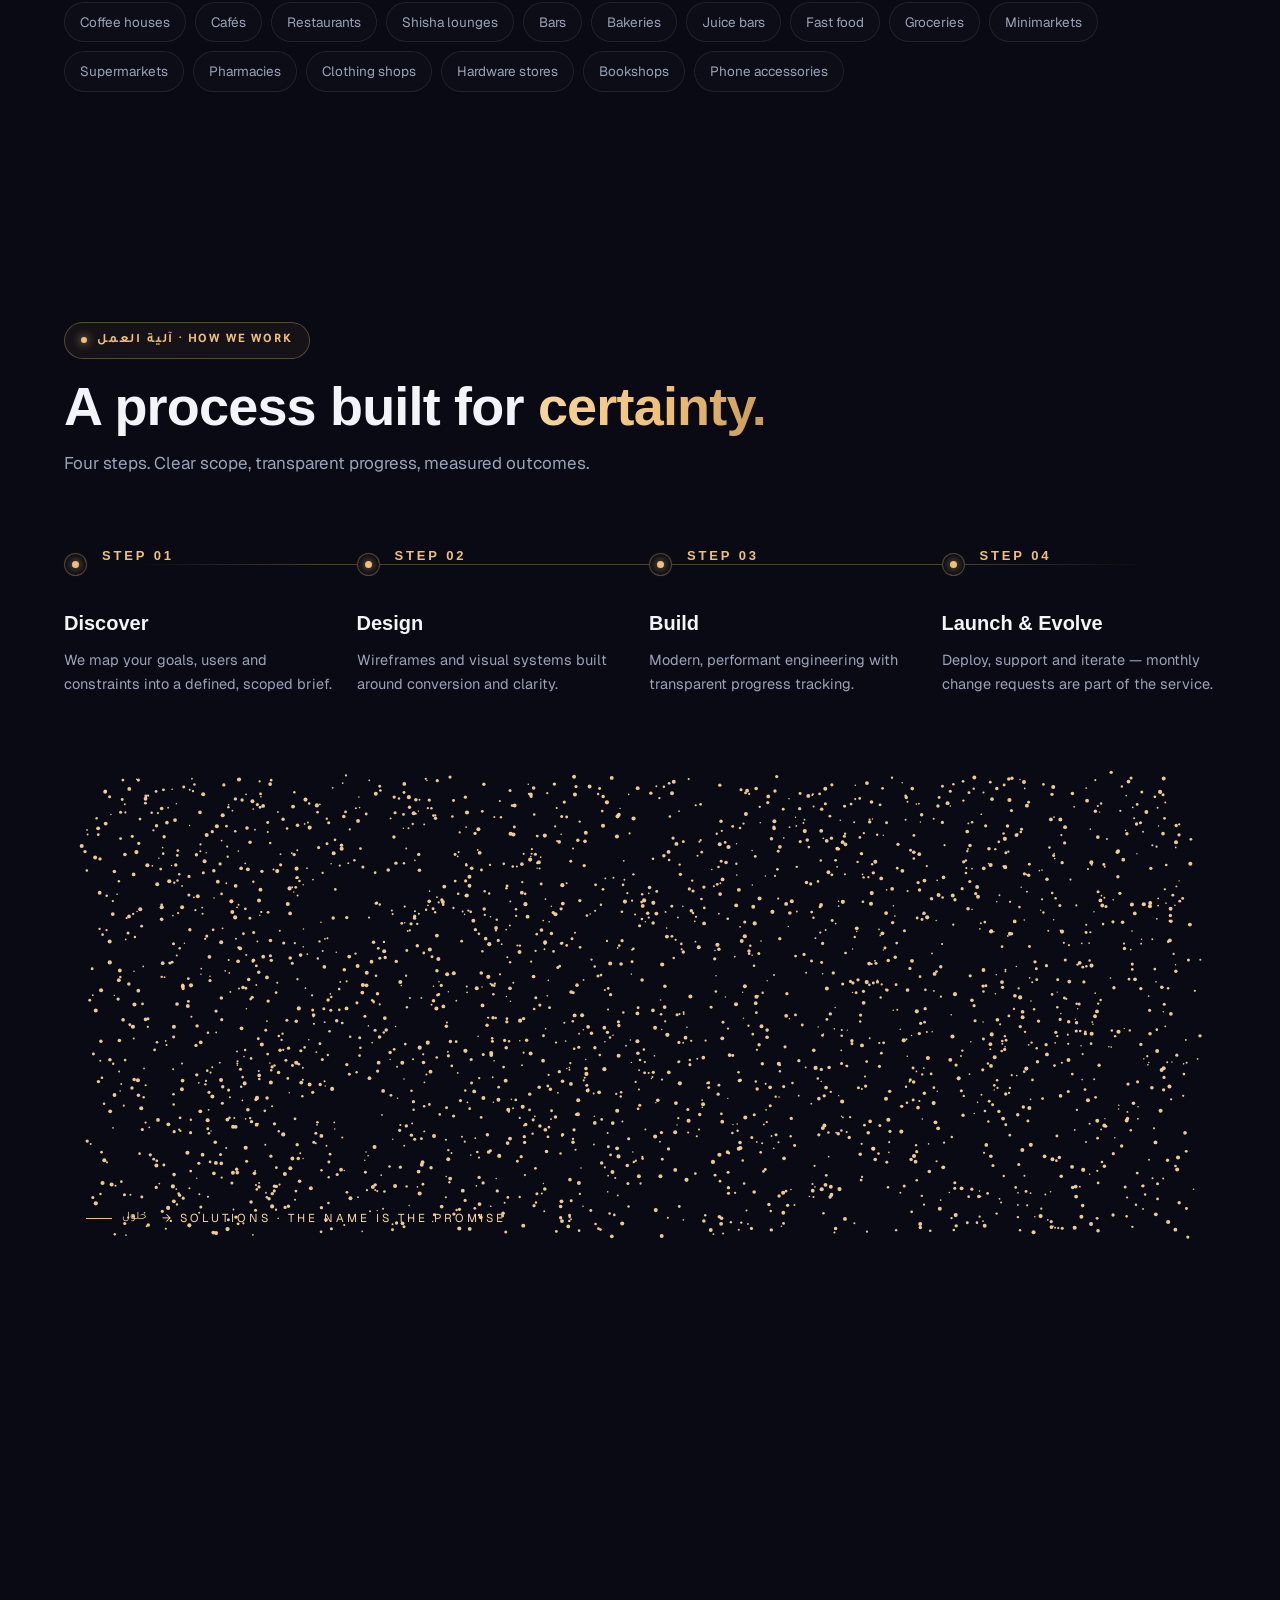
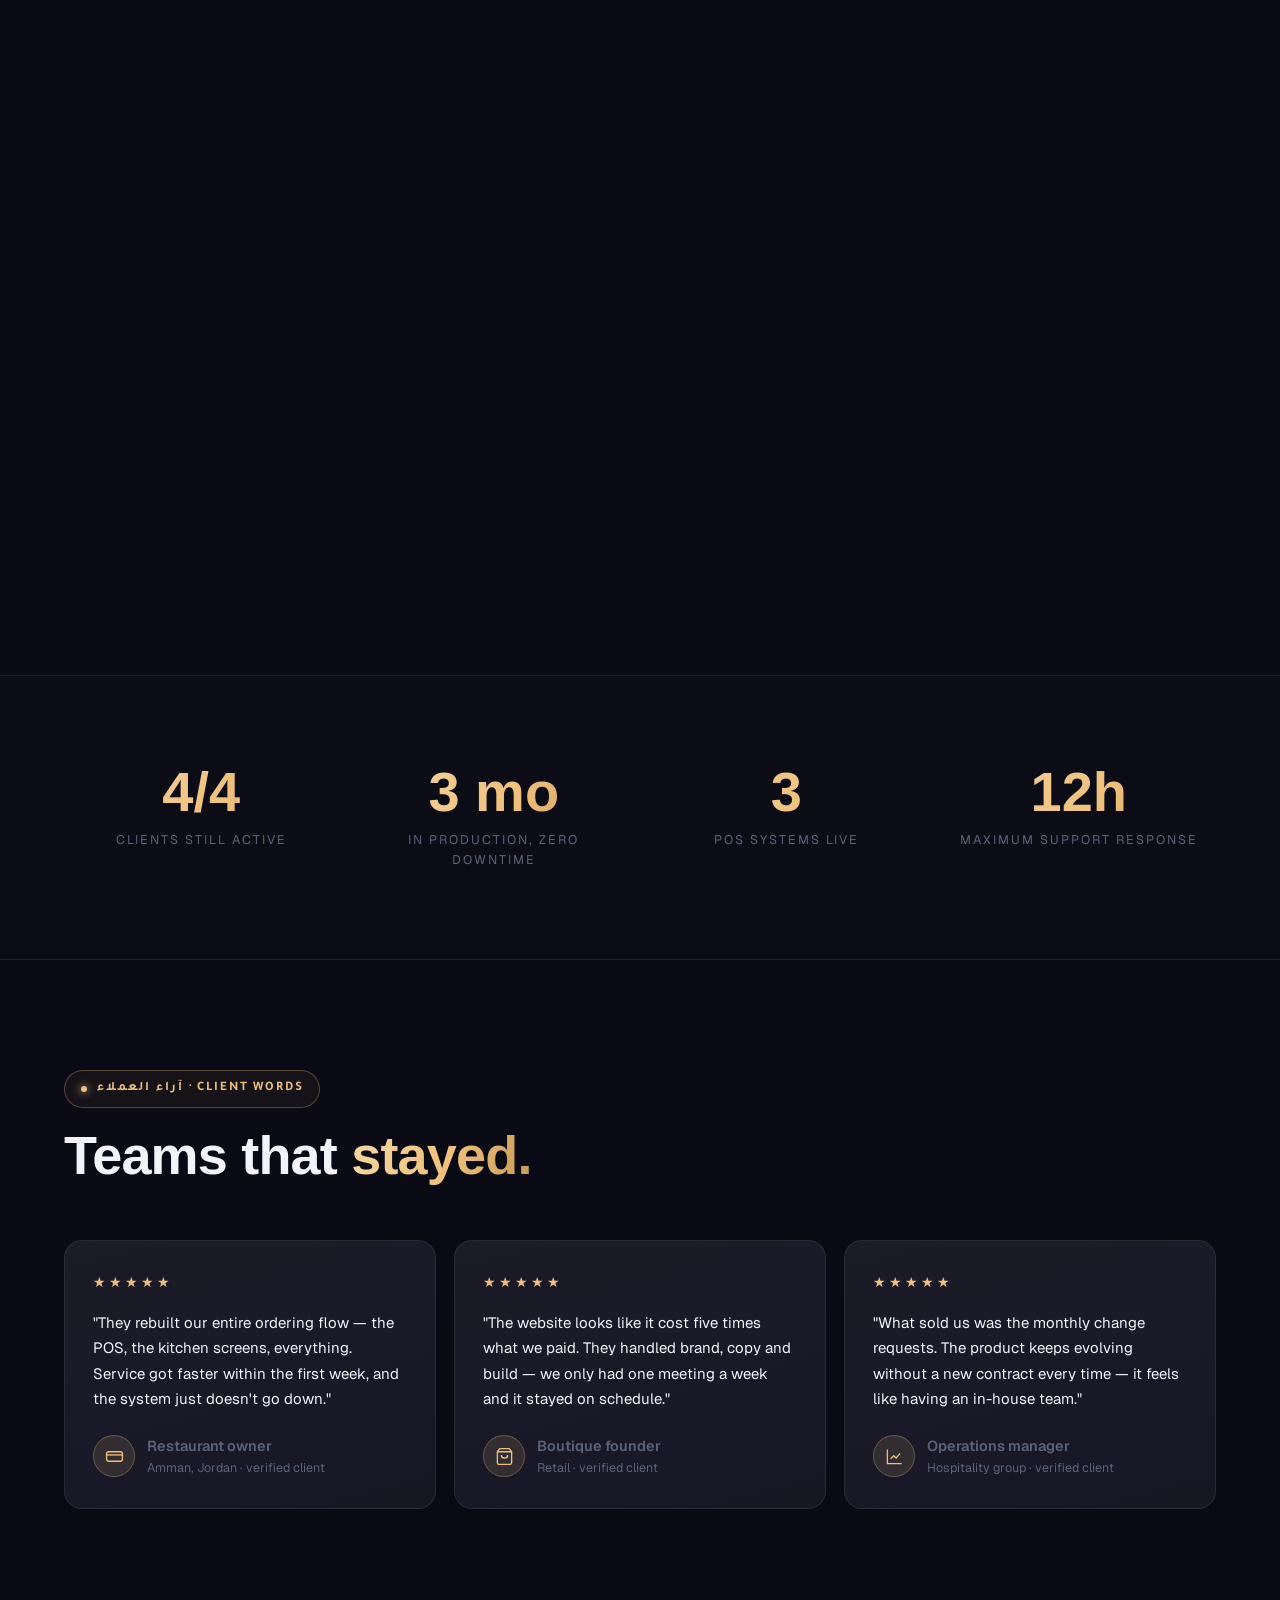
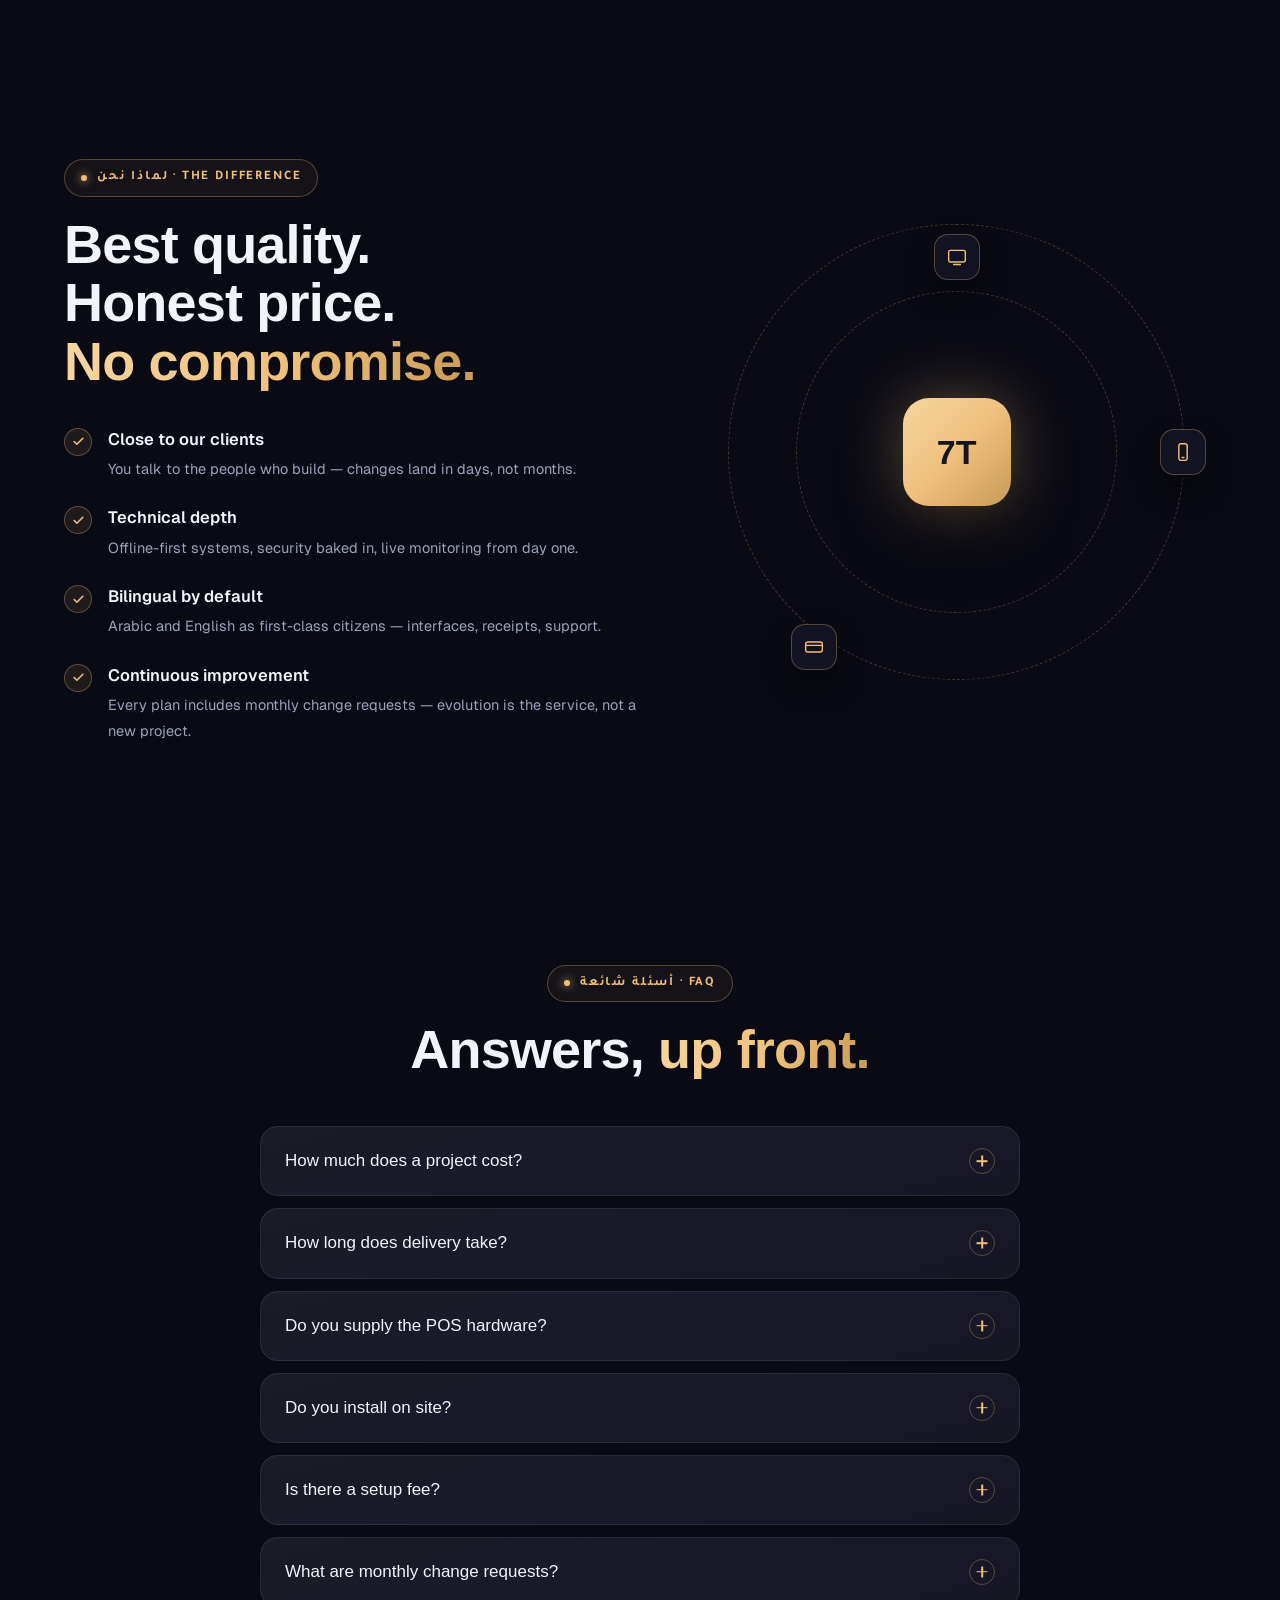
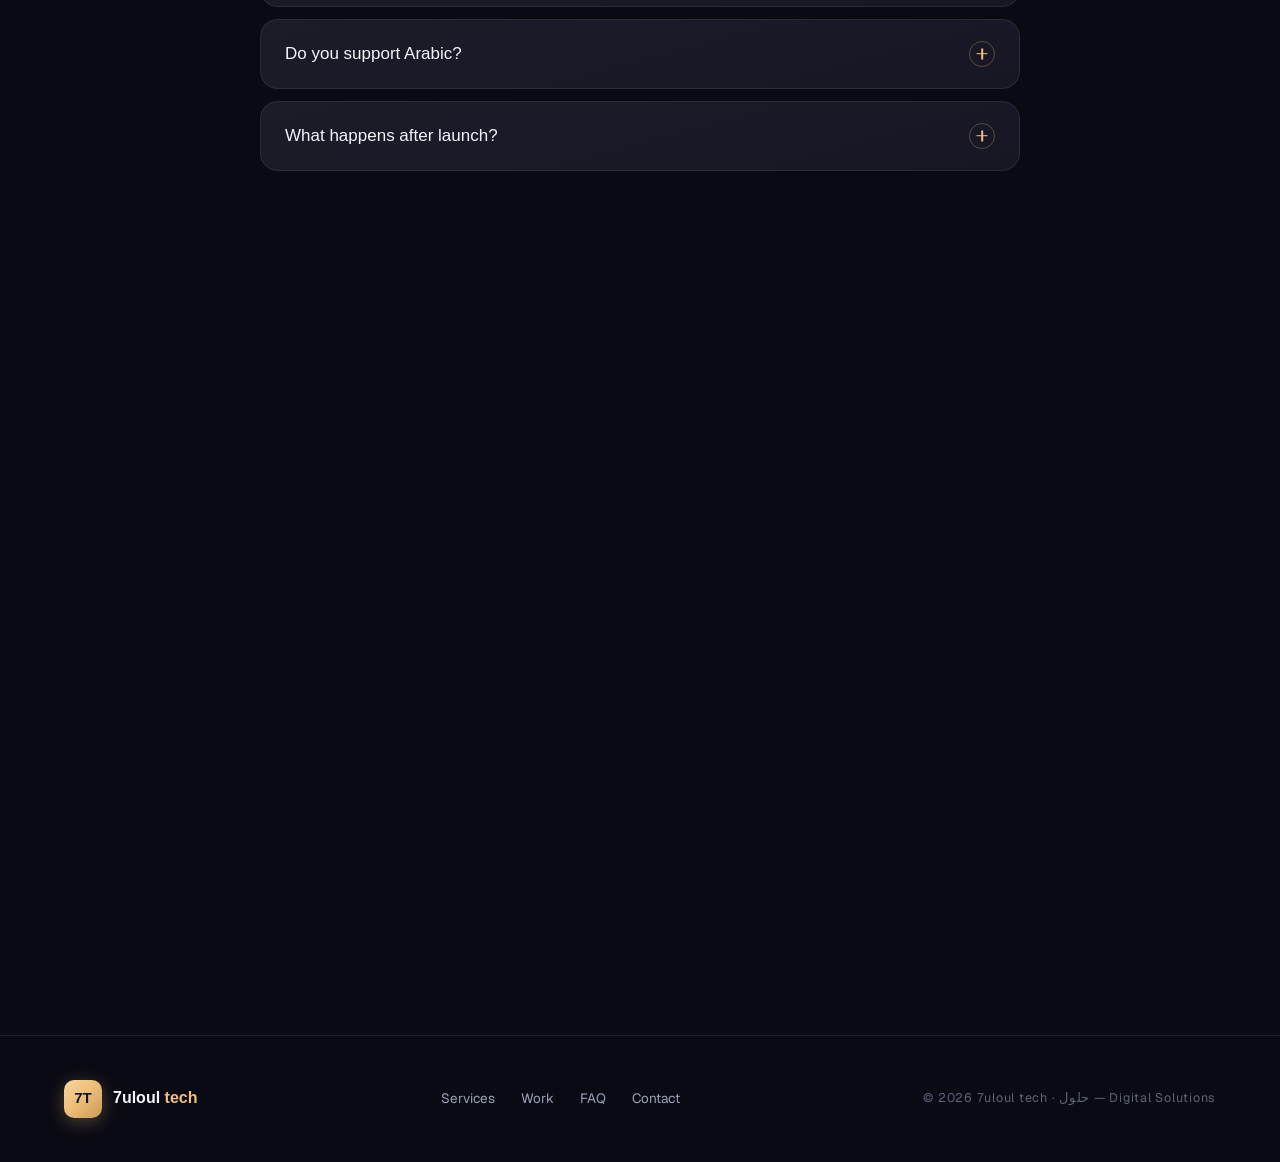
==== commit 16d09bdc: "chore: add Bing Webmaster Tools verification meta tag Verifies site ownership with Bing so the sitem" ====
--- a/index.html
+++ b/index.html
@@ -7,6 +7,7 @@
 <meta name="description" content="7uloultech builds POS systems for restaurants, cafés, coffee houses and retail shops in Jordan — plus websites, applications, branding and automation. Bilingual Arabic/English, offline-capable, Jordan VAT-compliant receipts. Hardware supplied, on-site or remote installation, ongoing support included. Based in Amman.">
 <meta name="keywords" content="POS system Jordan, POS system Amman, restaurant POS Jordan, coffee shop POS, cafe POS system, retail POS Amman, minimarket POS, pharmacy POS Jordan, barcode POS, Arabic POS system, نظام نقاط بيع الأردن, كاشير مطاعم, نظام كاشير عمان, web design Amman, web development Jordan, 7uloultech, حلول">
 <meta name="author" content="7uloultech">
+<meta name="msvalidate.01" content="E19CF0969C5D8EA12A268B8960B82CB2" />
 <meta name="robots" content="index, follow, max-snippet:-1, max-image-preview:large, max-video-preview:-1">
 <meta name="geo.region" content="JO-AM">
 <meta name="geo.placename" content="Amman">
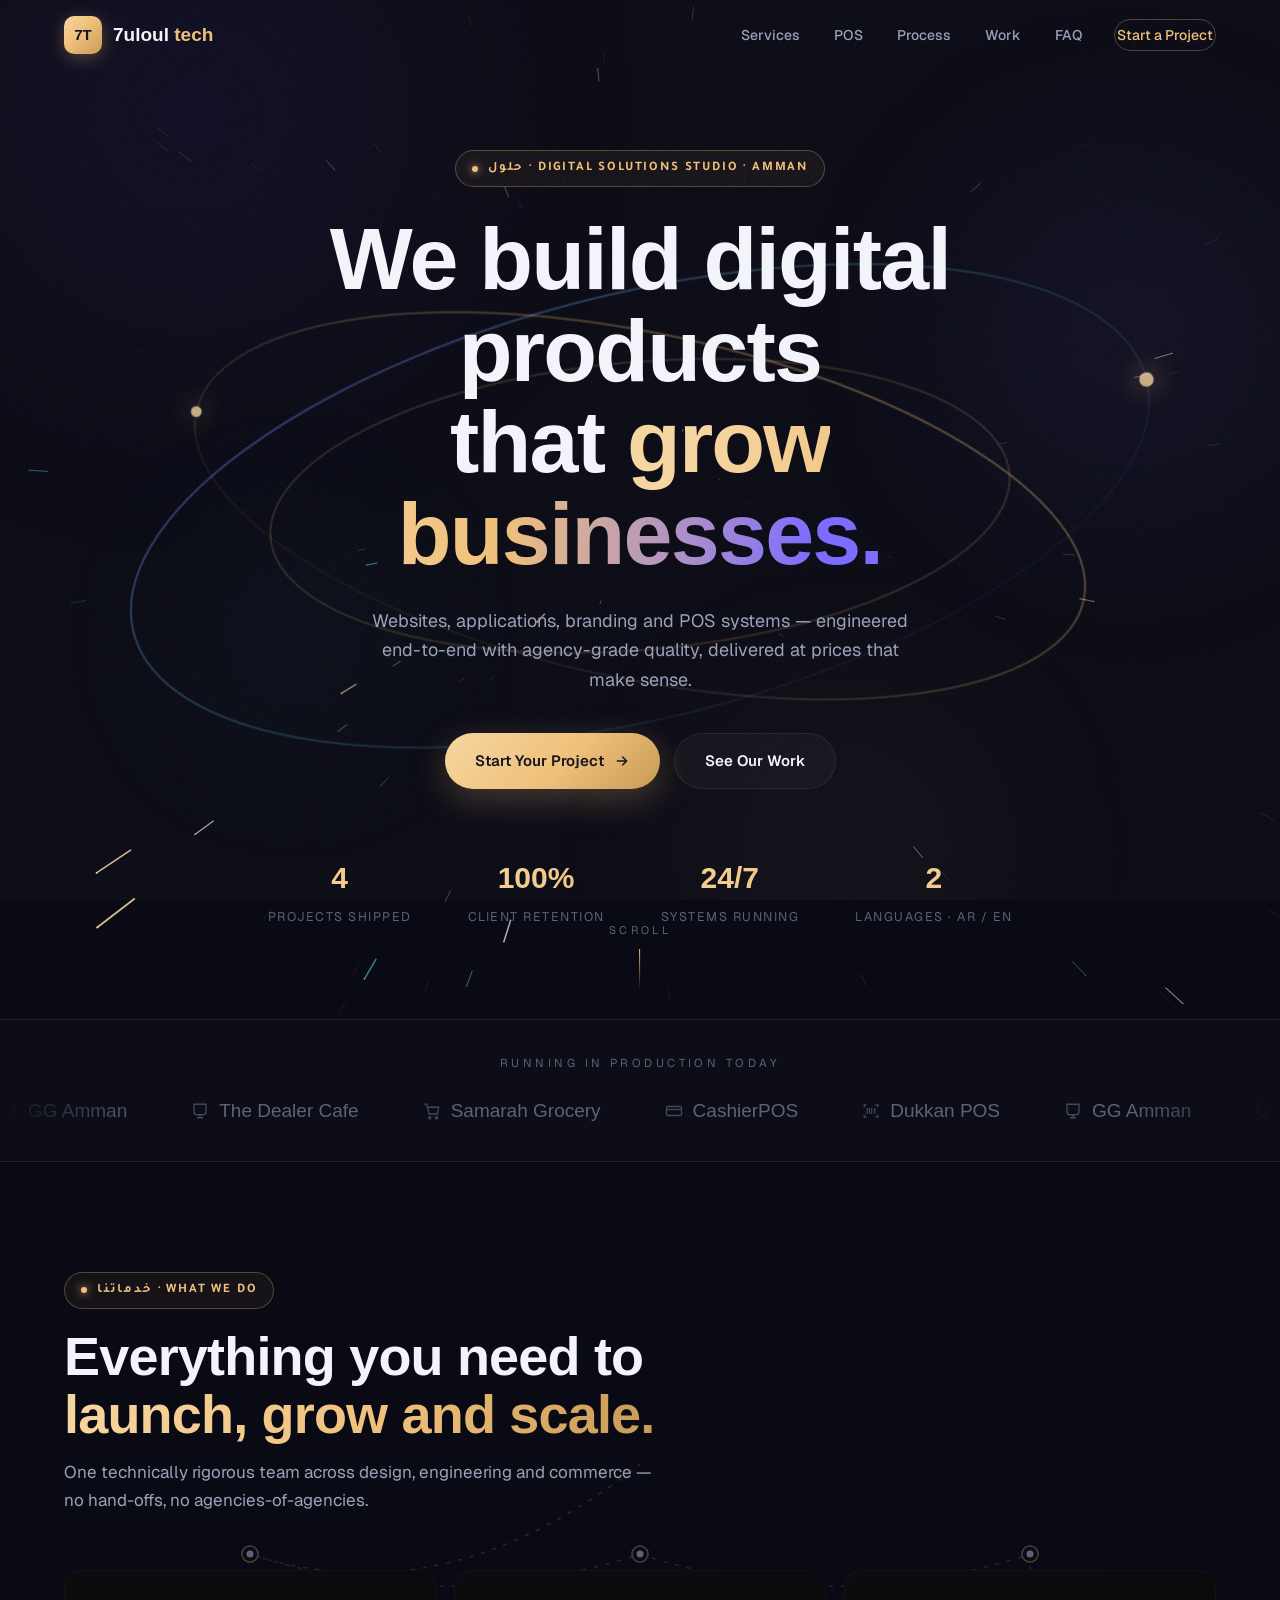
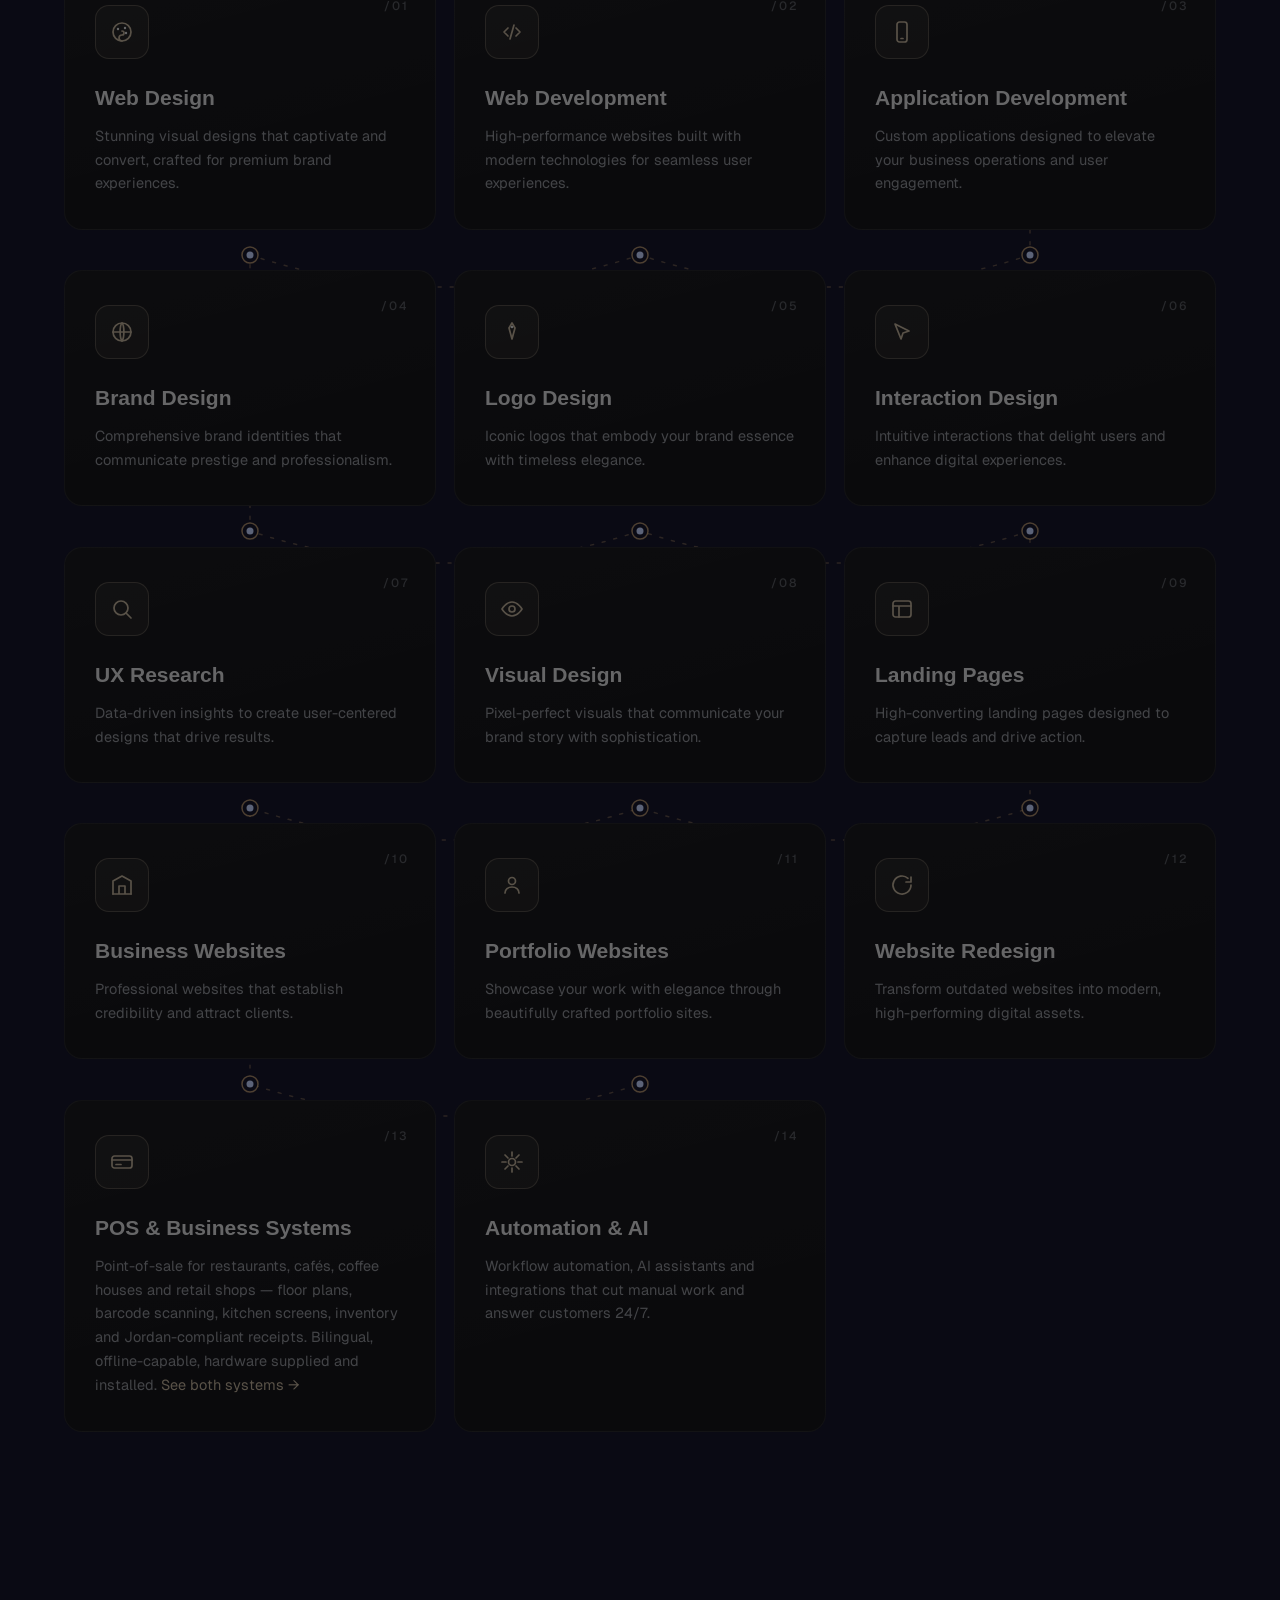
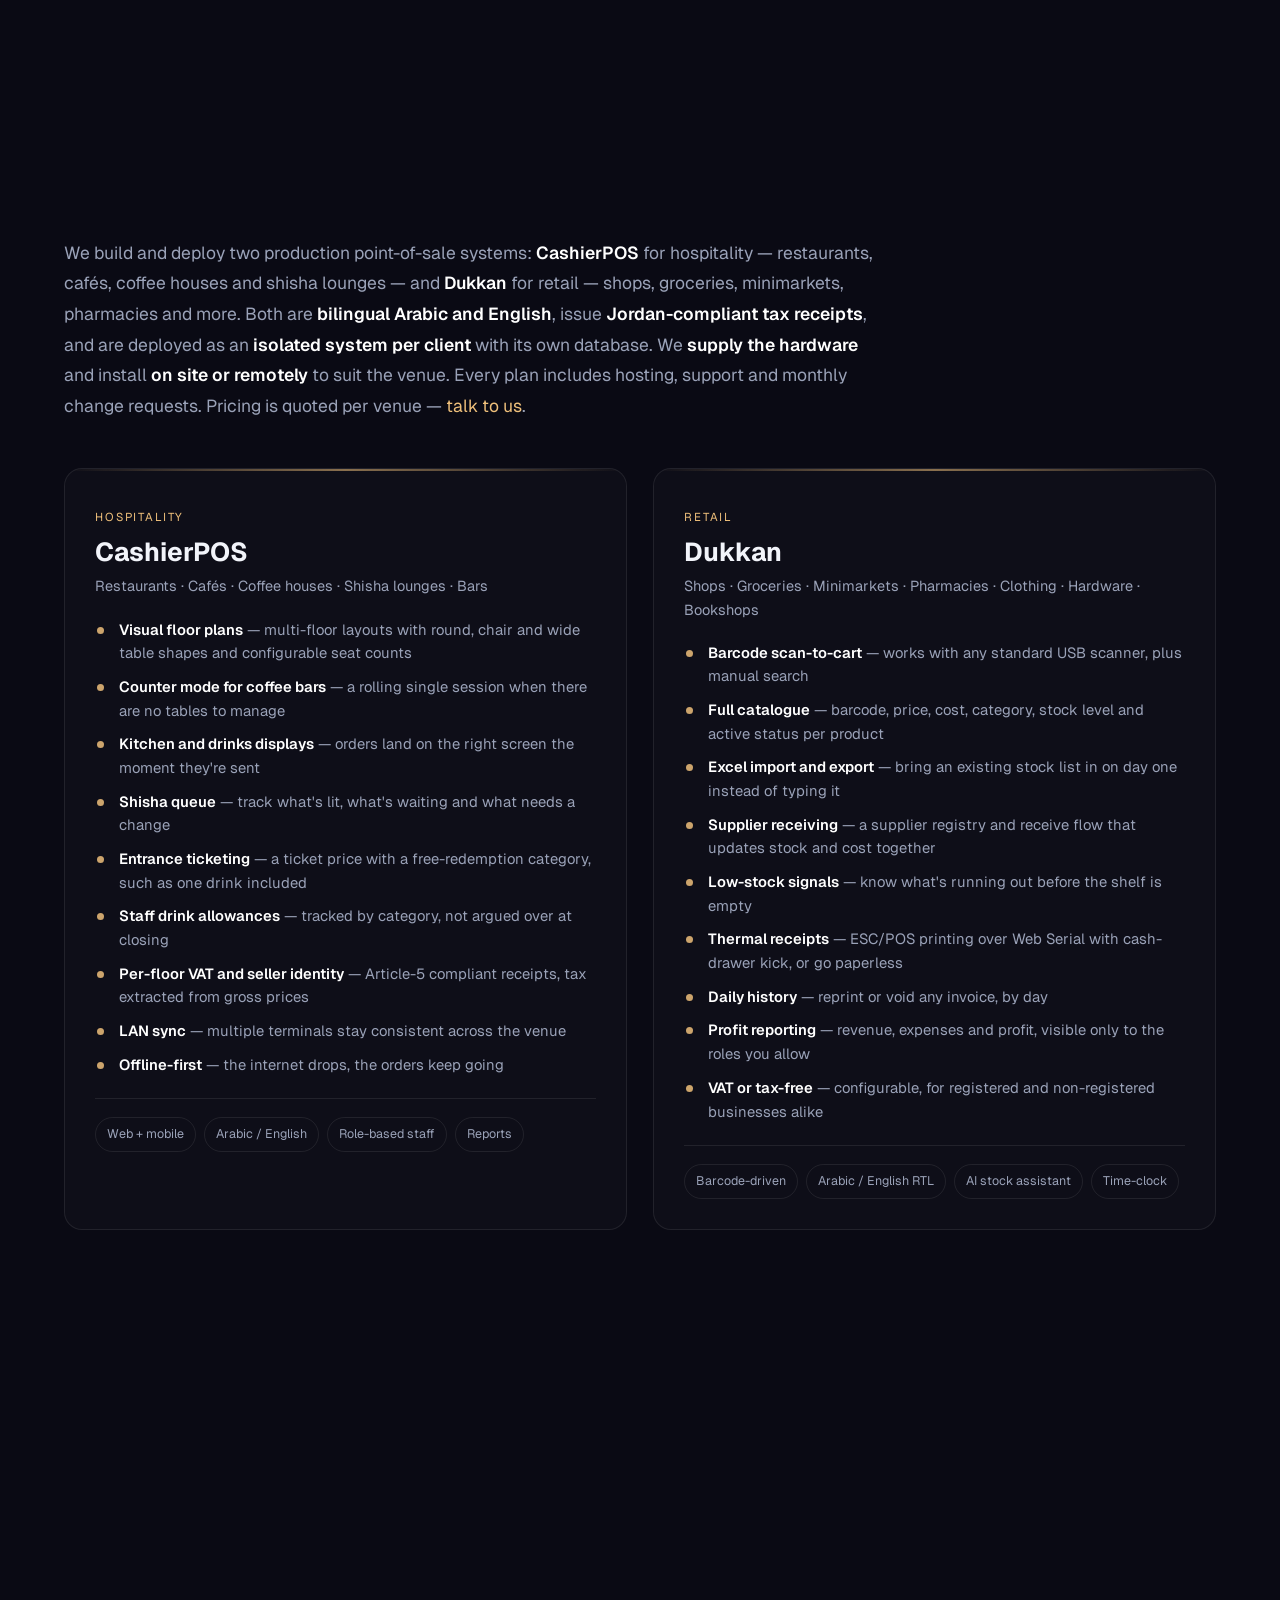
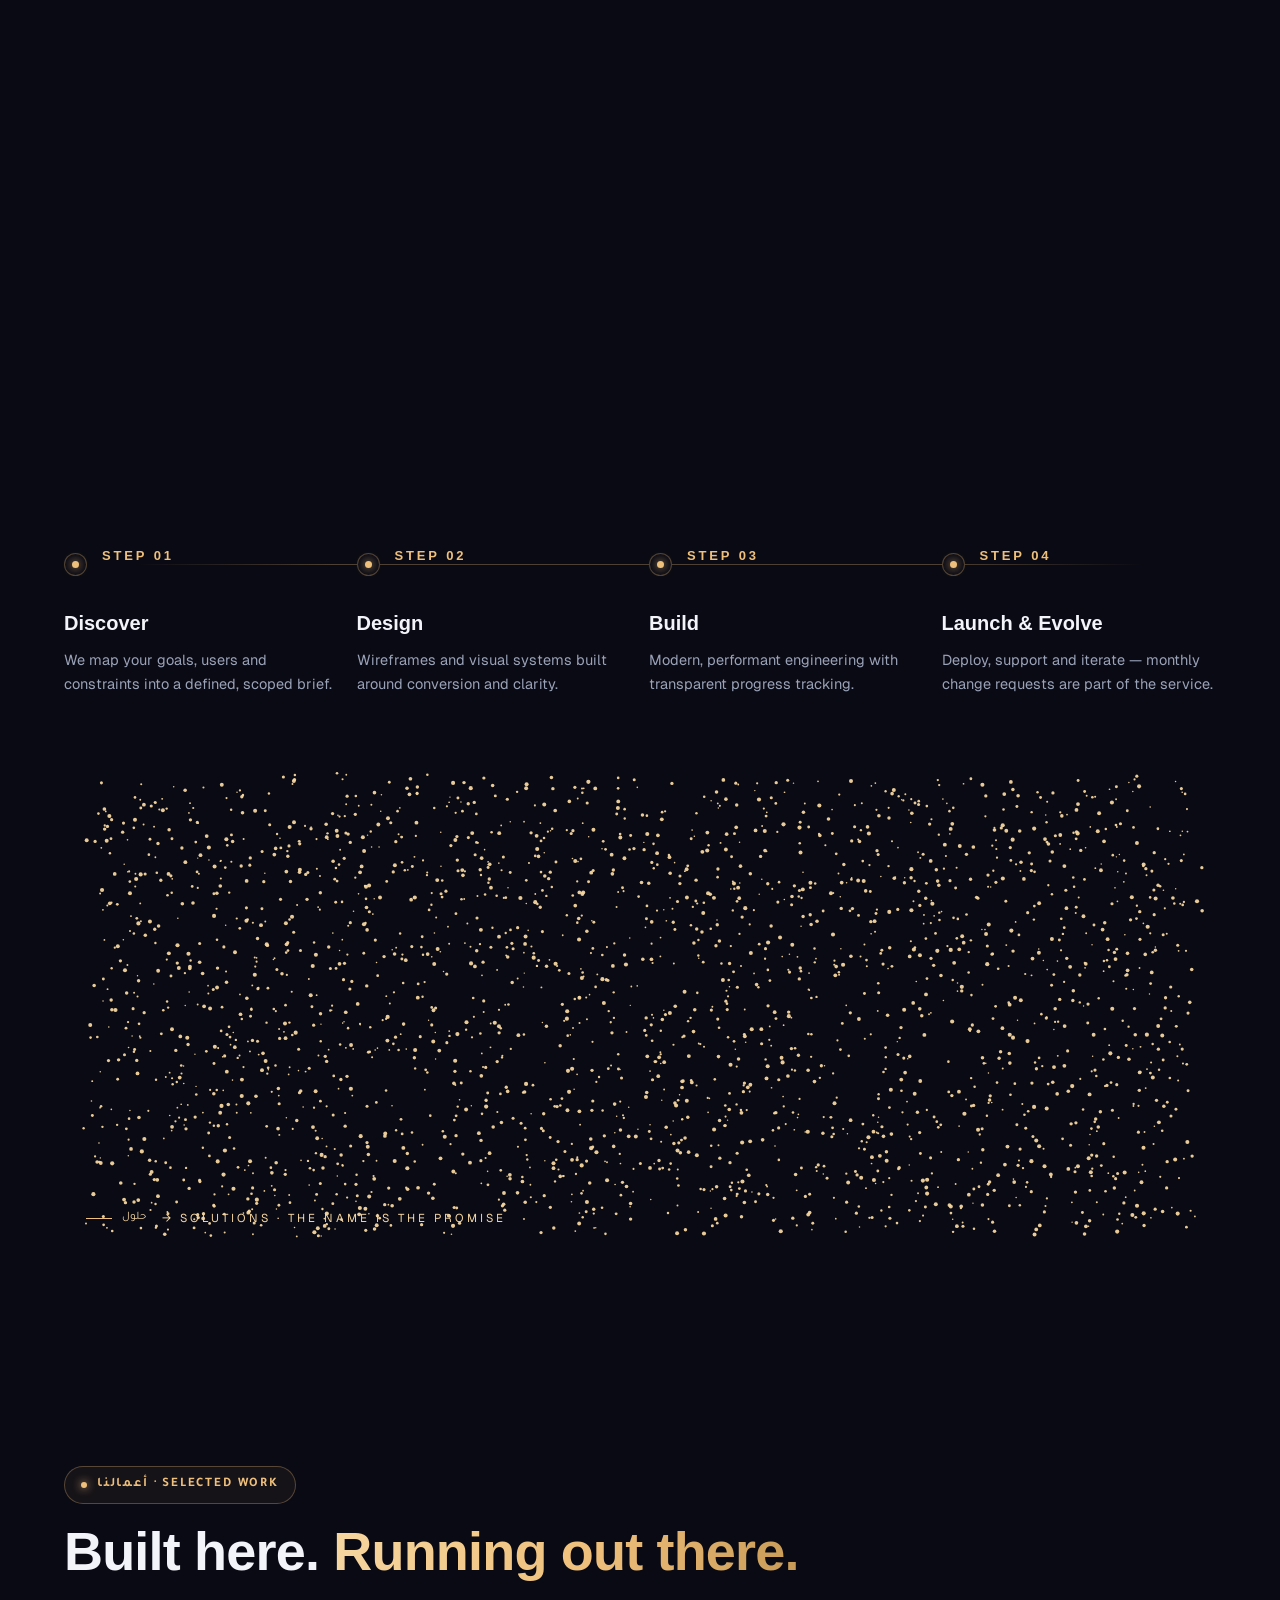
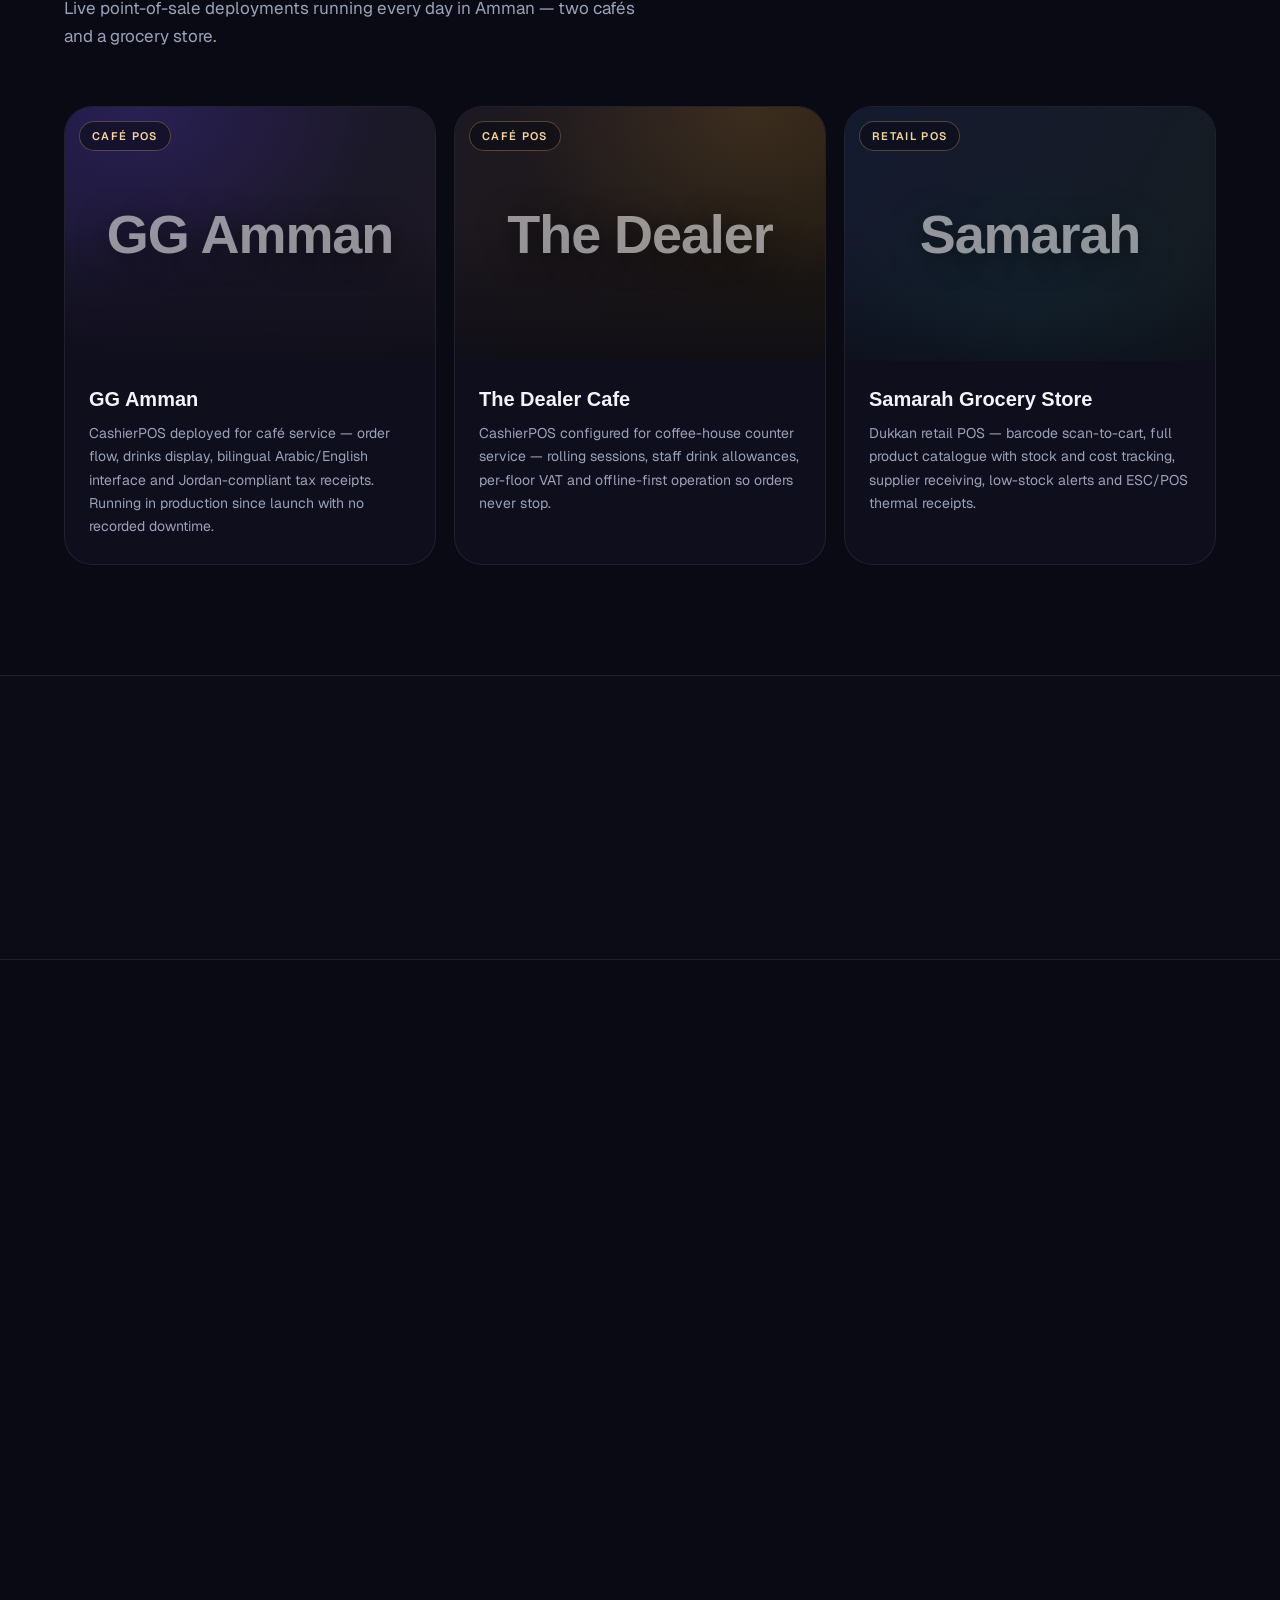
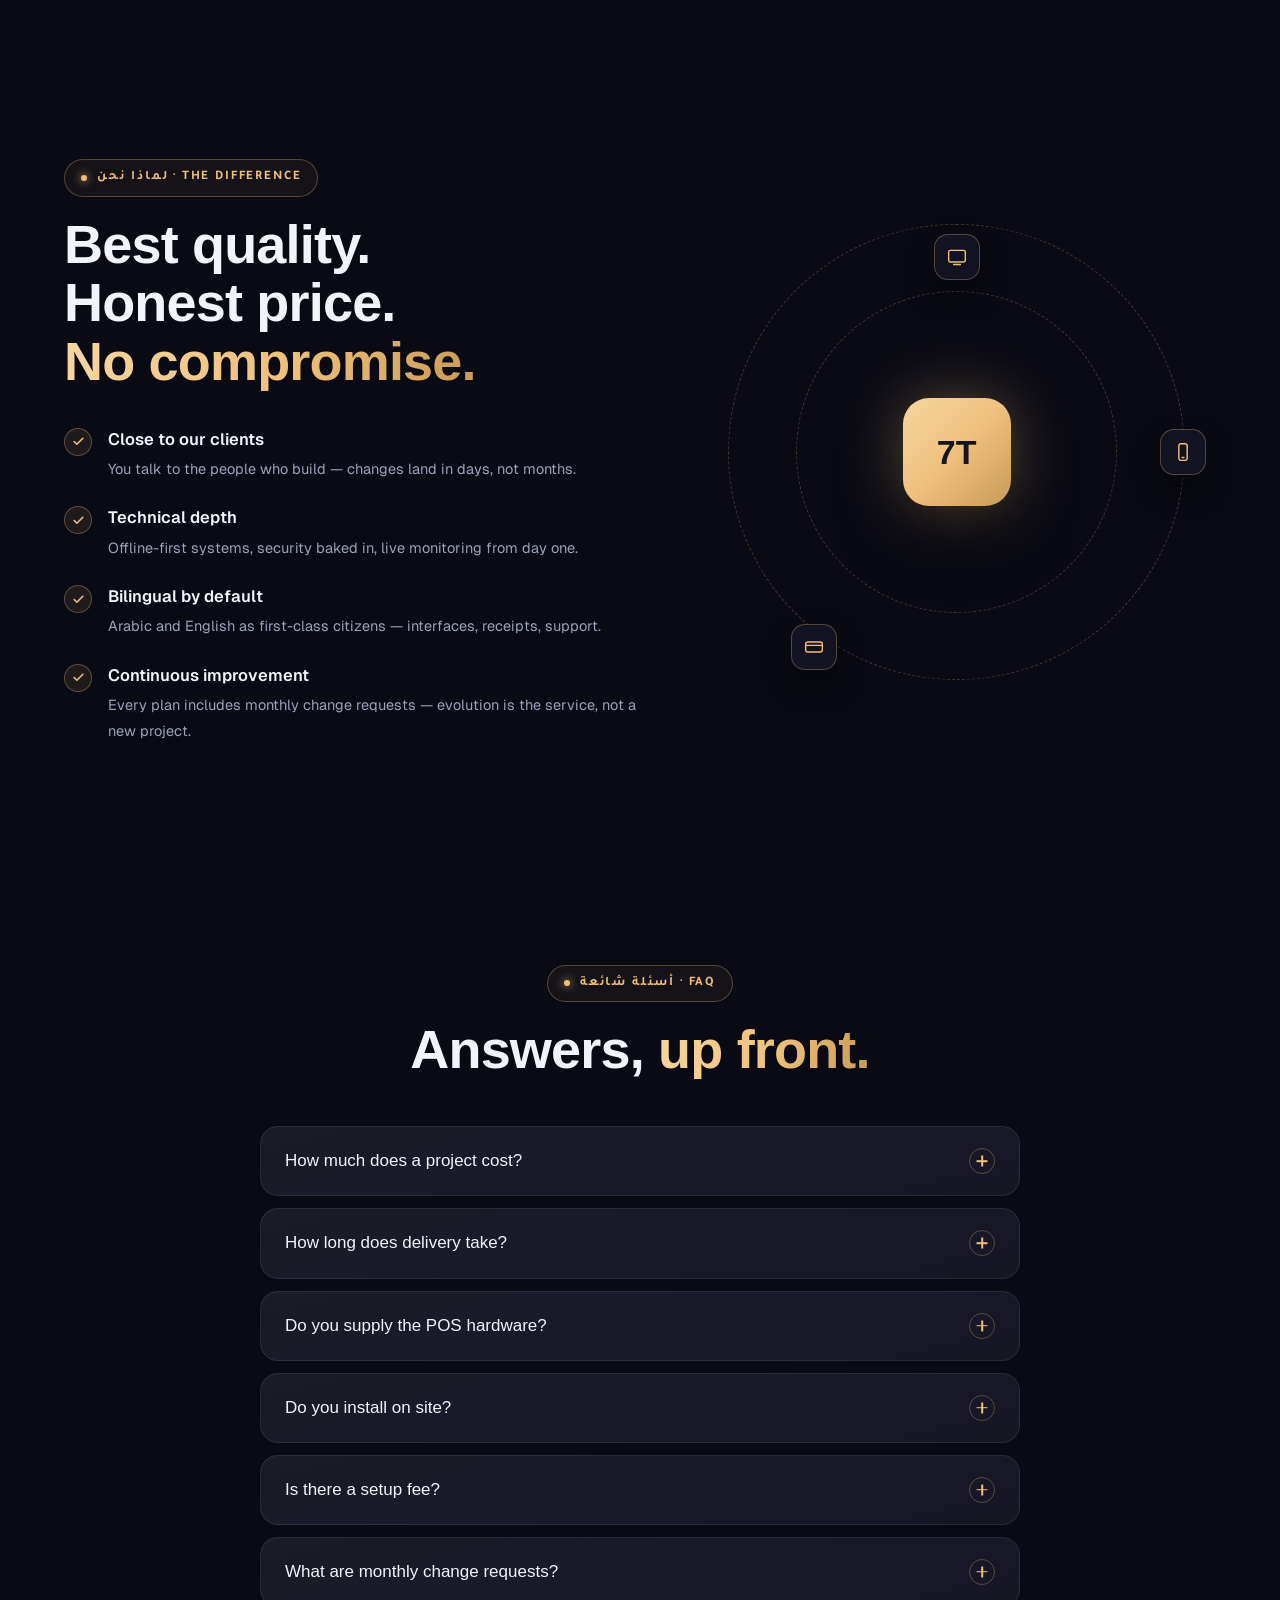
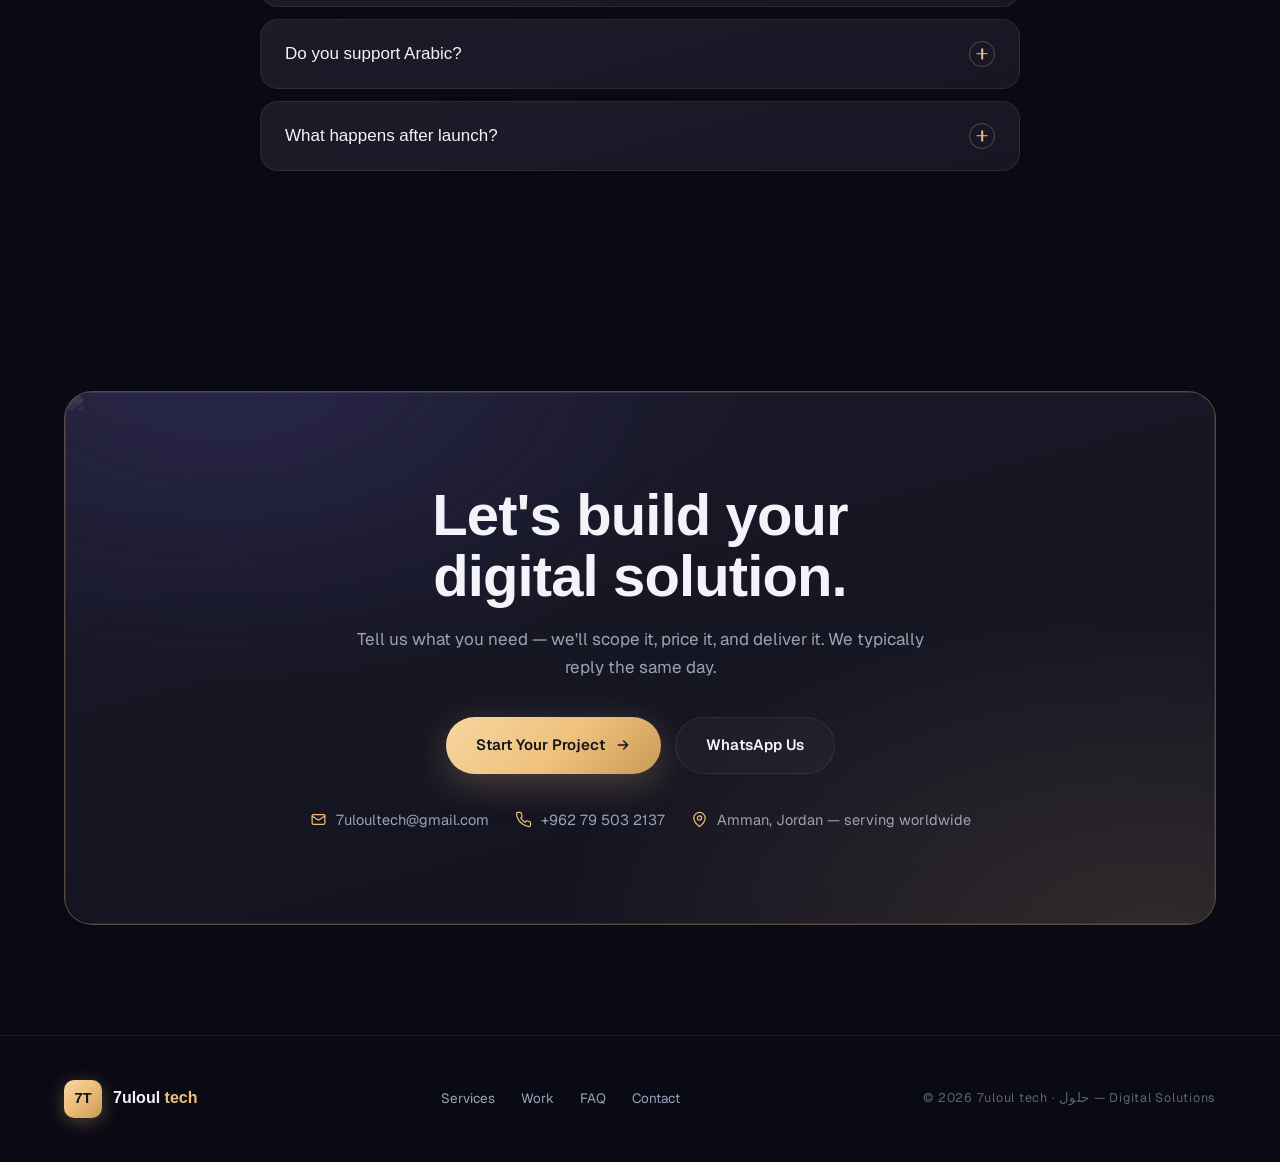
==== commit cca0474a: "chore: switch public contact address to 7uloultech@gmail.com Replaces the personal Gmail across the " ====
--- a/index.html
+++ b/index.html
@@ -61,7 +61,7 @@
         "url": "https://basel29896-ctrl.github.io/7uloultech-site/assets/logo-primary.svg"
       },
       "image": "https://basel29896-ctrl.github.io/7uloultech-site/assets/logo-board.svg",
-      "email": "basel29896@gmail.com",
+      "email": "7uloultech@gmail.com",
       "telephone": "+962795032137",
       "foundingLocation": {
         "@type": "Place",
@@ -98,7 +98,7 @@
       "contactPoint": [{
         "@type": "ContactPoint",
         "contactType": "sales",
-        "email": "basel29896@gmail.com",
+        "email": "7uloultech@gmail.com",
         "telephone": "+962795032137",
         "availableLanguage": ["Arabic", "English"],
         "areaServed": ["JO", "Worldwide"]
@@ -281,7 +281,7 @@
           "name": "How much does a POS system from 7uloultech cost?",
           "acceptedAnswer": {
             "@type": "Answer",
-            "text": "Pricing is quoted per venue rather than published, because it depends on scope, number of terminals and hardware. The POS subscription includes setup, hardware supply, installation, hosting, support and monthly change requests, with no separate setup fee. Every quote is fixed before work begins. Contact 7uloultech on +962 79 503 2137 or basel29896@gmail.com for a quote."
+            "text": "Pricing is quoted per venue rather than published, because it depends on scope, number of terminals and hardware. The POS subscription includes setup, hardware supply, installation, hosting, support and monthly change requests, with no separate setup fee. Every quote is fixed before work begins. Contact 7uloultech on +962 79 503 2137 or 7uloultech@gmail.com for a quote."
           }
         },
         {
@@ -1568,14 +1568,14 @@
       <h2 id="cta-h">Let's build your<br>digital solution.</h2>
       <p>Tell us what you need — we'll scope it, price it, and deliver it. We typically reply the same day.</p>
       <div class="cta-actions">
-        <a class="btn btn-gold" href="mailto:basel29896@gmail.com?subject=New%20project%20inquiry%20%E2%80%94%207uloul%20tech">
+        <a class="btn btn-gold" href="mailto:7uloultech@gmail.com?subject=New%20project%20inquiry%20%E2%80%94%207uloul%20tech">
           Start Your Project
           <svg viewBox="0 0 24 24" fill="none" stroke="currentColor" stroke-width="2.2" stroke-linecap="round" stroke-linejoin="round" aria-hidden="true"><path d="M5 12h14M13 6l6 6-6 6"/></svg>
         </a>
         <a class="btn btn-ghost" href="https://wa.me/962795032137" target="_blank" rel="noopener">WhatsApp Us</a>
       </div>
       <div class="cta-direct">
-        <a href="mailto:basel29896@gmail.com"><svg viewBox="0 0 24 24"><rect x="3" y="5" width="18" height="14" rx="2"/><path d="M3 7l9 6 9-6"/></svg>basel29896@gmail.com</a>
+        <a href="mailto:7uloultech@gmail.com"><svg viewBox="0 0 24 24"><rect x="3" y="5" width="18" height="14" rx="2"/><path d="M3 7l9 6 9-6"/></svg>7uloultech@gmail.com</a>
         <a href="tel:+962795032137"><svg viewBox="0 0 24 24"><path d="M22 16.92v3a2 2 0 0 1-2.18 2 19.79 19.79 0 0 1-8.63-3.07 19.5 19.5 0 0 1-6-6A19.79 19.79 0 0 1 2.12 4.18 2 2 0 0 1 4.11 2h3a2 2 0 0 1 2 1.72c.13.96.36 1.9.7 2.81a2 2 0 0 1-.45 2.11L8.09 9.91a16 16 0 0 0 6 6l1.27-1.27a2 2 0 0 1 2.11-.45c.91.34 1.85.57 2.81.7A2 2 0 0 1 22 16.92z"/></svg>+962 79 503 2137</a>
         <span style="display:inline-flex;align-items:center;gap:9px;color:var(--muted);font-size:14.5px"><svg style="width:17px;height:17px;stroke:var(--gold);fill:none;stroke-width:1.7" viewBox="0 0 24 24"><path d="M20 10c0 6-8 12-8 12s-8-6-8-12a8 8 0 0 1 16 0z"/><circle cx="12" cy="10" r="3"/></svg>Amman, Jordan — serving worldwide</span>
       </div>
